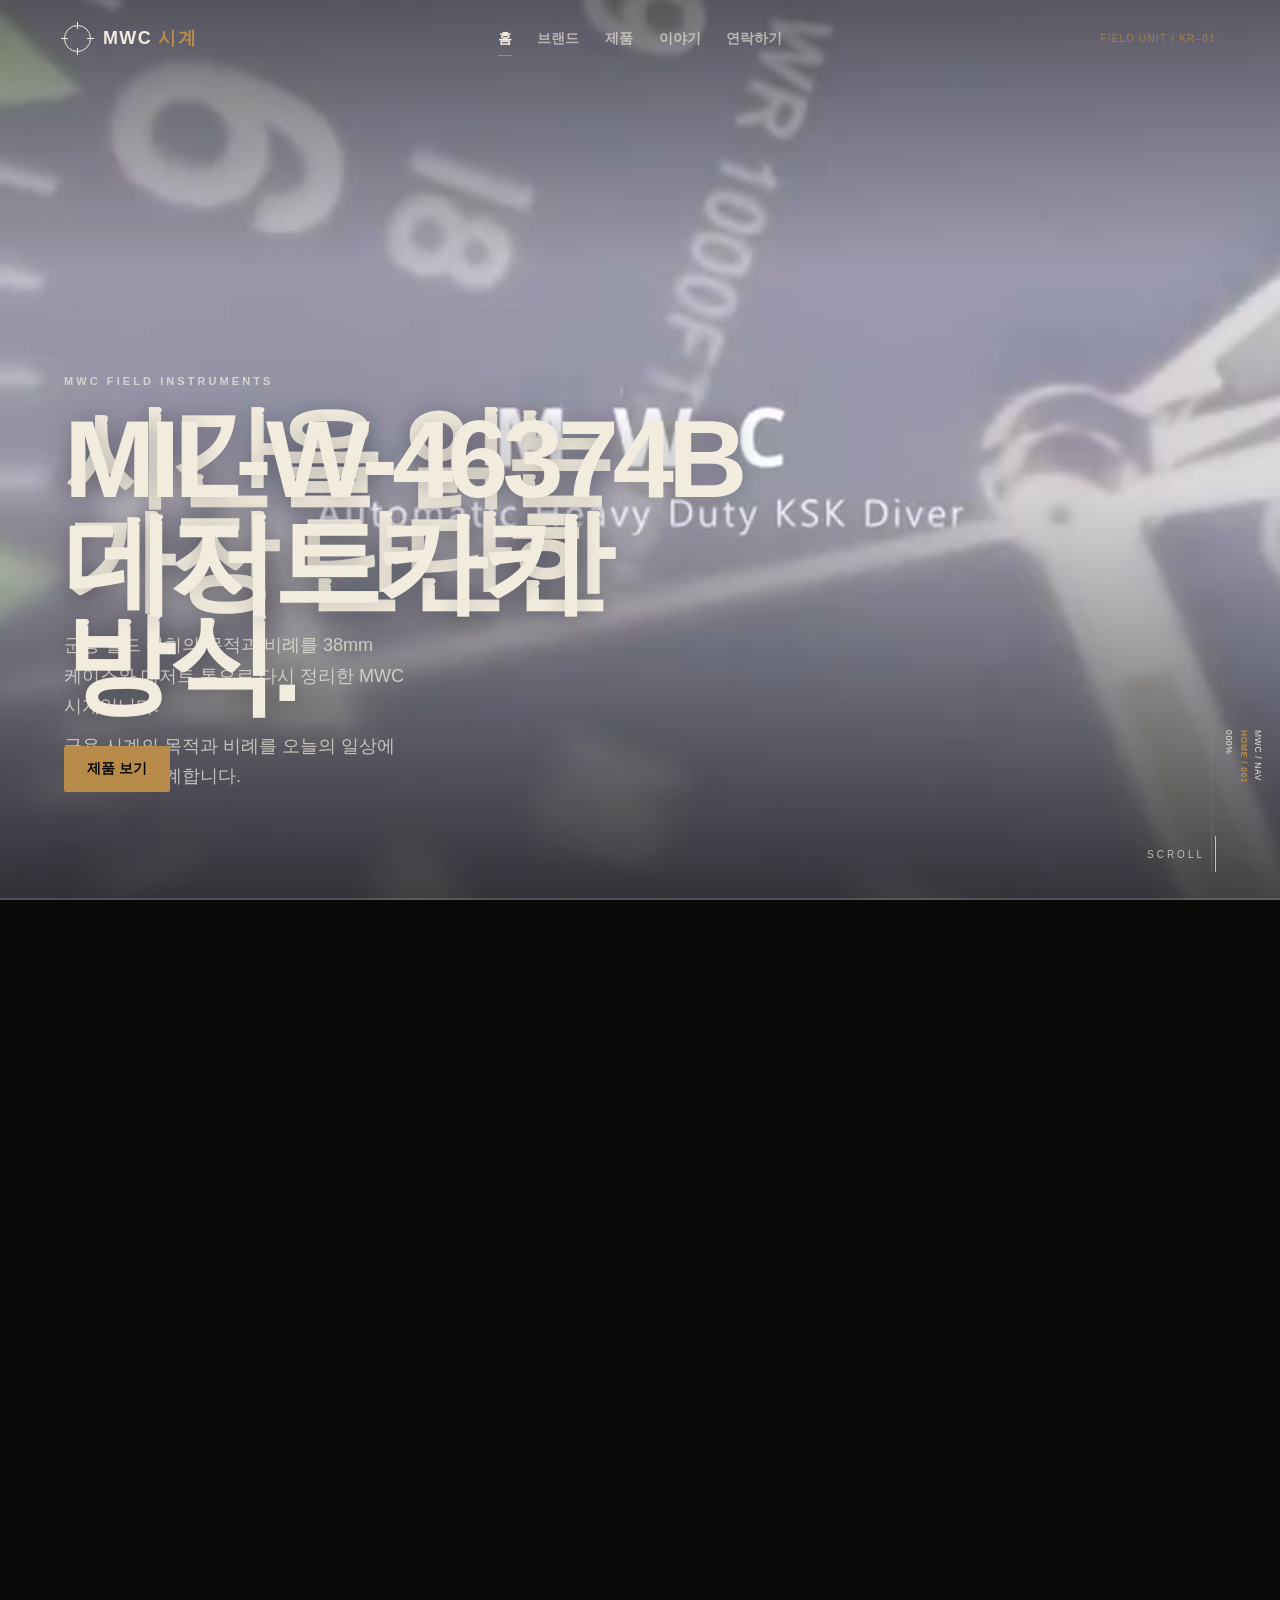
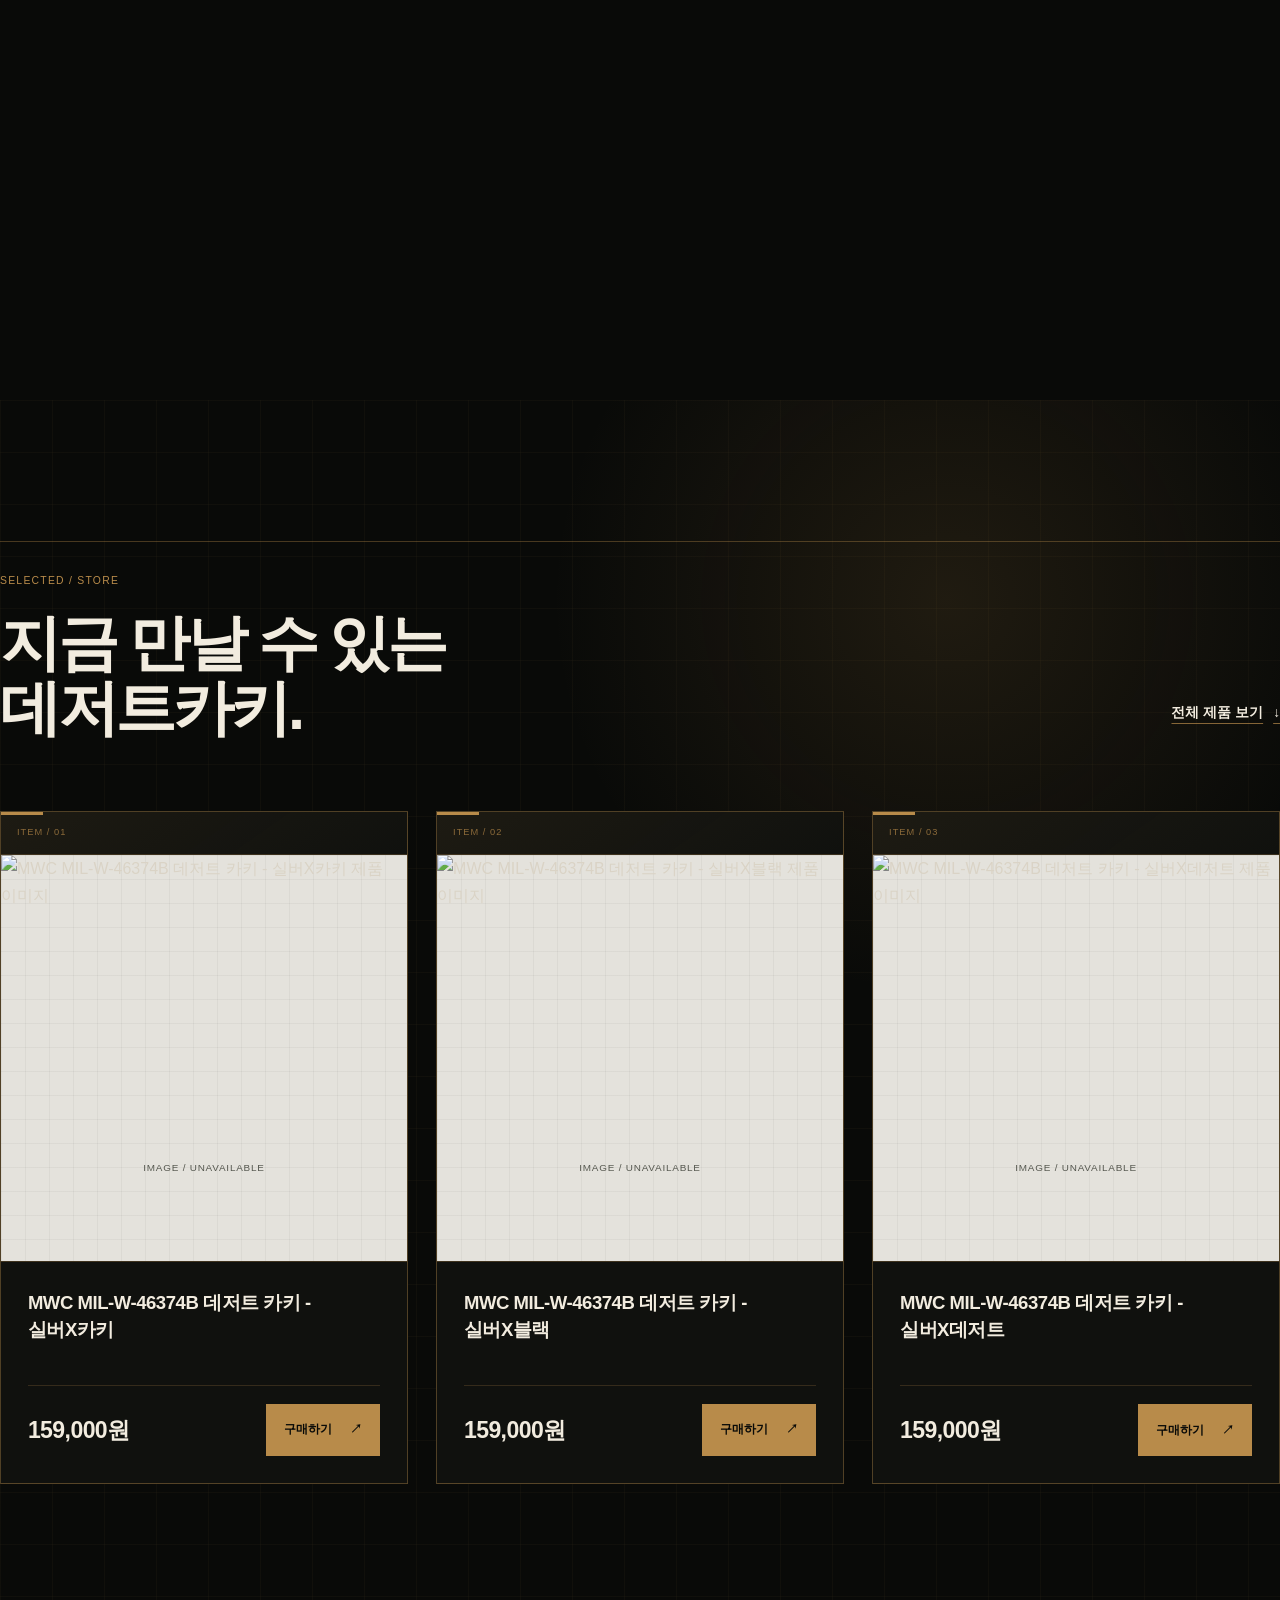
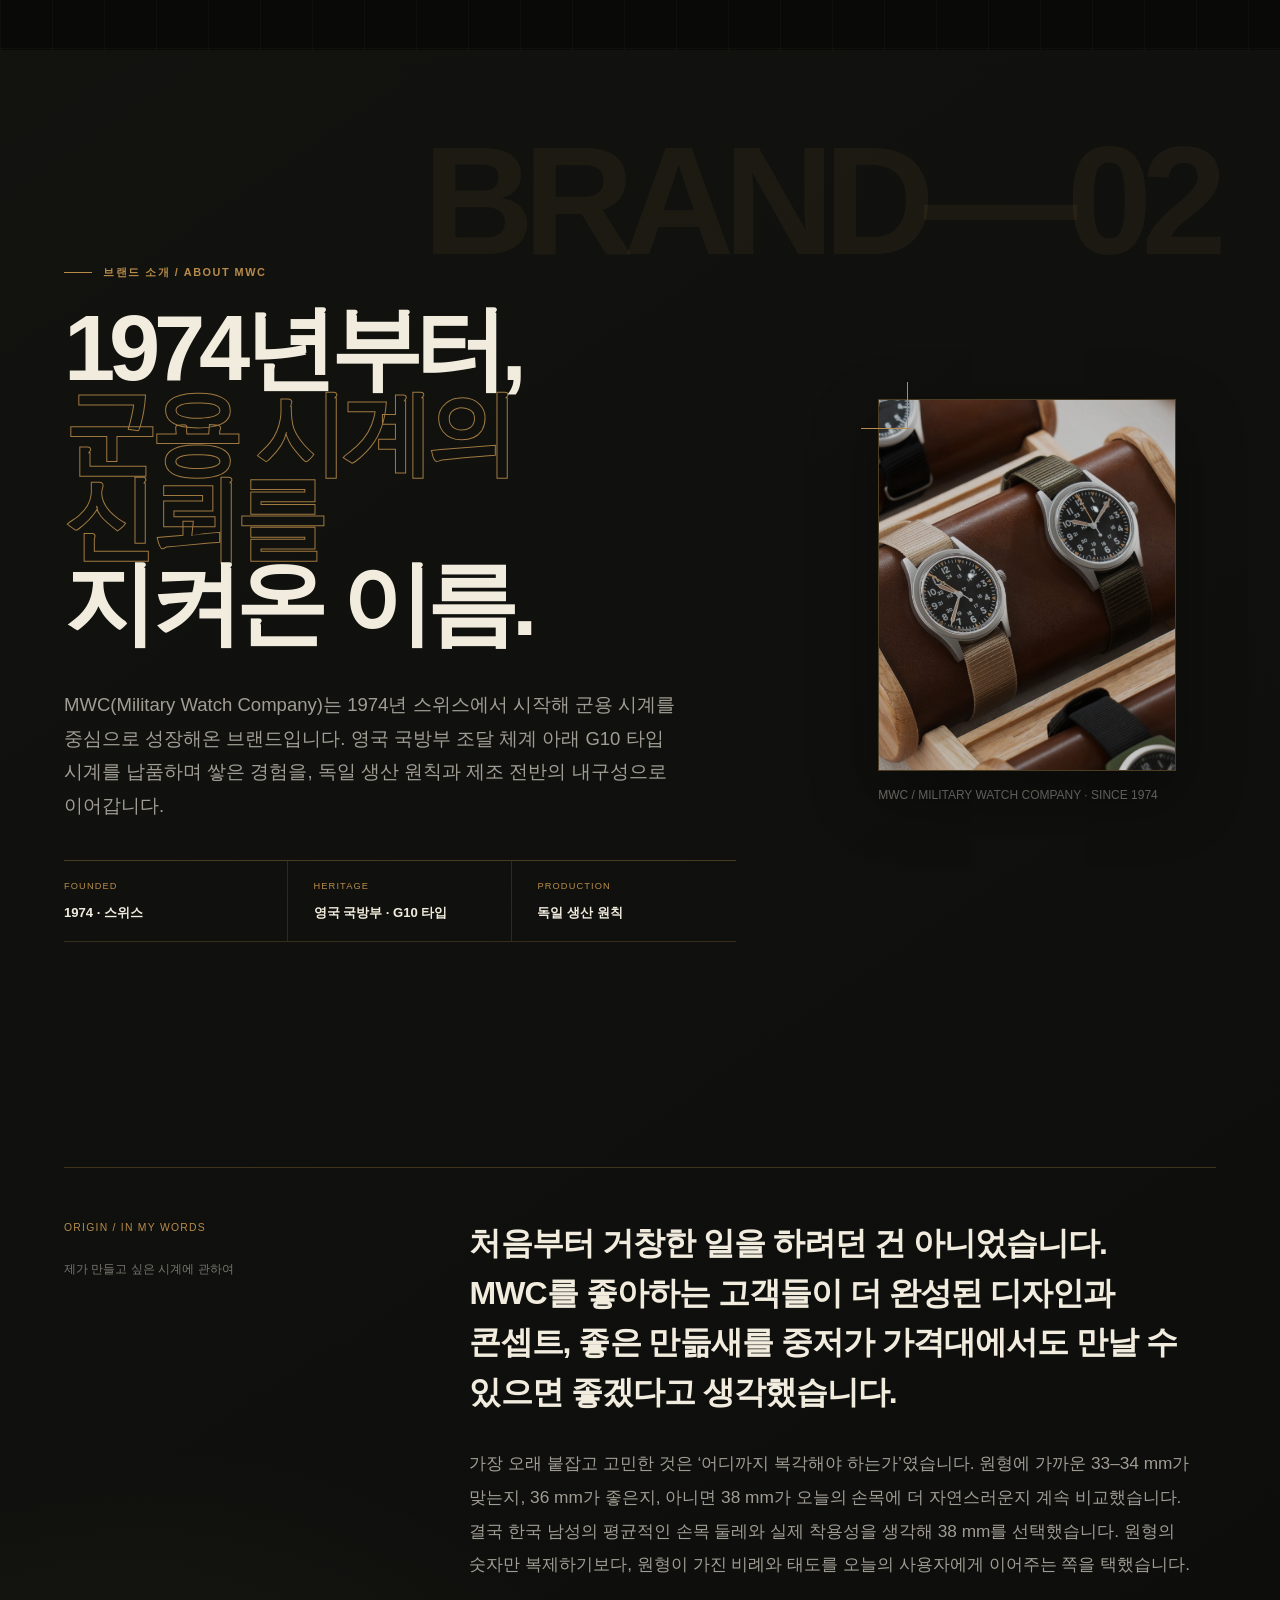
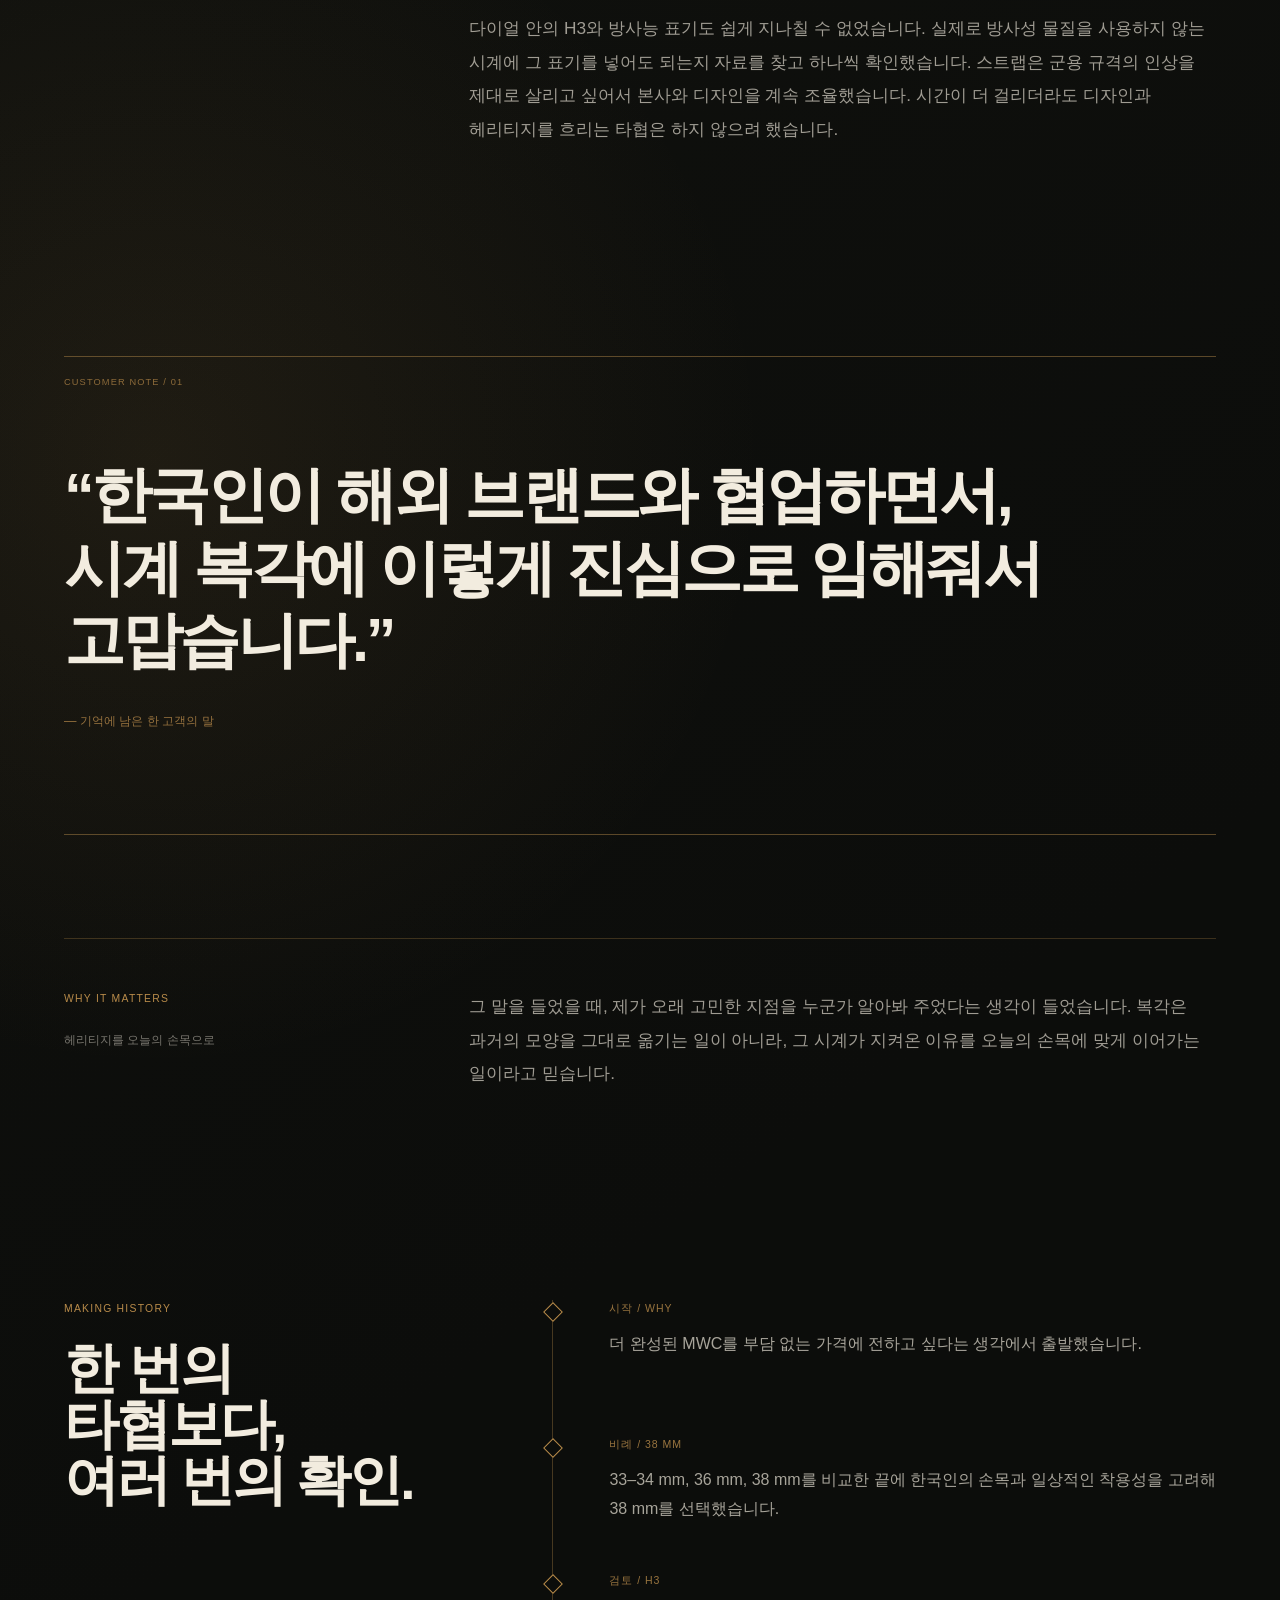
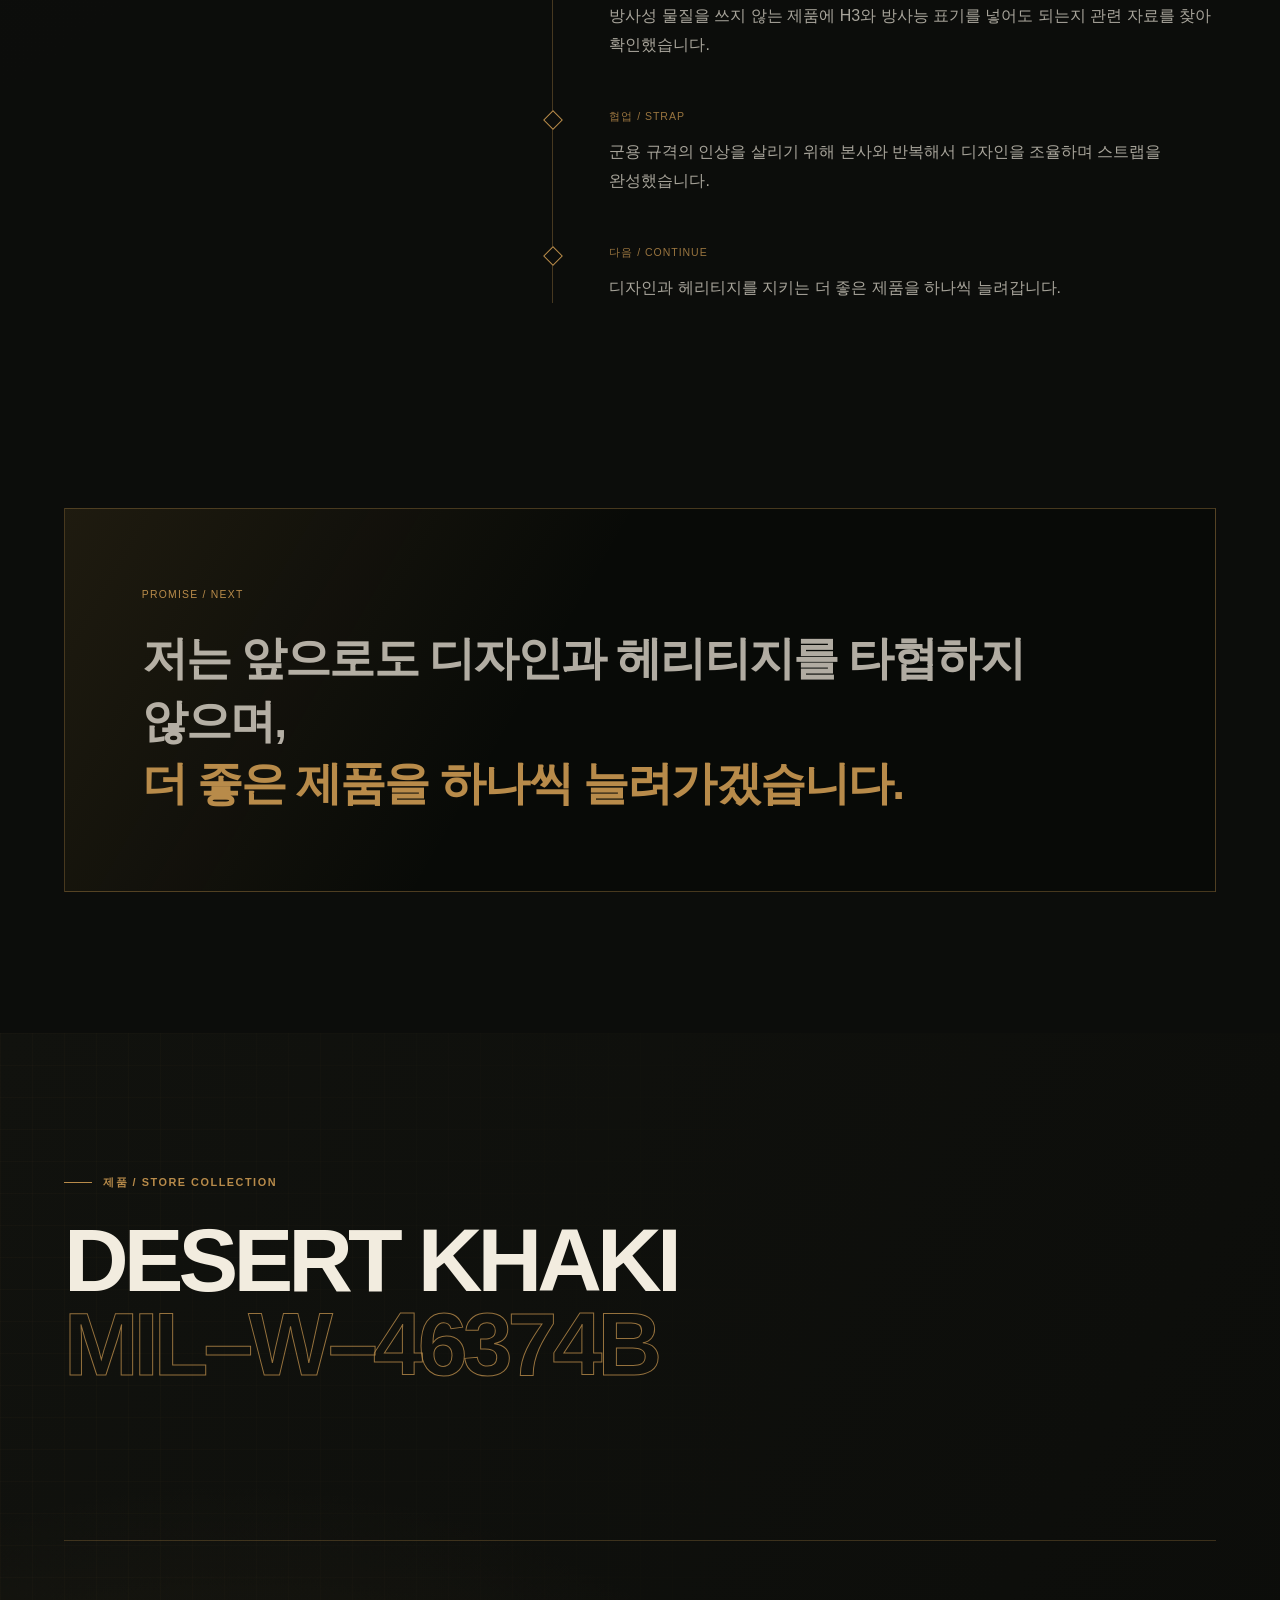
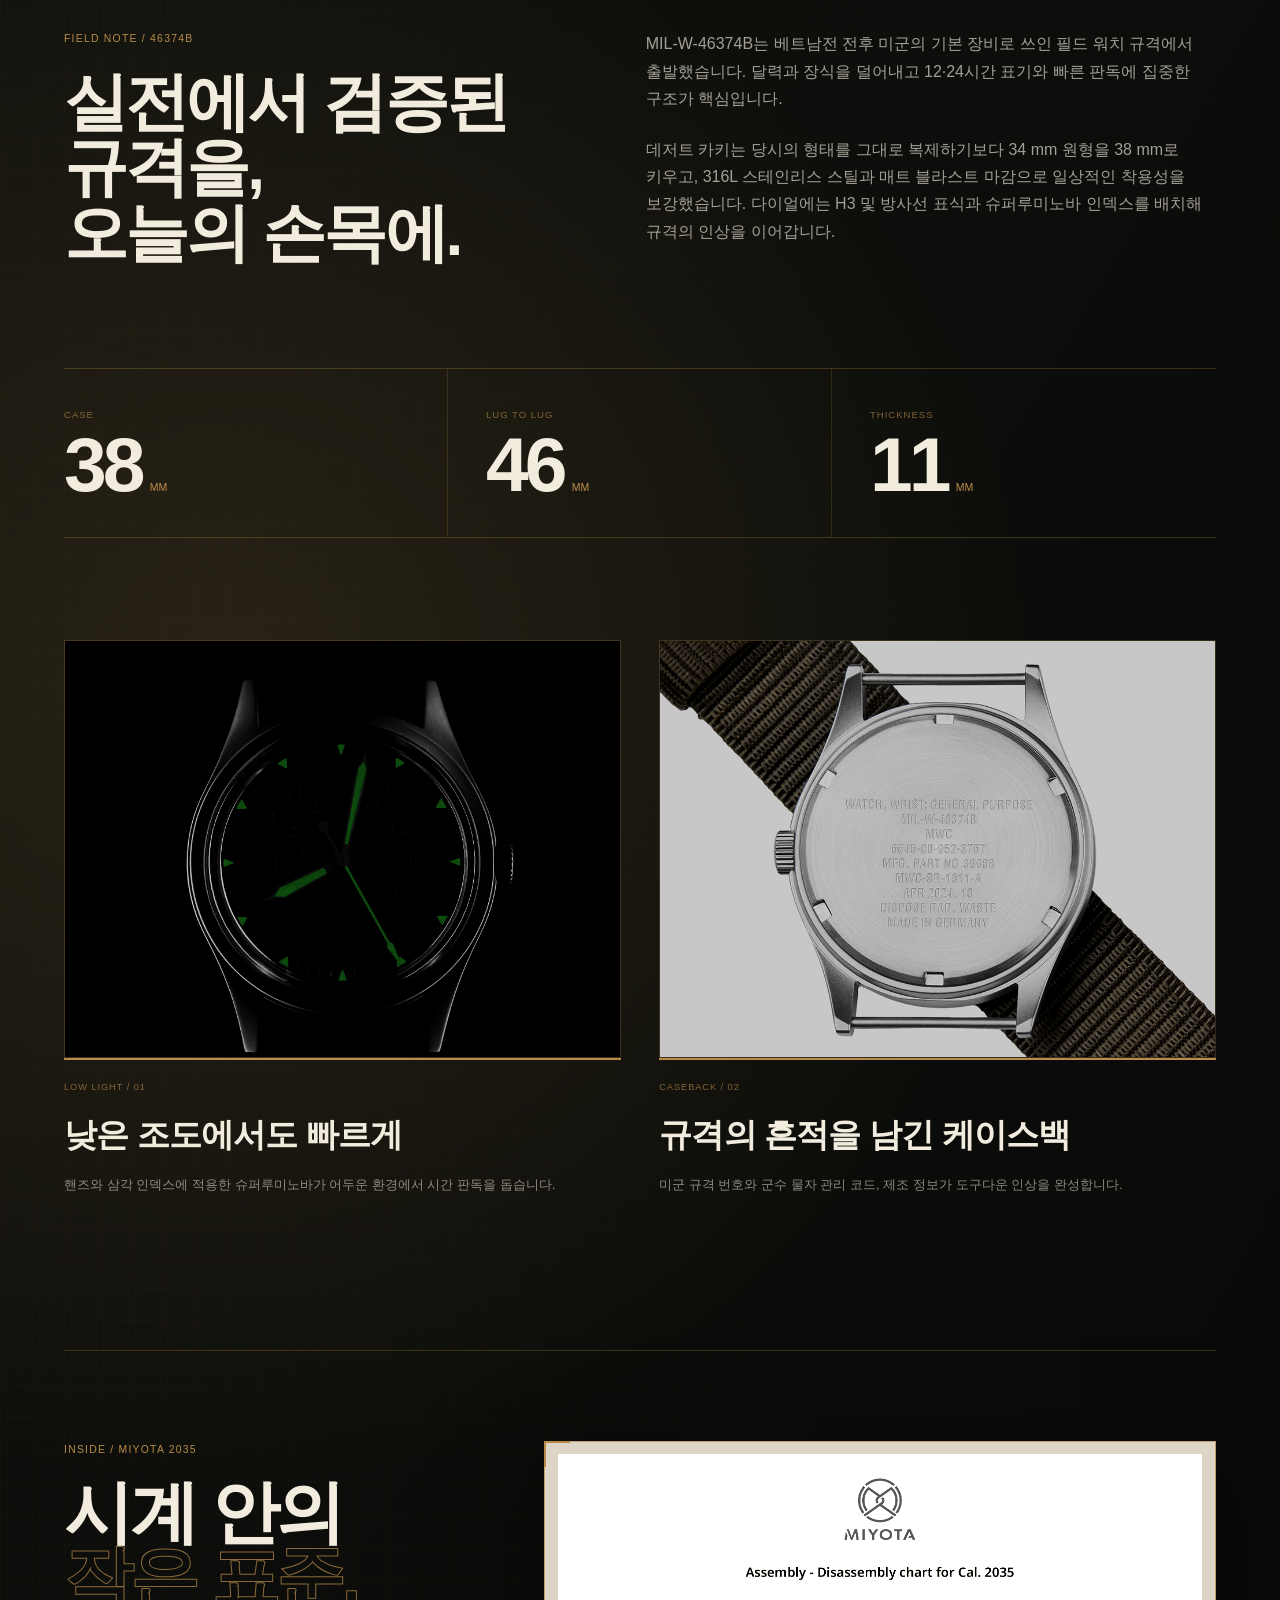
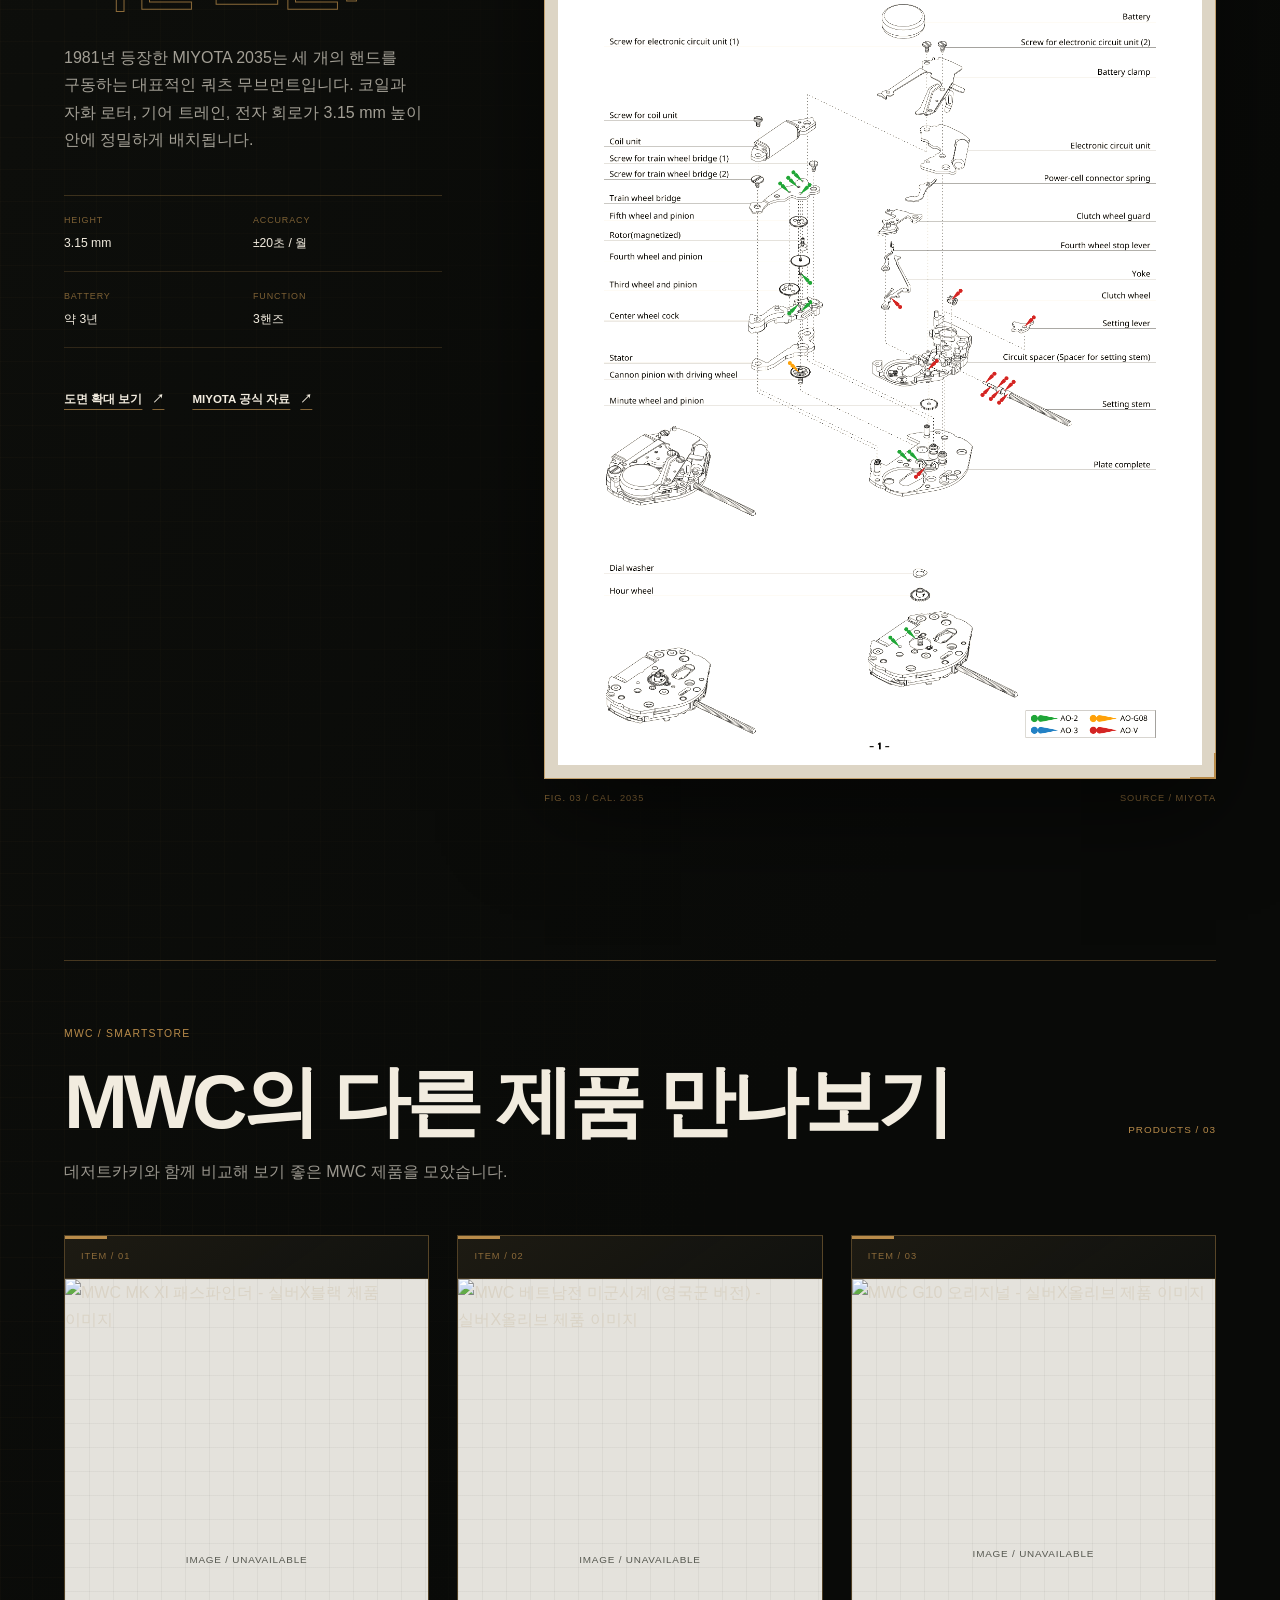
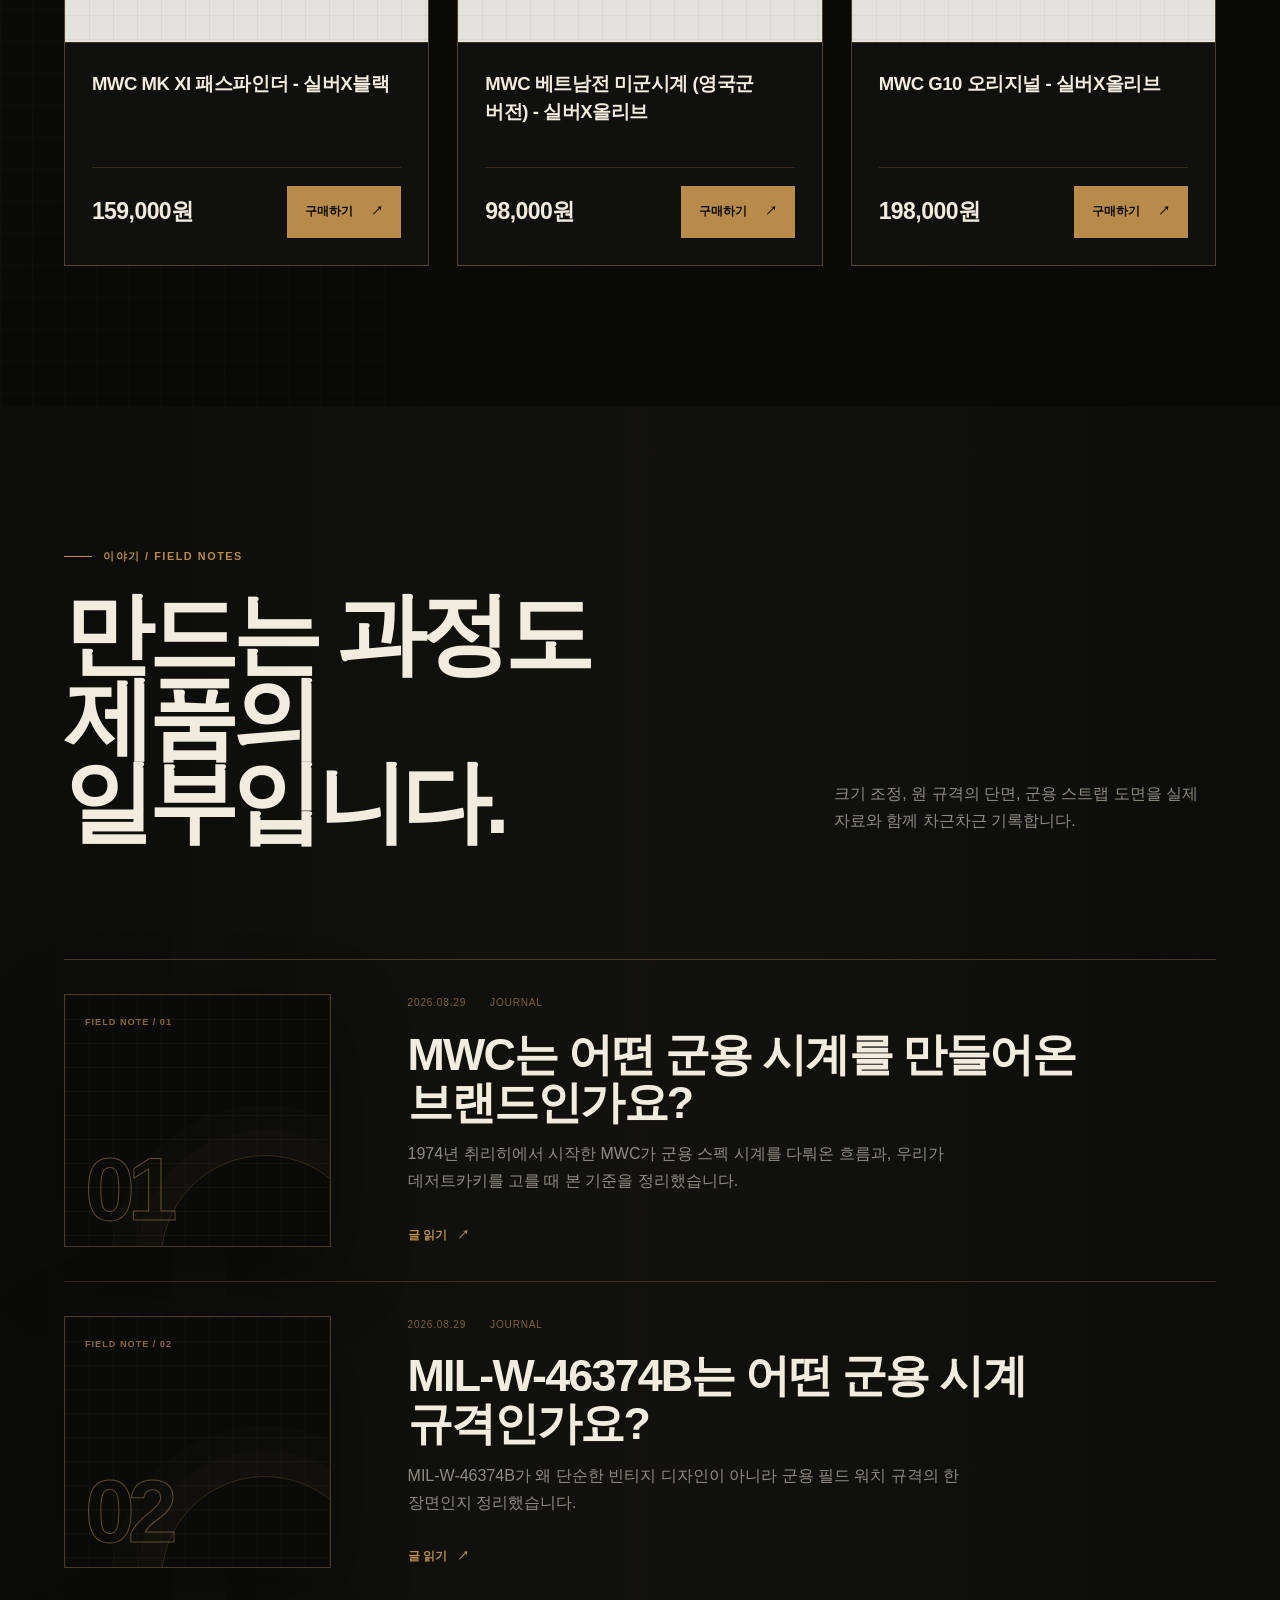
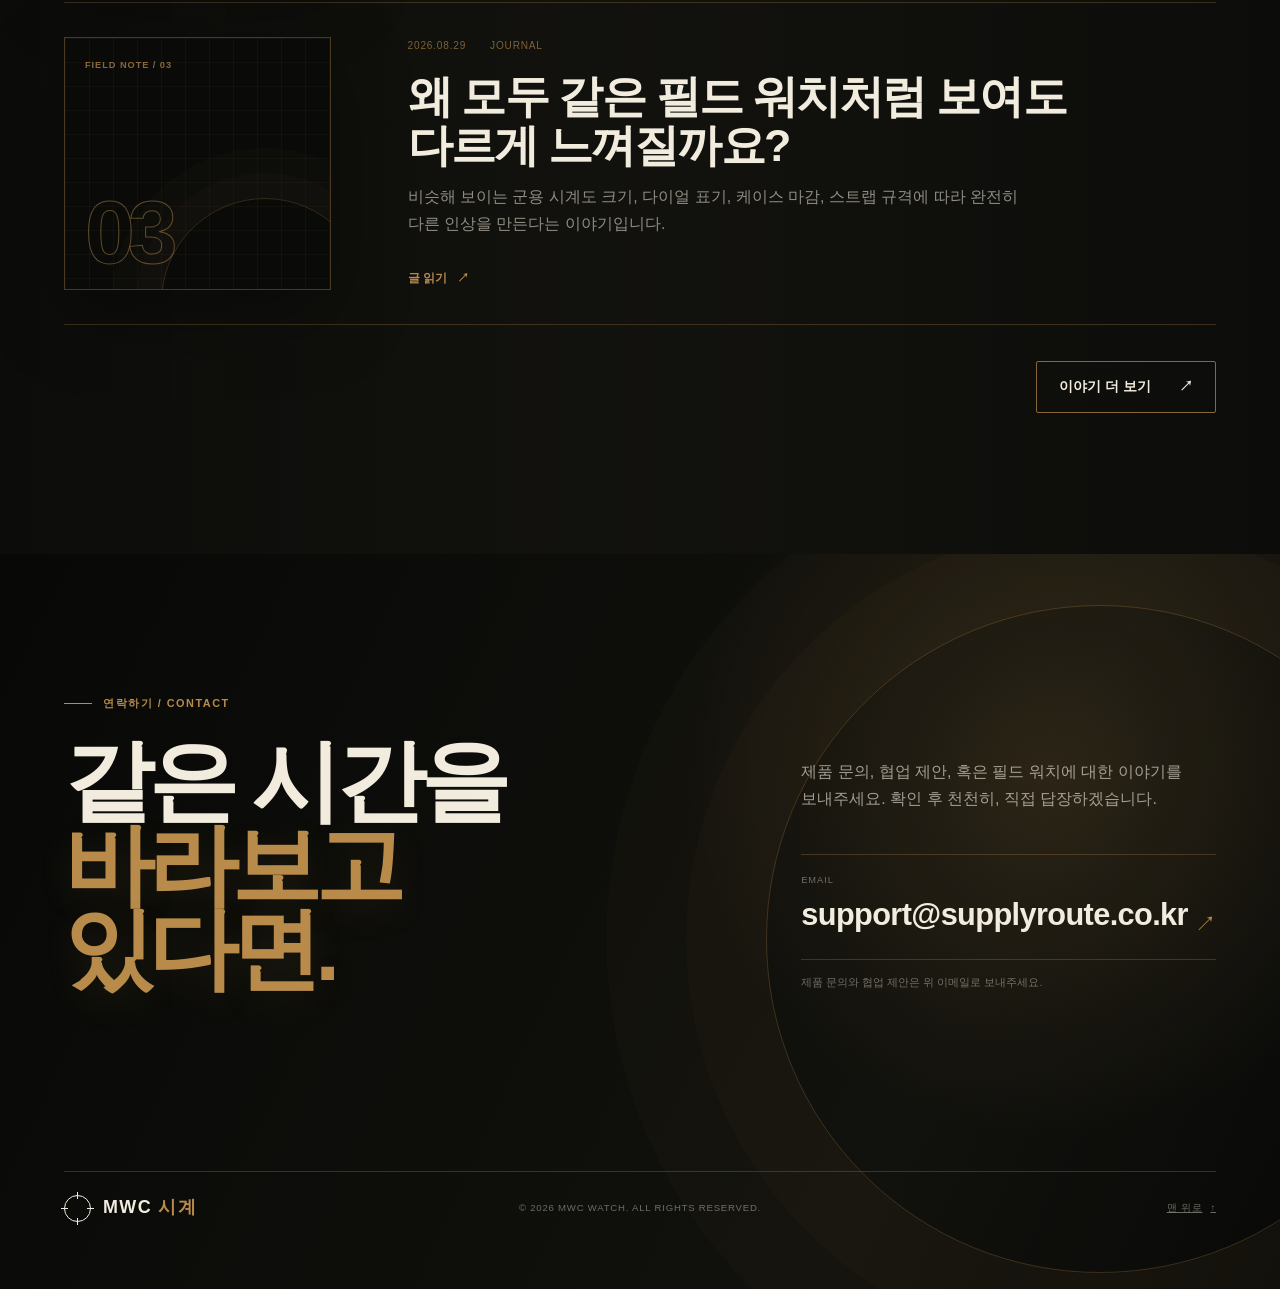
==== index.html @ 761206eb "Start scrub video after intro" ====
<!doctype html>
<html lang="ko">
<head>
  <meta charset="utf-8">
  <meta name="viewport" content="width=device-width, initial-scale=1">
  <meta name="description" content="MWC 시계 — 군용 필드 워치의 목적과 비례를 오늘의 일상에 맞게 다시 설계합니다.">
  <meta name="theme-color" content="#090a08">
  <title>MWC 시계 — Mil-W-46374B 데저트카키</title>
  <link rel="icon" href="assets/favicon.svg" type="image/svg+xml">
  <link rel="stylesheet" as="style" crossorigin href="https://cdn.jsdelivr.net/gh/orioncactus/pretendard@v1.3.9/dist/web/variable/pretendardvariable-dynamic-subset.min.css">
  <link rel="stylesheet" href="styles.css?v=20260829-17">
  <link rel="stylesheet" href="assets/scrub.css">
  <script src="script.js?v=20260829-6" defer></script>
</head>
<body class="home-scrub">
  <a class="skip-link" href="#main">본문으로 바로가기</a>

  <header class="site-header" data-header>
    <a class="brand" href="#home" aria-label="MWC 시계 홈">
      <span class="brand-mark" aria-hidden="true"><span></span></span>
      <span class="brand-name">MWC <b>시계</b></span>
    </a>

    <button class="menu-toggle" type="button" aria-expanded="false" aria-controls="site-nav" data-menu-toggle onclick="window.mwcToggleMenu()">
      <span class="sr-only">메뉴 열기</span>
      <span aria-hidden="true"></span>
      <span aria-hidden="true"></span>
    </button>

    <nav class="site-nav" id="site-nav" aria-label="주요 메뉴" data-nav>
      <a href="#home" data-nav-link><span class="nav-code" aria-hidden="true">#home</span>홈</a>
      <a href="#about" data-nav-link><span class="nav-code" aria-hidden="true">#about</span>브랜드</a>
      <a href="#product" data-nav-link><span class="nav-code" aria-hidden="true">#product</span>제품</a>
      <a href="story/" data-nav-link><span class="nav-code" aria-hidden="true">#stories</span>이야기</a>
      <a href="#contact" data-nav-link><span class="nav-code" aria-hidden="true">#contact</span>연락하기</a>
    </nav>

    <div class="header-code" aria-hidden="true">FIELD UNIT / KR–01</div>
  </header>

  <main id="main">
    <section class="rd-scrub" id="home" data-section data-section-name="HOME / 001" data-clip="assets/hero-scrub.mp4?v=20260829-2" data-clip-m="assets/hero-scrub-m.mp4?v=20260829-2" data-poster="assets/hero-poster.jpg?v=20260829-2" data-poster-m="assets/hero-poster-m.jpg?v=20260829-2" data-scroll="3">
      <div class="rd-scrub__band" data-a="0" data-b="0.45">
        <span class="rd-scrub__kicker">MWC FIELD INSTRUMENTS</span>
        <h1>시간을 읽는<br>가장 단단한 방식.</h1>
        <p>군용 시계의 목적과 비례를 오늘의 일상에 맞게 다시 설계합니다.</p>
      </div>
      <div class="rd-scrub__band" data-a="0.5" data-b="1">
        <h2>MIL-W-46374B<br>데저트카키</h2>
        <p>군용 필드 워치의 목적과 비례를 38mm 케이스와 데저트 톤으로 다시 정리한 MWC 시계입니다.</p>
        <a class="rd-scrub__btn" href="#product">제품 보기</a>
      </div>
    </section>

    <section class="home-featured section-dark" aria-labelledby="home-products-title">
      <div class="home-catalog" data-reveal>
        <div class="catalog-heading">
          <div>
            <p class="detail-code">SELECTED / STORE</p>
            <h2 id="home-products-title">지금 만날 수 있는 <br>데저트카키.</h2>
          </div>
          <a class="text-link" href="#product">전체 제품 보기 <span aria-hidden="true">↓</span></a>
        </div>
        <div class="catalog-grid catalog-grid-home" data-home-products aria-labelledby="home-products-title" aria-live="polite" aria-busy="true">
          <p class="catalog-status">제품 정보를 불러오는 중입니다.</p>
        </div>
      </div>
    </section>

    <section class="about section-light" id="about" data-section data-section-name="BRAND / 002">
      <div class="section-index" aria-hidden="true">BRAND—02</div>
      <div class="about-hero">
        <div class="about-hero-copy" data-reveal>
          <p class="kicker">브랜드 소개 / ABOUT MWC</p>
          <h2>1974년부터,<br><span>군용 시계의 신뢰를</span><br>지켜온 이름.</h2>
          <p class="about-deck">MWC(Military Watch Company)는 1974년 스위스에서 시작해 군용 시계를 중심으로 성장해온 브랜드입니다. 영국 국방부 조달 체계 아래 G10 타입 시계를 납품하며 쌓은 경험을, 독일 생산 원칙과 제조 전반의 내구성으로 이어갑니다.</p>

          <dl class="brand-facts" aria-label="MWC 브랜드 핵심 정보">
            <div><dt>FOUNDED</dt><dd>1974 · 스위스</dd></div>
            <div><dt>HERITAGE</dt><dd>영국 국방부 · G10 타입</dd></div>
            <div><dt>PRODUCTION</dt><dd>독일 생산 원칙</dd></div>
          </dl>
        </div>

        <figure class="maker-note" data-reveal>
          <div class="portrait-frame">
            <img src="assets/about-desert-khaki-watches.png" alt="가죽 시계 거치대 위에 나란히 놓인 MWC 데저트카키 시계들" width="875" height="657" loading="lazy">
          </div>
          <figcaption class="caption">MWC / MILITARY WATCH COMPANY · SINCE 1974</figcaption>
        </figure>
      </div>

      <div class="about-story">
        <div class="about-story-label" data-reveal>
          <p class="detail-code">ORIGIN / IN MY WORDS</p>
          <span>제가 만들고 싶은 시계에 관하여</span>
        </div>
        <div class="about-narrative" data-reveal>
          <p class="story-lead">처음부터 거창한 일을 하려던 건 아니었습니다. MWC를 좋아하는 고객들이 더 완성된 디자인과 콘셉트, 좋은 만듦새를 중저가 가격대에서도 만날 수 있으면 좋겠다고 생각했습니다.</p>
          <p>가장 오래 붙잡고 고민한 것은 ‘어디까지 복각해야 하는가’였습니다. 원형에 가까운 33–34 mm가 맞는지, 36 mm가 좋은지, 아니면 38 mm가 오늘의 손목에 더 자연스러운지 계속 비교했습니다. 결국 한국 남성의 평균적인 손목 둘레와 실제 착용성을 생각해 38 mm를 선택했습니다. 원형의 숫자만 복제하기보다, 원형이 가진 비례와 태도를 오늘의 사용자에게 이어주는 쪽을 택했습니다.</p>
          <p>다이얼 안의 H3와 방사능 표기도 쉽게 지나칠 수 없었습니다. 실제로 방사성 물질을 사용하지 않는 시계에 그 표기를 넣어도 되는지 자료를 찾고 하나씩 확인했습니다. 스트랩은 군용 규격의 인상을 제대로 살리고 싶어서 본사와 디자인을 계속 조율했습니다. 시간이 더 걸리더라도 디자인과 헤리티지를 흐리는 타협은 하지 않으려 했습니다.</p>
        </div>
      </div>

      <blockquote class="founder-quote" data-reveal>
        <p>“한국인이 해외 브랜드와 협업하면서,<br>시계 복각에 이렇게 진심으로 임해줘서 고맙습니다.”</p>
        <footer>— 기억에 남은 한 고객의 말</footer>
      </blockquote>

      <div class="about-story about-after-quote">
        <div class="about-story-label" data-reveal>
          <p class="detail-code">WHY IT MATTERS</p>
          <span>헤리티지를 오늘의 손목으로</span>
        </div>
        <div class="about-narrative" data-reveal>
          <p>그 말을 들었을 때, 제가 오래 고민한 지점을 누군가 알아봐 주었다는 생각이 들었습니다. 복각은 과거의 모양을 그대로 옮기는 일이 아니라, 그 시계가 지켜온 이유를 오늘의 손목에 맞게 이어가는 일이라고 믿습니다.</p>
        </div>
      </div>

      <div class="about-timeline" data-reveal>
        <div class="timeline-head">
          <p class="detail-code">MAKING HISTORY</p>
          <h3>한 번의 타협보다,<br>여러 번의 확인.</h3>
        </div>
        <ol class="timeline-list">
          <li><span>시작 / WHY</span><p>더 완성된 MWC를 부담 없는 가격에 전하고 싶다는 생각에서 출발했습니다.</p></li>
          <li><span>비례 / 38 MM</span><p>33–34 mm, 36 mm, 38 mm를 비교한 끝에 한국인의 손목과 일상적인 착용성을 고려해 38 mm를 선택했습니다.</p></li>
          <li><span>검토 / H3</span><p>방사성 물질을 쓰지 않는 제품에 H3와 방사능 표기를 넣어도 되는지 관련 자료를 찾아 확인했습니다.</p></li>
          <li><span>협업 / STRAP</span><p>군용 규격의 인상을 살리기 위해 본사와 반복해서 디자인을 조율하며 스트랩을 완성했습니다.</p></li>
          <li><span>다음 / CONTINUE</span><p>디자인과 헤리티지를 지키는 더 좋은 제품을 하나씩 늘려갑니다.</p></li>
        </ol>
      </div>

      <div class="about-promise" data-reveal>
        <p class="detail-code">PROMISE / NEXT</p>
        <p>저는 앞으로도 디자인과 헤리티지를 타협하지 않으며,<br><strong>더 좋은 제품을 하나씩 늘려가겠습니다.</strong></p>
      </div>
    </section>

    <section class="product section-field" id="product" data-section data-section-name="PRODUCT / 003">
      <div class="section-heading heading-inverse" data-reveal>
        <p class="kicker">제품 / STORE COLLECTION</p>
        <h2>DESERT KHAKI<br><span>MIL–W–46374B</span></h2>
      </div>

      <div class="product-deep-dive">
        <div class="detail-intro" data-reveal>
          <div>
            <p class="detail-code">FIELD NOTE / 46374B</p>
            <h3>실전에서 검증된 규격을,<br>오늘의 손목에.</h3>
          </div>
          <div class="detail-copy">
            <p>MIL-W-46374B는 베트남전 전후 미군의 기본 장비로 쓰인 필드 워치 규격에서 출발했습니다. 달력과 장식을 덜어내고 12·24시간 표기와 빠른 판독에 집중한 구조가 핵심입니다.</p>
            <p>데저트 카키는 당시의 형태를 그대로 복제하기보다 34 mm 원형을 38 mm로 키우고, 316L 스테인리스 스틸과 매트 블라스트 마감으로 일상적인 착용성을 보강했습니다. 다이얼에는 H3 및 방사선 표식과 슈퍼루미노바 인덱스를 배치해 규격의 인상을 이어갑니다.</p>
          </div>
        </div>

        <dl class="detail-metrics" data-reveal aria-label="데저트 카키 주요 치수">
          <div><dt>CASE</dt><dd><strong>38</strong><span>MM</span></dd></div>
          <div><dt>LUG TO LUG</dt><dd><strong>46</strong><span>MM</span></dd></div>
          <div><dt>THICKNESS</dt><dd><strong>11</strong><span>MM</span></dd></div>
        </dl>

        <div class="detail-gallery">
          <figure class="detail-shot detail-shot-lume" data-reveal>
            <img src="assets/desert-khaki-lume.jpg" alt="어두운 환경에서 녹색으로 빛나는 데저트 카키의 슈퍼루미노바 핸즈와 인덱스" width="960" height="1280" loading="lazy">
            <figcaption>
              <span>LOW LIGHT / 01</span>
              <strong>낮은 조도에서도 빠르게</strong>
              <p>핸즈와 삼각 인덱스에 적용한 슈퍼루미노바가 어두운 환경에서 시간 판독을 돕습니다.</p>
            </figcaption>
          </figure>

          <figure class="detail-shot detail-shot-caseback" data-reveal>
            <img src="assets/desert-khaki-caseback.jpg" alt="MIL-W-46374B 규격 번호와 관리 코드가 각인된 데저트 카키의 케이스백" width="960" height="1280" loading="lazy">
            <figcaption>
              <span>CASEBACK / 02</span>
              <strong>규격의 흔적을 남긴 케이스백</strong>
              <p>미군 규격 번호와 군수 물자 관리 코드, 제조 정보가 도구다운 인상을 완성합니다.</p>
            </figcaption>
          </figure>
        </div>

        <div class="movement-section" data-reveal>
          <div class="movement-copy">
            <p class="detail-code">INSIDE / MIYOTA 2035</p>
            <h3>시계 안의<br><span>작은 표준.</span></h3>
            <p class="movement-lead">1981년 등장한 MIYOTA 2035는 세 개의 핸드를 구동하는 대표적인 쿼츠 무브먼트입니다. 코일과 자화 로터, 기어 트레인, 전자 회로가 3.15 mm 높이 안에 정밀하게 배치됩니다.</p>

            <dl class="movement-specs">
              <div><dt>HEIGHT</dt><dd>3.15 mm</dd></div>
              <div><dt>ACCURACY</dt><dd>±20초 / 월</dd></div>
              <div><dt>BATTERY</dt><dd>약 3년</dd></div>
              <div><dt>FUNCTION</dt><dd>3핸즈</dd></div>
            </dl>

            <div class="movement-links">
              <a class="text-link" href="assets/miyota-2035-exploded-view.jpg" target="_blank" rel="noopener">도면 확대 보기 <span aria-hidden="true">↗</span></a>
              <a class="text-link" href="https://miyotamovement.com/product/2035/" target="_blank" rel="noopener noreferrer">MIYOTA 공식 자료 <span aria-hidden="true">↗</span></a>
            </div>
          </div>

          <figure class="movement-blueprint">
            <div class="blueprint-frame">
              <img src="assets/miyota-2035-exploded-view.jpg" alt="배터리, 전자 회로, 코일, 로터와 기어 트레인의 배치를 보여주는 MIYOTA Cal. 2035 공식 조립·분해도" width="2481" height="3508" loading="lazy">
            </div>
            <figcaption>
              <span>FIG. 03 / CAL. 2035</span>
              <span>SOURCE / MIYOTA</span>
            </figcaption>
          </figure>
        </div>
      </div>

      <div class="product-catalog product-catalog-more" data-reveal>
        <div class="product-catalog-heading">
          <div>
            <p class="detail-code">MWC / SMARTSTORE</p>
            <h3>MWC의 다른 제품 만나보기</h3>
          </div>
          <span data-product-count>PRODUCTS / —</span>
        </div>
        <p class="product-catalog-note">데저트카키와 함께 비교해 보기 좋은 MWC 제품을 모았습니다.</p>
        <div class="catalog-grid" data-product-list aria-label="MWC 다른 제품 목록" aria-live="polite" aria-busy="true">
          <p class="catalog-status">제품 정보를 불러오는 중입니다.</p>
        </div>
      </div>
    </section>

    <section class="stories section-paper" id="stories" data-section data-section-name="STORIES / 004">
      <div class="stories-head" data-reveal>
        <div class="section-heading">
          <p class="kicker">이야기 / FIELD NOTES</p>
          <h2>만드는 과정도<br>제품의 일부입니다.</h2>
        </div>
        <p>크기 조정, 원 규격의 단면, 군용 스트랩 도면을 실제 자료와 함께 차근차근 기록합니다.</p>
      </div>

      <div class="story-list" data-story-list aria-live="polite" aria-busy="true" data-reveal>
        <p class="story-status">최신 이야기를 불러오는 중입니다.</p>
      </div>

      <div class="stories-actions" data-reveal>
        <a class="button button-light" href="story/">이야기 더 보기 <span aria-hidden="true">↗</span></a>
      </div>
    </section>

    <section class="contact section-dark" id="contact" data-section data-section-name="CONTACT / 005">
      <div class="contact-grid">
        <div class="section-heading heading-inverse" data-reveal>
          <p class="kicker">연락하기 / CONTACT</p>
          <h2>같은 시간을<br><em>바라보고 있다면.</em></h2>
        </div>

        <div class="contact-copy" data-reveal>
          <p>제품 문의, 협업 제안, 혹은 필드 워치에 대한 이야기를 보내주세요. 확인 후 천천히, 직접 답장하겠습니다.</p>
          <a class="email-link" href="mailto:support@supplyroute.co.kr">
            <span>EMAIL</span>
            <strong>support@supplyroute.co.kr</strong>
            <i aria-hidden="true">↗</i>
          </a>
          <p class="contact-note">제품 문의와 협업 제안은 위 이메일로 보내주세요.</p>
        </div>
      </div>

      <footer class="site-footer">
        <a class="brand brand-footer" href="#home" aria-label="MWC 시계 홈으로">
          <span class="brand-mark" aria-hidden="true"><span></span></span>
          <span class="brand-name">MWC <b>시계</b></span>
        </a>
        <p>© <span data-year>2026</span> MWC WATCH. ALL RIGHTS RESERVED.</p>
        <a href="#home">맨 위로 <span aria-hidden="true">↑</span></a>
      </footer>
    </section>
  </main>

  <aside class="field-rail" aria-hidden="true">
    <div class="rail-line"><span data-progress></span></div>
    <div class="rail-data">
      <span>MWC / NAV</span>
      <strong data-rail-section>HOME / 001</strong>
      <span data-rail-percent>000%</span>
    </div>
  </aside>
  <script src="assets/scrub.js" defer></script>
</body>
</html>
---- styles.css ----
:root {
  --ink: #090a08;
  --ink-soft: #151510;
  --paper: #d8d0c0;
  --paper-bright: #f2ecdf;
  --field: #766247;
  --field-dark: #11110e;
  --signal: #b88b4a;
  --signal-deep: #8f6738;
  --mist: #a8a091;
  --line-dark: rgb(216 208 192 / .18);
  --line-light: rgb(184 139 74 / .24);
  --brass-rgb: 184 139 74;
  --paper-rgb: 242 236 223;
  --ink-rgb: 9 10 8;
  --display: "Pretendard Variable", "Pretendard", "Noto Sans KR", "Malgun Gothic", sans-serif;
  --editorial: "Pretendard Variable", "Pretendard", "Noto Sans KR", "Malgun Gothic", sans-serif;
  --body: "Pretendard Variable", "Pretendard", "Noto Sans KR", "Malgun Gothic", sans-serif;
  --mono: "Pretendard Variable", "Pretendard", "Noto Sans KR", "Malgun Gothic", sans-serif;
  --header-h: 78px;
  --page-pad: clamp(24px, 5vw, 84px);
  --content-max: 1440px;
  --ease: cubic-bezier(.22, 1, .36, 1);
}

* { box-sizing: border-box; }

html {
  scroll-behavior: smooth;
  scroll-padding-top: var(--header-h);
  scrollbar-width: thin;
  scrollbar-color: var(--field) var(--ink);
}

html::-webkit-scrollbar { width: 11px; }
html::-webkit-scrollbar-track { background: var(--ink); }
html::-webkit-scrollbar-thumb { background: var(--field); border: 3px solid var(--ink); }
html::-webkit-scrollbar-thumb:hover { background: var(--signal); }

body {
  margin: 0;
  min-width: 0;
  color: var(--ink);
  background: var(--paper);
  font-family: var(--body);
  font-size: 16px;
  line-height: 1.7;
  word-break: keep-all;
  overflow-wrap: break-word;
}

body.menu-open { overflow: hidden; }

::selection { color: var(--ink); background: var(--signal); }

img { display: block; max-width: 100%; }
a { color: inherit; }
button, a { -webkit-tap-highlight-color: transparent; }
button { font: inherit; }

:focus-visible {
  outline: 3px solid var(--signal);
  outline-offset: 4px;
}

.sr-only {
  position: absolute;
  width: 1px;
  height: 1px;
  padding: 0;
  margin: -1px;
  overflow: hidden;
  clip: rect(0, 0, 0, 0);
  white-space: nowrap;
  border: 0;
}

.skip-link {
  position: fixed;
  z-index: 999;
  top: 12px;
  left: 12px;
  transform: translateY(-160%);
  padding: 10px 16px;
  color: var(--ink);
  background: var(--signal);
  font-weight: 800;
  text-decoration: none;
}

.skip-link:focus { transform: translateY(0); }

.site-header {
  position: fixed;
  z-index: 100;
  top: 0;
  left: 0;
  width: 100%;
  height: var(--header-h);
  display: grid;
  grid-template-columns: minmax(180px, 1fr) auto minmax(180px, 1fr);
  align-items: center;
  gap: 28px;
  padding: 0 var(--page-pad);
  color: var(--paper-bright);
  background: rgb(var(--ink-rgb) / .88);
  border-bottom: 1px solid var(--line-dark);
  backdrop-filter: blur(16px);
  transition: background-color 180ms ease;
}

.site-header.is-scrolled { background: rgb(var(--ink-rgb) / .96); }

.brand {
  justify-self: start;
  display: inline-flex;
  align-items: center;
  gap: 12px;
  min-height: 44px;
  text-decoration: none;
  cursor: pointer;
}

.brand-mark {
  position: relative;
  width: 27px;
  height: 27px;
  border: 1px solid currentColor;
  border-radius: 50%;
  transition: transform 300ms var(--ease);
}

.brand:hover .brand-mark { transform: rotate(45deg); }
.brand-mark::before,
.brand-mark::after,
.brand-mark span::before,
.brand-mark span::after {
  content: "";
  position: absolute;
  background: currentColor;
}
.brand-mark::before { top: -4px; left: 12px; width: 1px; height: 7px; }
.brand-mark::after { bottom: -4px; left: 12px; width: 1px; height: 7px; }
.brand-mark span::before { left: -4px; top: 12px; width: 7px; height: 1px; }
.brand-mark span::after { right: -4px; top: 12px; width: 7px; height: 1px; }

.brand-name {
  font-family: var(--display);
  font-size: 1.12rem;
  font-weight: 800;
  line-height: 1;
  letter-spacing: .08em;
}
.brand-name b { color: var(--signal); font-weight: inherit; }

.site-nav { display: flex; align-items: center; gap: clamp(18px, 2vw, 36px); }
.site-nav a {
  position: relative;
  padding: 9px 0;
  color: rgb(var(--paper-rgb) / .7);
  font-size: .85rem;
  font-weight: 700;
  text-decoration: none;
  cursor: pointer;
  transition: color 160ms ease;
}
.nav-code { display: none; }
.site-nav a::after {
  content: "";
  position: absolute;
  right: 0;
  bottom: 3px;
  left: 0;
  height: 1px;
  background: var(--signal);
  transform: scaleX(0);
  transform-origin: right;
  transition: transform 240ms var(--ease);
}
.site-nav a:hover,
.site-nav a.is-active { color: var(--paper-bright); }
.site-nav a:hover::after,
.site-nav a.is-active::after { transform: scaleX(1); transform-origin: left; }

.header-code {
  justify-self: end;
  color: rgb(var(--paper-rgb) / .45);
  font-family: var(--mono);
  font-size: .63rem;
  letter-spacing: .12em;
}
.menu-toggle { display: none; }

section { position: relative; }
.section-dark { color: var(--paper-bright); background-color: var(--ink); }
.section-light { color: var(--ink); background-color: var(--paper); }
.section-paper { color: var(--ink); background-color: var(--paper-bright); }
.section-field { color: var(--paper-bright); background-color: var(--field-dark); }

.hero {
  min-height: 100svh;
  padding: calc(var(--header-h) + 62px) var(--page-pad) 0;
  overflow: hidden;
  background-image:
    linear-gradient(rgb(var(--paper-rgb) / .035) 1px, transparent 1px),
    linear-gradient(90deg, rgb(var(--paper-rgb) / .035) 1px, transparent 1px),
    radial-gradient(circle at 70% 48%, rgb(var(--brass-rgb) / .1), transparent 33%);
  background-size: 52px 52px, 52px 52px, auto;
}

.hero::before {
  content: "";
  position: absolute;
  top: 17%;
  right: 8%;
  width: min(42vw, 640px);
  aspect-ratio: 1;
  border: 1px solid rgb(var(--brass-rgb) / .14);
  border-radius: 50%;
  box-shadow: 0 0 0 68px rgb(var(--brass-rgb) / .025), 0 0 0 136px rgb(var(--brass-rgb) / .015);
  pointer-events: none;
}

.hero-grid {
  position: relative;
  z-index: 1;
  width: 100%;
  max-width: var(--content-max);
  min-height: calc(100svh - var(--header-h) - 142px);
  margin: 0 auto;
  display: grid;
  grid-template-columns: minmax(360px, .82fr) minmax(500px, 1.18fr);
  align-items: center;
  gap: clamp(40px, 6vw, 100px);
}

.eyebrow {
  display: flex;
  justify-content: space-between;
  max-width: 485px;
  margin: 0 0 36px;
  padding-bottom: 13px;
  color: var(--mist);
  border-bottom: 1px solid var(--line-dark);
  font-family: var(--mono);
  font-size: .66rem;
  letter-spacing: .12em;
}

.hero h1,
.section-heading h2 {
  margin: 0;
  font-family: var(--display);
  font-weight: 800;
  line-height: .94;
  letter-spacing: -.055em;
}

.hero h1 { max-width: 720px; font-size: clamp(4rem, 7.4vw, 8.2rem); }
.hero h1 em,
.contact h2 em {
  color: var(--signal);
  font-style: normal;
  -webkit-text-stroke: 1px var(--signal);
  text-shadow: 5px 5px 0 rgb(var(--brass-rgb) / .12);
}

.hero-lead {
  max-width: 460px;
  margin: 36px 0 0;
  color: rgb(var(--paper-rgb) / .72);
  font-size: clamp(1.02rem, 1.4vw, 1.25rem);
}

.hero-actions { display: flex; align-items: center; gap: 28px; margin-top: 42px; }
.button {
  display: inline-flex;
  justify-content: space-between;
  align-items: center;
  gap: 28px;
  min-height: 52px;
  padding: 0 22px;
  border: 1px solid transparent;
  border-radius: 2px;
  font-size: .86rem;
  font-weight: 800;
  text-decoration: none;
  cursor: pointer;
  transition: color 180ms ease, background-color 180ms ease, border-color 180ms ease, transform 180ms ease;
}
.button:hover { transform: translateY(-2px); }
.button:active { transform: translateY(0); }
.button-primary { color: var(--ink); background: var(--signal); }
.button-primary:hover { background: #ef9a45; }
.button-light { color: var(--ink); background: var(--paper-bright); }
.button-light:hover { color: var(--paper-bright); background: transparent; border-color: var(--paper-bright); }

.text-link {
  display: inline-flex;
  gap: 10px;
  align-items: center;
  min-height: 44px;
  color: var(--paper-bright);
  font-size: .86rem;
  font-weight: 700;
  text-underline-offset: 6px;
  cursor: pointer;
}
.text-link span { transition: transform 180ms ease; }
.text-link:hover span { transform: translateX(5px); }

.hero-visual { margin: 0; min-width: 0; }
.image-frame {
  position: relative;
  border: 1px solid var(--line-dark);
  padding: clamp(8px, 1.2vw, 16px);
  background: rgb(var(--paper-rgb) / .02);
}
.image-frame img { display: block; width: 100%; height: auto; aspect-ratio: 3 / 2; object-fit: cover; object-position: center 48%; }
.corner { position: absolute; width: 28px; height: 28px; border-color: var(--signal); }
.corner-tl { top: -1px; left: -1px; border-top: 2px solid var(--signal); border-left: 2px solid var(--signal); }
.corner-br { right: -1px; bottom: -1px; border-right: 2px solid var(--signal); border-bottom: 2px solid var(--signal); }
.hero-visual figcaption {
  display: flex;
  justify-content: space-between;
  padding-top: 12px;
  color: rgb(var(--paper-rgb) / .52);
  font-family: var(--mono);
  font-size: .63rem;
  letter-spacing: .1em;
}

.hero-strip {
  position: relative;
  z-index: 1;
  width: calc(100% + var(--page-pad) * 2);
  margin-left: calc(var(--page-pad) * -1);
  display: grid;
  grid-template-columns: repeat(4, 1fr);
  border-top: 1px solid var(--line-dark);
}
.hero-strip div { min-height: 80px; padding: 17px var(--page-pad); border-right: 1px solid var(--line-dark); }
.hero-strip span,
.hero-strip strong { display: block; font-family: var(--mono); }
.hero-strip span { color: rgb(var(--paper-rgb) / .4); font-size: .55rem; letter-spacing: .1em; }
.hero-strip strong { margin-top: 3px; color: var(--paper-bright); font-size: .78rem; letter-spacing: .06em; }

.home-catalog {
  position: relative;
  z-index: 1;
  max-width: var(--content-max);
  margin: 0 auto;
  padding: clamp(96px, 11vw, 168px) 0 clamp(110px, 13vw, 190px);
}
.catalog-heading {
  display: flex;
  justify-content: space-between;
  align-items: end;
  gap: 48px;
  padding-top: 30px;
  border-top: 1px solid rgb(var(--brass-rgb) / .36);
}
.catalog-heading h2 {
  margin: 0;
  color: var(--paper-bright);
  font-family: var(--editorial);
  font-size: clamp(2.6rem, 4.8vw, 5.7rem);
  font-weight: 700;
  line-height: 1.05;
  letter-spacing: -.055em;
}
.catalog-heading .text-link { flex: 0 0 auto; margin-bottom: 6px; }

.about,
.stories,
.contact { padding: clamp(100px, 11vw, 176px) var(--page-pad); }

.about,
.stories { overflow: hidden; }

.section-index {
  position: absolute;
  top: 90px;
  right: var(--page-pad);
  color: rgb(var(--ink-rgb) / .09);
  font-family: var(--display);
  font-size: clamp(5rem, 12vw, 13rem);
  font-weight: 900;
  line-height: .8;
  letter-spacing: -.07em;
  white-space: nowrap;
  pointer-events: none;
}

.section-heading { position: relative; z-index: 1; max-width: var(--content-max); margin: 0 auto; }
.kicker {
  margin: 0 0 26px;
  font-family: var(--mono);
  font-size: .68rem;
  font-weight: 700;
  letter-spacing: .14em;
  text-transform: uppercase;
}
.kicker::before { content: ""; display: inline-block; width: 28px; height: 1px; margin: 0 11px 3px 0; background: currentColor; }
.section-heading h2 { font-size: clamp(3.5rem, 7vw, 7.6rem); }
.section-heading h2 span { color: transparent; -webkit-text-stroke: 1px rgb(var(--paper-rgb) / .72); }
.heading-inverse { color: var(--paper-bright); }

.about-hero {
  position: relative;
  z-index: 1;
  max-width: var(--content-max);
  min-height: min(840px, calc(100svh - var(--header-h)));
  margin: 0 auto;
  display: grid;
  grid-template-columns: minmax(0, 1.28fr) minmax(280px, .72fr);
  gap: clamp(54px, 8vw, 132px);
  align-items: center;
}
.about-hero-copy { max-width: 960px; }
.about-hero-copy h2 {
  max-width: 980px;
  margin: 22px 0 0;
  color: var(--paper-bright);
  font-family: var(--editorial);
  font-size: clamp(3.9rem, 7.2vw, 7.7rem);
  font-weight: 700;
  line-height: .92;
  letter-spacing: -.068em;
}
.about-hero-copy h2 span {
  color: transparent;
  -webkit-text-stroke: 1px rgb(var(--brass-rgb) / .86);
}
.about-deck {
  max-width: 660px;
  margin: 42px 0 0;
  color: rgb(var(--paper-rgb) / .64);
  font-size: clamp(1rem, 1.45vw, 1.25rem);
  line-height: 1.8;
}
.brand-facts {
  max-width: 820px;
  margin: 38px 0 0;
  display: grid;
  grid-template-columns: repeat(3, minmax(0, 1fr));
  border-top: 1px solid rgb(var(--brass-rgb) / .34);
  border-bottom: 1px solid rgb(var(--brass-rgb) / .24);
}
.brand-facts div {
  min-width: 0;
  padding: 18px clamp(14px, 2vw, 26px);
  border-right: 1px solid rgb(var(--brass-rgb) / .2);
}
.brand-facts div:first-child { padding-left: 0; }
.brand-facts div:last-child { border-right: 0; }
.brand-facts dt {
  color: var(--signal);
  font-family: var(--mono);
  font-size: .58rem;
  letter-spacing: .12em;
}
.brand-facts dd {
  margin: 8px 0 0;
  color: var(--paper-bright);
  font-size: .82rem;
  font-weight: 700;
  line-height: 1.5;
}

.portrait-frame {
  position: relative;
  aspect-ratio: 4 / 5;
  border: 1px solid var(--line-light);
  background: #0c0d0b;
}
.portrait-frame img {
  display: block;
  width: 100%;
  height: 100%;
  object-fit: cover;
  object-position: 50% 50%;
}
.portrait-frame::before,
.portrait-frame::after { content: ""; position: absolute; z-index: 1; background: var(--signal-deep); }
.portrait-frame::before { width: 1px; height: 48px; top: -18px; left: 28px; }
.portrait-frame::after { width: 48px; height: 1px; top: 28px; left: -18px; }
.caption { margin: 14px 0 0; color: rgb(var(--ink-rgb) / .55); font-size: .75rem; }

.about-story {
  position: relative;
  z-index: 1;
  max-width: var(--content-max);
  margin: clamp(92px, 12vw, 176px) auto 0;
  padding-top: clamp(34px, 4vw, 58px);
  display: grid;
  grid-template-columns: minmax(210px, .56fr) minmax(0, 1.44fr);
  gap: clamp(48px, 9vw, 150px);
  border-top: 1px solid rgb(var(--brass-rgb) / .28);
}
.about-story-label > span {
  display: block;
  max-width: 210px;
  margin-top: 14px;
  color: rgb(var(--paper-rgb) / .46);
  font-size: .78rem;
  line-height: 1.65;
}
.about-narrative { max-width: 880px; }
.about-narrative p {
  margin: 0 0 30px;
  color: rgb(var(--paper-rgb) / .64);
  font-size: clamp(1.02rem, 1.35vw, 1.18rem);
  line-height: 1.95;
}
.about-narrative .story-lead {
  color: var(--paper-bright);
  font-family: var(--editorial);
  font-size: clamp(1.55rem, 2.5vw, 2.5rem);
  font-weight: 700;
  line-height: 1.55;
  letter-spacing: -.03em;
}
.founder-quote {
  position: relative;
  z-index: 1;
  max-width: var(--content-max);
  margin: clamp(110px, 14vw, 210px) auto 0;
  padding: clamp(56px, 8vw, 112px) 0;
  border-top: 1px solid rgb(var(--brass-rgb) / .46);
  border-bottom: 1px solid rgb(var(--brass-rgb) / .46);
}
.founder-quote::before {
  content: "CUSTOMER NOTE / 01";
  position: absolute;
  top: 18px;
  left: 0;
  color: rgb(var(--brass-rgb) / .72);
  font-family: var(--mono);
  font-size: .58rem;
  letter-spacing: .12em;
}
.founder-quote p {
  max-width: 1120px;
  margin: 0;
  color: var(--paper-bright);
  font-family: var(--editorial);
  font-size: clamp(2.25rem, 4.8vw, 5.1rem);
  font-weight: 700;
  line-height: 1.18;
  letter-spacing: -.055em;
}
.founder-quote footer {
  margin-top: 34px;
  color: rgb(var(--brass-rgb) / .78);
  font-size: .78rem;
}
.about-after-quote { margin-top: clamp(68px, 8vw, 112px); }
.about-timeline {
  position: relative;
  z-index: 1;
  max-width: var(--content-max);
  margin: clamp(110px, 14vw, 210px) auto 0;
  display: grid;
  grid-template-columns: minmax(250px, .72fr) minmax(0, 1.28fr);
  gap: clamp(52px, 9vw, 144px);
  align-items: start;
}
.timeline-head { position: sticky; top: calc(var(--header-h) + 36px); }
.timeline-head h3 {
  margin: 20px 0 0;
  color: var(--paper-bright);
  font-family: var(--editorial);
  font-size: clamp(2.4rem, 4.3vw, 4.7rem);
  font-weight: 700;
  line-height: 1.02;
  letter-spacing: -.055em;
}
.timeline-list {
  position: relative;
  margin: 0;
  padding: 0 0 0 34px;
  list-style: none;
  border-left: 1px solid rgb(var(--brass-rgb) / .34);
}
.timeline-list li {
  position: relative;
  min-height: 136px;
  padding: 0 0 44px 22px;
}
.timeline-list li::before {
  content: "";
  position: absolute;
  top: 5px;
  left: -41px;
  width: 12px;
  height: 12px;
  border: 1px solid var(--signal);
  background: #0c0d0b;
  transform: rotate(45deg);
}
.timeline-list li:last-child { min-height: 0; padding-bottom: 0; }
.timeline-list span {
  display: block;
  color: rgb(var(--brass-rgb) / .82);
  font-family: var(--mono);
  font-size: .66rem;
  letter-spacing: .09em;
}
.timeline-list p {
  max-width: 720px;
  margin: 12px 0 0;
  color: rgb(var(--paper-rgb) / .68);
  font-size: 1rem;
  line-height: 1.8;
}
.about-promise {
  position: relative;
  z-index: 1;
  max-width: var(--content-max);
  margin: clamp(120px, 16vw, 240px) auto 0;
  padding: clamp(42px, 6vw, 82px);
  border: 1px solid rgb(var(--brass-rgb) / .36);
  background:
    linear-gradient(120deg, rgb(var(--brass-rgb) / .13), transparent 42%),
    rgb(4 5 4 / .42);
}
.about-promise > p:last-child {
  max-width: 1080px;
  margin: 24px 0 0;
  color: rgb(var(--paper-rgb) / .72);
  font-family: var(--editorial);
  font-size: clamp(1.8rem, 3.6vw, 4rem);
  font-weight: 700;
  line-height: 1.35;
  letter-spacing: -.04em;
}
.about-promise strong { color: var(--signal); font-weight: inherit; }

.product {
  padding: clamp(100px, 11vw, 170px) var(--page-pad);
  background-image: radial-gradient(circle at 20% 63%, rgb(var(--brass-rgb) / .12), transparent 30%);
  overflow: hidden;
}
.product::before {
  content: "";
  position: absolute;
  inset: 0;
  opacity: .24;
  background-image: linear-gradient(rgb(var(--paper-rgb) / .12) 1px, transparent 1px), linear-gradient(90deg, rgb(var(--paper-rgb) / .12) 1px, transparent 1px);
  background-size: 32px 32px;
  mask-image: linear-gradient(to right, black, transparent 72%);
}
.product-catalog {
  position: relative;
  z-index: 1;
  max-width: var(--content-max);
  margin: clamp(70px, 8vw, 120px) auto 0;
}
.product-catalog-more {
  margin-top: clamp(110px, 12vw, 180px);
  padding-top: clamp(38px, 5vw, 72px);
  border-top: 1px solid rgb(var(--brass-rgb) / .34);
}
.product-catalog-heading {
  display: flex;
  justify-content: space-between;
  align-items: end;
  gap: 32px;
  margin-bottom: 18px;
}
.product-catalog-heading h3 {
  margin: 0;
  color: var(--paper-bright);
  font-family: var(--display);
  font-size: clamp(2.6rem, 6vw, 5.7rem);
  font-weight: 900;
  line-height: .96;
  letter-spacing: -.055em;
}
.product-catalog-heading span {
  flex: 0 0 auto;
  color: var(--signal);
  font-family: var(--mono);
  font-size: .62rem;
  letter-spacing: .1em;
}
.product-catalog-note {
  max-width: 560px;
  margin: 0 0 clamp(28px, 4vw, 48px);
  color: rgb(var(--paper-rgb) / .62);
  line-height: 1.9;
}
.product-catalog-bar {
  display: flex;
  justify-content: space-between;
  align-items: center;
  gap: 32px;
  min-height: 58px;
  margin-bottom: 24px;
  padding: 14px 18px;
  color: rgb(var(--paper-rgb) / .58);
  border-top: 1px solid rgb(var(--brass-rgb) / .42);
  border-bottom: 1px solid rgb(var(--brass-rgb) / .24);
  font-size: .78rem;
}
.product-catalog-bar p { margin: 0; }
.product-catalog-bar span {
  flex: 0 0 auto;
  color: var(--signal);
  font-family: var(--mono);
  font-size: .62rem;
  letter-spacing: .1em;
}
.catalog-grid {
  display: grid;
  grid-template-columns: repeat(3, minmax(0, 1fr));
  gap: clamp(16px, 2.2vw, 34px);
}
.home-catalog .catalog-grid { margin-top: clamp(46px, 5.5vw, 78px); }
.catalog-status {
  grid-column: 1 / -1;
  min-height: 360px;
  margin: 0;
  display: grid;
  place-items: center;
  padding: 32px;
  color: rgb(var(--paper-rgb) / .54);
  border: 1px solid rgb(var(--brass-rgb) / .3);
  background: rgb(0 0 0 / .18);
  font-family: var(--mono);
  font-size: .68rem;
  letter-spacing: .06em;
  text-align: center;
}
.catalog-status[data-state="error"] { color: #e5b38c; border-color: rgb(201 120 76 / .48); }
.catalog-card {
  position: relative;
  min-width: 0;
  display: flex;
  flex-direction: column;
  border: 1px solid rgb(var(--brass-rgb) / .38);
  background:
    linear-gradient(145deg, rgb(var(--brass-rgb) / .08), transparent 34%),
    #10110e;
  overflow: hidden;
}
.catalog-card::before {
  content: "";
  position: absolute;
  z-index: 2;
  top: 0;
  left: 0;
  width: 42px;
  height: 3px;
  background: var(--signal);
}
.catalog-card-code {
  min-height: 43px;
  margin: 0;
  display: flex;
  align-items: center;
  padding: 10px 16px;
  color: rgb(var(--brass-rgb) / .72);
  border-bottom: 1px solid rgb(var(--brass-rgb) / .24);
  font-family: var(--mono);
  font-size: .58rem;
  letter-spacing: .11em;
}
.catalog-card-image {
  position: relative;
  margin: 0;
  aspect-ratio: 1;
  display: grid;
  place-items: center;
  overflow: hidden;
  background:
    linear-gradient(rgb(8 9 7 / .04) 1px, transparent 1px),
    linear-gradient(90deg, rgb(8 9 7 / .04) 1px, transparent 1px),
    #e4e2dc;
  background-size: 24px 24px, 24px 24px, auto;
}
.catalog-card-image img {
  display: block;
  width: 100%;
  height: 100%;
  object-fit: cover;
  filter: saturate(.82) contrast(1.04);
  transition: transform 420ms var(--ease), filter 420ms var(--ease);
}
.catalog-card-image.is-image-error::after {
  content: "IMAGE / UNAVAILABLE";
  color: #55574f;
  font-family: var(--mono);
  font-size: .62rem;
  letter-spacing: .08em;
}
.catalog-card-body {
  flex: 1;
  display: flex;
  flex-direction: column;
  padding: clamp(20px, 2.1vw, 30px);
  border-top: 1px solid rgb(var(--brass-rgb) / .28);
}
.catalog-card h3 {
  min-height: 3.15em;
  margin: 0;
  color: var(--paper-bright);
  font-family: var(--editorial);
  font-size: clamp(1.05rem, 1.45vw, 1.32rem);
  font-weight: 700;
  line-height: 1.48;
  letter-spacing: -.025em;
}
.catalog-card-footer {
  margin-top: clamp(24px, 3vw, 38px);
  display: grid;
  grid-template-columns: minmax(0, 1fr) auto;
  align-items: center;
  gap: 18px;
  padding-top: 18px;
  border-top: 1px solid rgb(var(--brass-rgb) / .22);
}
.catalog-card-price {
  color: var(--paper-bright);
  font-family: var(--display);
  font-size: clamp(1.25rem, 1.8vw, 1.7rem);
  letter-spacing: -.025em;
}
.catalog-buy {
  min-height: 52px;
  display: inline-flex;
  justify-content: space-between;
  align-items: center;
  gap: 18px;
  padding: 0 17px;
  color: var(--ink);
  border: 1px solid var(--signal);
  background: var(--signal);
  font-size: .78rem;
  font-weight: 800;
  text-decoration: none;
  transition: color 180ms ease, background-color 180ms ease, transform 180ms ease;
}
.catalog-buy:hover { color: var(--paper-bright); background: transparent; transform: translateY(-2px); }
.catalog-buy:active { transform: translateY(0); }
.catalog-card:hover .catalog-card-image img { filter: saturate(.92) contrast(1.04); transform: scale(1.025); }

.product-deep-dive {
  position: relative;
  z-index: 1;
  max-width: var(--content-max);
  margin: clamp(100px, 12vw, 180px) auto 0;
  padding-top: clamp(50px, 7vw, 92px);
  border-top: 1px solid rgb(var(--paper-rgb) / .24);
}
.detail-intro {
  display: grid;
  grid-template-columns: minmax(0, .9fr) minmax(360px, 1.1fr);
  gap: clamp(48px, 9vw, 140px);
  align-items: start;
}
.detail-code {
  margin: 0 0 22px;
  color: var(--signal);
  font-family: var(--mono);
  font-size: .65rem;
  letter-spacing: .12em;
}
.detail-intro h3 {
  margin: 0;
  color: var(--paper-bright);
  font-family: var(--display);
  font-size: clamp(2.7rem, 5vw, 5.8rem);
  line-height: 1.02;
  letter-spacing: -.045em;
}
.detail-copy p { margin: 0; color: rgb(var(--paper-rgb) / .68); }
.detail-copy p + p { margin-top: 24px; }
.detail-metrics {
  margin: clamp(64px, 8vw, 110px) 0 0;
  display: grid;
  grid-template-columns: repeat(3, 1fr);
  border-top: 1px solid rgb(var(--paper-rgb) / .24);
  border-bottom: 1px solid rgb(var(--paper-rgb) / .24);
}
.detail-metrics div { min-width: 0; padding: clamp(22px, 3vw, 38px); border-right: 1px solid rgb(var(--paper-rgb) / .2); }
.detail-metrics div:first-child { padding-left: 0; }
.detail-metrics div:last-child { border-right: 0; }
.detail-metrics dt { color: rgb(var(--paper-rgb) / .46); font-family: var(--mono); font-size: .6rem; letter-spacing: .1em; }
.detail-metrics dd { display: flex; align-items: baseline; gap: 8px; margin: 6px 0 0; color: var(--paper-bright); }
.detail-metrics strong { font-family: var(--display); font-size: clamp(3.2rem, 6vw, 6.4rem); line-height: .9; letter-spacing: -.05em; }
.detail-metrics span { color: var(--signal); font-family: var(--mono); font-size: .66rem; }
.detail-gallery {
  margin-top: clamp(64px, 8vw, 110px);
  display: grid;
  grid-template-columns: repeat(2, minmax(0, 1fr));
  gap: clamp(20px, 3vw, 42px);
}
.detail-shot { margin: 0; }
.detail-shot img {
  display: block;
  width: 100%;
  height: auto;
  aspect-ratio: 4 / 3;
  object-fit: cover;
  border: 1px solid rgb(var(--paper-rgb) / .2);
}
.detail-shot-lume img { object-position: center 45%; }
.detail-shot-caseback img { object-position: center; }
.detail-shot figcaption { padding: 20px 0 0; border-top: 2px solid var(--signal); }
.detail-shot figcaption span { display: block; margin-bottom: 12px; color: rgb(var(--paper-rgb) / .44); font-family: var(--mono); font-size: .58rem; letter-spacing: .1em; }
.detail-shot figcaption strong { color: var(--paper-bright); font-family: var(--display); font-size: clamp(1.7rem, 2.6vw, 2.7rem); letter-spacing: -.025em; }
.detail-shot figcaption p { max-width: 560px; margin: 10px 0 0; color: rgb(var(--paper-rgb) / .6); font-size: .82rem; }

.movement-section {
  margin-top: clamp(100px, 12vw, 180px);
  padding-top: clamp(54px, 7vw, 96px);
  display: grid;
  grid-template-columns: minmax(300px, .72fr) minmax(0, 1.28fr);
  gap: clamp(48px, 8vw, 120px);
  align-items: start;
  border-top: 1px solid rgb(var(--paper-rgb) / .24);
}
.movement-copy h3 {
  margin: 0;
  color: var(--paper-bright);
  font-family: var(--display);
  font-size: clamp(3.2rem, 5.4vw, 6.2rem);
  line-height: .94;
  letter-spacing: -.05em;
}
.movement-copy h3 span { color: transparent; -webkit-text-stroke: 1px rgb(var(--paper-rgb) / .7); }
.movement-lead { margin: 34px 0 0; color: rgb(var(--paper-rgb) / .68); }
.movement-specs { margin: 42px 0 0; display: grid; grid-template-columns: repeat(2, minmax(0, 1fr)); border-top: 1px solid rgb(var(--paper-rgb) / .24); }
.movement-specs div { padding: 17px 12px 17px 0; border-bottom: 1px solid rgb(var(--paper-rgb) / .2); }
.movement-specs dt { color: rgb(var(--paper-rgb) / .42); font-family: var(--mono); font-size: .56rem; letter-spacing: .1em; }
.movement-specs dd { margin: 5px 0 0; color: var(--paper-bright); font-family: var(--mono); font-size: .76rem; }
.movement-links { margin-top: 34px; display: flex; flex-wrap: wrap; gap: 12px 28px; }
.movement-links .text-link { min-height: 36px; color: var(--paper-bright); font-size: .72rem; }
.movement-blueprint { min-width: 0; margin: 0; }
.blueprint-frame { position: relative; padding: clamp(8px, 1vw, 14px); background: var(--paper-bright); border: 1px solid rgb(var(--paper-rgb) / .32); }
.blueprint-frame::before,
.blueprint-frame::after { content: ""; position: absolute; z-index: 1; width: 24px; height: 24px; border-color: var(--signal); pointer-events: none; }
.blueprint-frame::before { top: -1px; left: -1px; border-top: 2px solid var(--signal); border-left: 2px solid var(--signal); }
.blueprint-frame::after { right: -1px; bottom: -1px; border-right: 2px solid var(--signal); border-bottom: 2px solid var(--signal); }
.blueprint-frame img { display: block; width: 100%; height: auto; }
.movement-blueprint figcaption { display: flex; justify-content: space-between; gap: 20px; padding-top: 12px; color: rgb(var(--paper-rgb) / .46); font-family: var(--mono); font-size: .58rem; letter-spacing: .1em; }

.stories-head {
  max-width: var(--content-max);
  margin: 0 auto;
  display: grid;
  grid-template-columns: 1.3fr .7fr;
  gap: 60px;
  align-items: end;
}
.stories-head > p { max-width: 410px; margin: 0 0 10px; color: rgb(var(--ink-rgb) / .6); }
.story-list { max-width: var(--content-max); margin: clamp(72px, 9vw, 124px) auto 0; border-top: 1px solid var(--line-light); }
.story-card {
  display: grid;
  grid-template-columns: minmax(160px, .33fr) minmax(0, 1fr);
  gap: clamp(34px, 6vw, 90px);
  min-height: 265px;
  padding: 34px 0;
  border-bottom: 1px solid var(--line-light);
}
.story-featured { min-height: 390px; }
.story-media {
  position: relative;
  margin: 0;
  aspect-ratio: 4 / 3;
  overflow: hidden;
  border: 1px solid var(--line-light);
  background: var(--paper-bright);
}
.story-media img {
  display: block;
  width: 100%;
  height: 100%;
  object-fit: contain;
}
.story-card-index {
  position: relative;
  min-height: 190px;
  padding: 20px;
  display: flex;
  flex-direction: column;
  justify-content: space-between;
  overflow: hidden;
  border: 1px solid rgb(var(--brass-rgb) / .36);
  background:
    linear-gradient(rgb(var(--brass-rgb) / .045) 1px, transparent 1px),
    linear-gradient(90deg, rgb(var(--brass-rgb) / .045) 1px, transparent 1px),
    #0a0b09;
  background-size: 24px 24px;
  box-shadow: 0 24px 70px rgb(0 0 0 / .34);
}
.story-card-index::after {
  content: "";
  position: absolute;
  right: -15%;
  bottom: -47%;
  width: 78%;
  aspect-ratio: 1;
  border: 1px solid rgb(var(--brass-rgb) / .24);
  border-radius: 50%;
  box-shadow: 0 0 0 25px rgb(var(--brass-rgb) / .025), 0 0 0 50px rgb(var(--brass-rgb) / .016);
}
.story-card-index span {
  position: relative;
  z-index: 1;
  color: rgb(var(--brass-rgb) / .72);
  font-family: var(--mono);
  font-size: .58rem;
  font-weight: 700;
  letter-spacing: .1em;
}
.story-card-index strong {
  position: relative;
  z-index: 1;
  color: transparent;
  font-family: var(--display);
  font-size: clamp(4.3rem, 7vw, 7rem);
  line-height: .8;
  letter-spacing: -.08em;
  -webkit-text-stroke: 1px rgb(var(--brass-rgb) / .5);
}
.story-content { align-self: center; padding-right: clamp(0px, 7vw, 110px); }
.story-meta { display: flex; gap: 24px; margin: 0 0 18px; color: rgb(var(--ink-rgb) / .5); font-family: var(--mono); font-size: .63rem; letter-spacing: .08em; }
.story-content h3 { margin: 0 0 14px; font-family: var(--display); font-size: clamp(2rem, 3.5vw, 3.7rem); line-height: 1.08; letter-spacing: -.04em; }
.story-content > p:not(.story-meta) { max-width: 620px; margin: 0 0 25px; color: rgb(var(--ink-rgb) / .62); }
.read-status { display: inline-flex; gap: 10px; color: var(--signal-deep); font-size: .78rem; font-weight: 800; text-decoration: none; cursor: pointer; transition: color 180ms ease; }
.read-status span { transition: transform 180ms ease; }
.read-status:hover span { transform: translate(3px, -3px); }
.story-status {
  min-height: 220px;
  margin: 0;
  display: grid;
  place-items: center;
  color: rgb(var(--paper-rgb) / .52);
  border-bottom: 1px solid rgb(var(--brass-rgb) / .27);
  font-family: var(--mono);
  font-size: .72rem;
  letter-spacing: .06em;
  text-align: center;
}
.story-status[data-state="error"] { color: #d5a77a; }
.stories-actions {
  max-width: var(--content-max);
  margin: 36px auto 0;
  display: flex;
  justify-content: flex-end;
}

.contact {
  padding-bottom: 44px;
  overflow: hidden;
  background-image: radial-gradient(circle at 85% 34%, rgb(var(--brass-rgb) / .12), transparent 33%);
}
.contact::before {
  content: "";
  position: absolute;
  width: min(52vw, 760px);
  aspect-ratio: 1;
  top: 7%;
  right: -12%;
  border: 1px solid rgb(var(--brass-rgb) / .2);
  border-radius: 50%;
  box-shadow: 0 0 0 80px rgb(var(--brass-rgb) / .025), 0 0 0 160px rgb(var(--brass-rgb) / .015);
}
.contact-grid {
  position: relative;
  z-index: 1;
  max-width: var(--content-max);
  margin: 0 auto clamp(110px, 14vw, 190px);
  display: grid;
  grid-template-columns: 1.2fr .8fr;
  gap: clamp(60px, 9vw, 140px);
  align-items: end;
}
.contact-copy > p:first-child { max-width: 480px; margin: 0 0 42px; color: rgb(var(--paper-rgb) / .66); }
.email-link {
  display: grid;
  grid-template-columns: 1fr auto;
  align-items: end;
  padding: 18px 0;
  border-top: 1px solid var(--line-dark);
  border-bottom: 1px solid var(--line-dark);
  text-decoration: none;
  cursor: pointer;
  transition: border-color 180ms ease;
}
.email-link:hover { border-color: var(--signal); }
.email-link span { grid-column: 1 / -1; color: rgb(var(--paper-rgb) / .42); font-family: var(--mono); font-size: .58rem; letter-spacing: .1em; }
.email-link strong { font-family: var(--display); font-size: clamp(1.25rem, 2.4vw, 2rem); letter-spacing: -.02em; }
.email-link i { color: var(--signal); font-size: 1.3rem; font-style: normal; transition: transform 180ms ease; }
.email-link:hover i { transform: translate(4px, -4px); }
.contact-note { margin: 13px 0 0; color: rgb(var(--paper-rgb) / .35); font-size: .68rem; }

.site-footer {
  position: relative;
  z-index: 1;
  max-width: var(--content-max);
  margin: 0 auto;
  min-height: 74px;
  display: grid;
  grid-template-columns: 1fr auto 1fr;
  gap: 30px;
  align-items: center;
  border-top: 1px solid var(--line-dark);
}
.brand-footer { color: var(--paper-bright); }
.site-footer p,
.site-footer > a:last-child { color: rgb(var(--paper-rgb) / .42); font-family: var(--mono); font-size: .6rem; letter-spacing: .08em; }
.site-footer p { margin: 0; }
.site-footer > a:last-child { justify-self: end; min-height: 44px; display: inline-flex; align-items: center; gap: 8px; cursor: pointer; }

.field-rail {
  position: fixed;
  z-index: 90;
  right: 15px;
  bottom: 28px;
  display: flex;
  gap: 10px;
  align-items: stretch;
  height: 142px;
  color: var(--paper-bright);
  mix-blend-mode: difference;
  pointer-events: none;
}
.rail-line { position: relative; width: 1px; background: rgb(var(--paper-rgb) / .22); }
.rail-line span { position: absolute; top: 0; left: 0; width: 1px; height: 0%; background: currentColor; }
.rail-data { display: flex; flex-direction: column; justify-content: space-between; writing-mode: vertical-rl; font-family: var(--mono); font-size: .53rem; letter-spacing: .08em; }
.rail-data strong { color: var(--signal); font-weight: 700; }

/* Oxidized instrument theme: blackened steel, aged brass, warm service paper. */
body {
  color: var(--paper);
  background:
    linear-gradient(rgb(var(--paper-rgb) / .018) 1px, transparent 1px),
    var(--ink);
  background-size: 100% 48px;
}

::selection { color: var(--ink); background: var(--signal); }

.section-dark,
.section-light,
.section-paper,
.section-field { color: var(--paper); background-color: var(--ink); }

.site-header {
  background: rgb(var(--ink-rgb) / .9);
  border-bottom-color: rgb(var(--brass-rgb) / .3);
  box-shadow: inset 0 -1px rgb(0 0 0 / .5);
}
.site-header.is-scrolled { background: rgb(var(--ink-rgb) / .975); }
.home-scrub .site-header:not(.is-scrolled) {
  background: transparent;
  border-bottom-color: transparent;
  box-shadow: none;
  backdrop-filter: none;
}
.home-scrub.menu-open .site-header {
  background: rgb(var(--ink-rgb) / .96);
  border-bottom-color: rgb(var(--brass-rgb) / .3);
}
.site-nav a { color: rgb(var(--paper-rgb) / .62); }
.site-nav a:hover,
.site-nav a.is-active { color: var(--paper-bright); }
.header-code { color: rgb(var(--brass-rgb) / .72); }

.hero {
  isolation: isolate;
  background-color: var(--ink);
  background-image:
    linear-gradient(rgb(var(--brass-rgb) / .045) 1px, transparent 1px),
    linear-gradient(90deg, rgb(var(--brass-rgb) / .045) 1px, transparent 1px),
    radial-gradient(circle at 73% 42%, rgb(var(--brass-rgb) / .17), transparent 31%),
    linear-gradient(115deg, transparent 42%, rgb(0 0 0 / .36));
  background-size: 52px 52px, 52px 52px, auto, auto;
}
.hero::before {
  top: 12%;
  right: 7%;
  width: min(48vw, 720px);
  border: 0;
  background: repeating-conic-gradient(from -1deg, rgb(var(--brass-rgb) / .42) 0 .28deg, transparent .28deg 5deg);
  box-shadow: none;
  opacity: .42;
  -webkit-mask: radial-gradient(farthest-side, transparent calc(100% - 13px), #000 calc(100% - 12px));
  mask: radial-gradient(farthest-side, transparent calc(100% - 13px), #000 calc(100% - 12px));
}
.hero::after {
  content: "";
  position: absolute;
  z-index: 0;
  inset: var(--header-h) 0 0;
  background: linear-gradient(90deg, rgb(var(--ink-rgb) / .28), transparent 34%, transparent 70%, rgb(var(--ink-rgb) / .36));
  pointer-events: none;
}
.eyebrow { color: rgb(var(--brass-rgb) / .82); border-bottom-color: rgb(var(--brass-rgb) / .32); }
.hero h1 { color: var(--paper-bright); font-size: clamp(4rem, 6.8vw, 7.5rem); }
.hero h1 em,
.contact h2 em {
  color: var(--signal);
  font-family: var(--editorial);
  font-weight: 700;
  font-style: normal;
  letter-spacing: -.07em;
  -webkit-text-stroke: 0;
  text-shadow: 0 10px 34px rgb(var(--brass-rgb) / .12);
}
.hero-lead { color: rgb(var(--paper-rgb) / .7); }

.button { border-color: rgb(var(--brass-rgb) / .66); }
.button-primary {
  color: var(--ink);
  background: linear-gradient(135deg, #c59a5b, var(--signal));
  box-shadow: inset 0 0 0 1px rgb(255 255 255 / .12);
}
.button-primary:hover { color: var(--ink); background: #d0a665; }
.button-light { color: var(--paper-bright); background: transparent; border-color: rgb(var(--brass-rgb) / .72); }
.button-light:hover { color: var(--ink); background: var(--signal); border-color: var(--signal); }
.text-link { color: var(--paper-bright); text-decoration-color: rgb(var(--brass-rgb) / .7); }

.image-frame {
  padding: clamp(9px, 1.2vw, 17px);
  background: linear-gradient(145deg, rgb(var(--paper-rgb) / .055), rgb(0 0 0 / .3));
  border-color: rgb(var(--brass-rgb) / .48);
  box-shadow: 0 28px 80px rgb(0 0 0 / .52), inset 0 0 0 1px rgb(0 0 0 / .72);
}
.image-frame img {
  filter: brightness(.8) contrast(1.13) saturate(.76);
  box-shadow: inset 0 0 0 1px rgb(0 0 0 / .4);
}
.hero-visual figcaption { color: rgb(var(--brass-rgb) / .78); }
.hero-strip {
  background: linear-gradient(90deg, rgb(0 0 0 / .4), rgb(var(--brass-rgb) / .045), rgb(0 0 0 / .4));
  border-top-color: rgb(var(--brass-rgb) / .32);
  border-bottom: 1px solid rgb(0 0 0 / .8);
}
.hero-strip div { border-right-color: rgb(var(--brass-rgb) / .2); }
.hero-strip span { color: rgb(var(--brass-rgb) / .62); }
.hero-strip strong { color: var(--paper-bright); font-family: var(--editorial); font-size: .86rem; font-weight: 700; }

.home-featured {
  position: relative;
  overflow: hidden;
  background:
    linear-gradient(rgb(var(--brass-rgb) / .045) 1px, transparent 1px),
    linear-gradient(90deg, rgb(var(--brass-rgb) / .045) 1px, transparent 1px),
    radial-gradient(circle at 74% 16%, rgb(var(--brass-rgb) / .13), transparent 28%),
    var(--ink);
  background-size: 52px 52px, 52px 52px, auto, auto;
}

.about {
  background:
    radial-gradient(circle at 12% 48%, rgb(var(--brass-rgb) / .1), transparent 25%),
    linear-gradient(145deg, #12130f, #0c0d0b 64%);
}
.section-index { color: rgb(var(--brass-rgb) / .075); }
.section-heading h2 { color: var(--paper-bright); font-family: var(--editorial); font-weight: 700; letter-spacing: -.065em; }
.product .section-heading h2 { font-family: var(--display); font-weight: 800; letter-spacing: -.055em; }
.section-heading h2 span { -webkit-text-stroke-color: rgb(var(--brass-rgb) / .8); }
.kicker { color: var(--signal); }

.portrait-frame {
  border-color: rgb(var(--brass-rgb) / .38);
  box-shadow: 0 24px 60px rgb(0 0 0 / .36);
}
.portrait-frame img { filter: brightness(.78) contrast(1.08) saturate(.78); }
.portrait-frame::before,
.portrait-frame::after { background: var(--signal); }
.caption { color: rgb(var(--paper-rgb) / .45); }
.product {
  background-color: var(--field-dark);
  background-image:
    radial-gradient(circle at 18% 30%, rgb(var(--brass-rgb) / .16), transparent 26%),
    linear-gradient(120deg, #11120e, #090a08 72%);
}
.product::before {
  opacity: .3;
  background-image:
    linear-gradient(rgb(var(--brass-rgb) / .1) 1px, transparent 1px),
    linear-gradient(90deg, rgb(var(--brass-rgb) / .1) 1px, transparent 1px);
}
.detail-copy p,
.movement-lead { color: rgb(var(--paper-rgb) / .65); }
.product-deep-dive,
.detail-metrics,
.movement-section,
.movement-specs { border-color: rgb(var(--brass-rgb) / .28); }
.detail-metrics div,
.movement-specs div { border-color: rgb(var(--brass-rgb) / .2); }
.detail-metrics dt,
.movement-specs dt { color: rgb(var(--brass-rgb) / .66); }
.detail-intro h3,
.detail-metrics dd,
.movement-copy h3,
.movement-specs dd { color: var(--paper-bright); }
.detail-shot img { filter: brightness(.78) contrast(1.12) saturate(.76); border-color: rgb(var(--brass-rgb) / .34); }
.detail-shot figcaption { border-top-color: var(--signal); }
.detail-shot figcaption span { color: rgb(var(--brass-rgb) / .68); }
.detail-shot figcaption strong { color: var(--paper-bright); font-family: var(--editorial); font-weight: 700; }
.detail-shot figcaption p { color: rgb(var(--paper-rgb) / .55); }
.movement-copy h3 span { -webkit-text-stroke-color: rgb(var(--brass-rgb) / .74); }
.blueprint-frame {
  background: #ddd5c5;
  border-color: rgb(var(--brass-rgb) / .72);
  box-shadow: 0 32px 90px rgb(0 0 0 / .52);
}
.blueprint-frame img { filter: sepia(.09) contrast(1.03); }
.movement-blueprint figcaption { color: rgb(var(--brass-rgb) / .72); }

.stories {
  background:
    linear-gradient(90deg, transparent, rgb(var(--brass-rgb) / .035) 50%, transparent),
    #0c0d0b;
}
.stories-head > p,
.story-content > p:not(.story-meta) { color: rgb(var(--paper-rgb) / .56); }
.story-list { border-top-color: rgb(var(--brass-rgb) / .34); }
.story-card { border-bottom-color: rgb(var(--brass-rgb) / .27); }
.story-media {
  border: 1px solid rgb(var(--brass-rgb) / .36);
  box-shadow: 0 24px 70px rgb(0 0 0 / .4);
}
.story-media img { filter: sepia(.07) brightness(.88) contrast(1.05) saturate(.88); }
.story-meta { color: rgb(var(--brass-rgb) / .66); }
.story-content h3 { color: var(--paper-bright); font-family: var(--editorial); font-weight: 700; }
.read-status { color: var(--signal); }
.read-status:hover { color: var(--paper-bright); }

.contact {
  background-color: var(--ink);
  background-image:
    radial-gradient(circle at 82% 30%, rgb(var(--brass-rgb) / .16), transparent 31%),
    linear-gradient(115deg, #080907, #11110d 72%, #090a08);
}
.contact::before {
  border-color: rgb(var(--brass-rgb) / .28);
  box-shadow: 0 0 0 80px rgb(var(--brass-rgb) / .03), 0 0 0 160px rgb(var(--brass-rgb) / .018);
}
.contact-copy > p:first-child { color: rgb(var(--paper-rgb) / .62); }
.email-link,
.site-footer { border-color: rgb(var(--brass-rgb) / .28); }
.email-link span,
.contact-note,
.site-footer p,
.site-footer > a:last-child { color: rgb(var(--paper-rgb) / .42); }
.email-link strong { color: var(--paper-bright); font-family: var(--editorial); }
.field-rail { color: var(--paper-bright); mix-blend-mode: normal; }
.rail-line { background: rgb(var(--brass-rgb) / .25); }
.rail-line span { background: var(--signal); }

[data-reveal] {
  opacity: 0;
  transform: translateY(24px);
  transition: opacity 720ms var(--ease), transform 720ms var(--ease);
}
[data-reveal].is-visible { opacity: 1; transform: translateY(0); }

@media (max-width: 1120px) {
  :root { --page-pad: clamp(24px, 4vw, 48px); }
  .site-header { grid-template-columns: 1fr auto; }
  .header-code { display: none; }
  .hero-grid { grid-template-columns: .85fr 1.15fr; gap: 42px; }
  .hero h1 { font-size: clamp(3.7rem, 6.5vw, 6rem); }
  .about-hero { gap: 64px; }
}

@media (max-width: 860px) {
  :root { --header-h: 68px; }
  .site-header { grid-template-columns: 1fr auto; backdrop-filter: none; }
  .menu-toggle {
    position: relative;
    z-index: 102;
    display: grid;
    place-content: center;
    gap: 7px;
    width: 46px;
    height: 46px;
    padding: 0;
    color: var(--paper-bright);
    border: 1px solid var(--line-dark);
    border-radius: 2px;
    background: transparent;
    cursor: pointer;
  }
  .menu-toggle span:not(.sr-only) { display: block; width: 20px; height: 1px; background: currentColor; transition: transform 220ms ease; }
  .menu-toggle[aria-expanded="true"] span:not(.sr-only):nth-of-type(2) { transform: translateY(4px) rotate(45deg); }
  .menu-toggle[aria-expanded="true"] span:not(.sr-only):nth-of-type(3) { transform: translateY(-4px) rotate(-45deg); }
  .site-nav {
    position: fixed;
    inset: 0;
    display: flex;
    flex-direction: column;
    justify-content: center;
    align-items: flex-start;
    gap: 4px;
    padding: calc(var(--header-h) + 28px) var(--page-pad) 36px;
    background: var(--ink);
    opacity: 0;
    visibility: hidden;
    transform: translateY(-12px);
    transition: opacity 220ms ease, visibility 220ms ease, transform 220ms ease;
  }
  .site-nav.is-open { opacity: 1; visibility: visible; transform: translateY(0); }
  .site-nav a { width: 100%; padding: 12px 0; font-family: var(--display); font-size: clamp(2.4rem, 9vw, 4rem); font-weight: 800; line-height: 1; letter-spacing: -.04em; }
  .nav-code { display: inline-block; width: 60px; color: var(--signal); font-family: var(--mono); font-size: .58rem; letter-spacing: .04em; vertical-align: middle; }
  .site-nav a::after { display: none; }

  .hero { padding-top: calc(var(--header-h) + 52px); }
  .hero-grid { min-height: auto; grid-template-columns: 1fr; padding-bottom: 60px; }
  .hero-copy { max-width: 650px; }
  .hero h1 { font-size: clamp(4.1rem, 13vw, 7rem); }
  .hero-visual { max-width: 700px; }
  .hero-strip { grid-template-columns: 1fr 1fr; }
  .hero-strip div:nth-child(2) { border-right: 0; }
  .hero-strip div { padding-left: var(--page-pad); border-bottom: 1px solid var(--line-dark); }
  .about-hero,
  .about-story,
  .about-timeline,
  .stories-head,
  .contact-grid { grid-template-columns: 1fr; }
  .about-hero { min-height: 0; gap: 58px; padding: 54px 0 30px; }
  .about-hero-copy { max-width: 760px; }
  .maker-note { width: min(100%, 440px); }
  .about-story { gap: 36px; }
  .about-story-label > span { max-width: none; }
  .timeline-head { position: static; }
  .catalog-heading { align-items: flex-start; }
  .product-catalog-heading { align-items: flex-start; flex-direction: column; gap: 16px; }
  .product-catalog-heading h3 { max-width: 720px; }
  .catalog-grid { grid-template-columns: repeat(2, minmax(0, 1fr)); }
  .detail-intro,
  .detail-gallery,
  .movement-section { grid-template-columns: 1fr; }
  .detail-intro { gap: 38px; }
  .movement-copy { max-width: 680px; }
  .stories-head { gap: 32px; }
  .stories-head > p { max-width: 560px; }
  .contact-grid { align-items: start; }
  .contact-copy { max-width: 650px; }
  .field-rail { display: none; }
}

@media (max-width: 560px) {
  :root { --page-pad: 20px; }
  body { line-height: 1.65; }
  .site-header { padding-right: 16px; }
  .brand-name { font-size: 1rem; }
  .hero { padding-top: calc(var(--header-h) + 38px); }
  .eyebrow { margin-bottom: 26px; }
  .eyebrow span:last-child { display: none; }
  .hero h1 { font-size: clamp(3.45rem, 16.7vw, 5rem); }
  .hero-lead { margin-top: 25px; font-size: .98rem; }
  .hero-actions { flex-direction: column; align-items: stretch; gap: 14px; margin-top: 32px; }
  .button { justify-content: space-between; width: 100%; }
  .text-link { justify-content: center; }
  .hero-visual figcaption { gap: 16px; font-size: .5rem; }
  .hero-strip div { min-height: 72px; }
  .home-catalog { padding-top: 82px; padding-bottom: 110px; }
  .catalog-heading { flex-direction: column; gap: 24px; }
  .catalog-heading h2 br { display: none; }
  .catalog-heading .text-link { margin: 0; }
  .about,
  .product,
  .stories,
  .contact { padding-top: 90px; padding-bottom: 90px; }
  .section-heading h2 { font-size: clamp(3.25rem, 15vw, 5.2rem); }
  .section-index { top: 55px; }
  .about-hero { padding-top: 34px; }
  .about-hero-copy h2 { font-size: clamp(3.2rem, 15vw, 4.9rem); }
  .about-deck { margin-top: 30px; }
  .brand-facts { grid-template-columns: 1fr; margin-top: 30px; }
  .brand-facts div,
  .brand-facts div:first-child {
    display: grid;
    grid-template-columns: 92px minmax(0, 1fr);
    gap: 14px;
    padding: 14px 0;
    border-right: 0;
    border-bottom: 1px solid rgb(var(--brass-rgb) / .18);
  }
  .brand-facts div:last-child { border-bottom: 0; }
  .brand-facts dd { margin: 0; }
  .about-story { margin-top: 86px; padding-top: 26px; gap: 28px; }
  .about-narrative .story-lead { font-size: 1.48rem; }
  .founder-quote { margin-top: 100px; padding: 68px 0 58px; }
  .founder-quote p { font-size: clamp(2rem, 10.2vw, 3.2rem); line-height: 1.24; }
  .founder-quote p br { display: none; }
  .founder-quote footer { margin-top: 26px; }
  .about-after-quote { margin-top: 60px; }
  .about-timeline { margin-top: 100px; gap: 46px; }
  .timeline-list { padding-left: 24px; }
  .timeline-list li { min-height: 0; padding: 0 0 42px 16px; }
  .timeline-list li::before { left: -31px; }
  .about-promise { margin-top: 110px; padding: 36px 24px; }
  .about-promise > p:last-child { font-size: clamp(1.75rem, 8vw, 2.7rem); }
  .about-promise > p:last-child br { display: none; }
  .product-catalog { margin-top: 52px; }
  .product-catalog-more { margin-top: 92px; padding-top: 42px; }
  .product-catalog-heading h3 { font-size: clamp(2.35rem, 11vw, 4.1rem); }
  .product-catalog-bar { align-items: flex-start; flex-direction: column; gap: 8px; }
  .catalog-grid { grid-template-columns: 1fr; }
  .catalog-status { min-height: 270px; }
  .catalog-card h3 { min-height: 0; }
  .product-deep-dive { margin-top: 90px; }
  .detail-metrics div { padding: 22px 12px; }
  .detail-metrics strong { font-size: clamp(2.7rem, 13vw, 4rem); }
  .detail-shot img { aspect-ratio: 1 / 1; }
  .movement-section { margin-top: 90px; }
  .movement-links { align-items: flex-start; flex-direction: column; }
  .movement-blueprint figcaption { font-size: .5rem; }
  .story-list { margin-top: 58px; }
  .story-card,
  .story-featured { grid-template-columns: 1fr; gap: 24px; min-height: 0; padding: 28px 0 40px; }
  .story-card-index { min-height: 160px; }
  .story-content { padding-right: 0; }
  .story-content h3 { font-size: 2.25rem; }
  .stories-actions .button { width: 100%; }
  .contact::before { width: 100vw; right: -45%; }
  .contact-grid { margin-bottom: 92px; }
  .email-link { grid-template-columns: minmax(0, 1fr) auto; }
  .email-link strong { overflow-wrap: anywhere; }
  .site-footer { grid-template-columns: 1fr auto; padding-top: 20px; }
  .site-footer p { grid-column: 1 / -1; grid-row: 2; }
  .site-footer > a:last-child { grid-column: 2; grid-row: 1; }
}

@media (prefers-reduced-motion: reduce) {
  html { scroll-behavior: auto; }
  *, *::before, *::after { animation-duration: .01ms !important; animation-iteration-count: 1 !important; transition-duration: .01ms !important; }
  [data-reveal] { opacity: 1; transform: none; }
}

@media (forced-colors: active) {
  * { scrollbar-color: auto; }
  .button, .menu-toggle, .portrait-frame, .story-media, .founder-quote, .about-promise, .catalog-card, .catalog-buy, .catalog-status { border: 1px solid ButtonText; }
}
---- assets/scrub.css ----
/* ==========================================================================
   영상 스크럽판 부품 키트 — scrub.css
   실행DAY 2026-08-29 · https://runday.irumai.kr/260829/kit/scrub/

   내 사이트에 맞게 바꿀 것은 아래 변수뿐입니다.
   클래스가 전부 rd-scrub 로 시작해서 내 CSS 와 겹치지 않습니다.
   ========================================================================== */
:root {
  --scrub-ink:     #f2ecdf;                       /* 영상 위 글자색 */
  --scrub-dim:     rgba(242,236,223,.72);         /* 보조 문장 · 킥커 */
  --scrub-bg:      #090a08;                       /* 영상 로드 전 바탕 · 스크림 색 */
  --scrub-scrim:   .66;                           /* 어두운 막 세기 0(없음)~1 */
  --scrub-font:    "Pretendard Variable", "Pretendard", "Noto Sans KR", "Malgun Gothic", sans-serif;
  --scrub-title:   clamp(54px, 8.6vw, 126px);     /* 제목 크기 */
  --scrub-pad:     clamp(20px, 5vw, 84px);        /* 좌우 여백 */
  --scrub-align:   left;                          /* left | center (문구 정렬) */
  --scrub-justify: start;                         /* start | center (문구 덩어리 위치) */
  --scrub-accent:  #b88b4a;                       /* 버튼 바탕 */
  --scrub-accent-ink: #090a08;                    /* 버튼 글자 */
}

.rd-scrub { position: relative; background: var(--scrub-bg); color: var(--scrub-ink); }
.rd-scrub__stage { position: relative; height: 100svh; min-height: 480px; overflow: hidden; }
.rd-scrub--live .rd-scrub__stage { position: sticky; top: 0; }

/* 영상 · 포스터 */
.rd-scrub__media { position: absolute; inset: 0; }
.rd-scrub__poster, .rd-scrub__video {
  position: absolute; inset: 0; width: 100%; height: 100%; object-fit: cover; object-position: 50% 50%;
}
.rd-scrub__video { opacity: 0; transition: opacity .5s ease; }
.rd-scrub--has-video .rd-scrub__video { opacity: 1; }
.rd-scrub--video-failed .rd-scrub__video { display: none; }

/* 어두운 막 — 글자가 읽히게 */
.rd-scrub__scrim {
  position: absolute; inset: 0; pointer-events: none;
  background:
    linear-gradient(180deg, rgba(0,0,0,calc(var(--scrub-scrim) * .7)) 0%, rgba(0,0,0,0) 30%,
                            rgba(0,0,0,0) 55%, rgba(0,0,0,var(--scrub-scrim)) 100%);
}

/* 문구 */
.rd-scrub__copy {
  position: absolute; inset: 0; display: grid; align-items: end;
  padding: 0 var(--scrub-pad) clamp(56px, 12vh, 120px); text-align: var(--scrub-align); justify-items: var(--scrub-justify);
}
.rd-scrub__band {
  grid-area: 1 / 1; max-width: min(100%, 44rem); word-break: keep-all; opacity: 0; transform: translateY(18px);
  transition: opacity .6s ease, transform .6s ease; pointer-events: none;
}
.rd-scrub__band.on { opacity: 1; transform: none; pointer-events: auto; }
.rd-scrub__kicker {
  display: block; font-size: 11px; font-weight: 700; letter-spacing: .28em; color: var(--scrub-dim); margin-bottom: 14px;
}
.rd-scrub__band h1, .rd-scrub__band h2 {
  margin: 0; font-family: var(--scrub-font); font-size: var(--scrub-title); line-height: .94;
  letter-spacing: -.055em; font-weight: 900; color: var(--scrub-ink); max-width: 14ch;
  text-shadow: 0 2px 24px rgba(0,0,0,.25);
}
.rd-scrub__band p { margin: 16px 0 0; font-size: clamp(15px, 1.6vw, 18px); line-height: 1.7; color: var(--scrub-dim); max-width: 34ch; }
.rd-scrub__btn {
  display: inline-flex; align-items: center; min-height: 46px; padding: 0 22px; margin-top: 24px; margin-right: 8px;
  border: 1px solid var(--scrub-accent); border-radius: 2px; background: var(--scrub-accent); color: var(--scrub-accent-ink);
  font-size: 14px; font-weight: 800; text-decoration: none;
  transition: color .18s ease, background-color .18s ease, transform .18s ease;
}
.rd-scrub__btn:hover { color: var(--scrub-ink); background: transparent; transform: translateY(-2px); }
.rd-scrub__btn:active { transform: translateY(0); }
.rd-scrub__btn--ghost { background: transparent; color: var(--scrub-ink); box-shadow: inset 0 0 0 1.5px rgba(255,255,255,.6); }

/* 스크롤 유도 · 진행 바 */
.rd-scrub__cue {
  position: absolute; right: var(--scrub-pad); bottom: 28px; display: flex; align-items: center; gap: 10px;
  font-size: 10px; letter-spacing: .3em; color: var(--scrub-dim); opacity: var(--cue, 1); transition: opacity .4s;
}
.rd-scrub__cue i { width: 1px; height: 36px; background: currentColor; transform-origin: top; animation: rd-scrub-cue 1.6s ease-in-out infinite; }
@keyframes rd-scrub-cue { 0%,100% { transform: scaleY(.3); opacity: .4 } 50% { transform: scaleY(1); opacity: 1 } }
.rd-scrub__progress { position: absolute; left: 0; right: 0; bottom: 0; height: 2px; background: rgba(255,255,255,.15); }
.rd-scrub__progress i { display: block; height: 100%; width: 100%; background: var(--scrub-ink); transform: scaleX(var(--p, 0)); transform-origin: left; }
.rd-scrub--static .rd-scrub__cue, .rd-scrub--static .rd-scrub__progress { display: none; }

/* 정적 폴백 — 모션 축소 설정 · JS 없음: 문구를 전부 차례로 보여줍니다 */
.rd-scrub--static .rd-scrub__copy,
.rd-scrub:not(.rd-scrub--live) .rd-scrub__copy { display: flex; flex-direction: column; gap: 36px; justify-content: end; }
.rd-scrub--static .rd-scrub__band,
.rd-scrub:not(.rd-scrub--live) .rd-scrub__band { opacity: 1; transform: none; pointer-events: auto; }
.rd-scrub--static .rd-scrub__stage,
.rd-scrub:not(.rd-scrub--live) .rd-scrub__stage { height: auto; min-height: 100svh; }
.rd-scrub--static .rd-scrub__copy,
.rd-scrub:not(.rd-scrub--live) .rd-scrub__copy { position: relative; padding-top: 30vh; }

/* JS 가 아예 안 돌았을 때(문구가 아직 section 바로 아래에 있을 때) — 그래도 읽히게 */
.rd-scrub > .rd-scrub__band { opacity: 1; transform: none; pointer-events: auto; padding: 0 var(--scrub-pad); max-width: 100%; }
.rd-scrub > .rd-scrub__band:first-child { padding-top: 30vh; }
.rd-scrub > .rd-scrub__band:last-child { padding-bottom: 12vh; }

@media (max-width: 880px) {
  .rd-scrub__band { max-width: 100%; }
  .rd-scrub__copy { padding-bottom: 72px; }
}
@media (prefers-reduced-motion: reduce) {
  .rd-scrub__cue i { animation: none; }
}
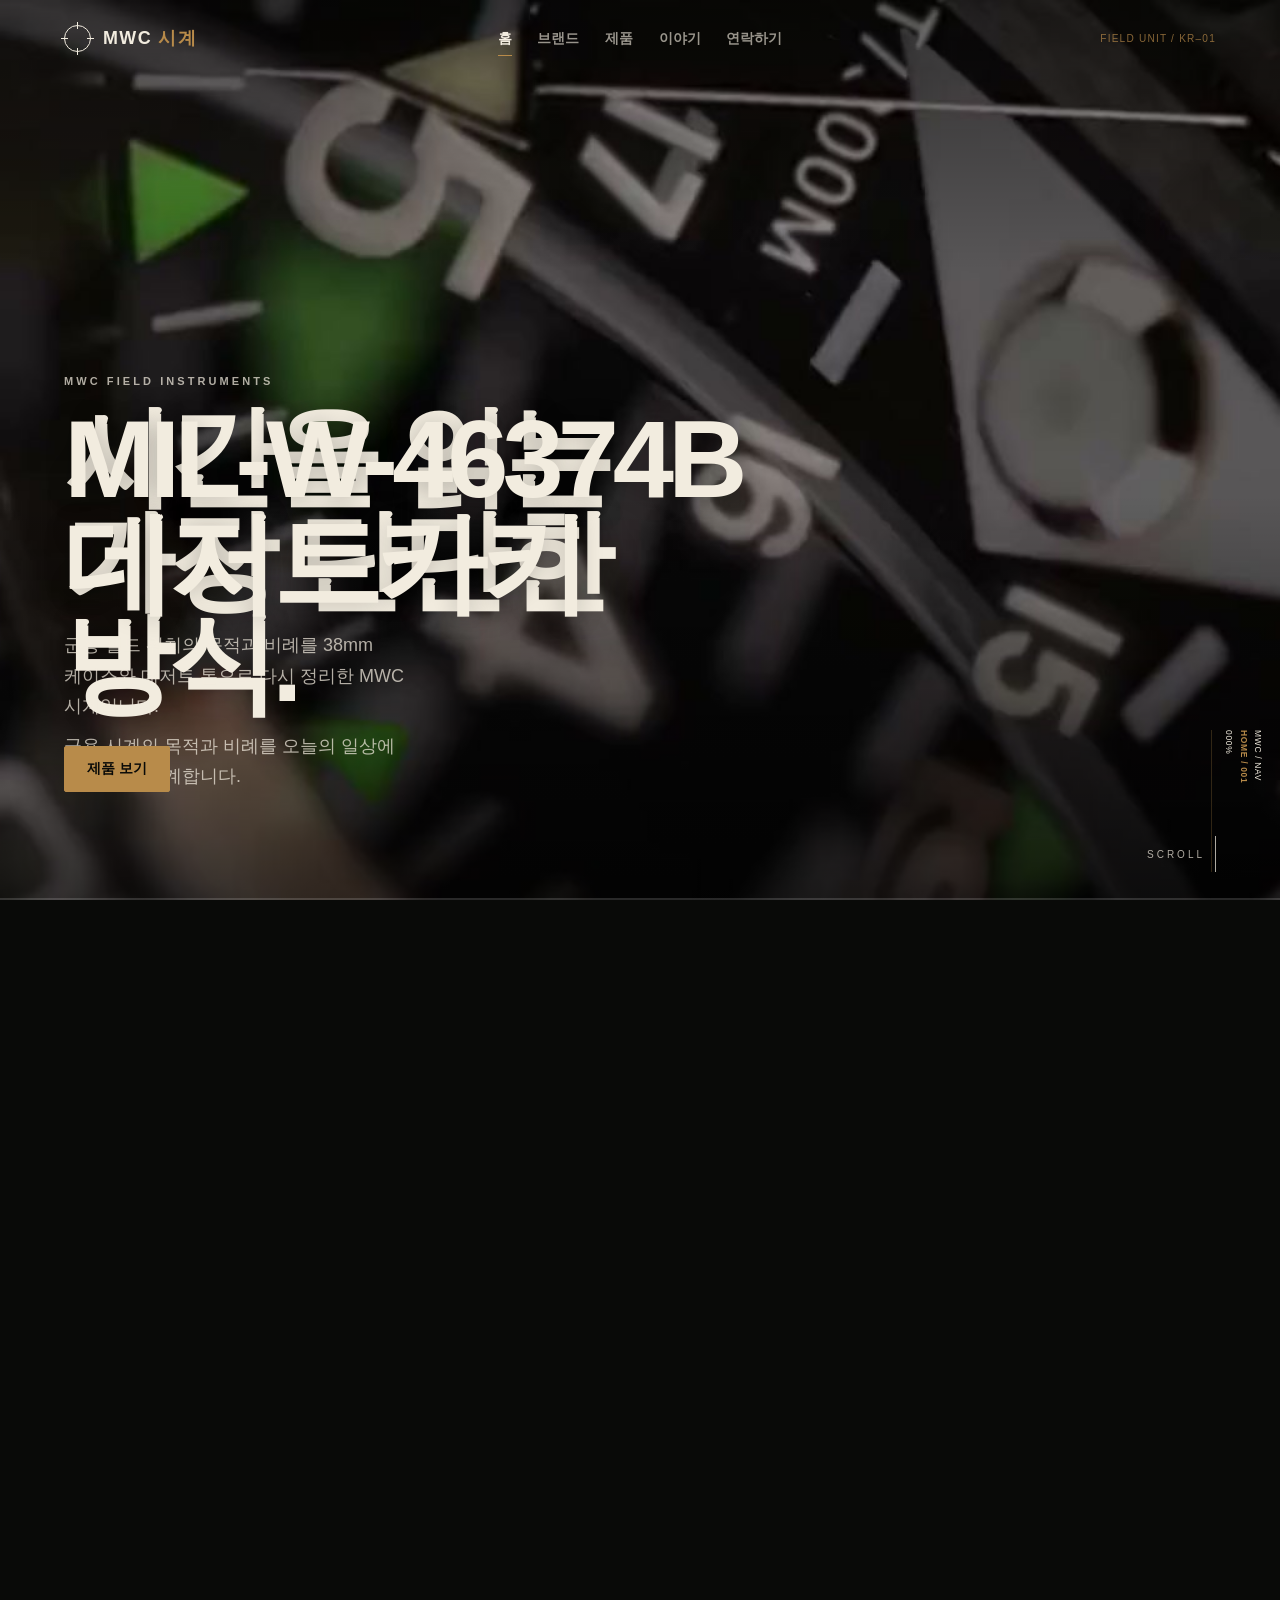
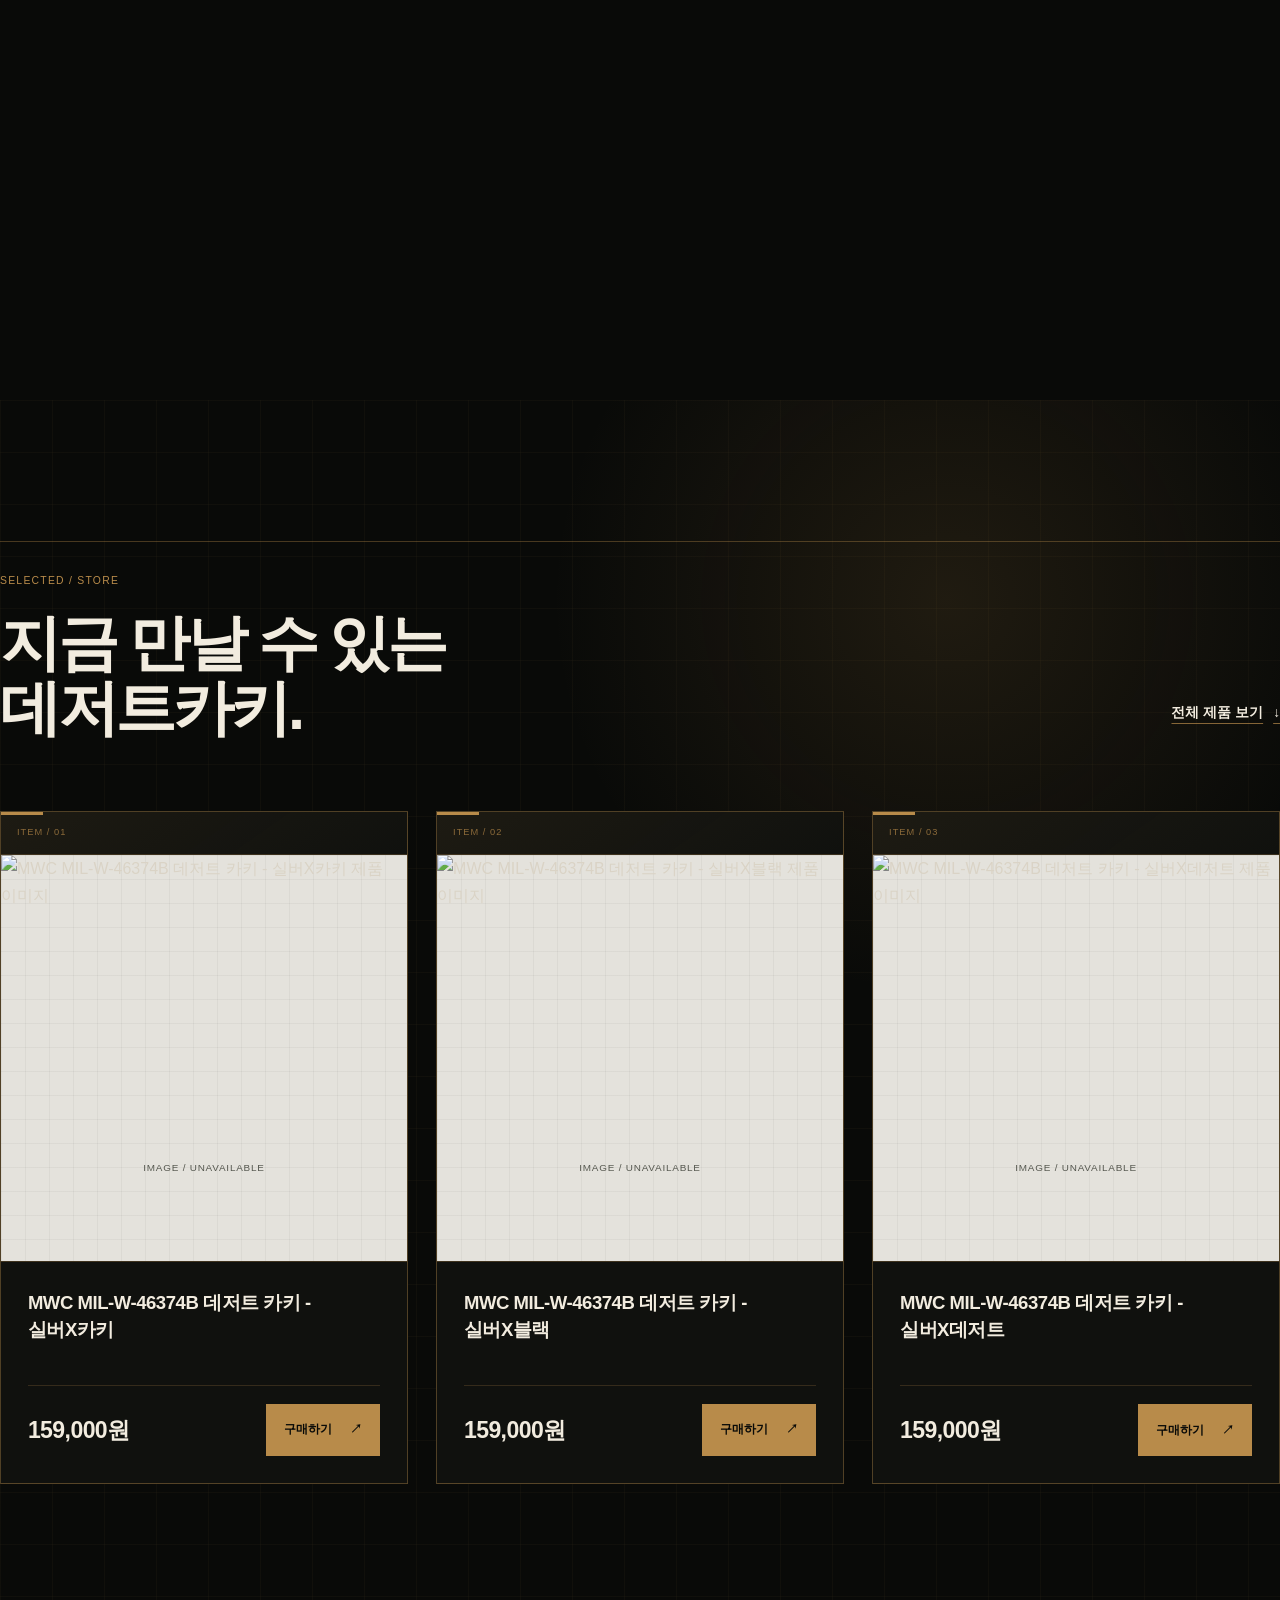
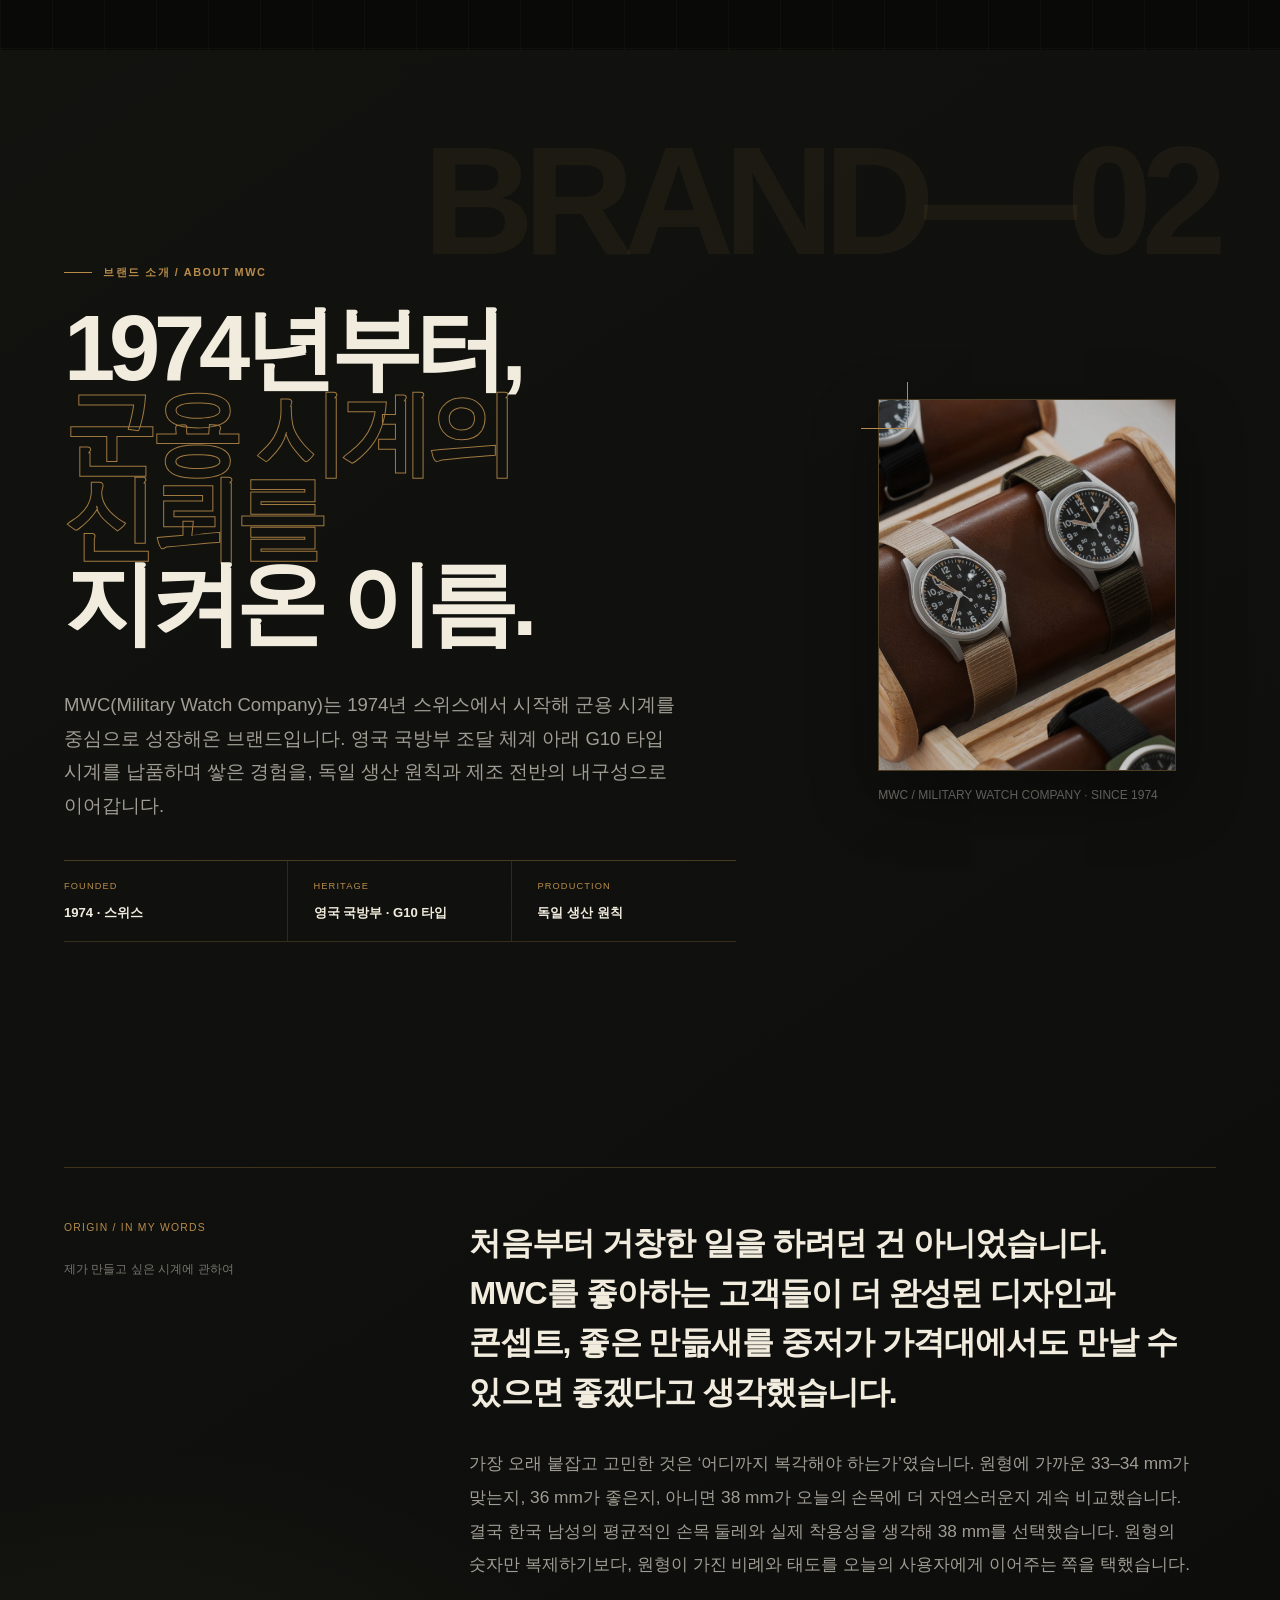
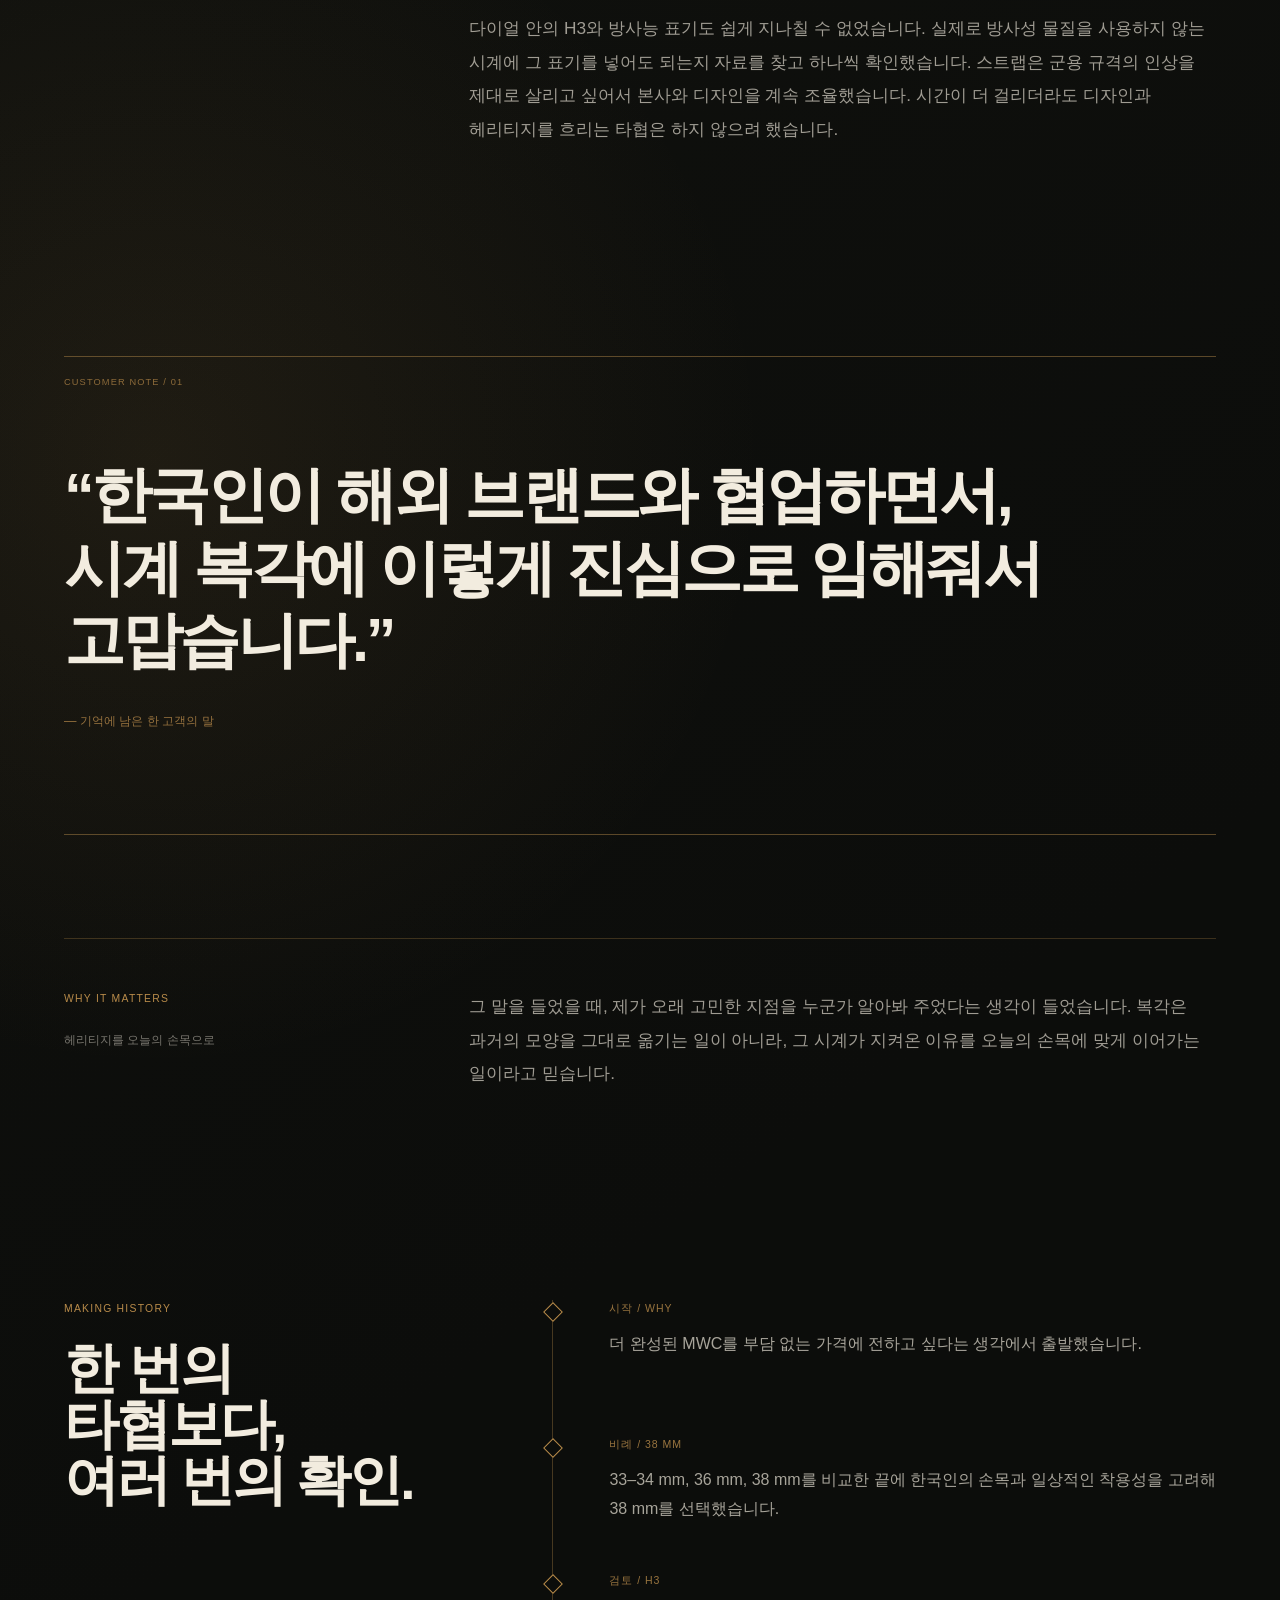
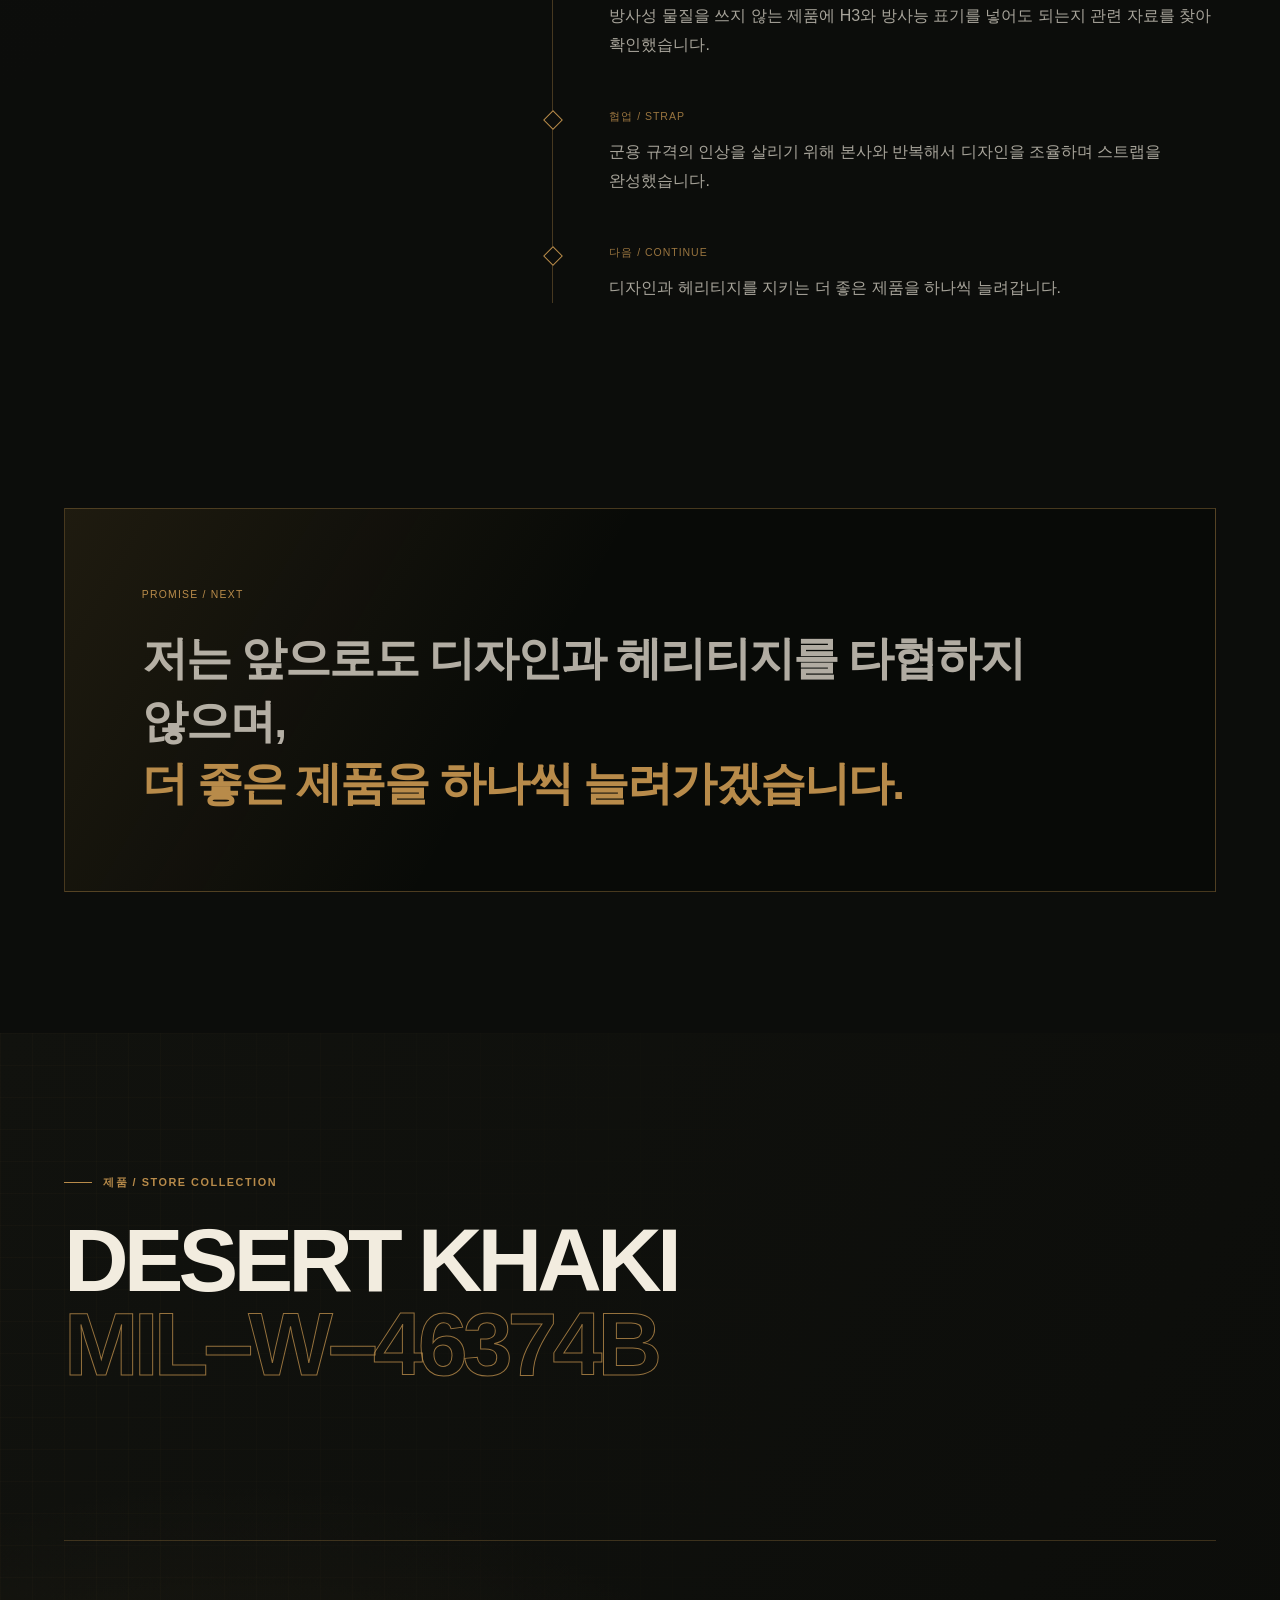
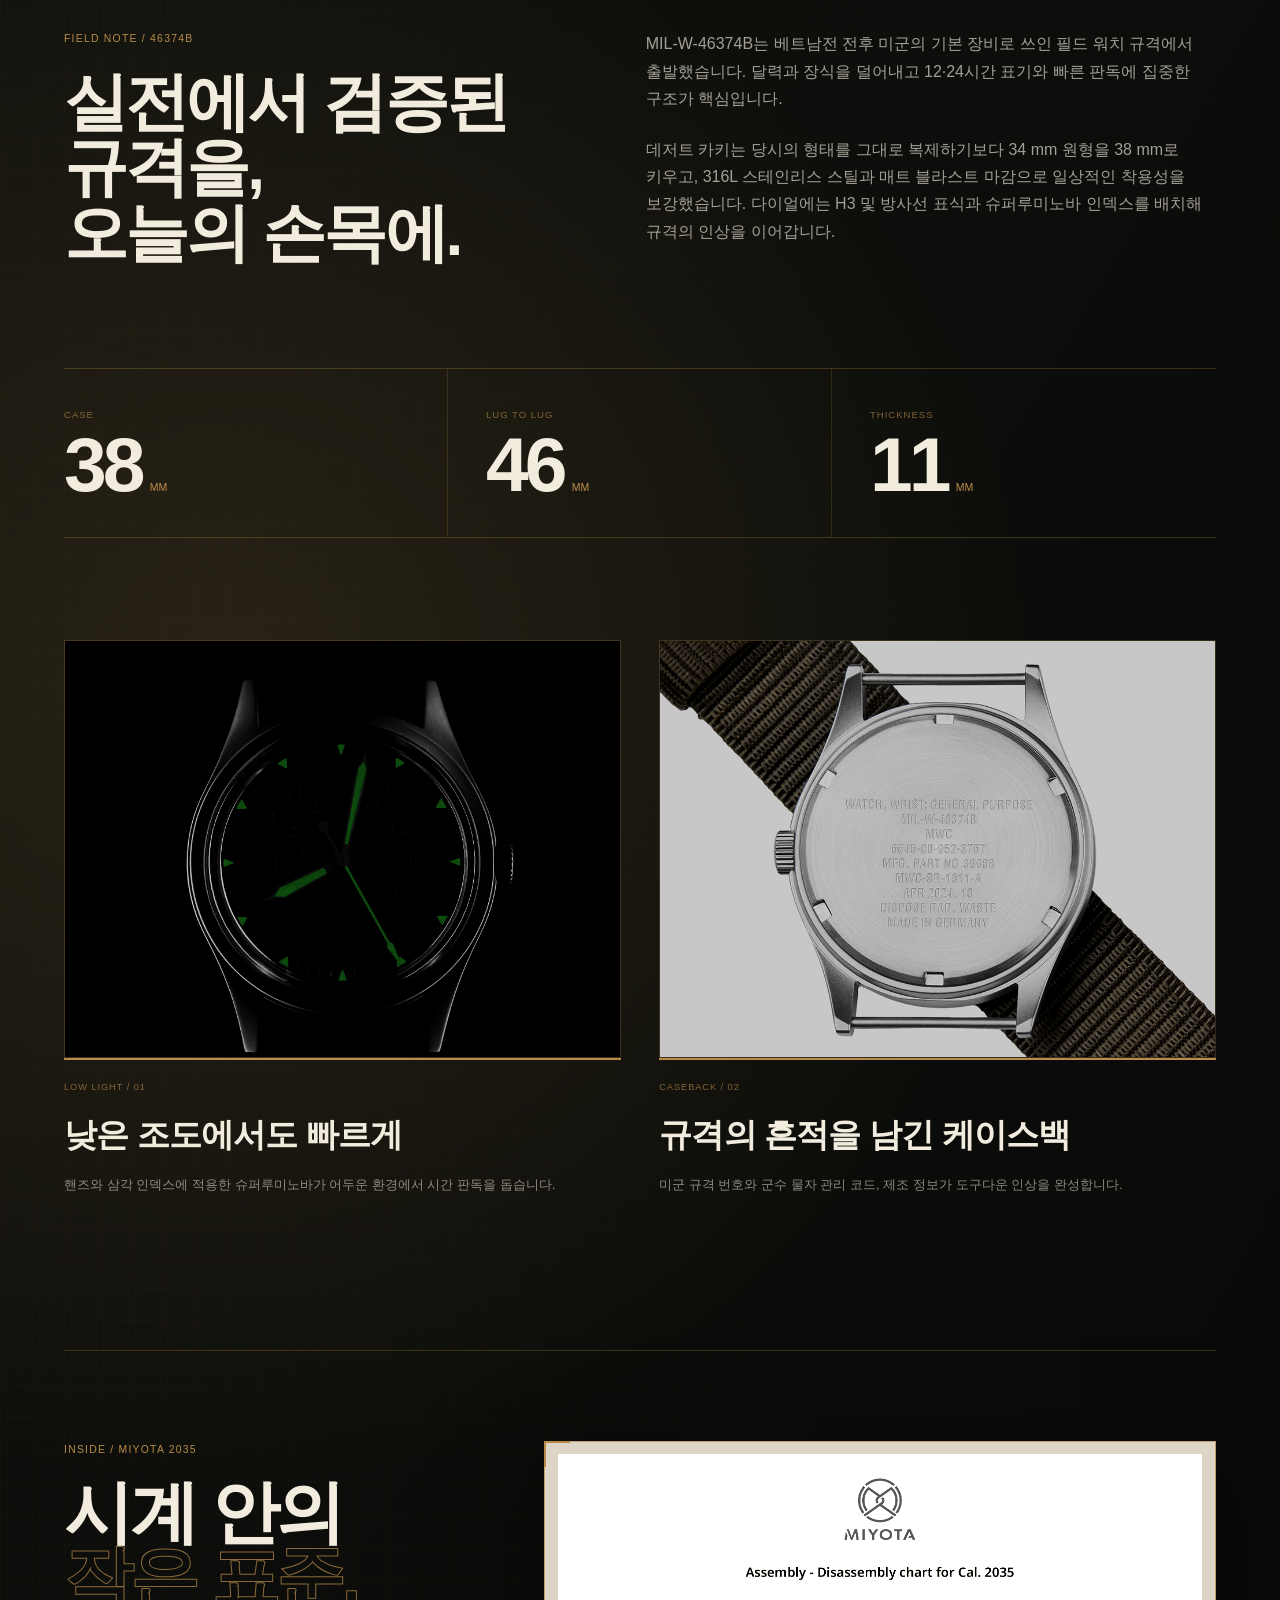
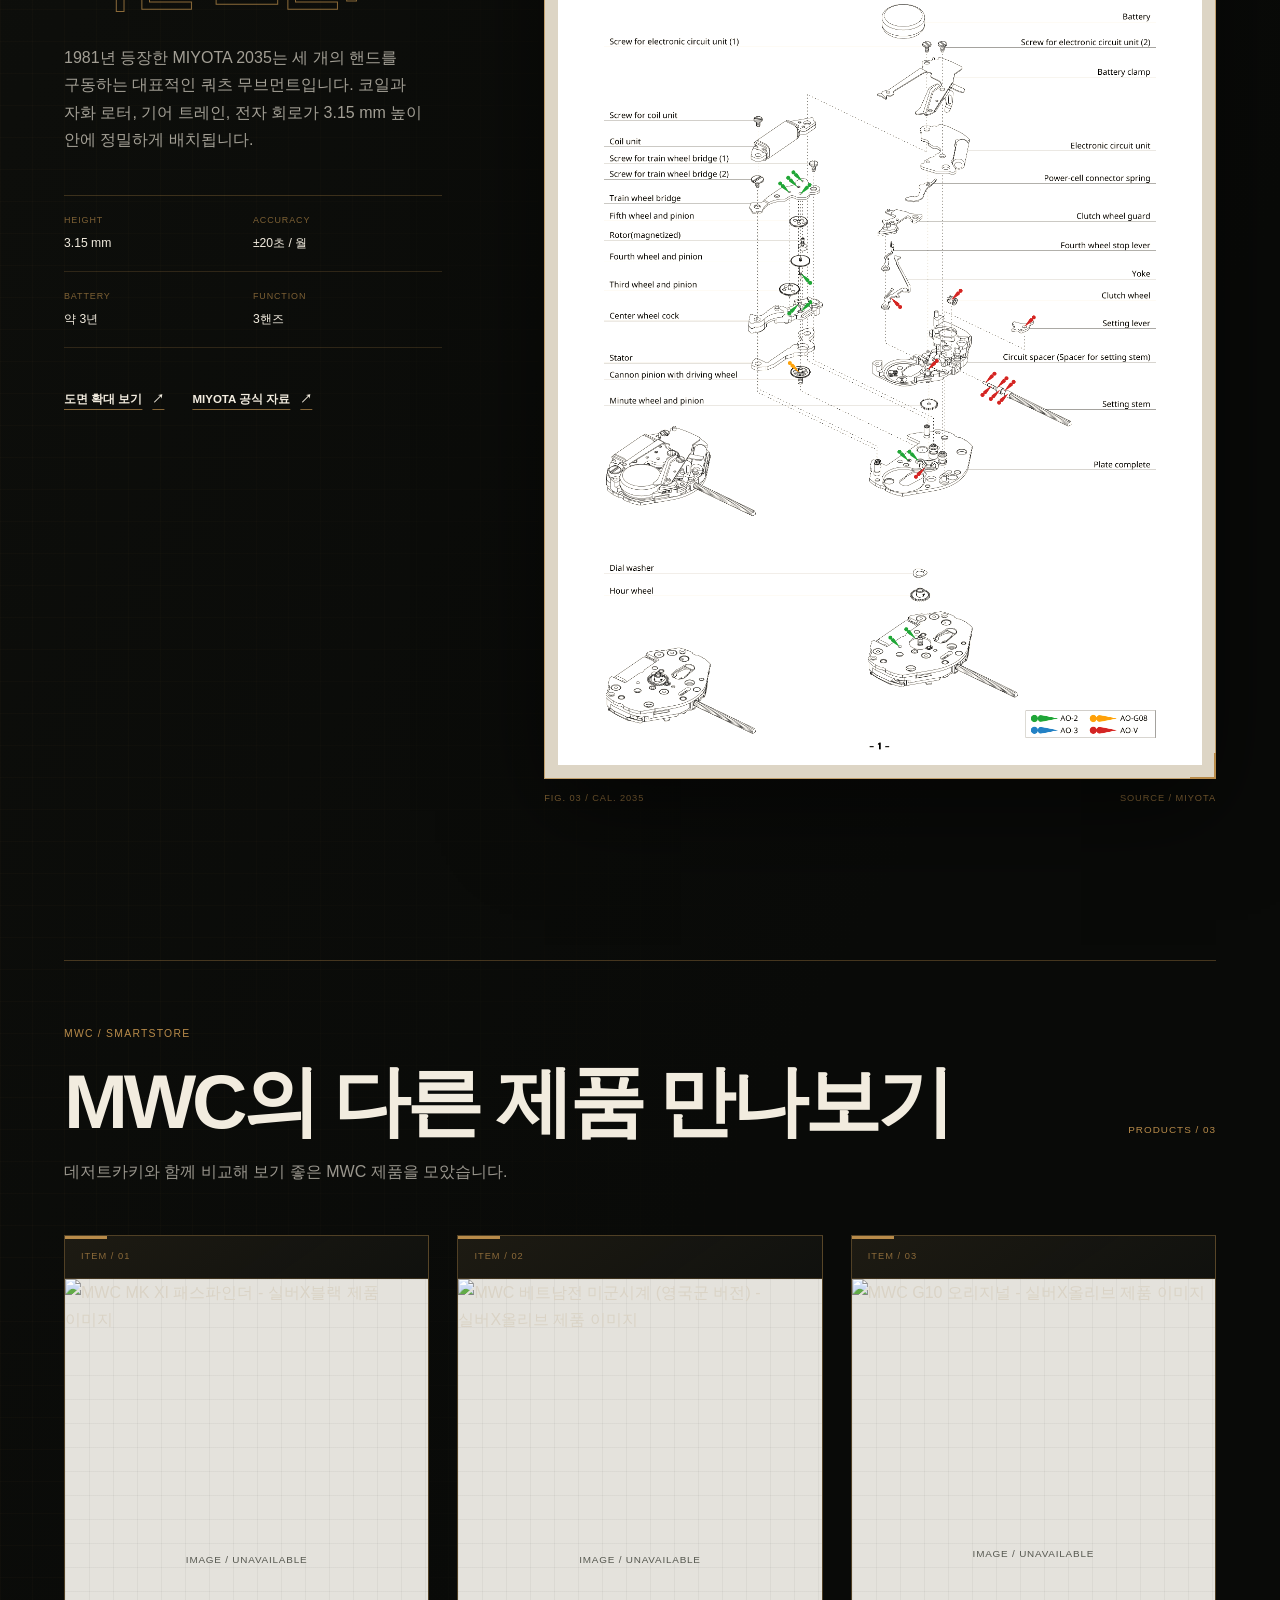
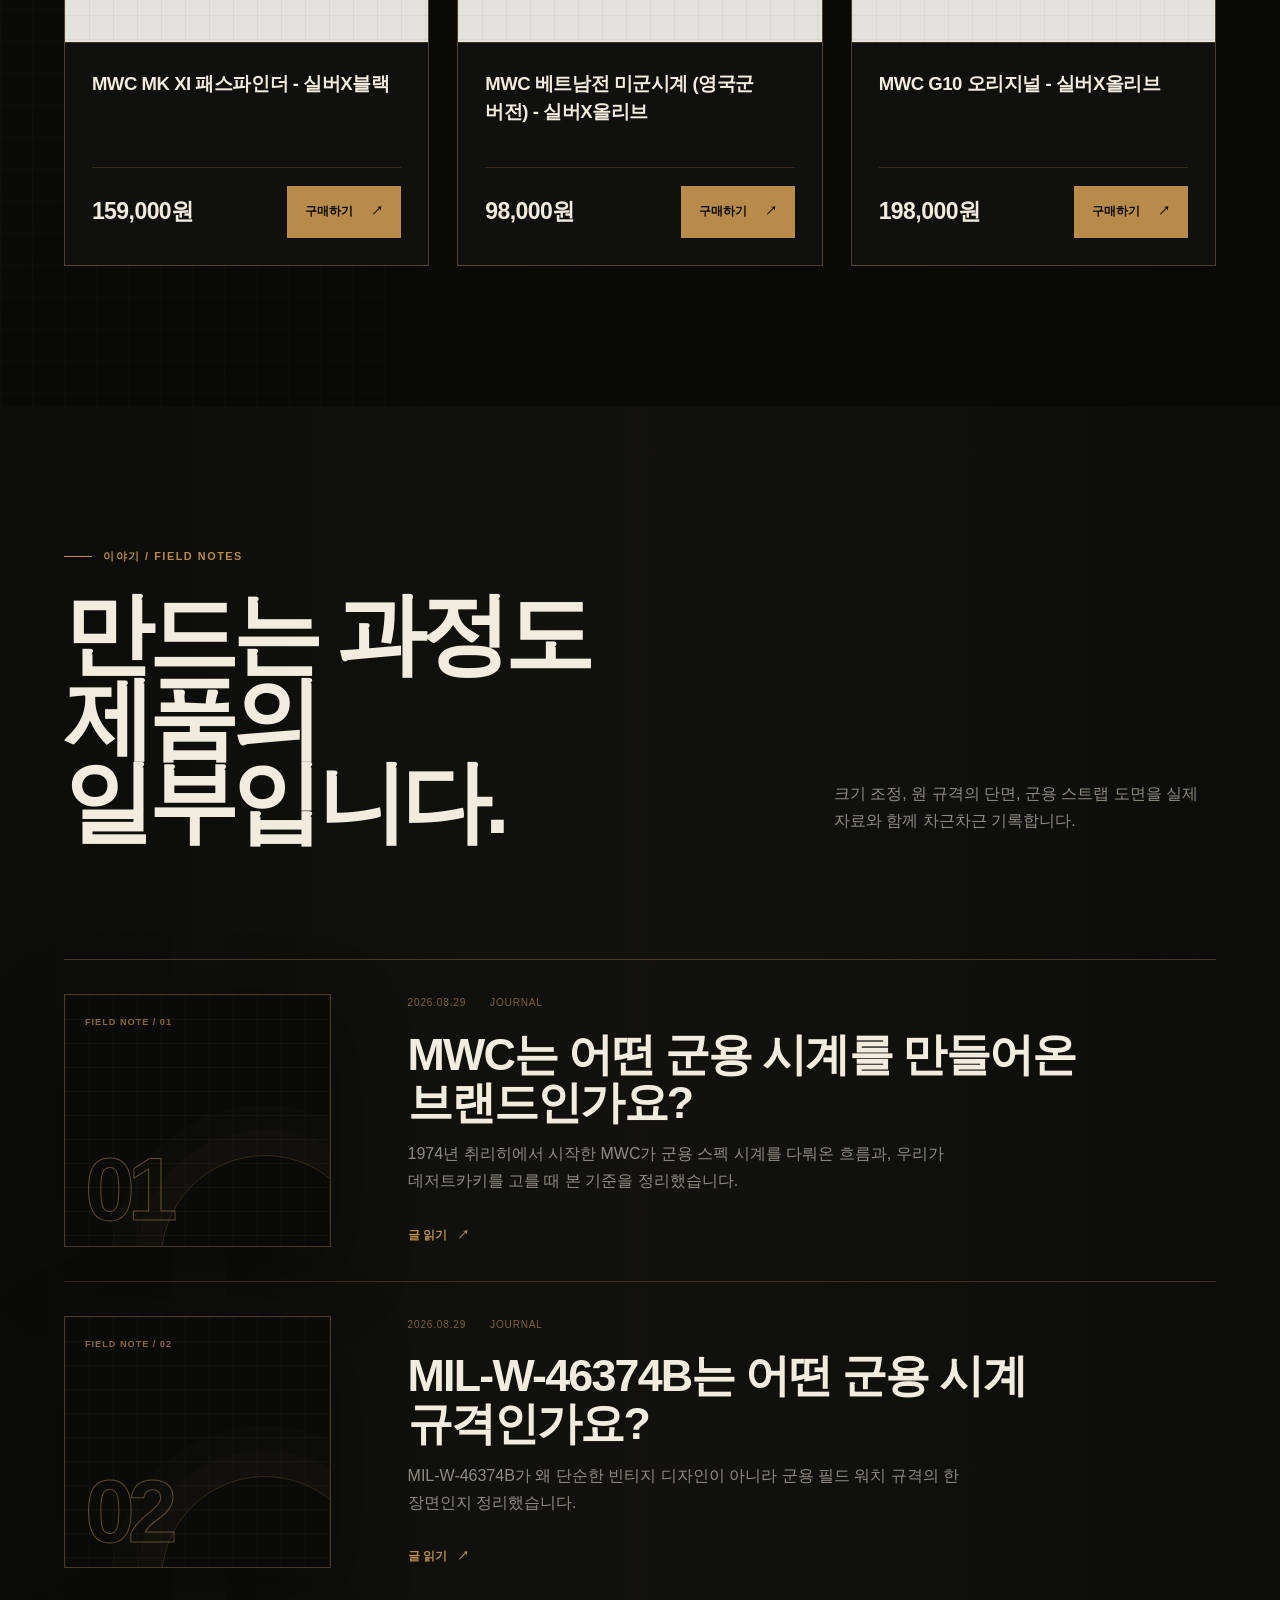
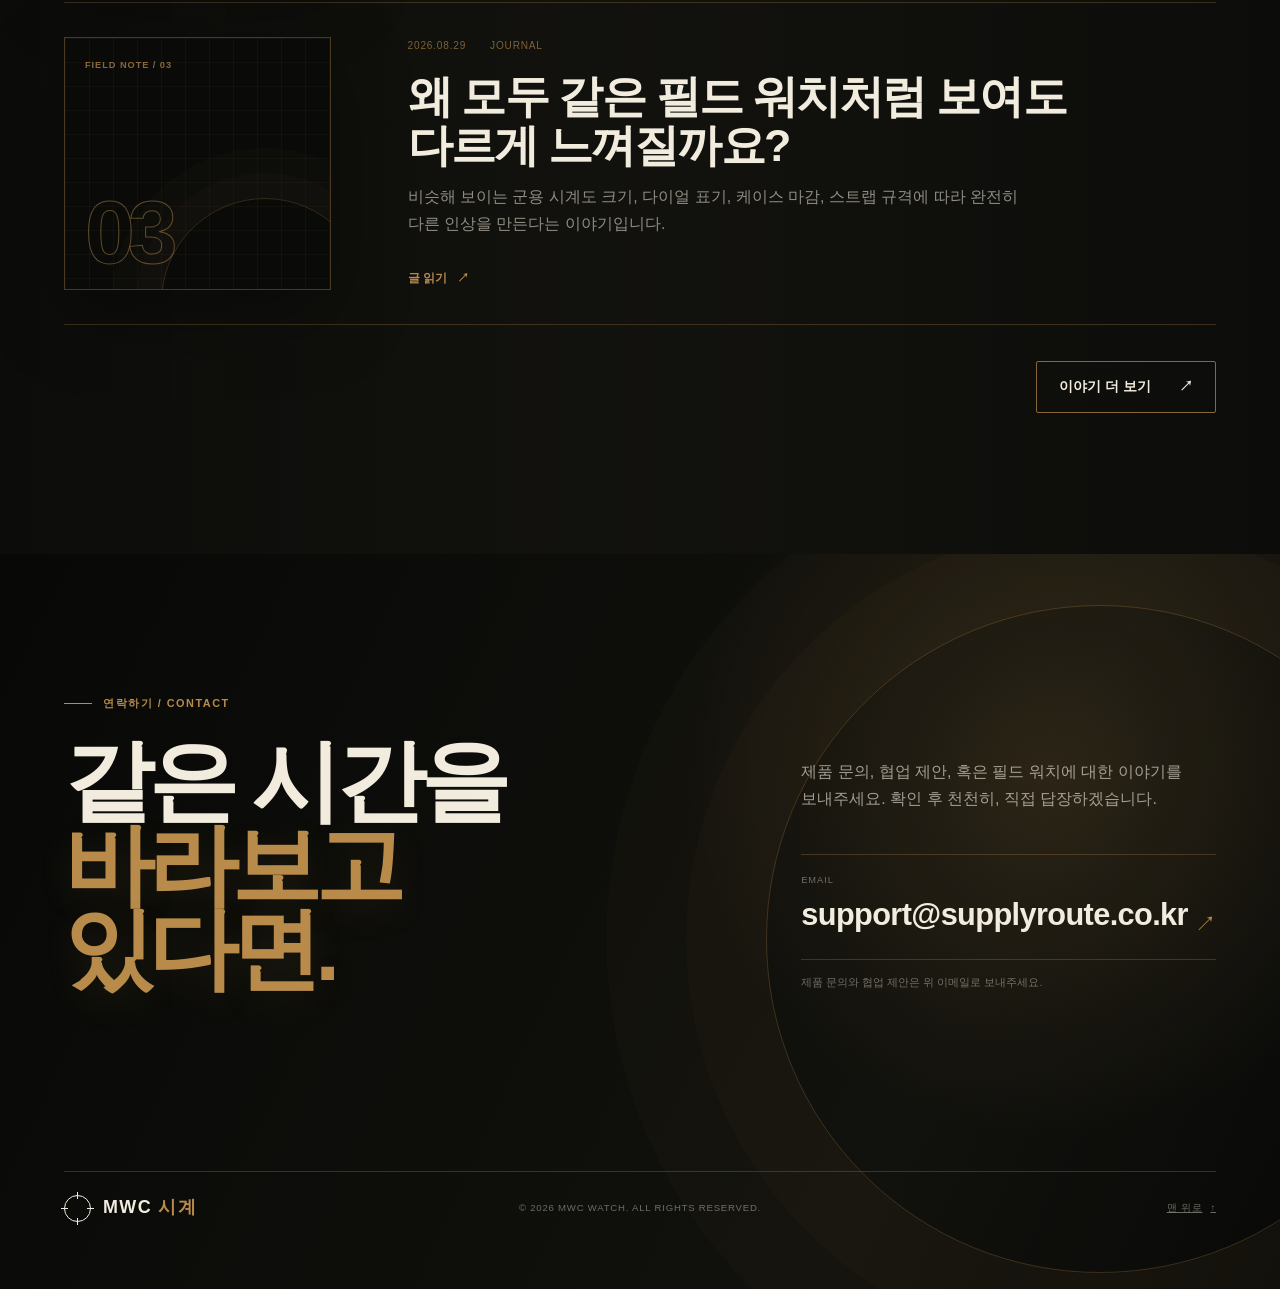
==== commit 9f7029ea: "Start scrub video at five seconds" ====
--- a/index.html
+++ b/index.html
@@ -39,7 +39,7 @@
   </header>
 
   <main id="main">
-    <section class="rd-scrub" id="home" data-section data-section-name="HOME / 001" data-clip="assets/hero-scrub.mp4?v=20260829-2" data-clip-m="assets/hero-scrub-m.mp4?v=20260829-2" data-poster="assets/hero-poster.jpg?v=20260829-2" data-poster-m="assets/hero-poster-m.jpg?v=20260829-2" data-scroll="3">
+    <section class="rd-scrub" id="home" data-section data-section-name="HOME / 001" data-clip="assets/hero-scrub.mp4?v=20260829-3" data-clip-m="assets/hero-scrub-m.mp4?v=20260829-3" data-poster="assets/hero-poster.jpg?v=20260829-3" data-poster-m="assets/hero-poster-m.jpg?v=20260829-3" data-scroll="3">
       <div class="rd-scrub__band" data-a="0" data-b="0.45">
         <span class="rd-scrub__kicker">MWC FIELD INSTRUMENTS</span>
         <h1>시간을 읽는<br>가장 단단한 방식.</h1>
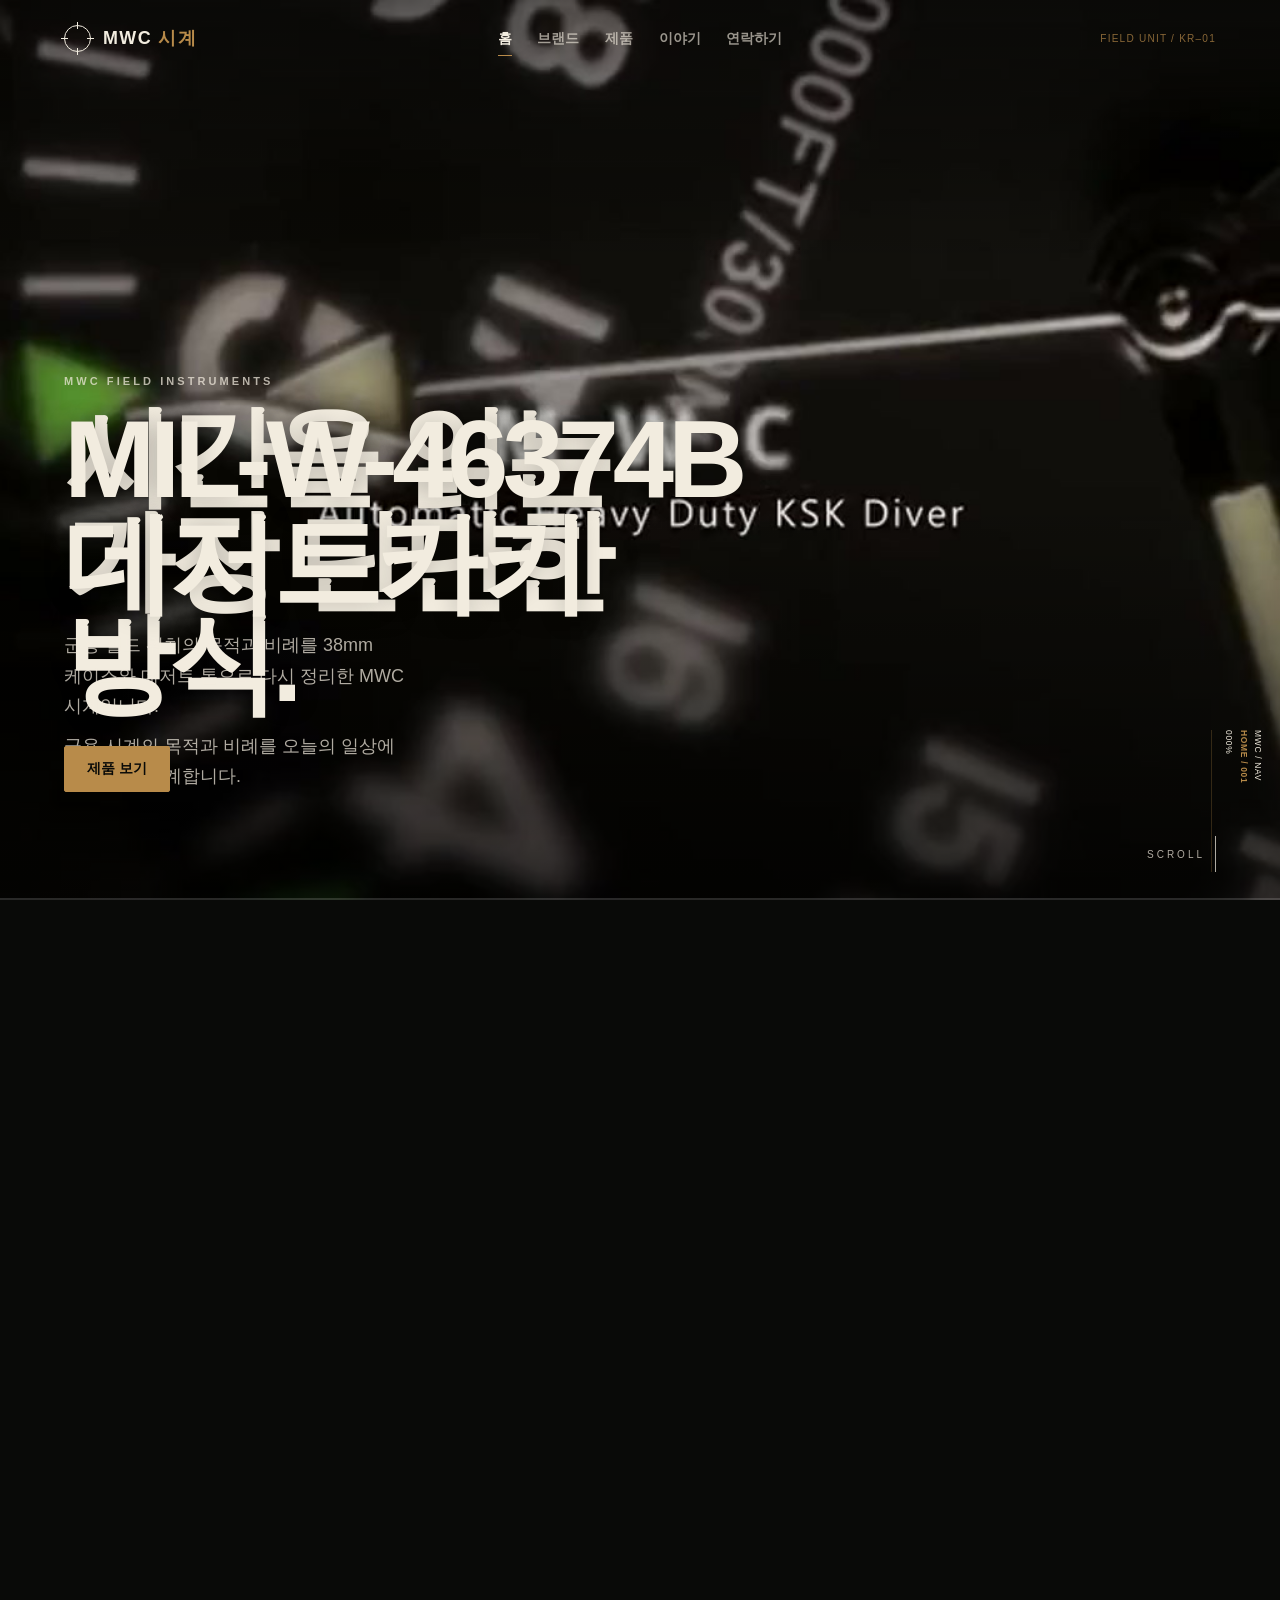
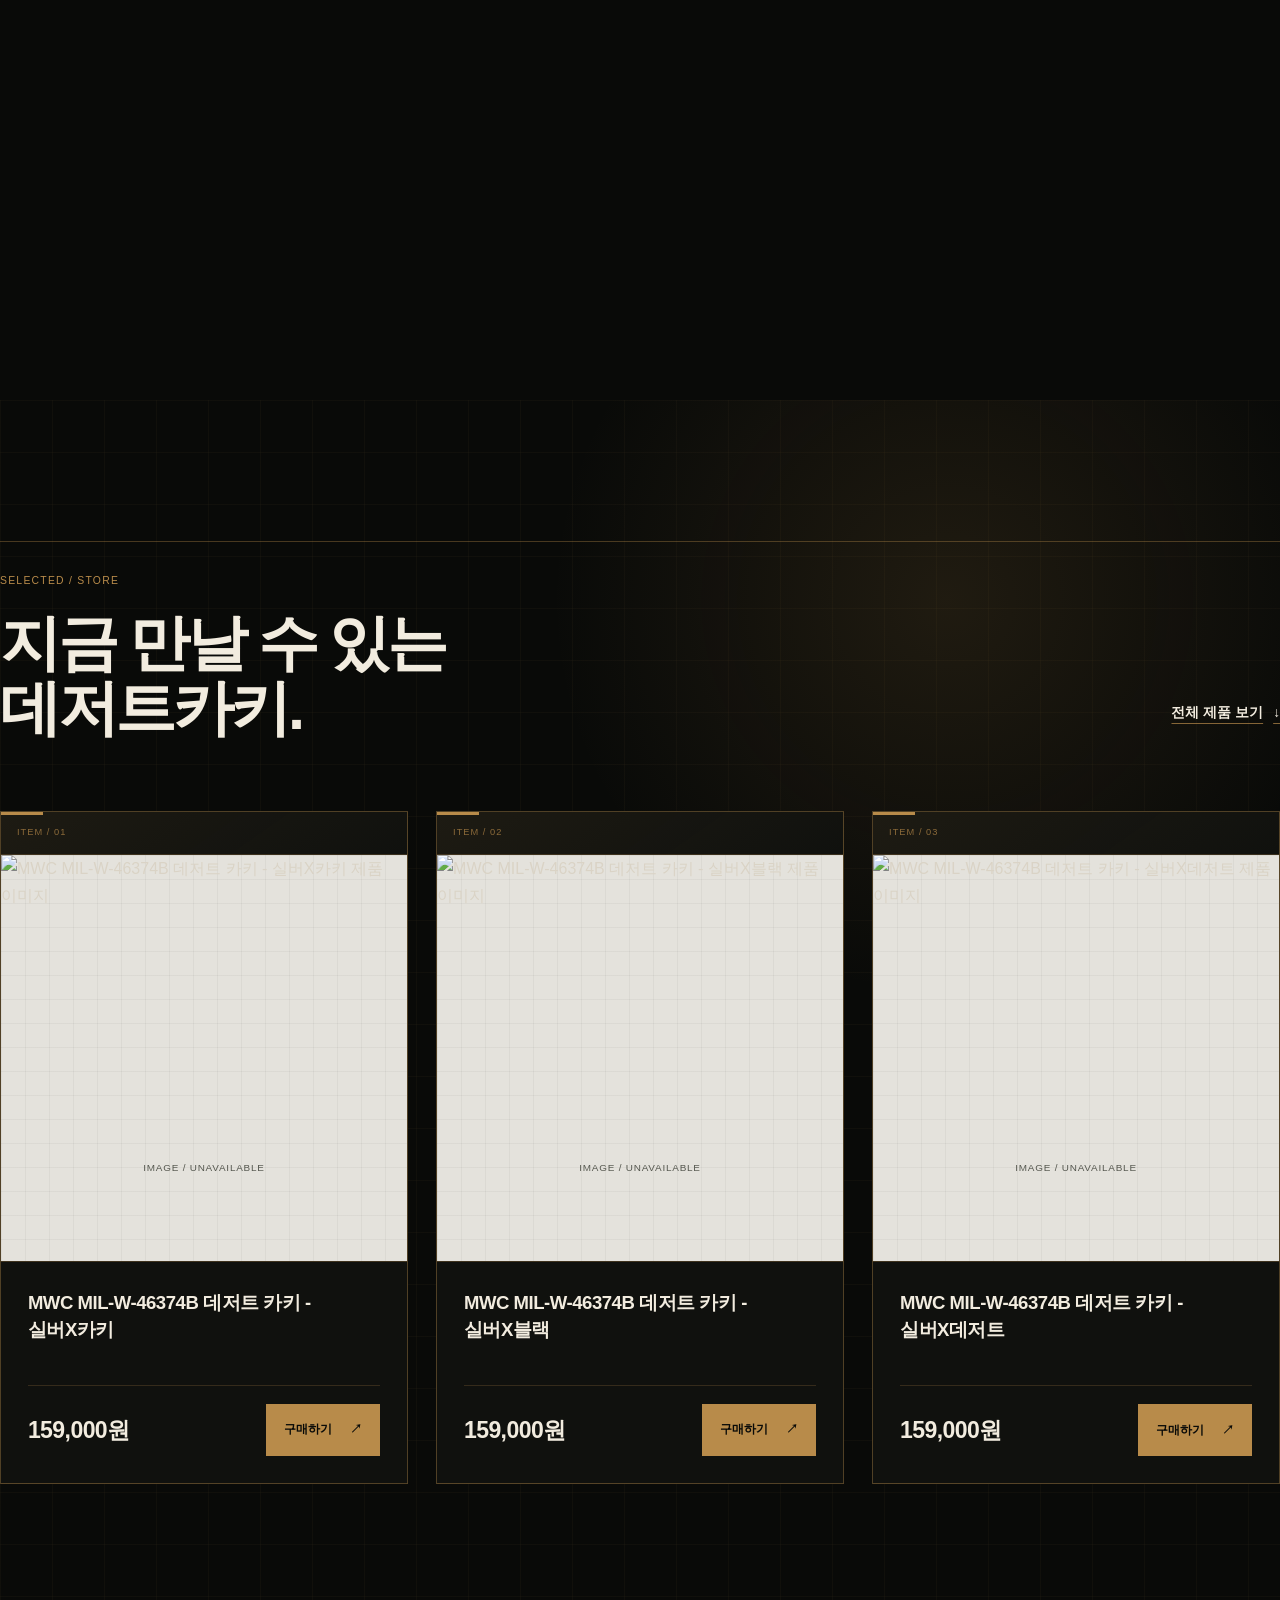
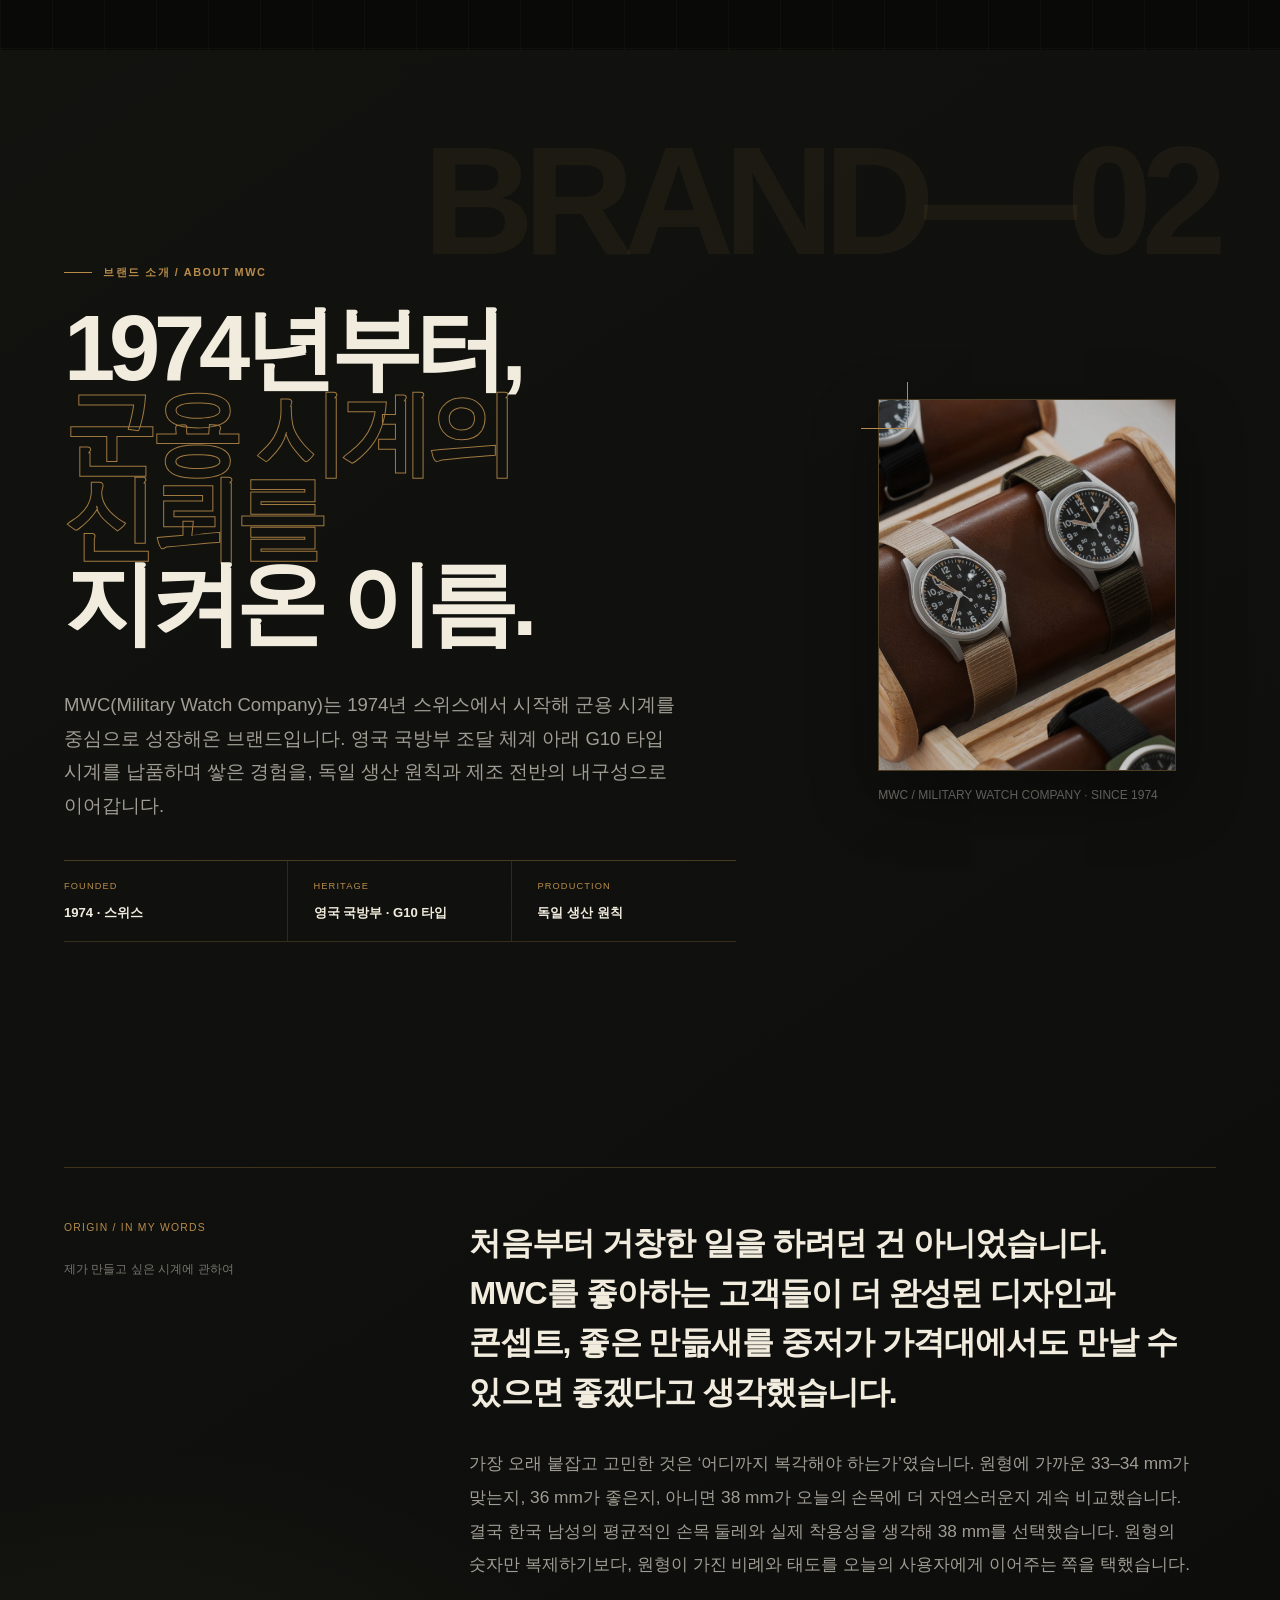
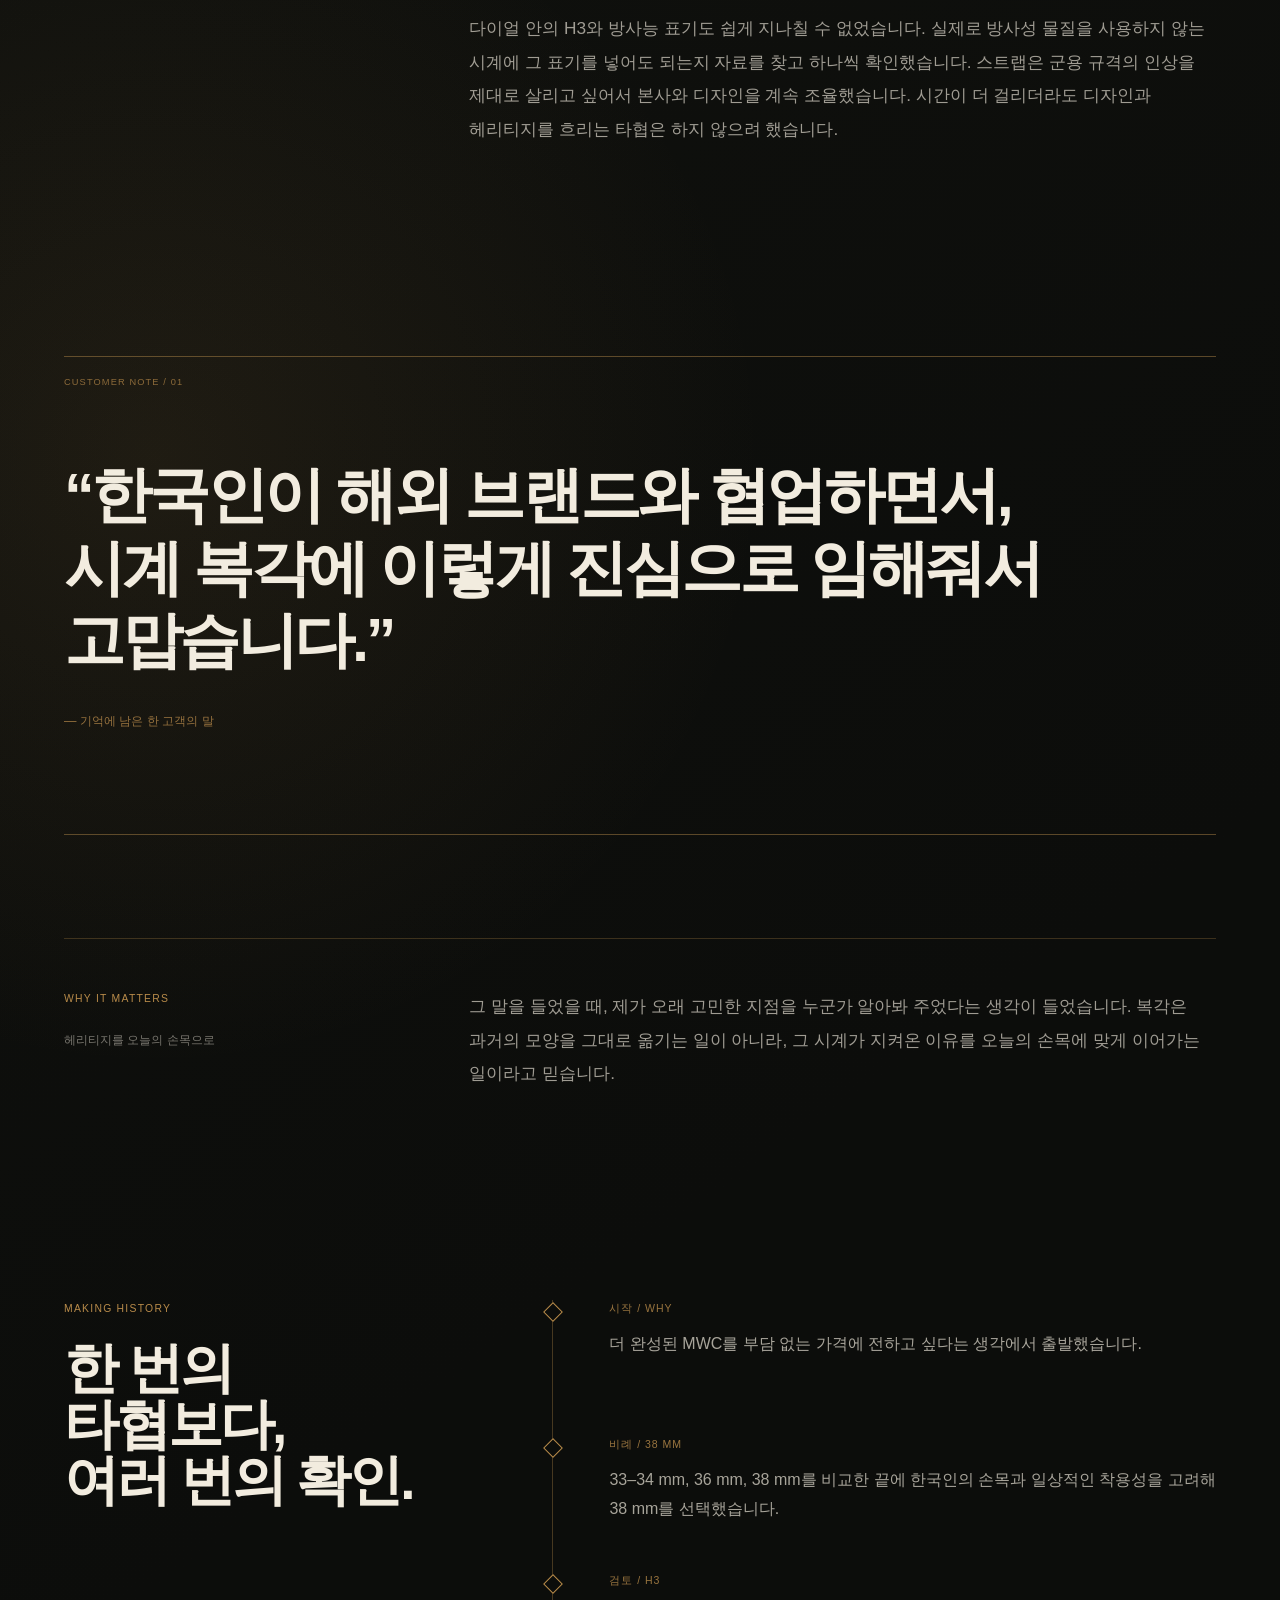
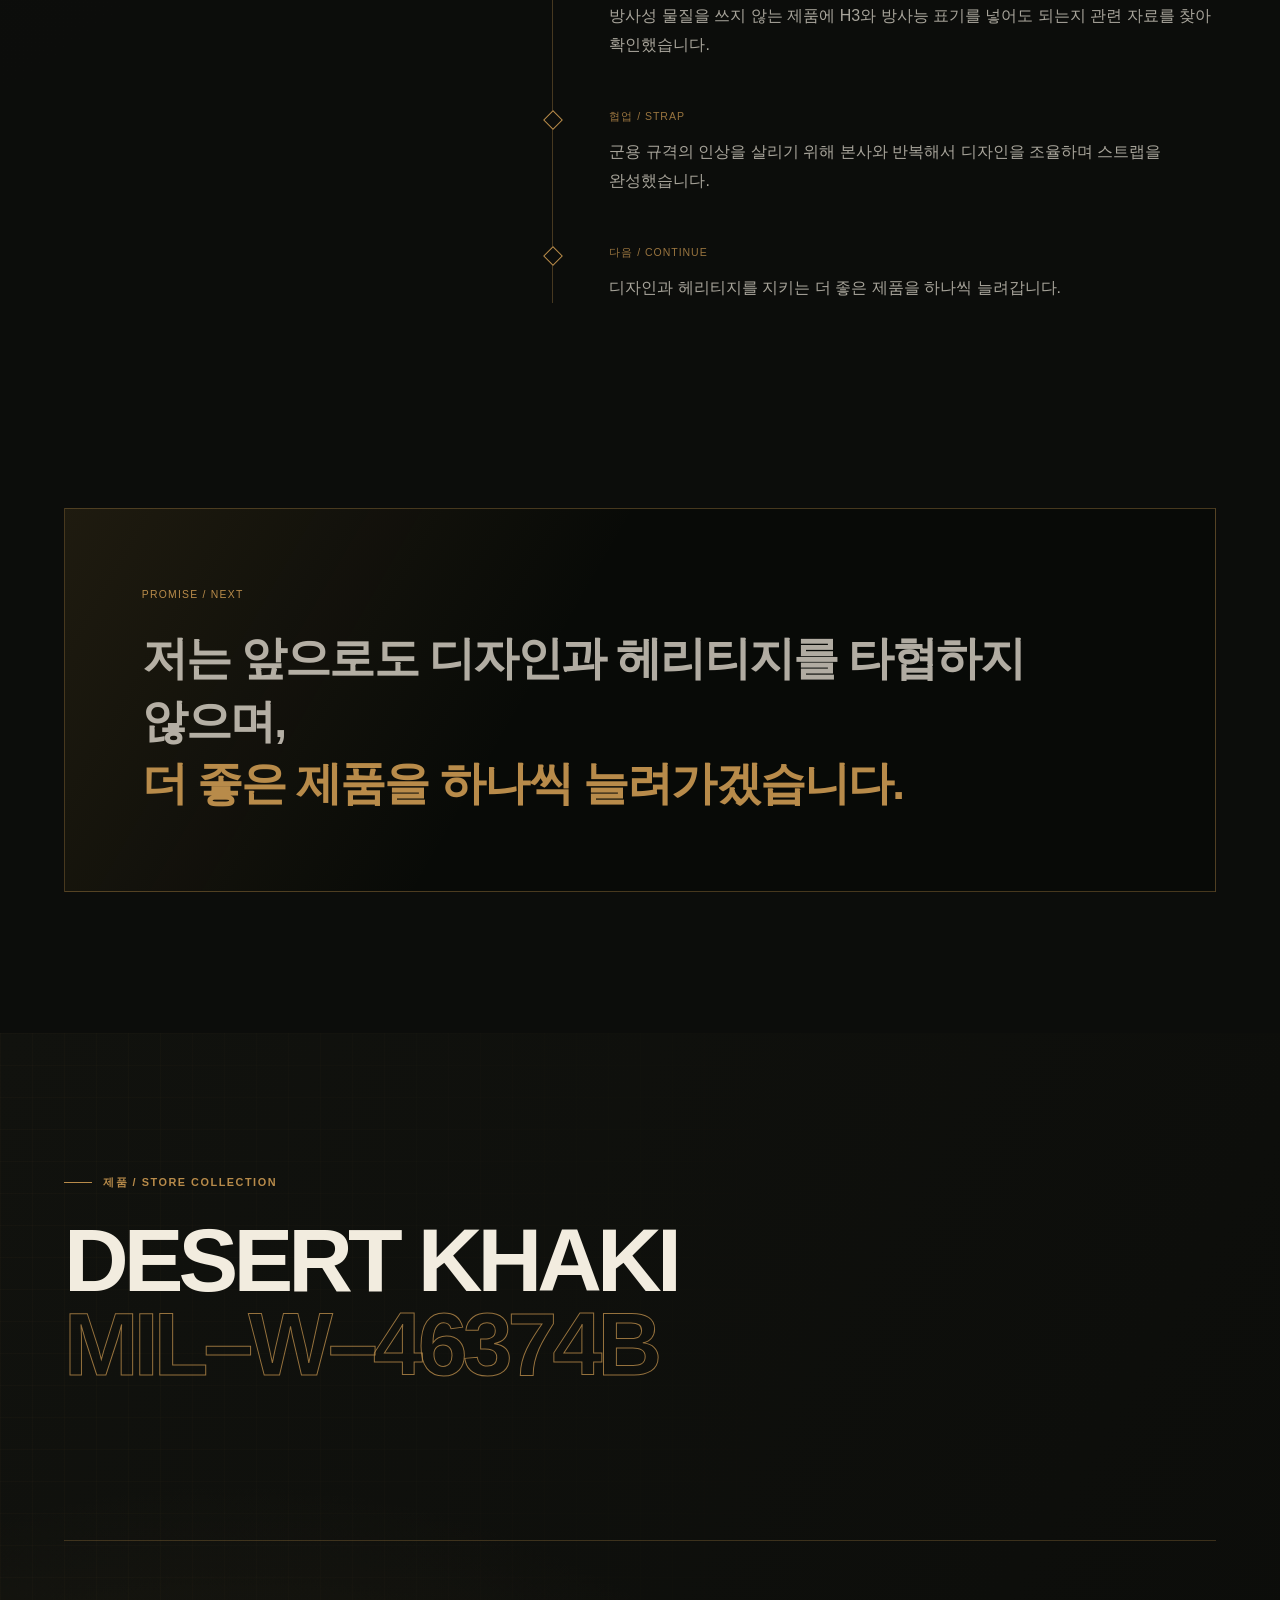
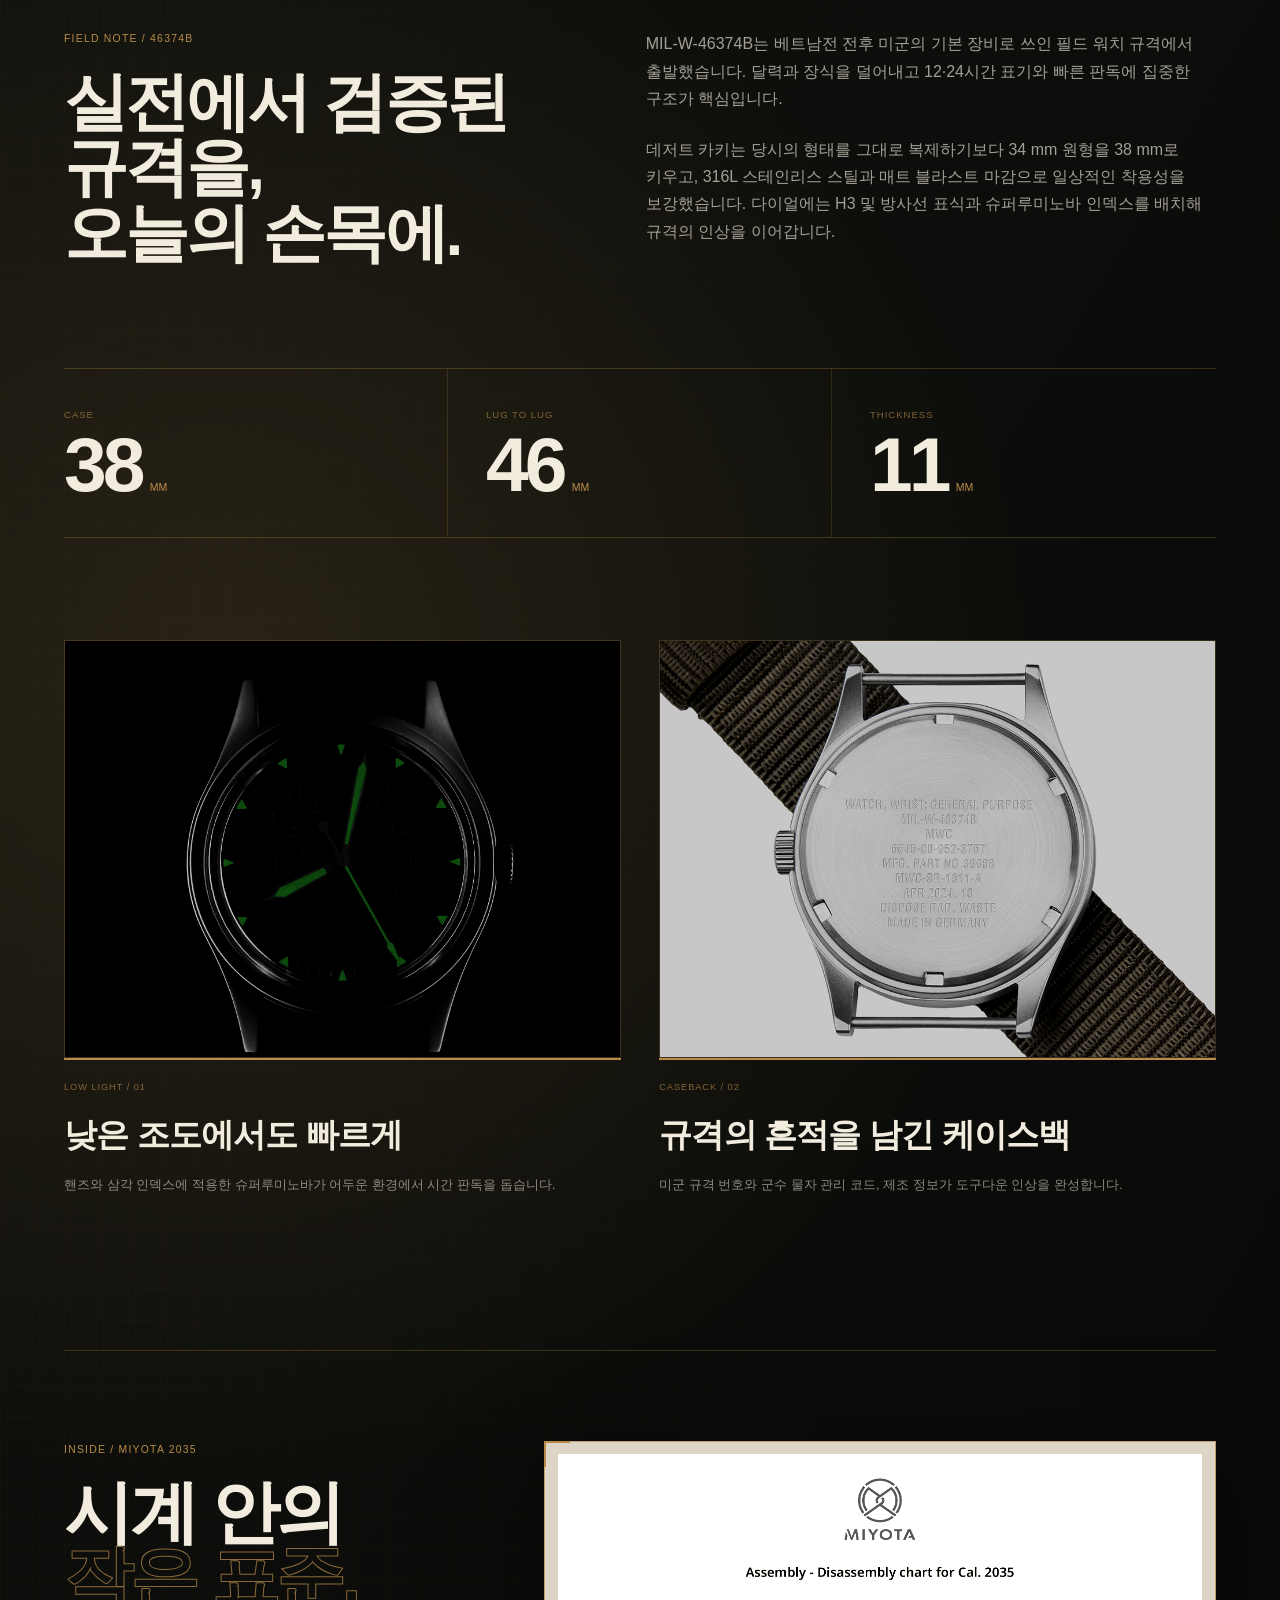
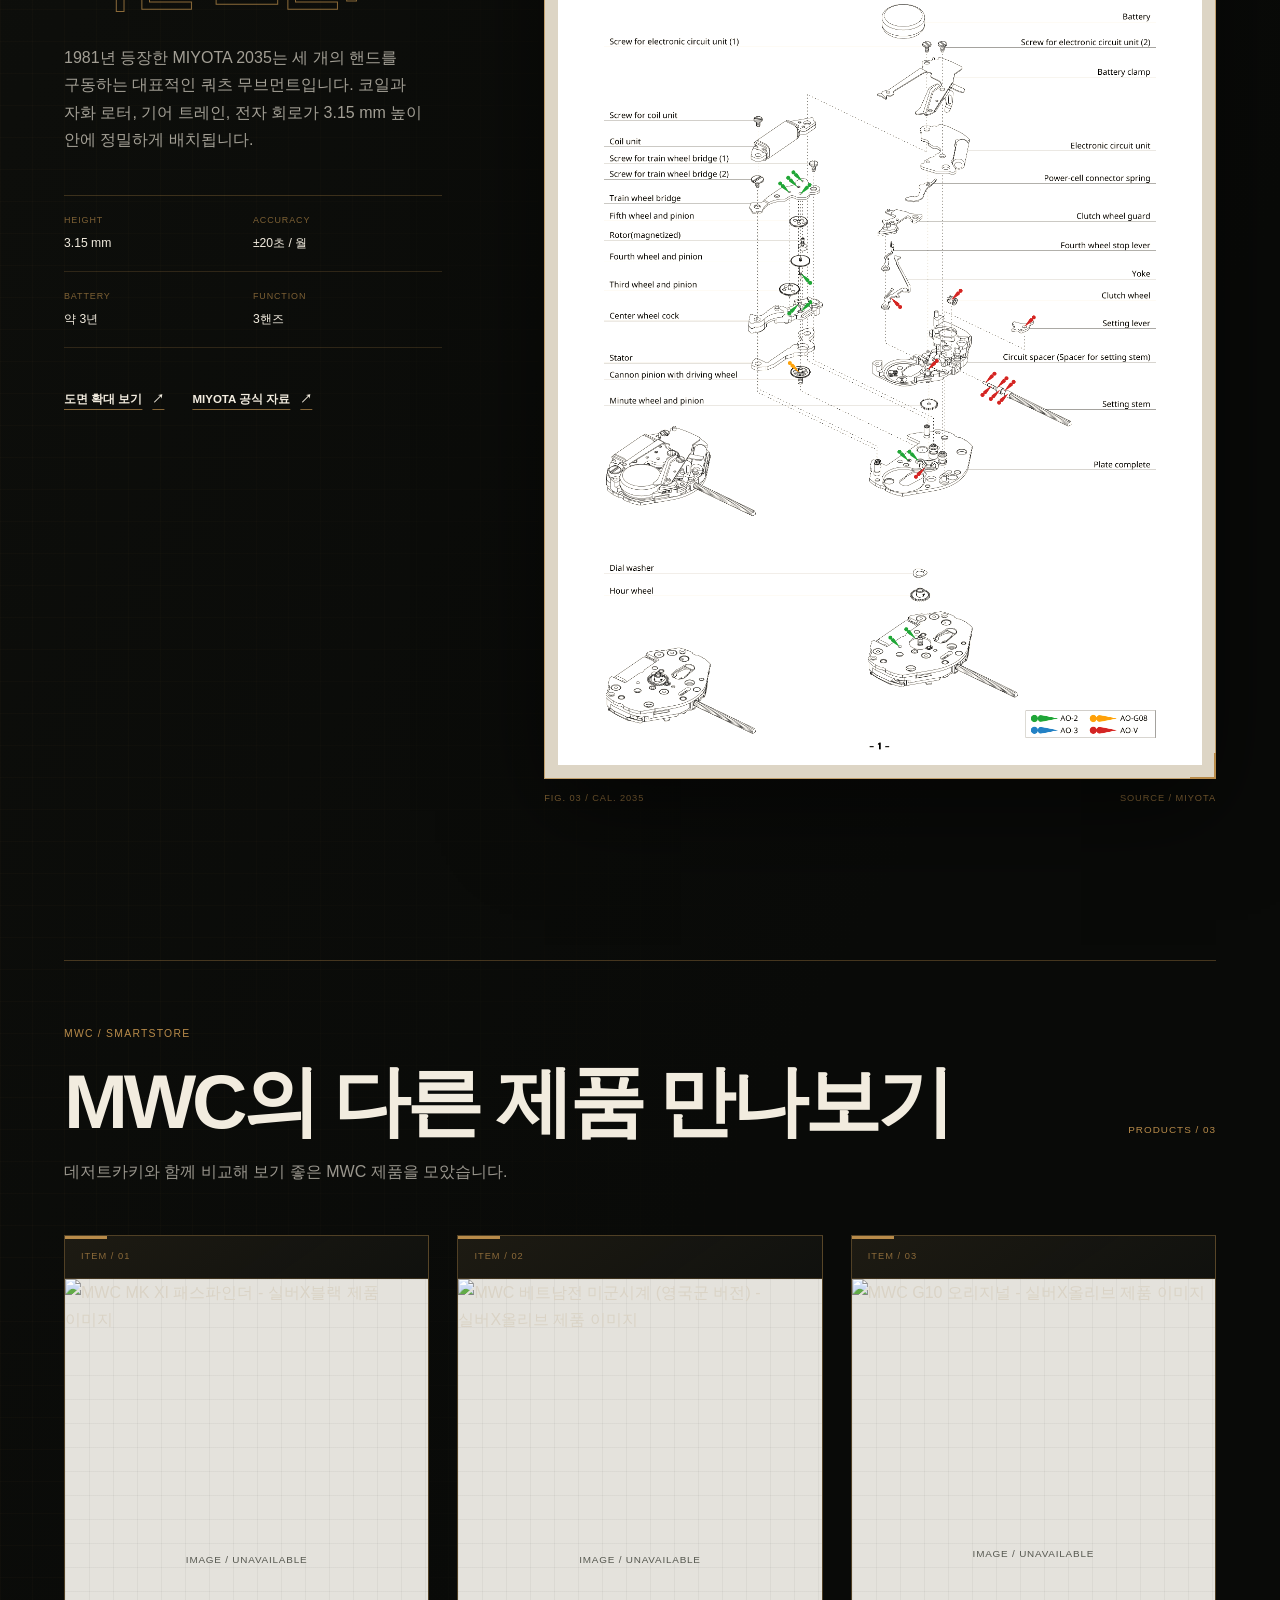
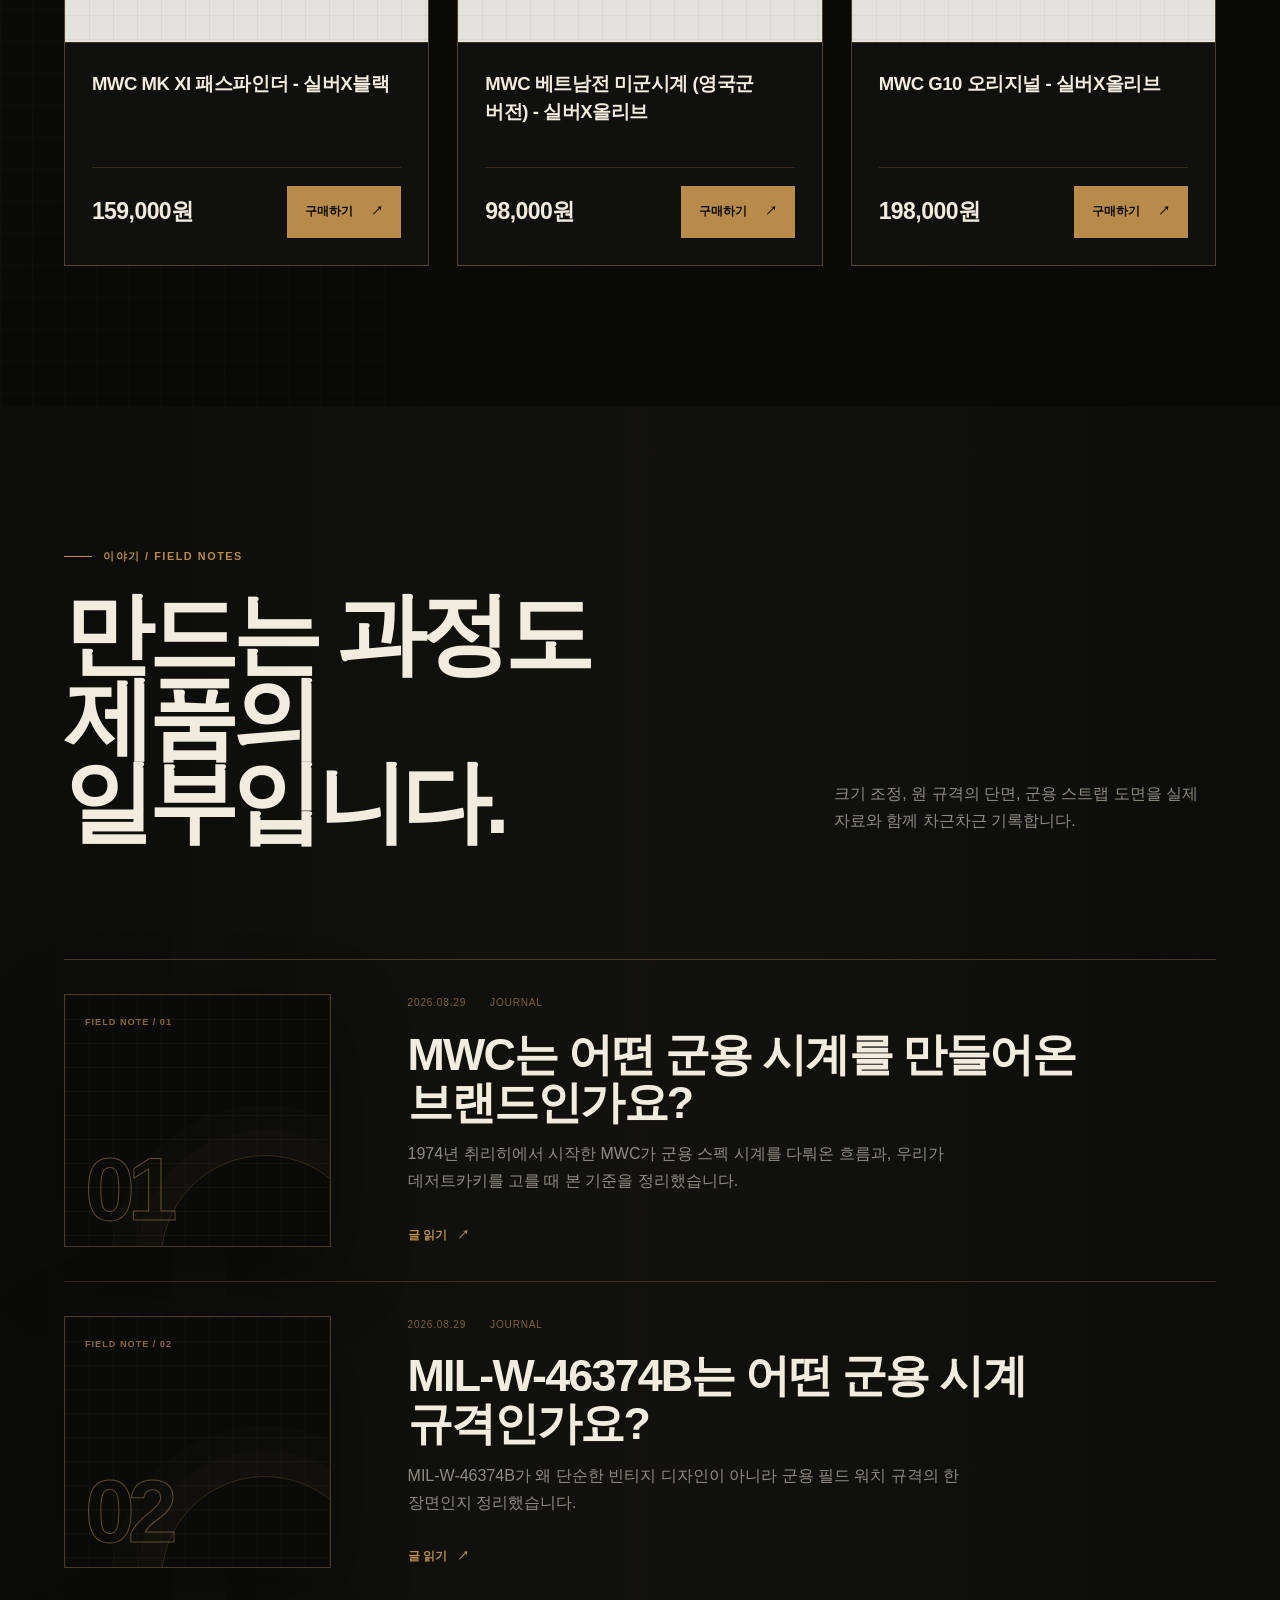
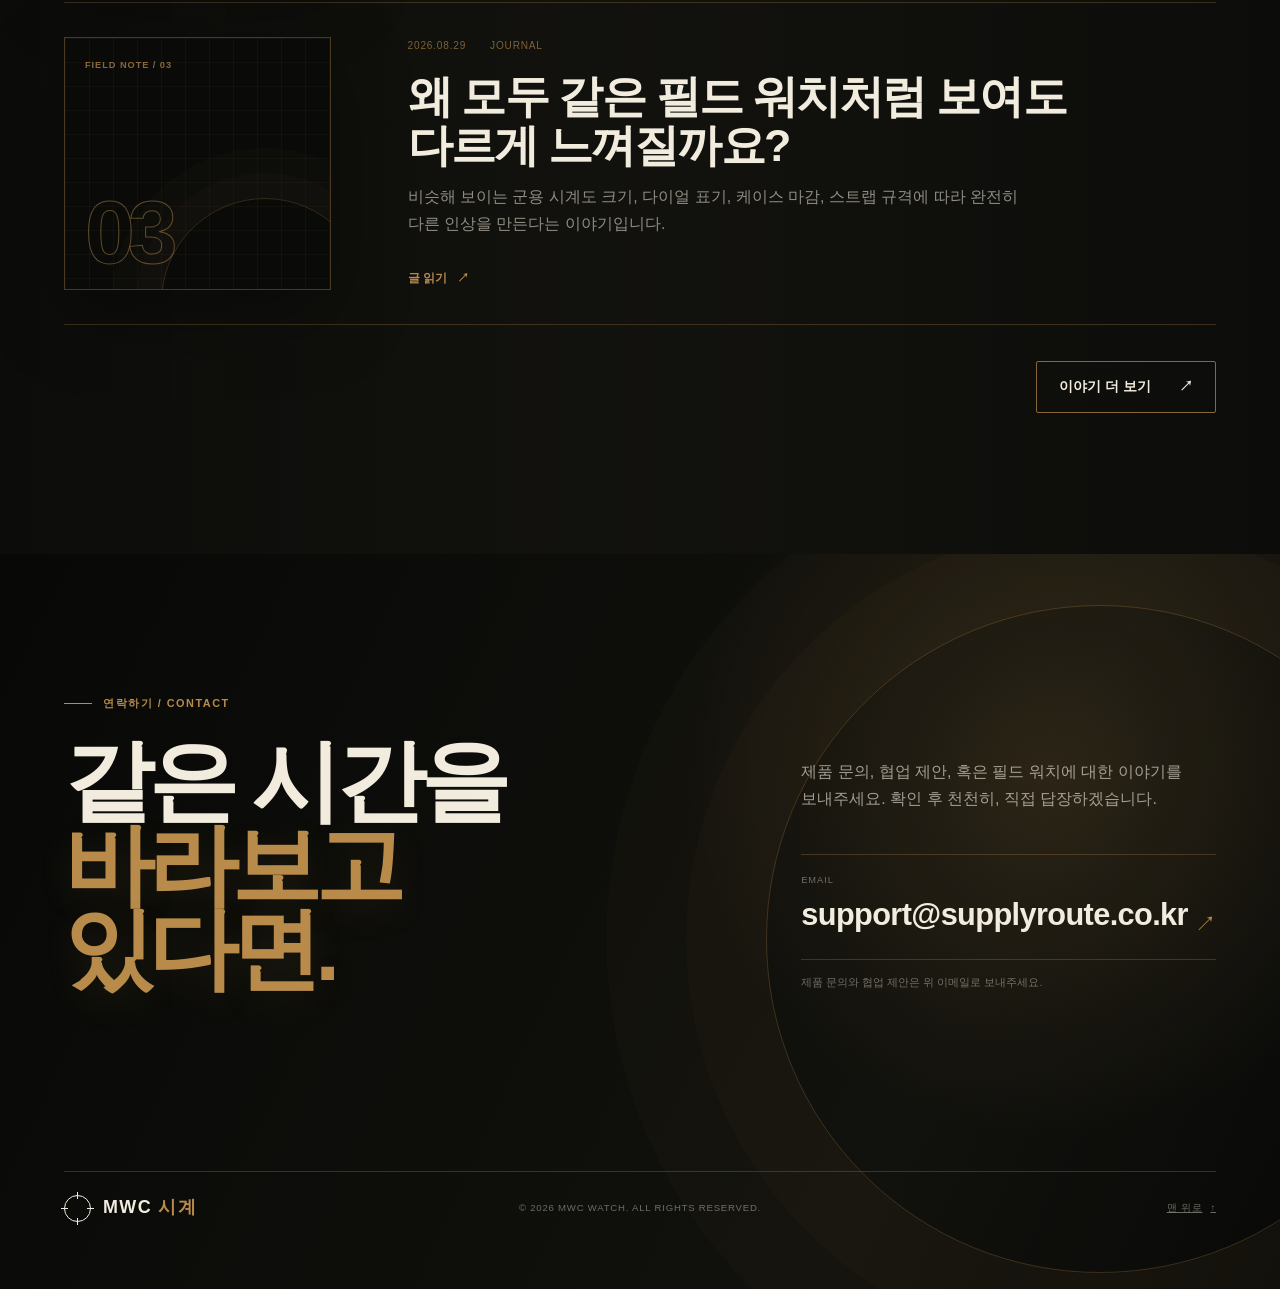
==== commit a7946bcb: "Start scrub video at four seconds" ====
--- a/index.html
+++ b/index.html
@@ -39,7 +39,7 @@
   </header>
 
   <main id="main">
-    <section class="rd-scrub" id="home" data-section data-section-name="HOME / 001" data-clip="assets/hero-scrub.mp4?v=20260829-3" data-clip-m="assets/hero-scrub-m.mp4?v=20260829-3" data-poster="assets/hero-poster.jpg?v=20260829-3" data-poster-m="assets/hero-poster-m.jpg?v=20260829-3" data-scroll="3">
+    <section class="rd-scrub" id="home" data-section data-section-name="HOME / 001" data-clip="assets/hero-scrub.mp4?v=20260829-4" data-clip-m="assets/hero-scrub-m.mp4?v=20260829-4" data-poster="assets/hero-poster.jpg?v=20260829-4" data-poster-m="assets/hero-poster-m.jpg?v=20260829-4" data-scroll="3">
       <div class="rd-scrub__band" data-a="0" data-b="0.45">
         <span class="rd-scrub__kicker">MWC FIELD INSTRUMENTS</span>
         <h1>시간을 읽는<br>가장 단단한 방식.</h1>
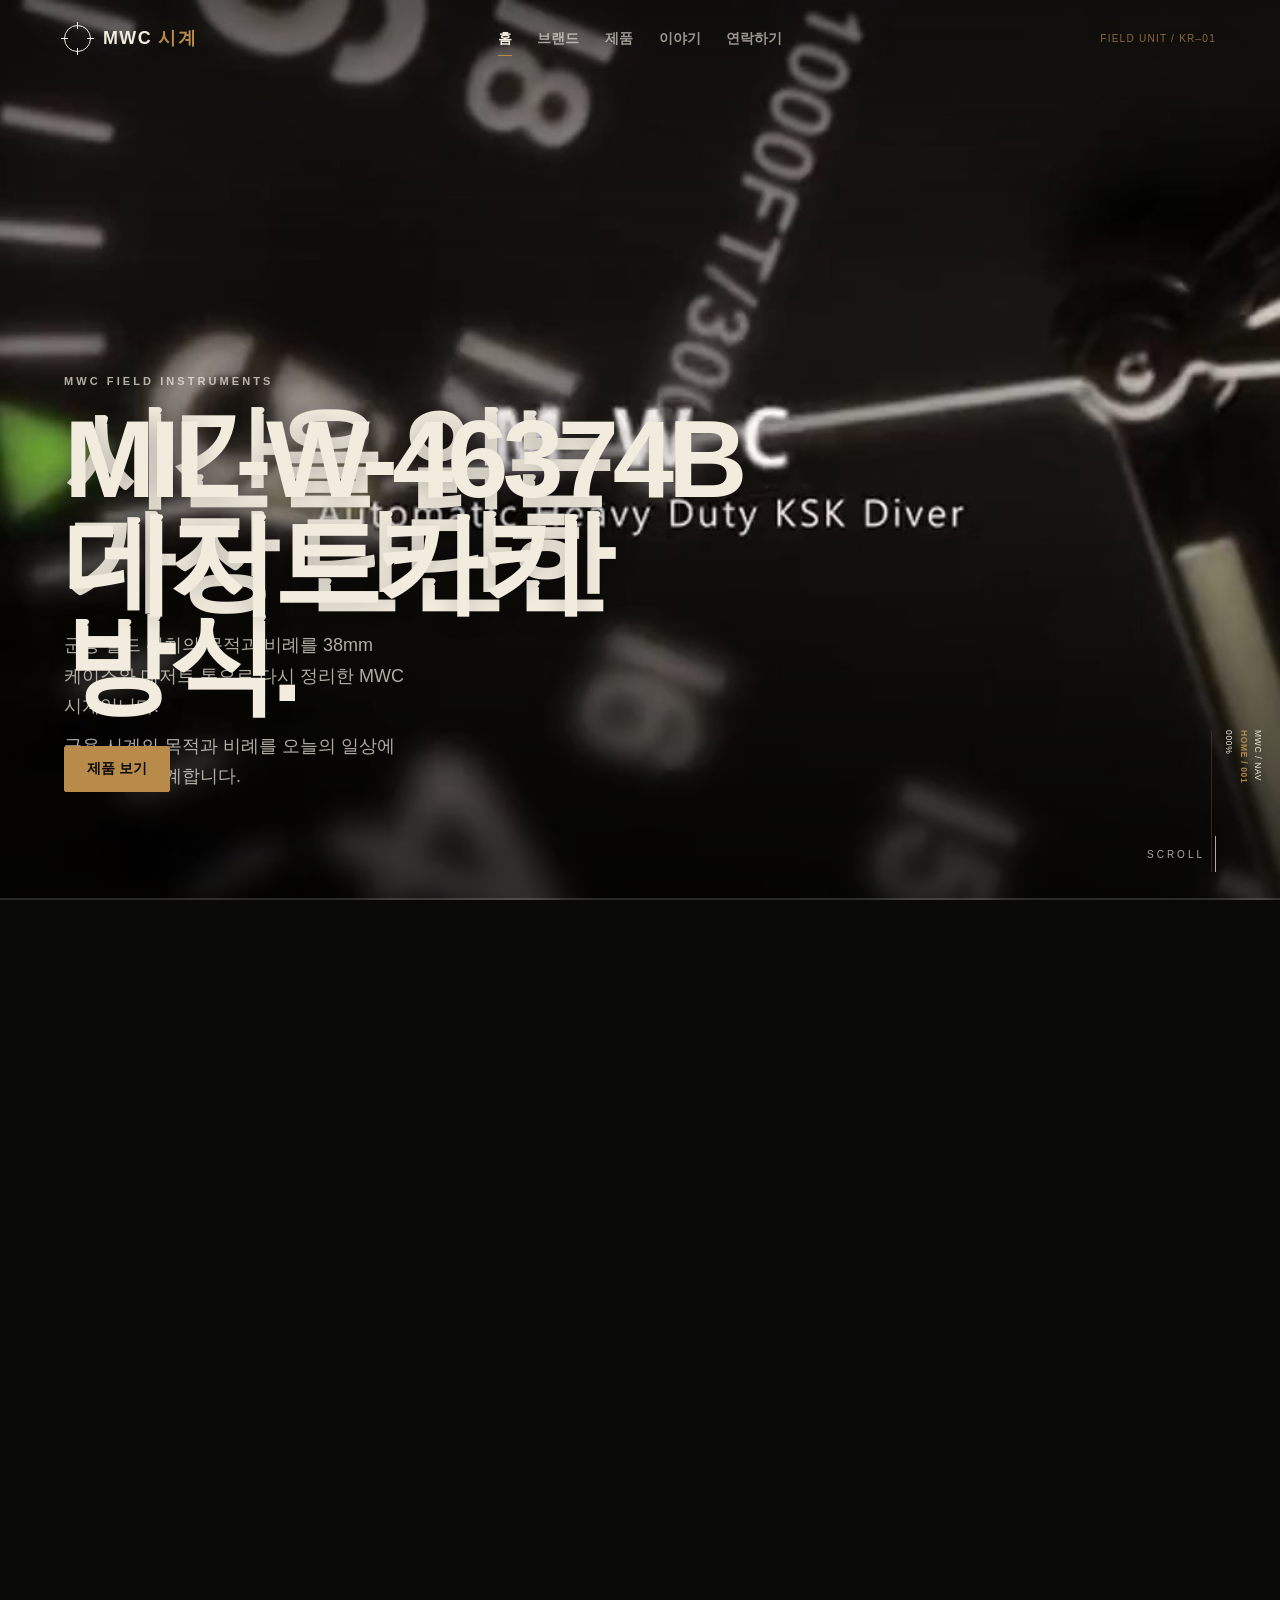
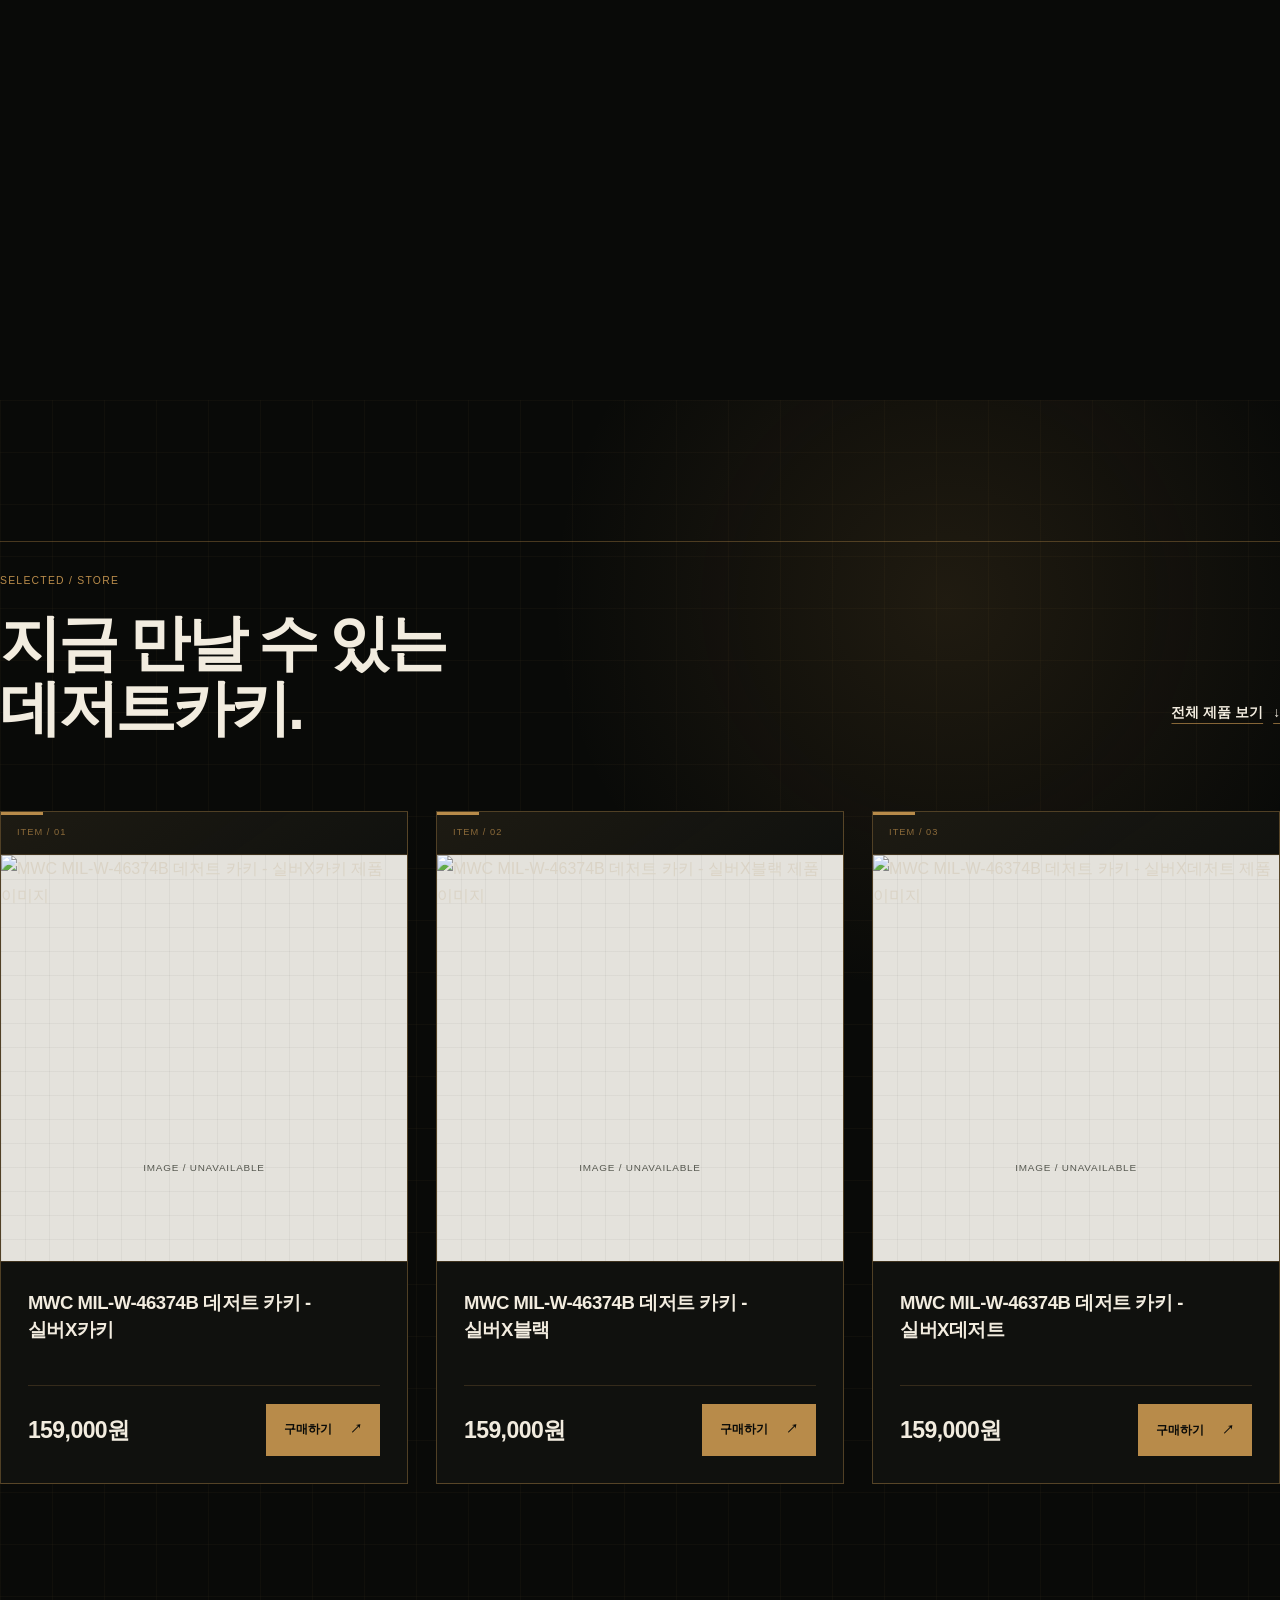
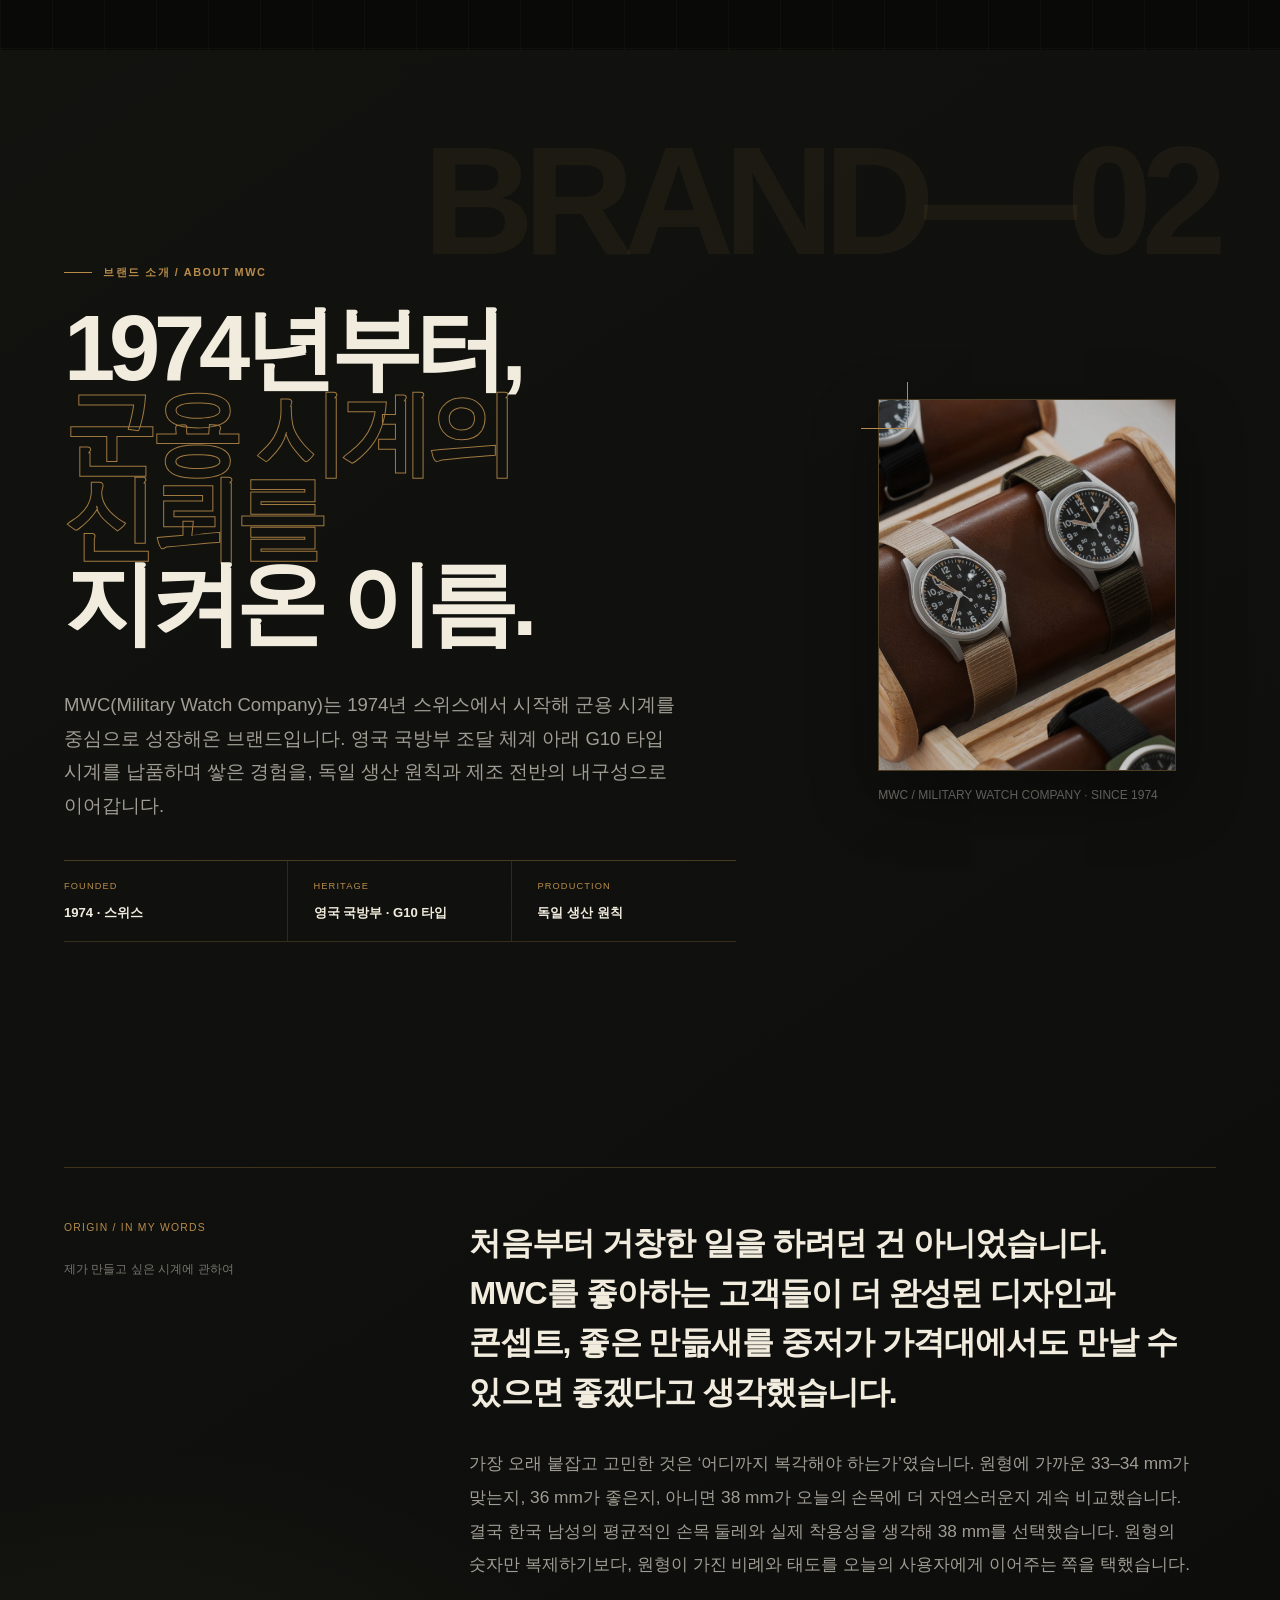
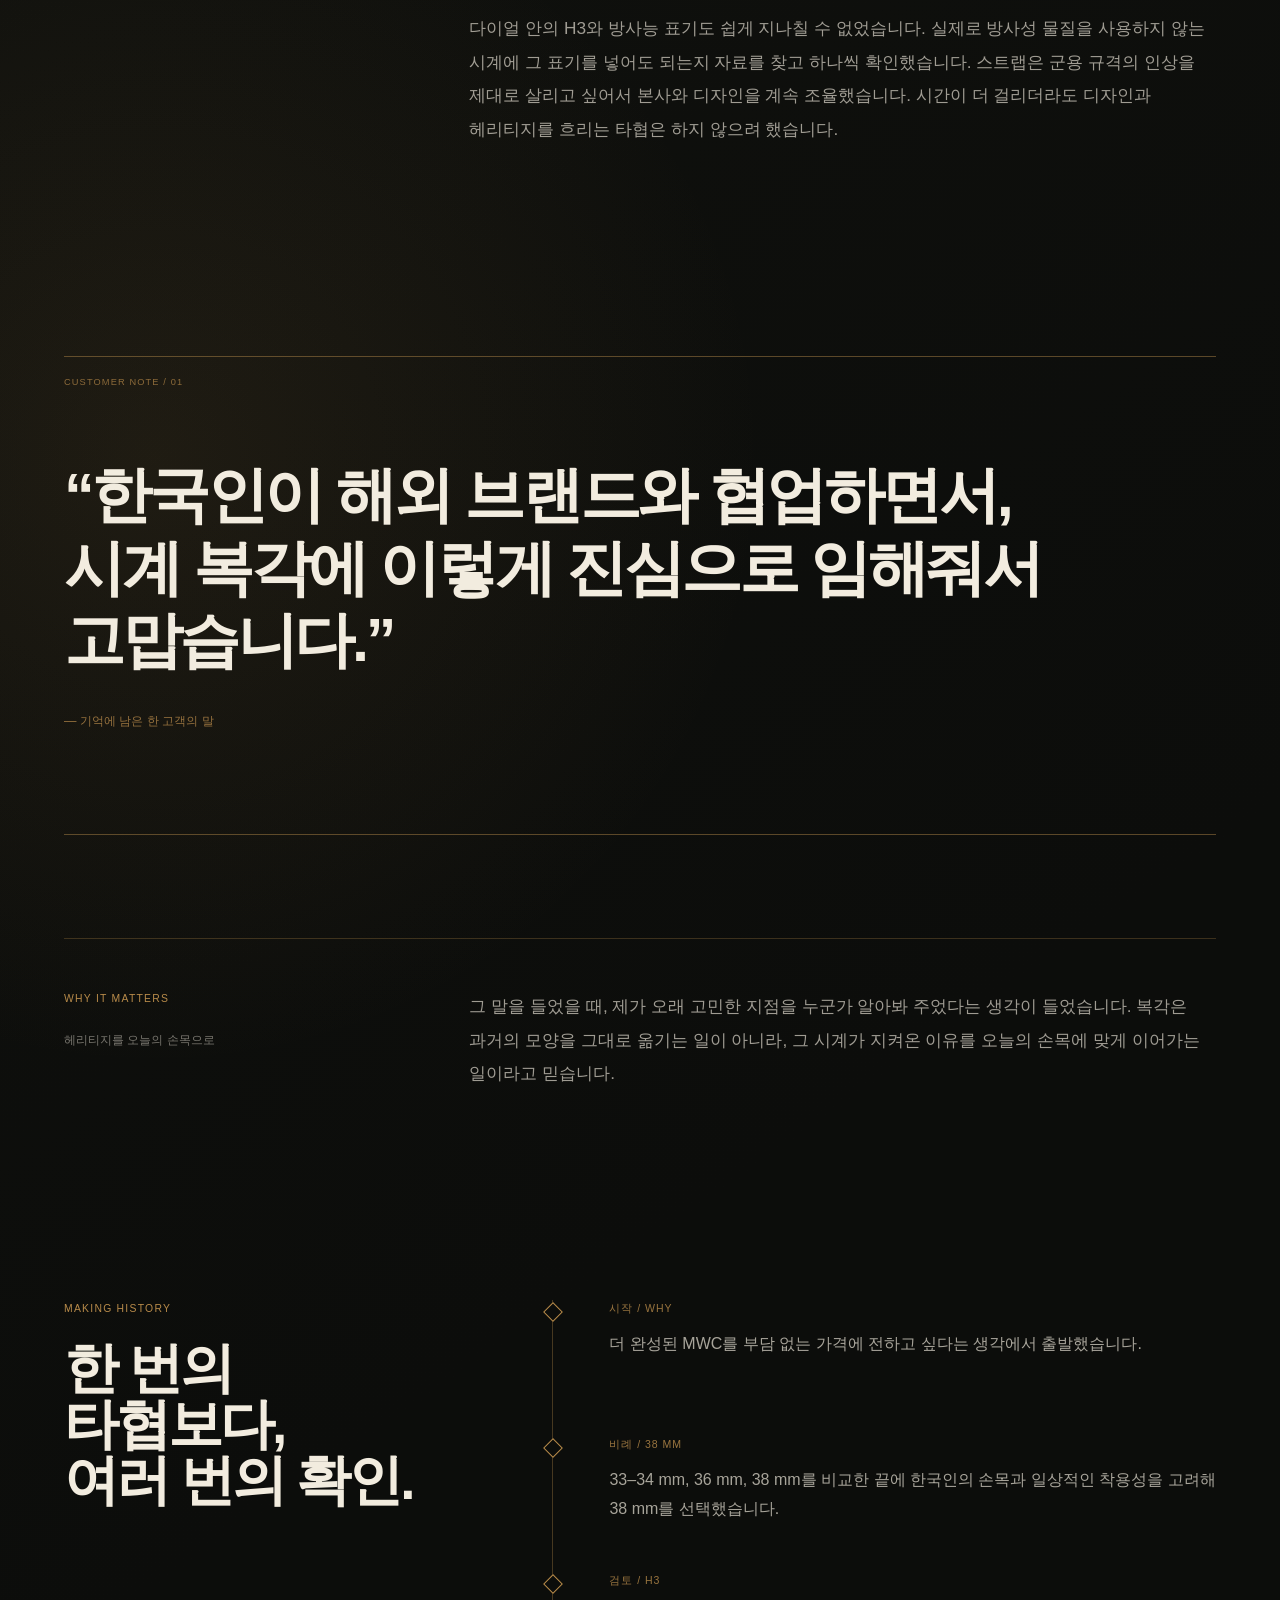
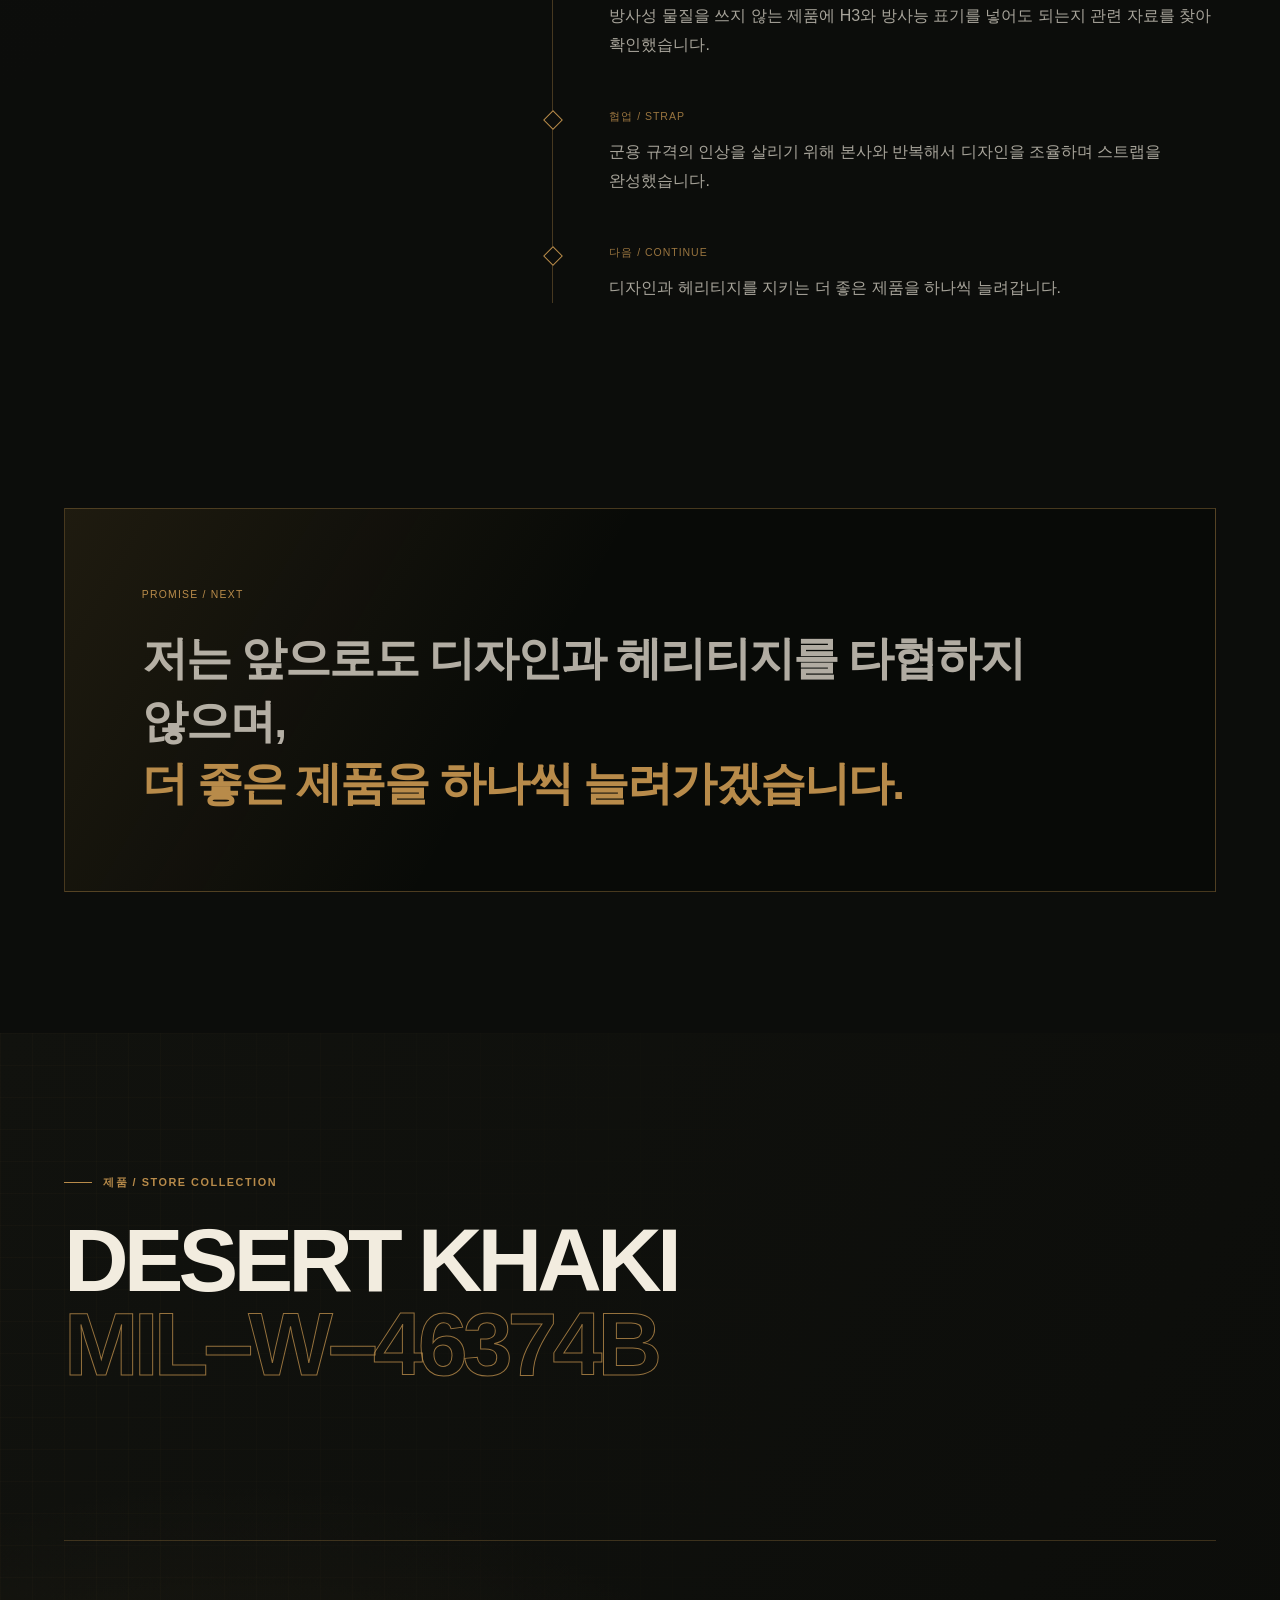
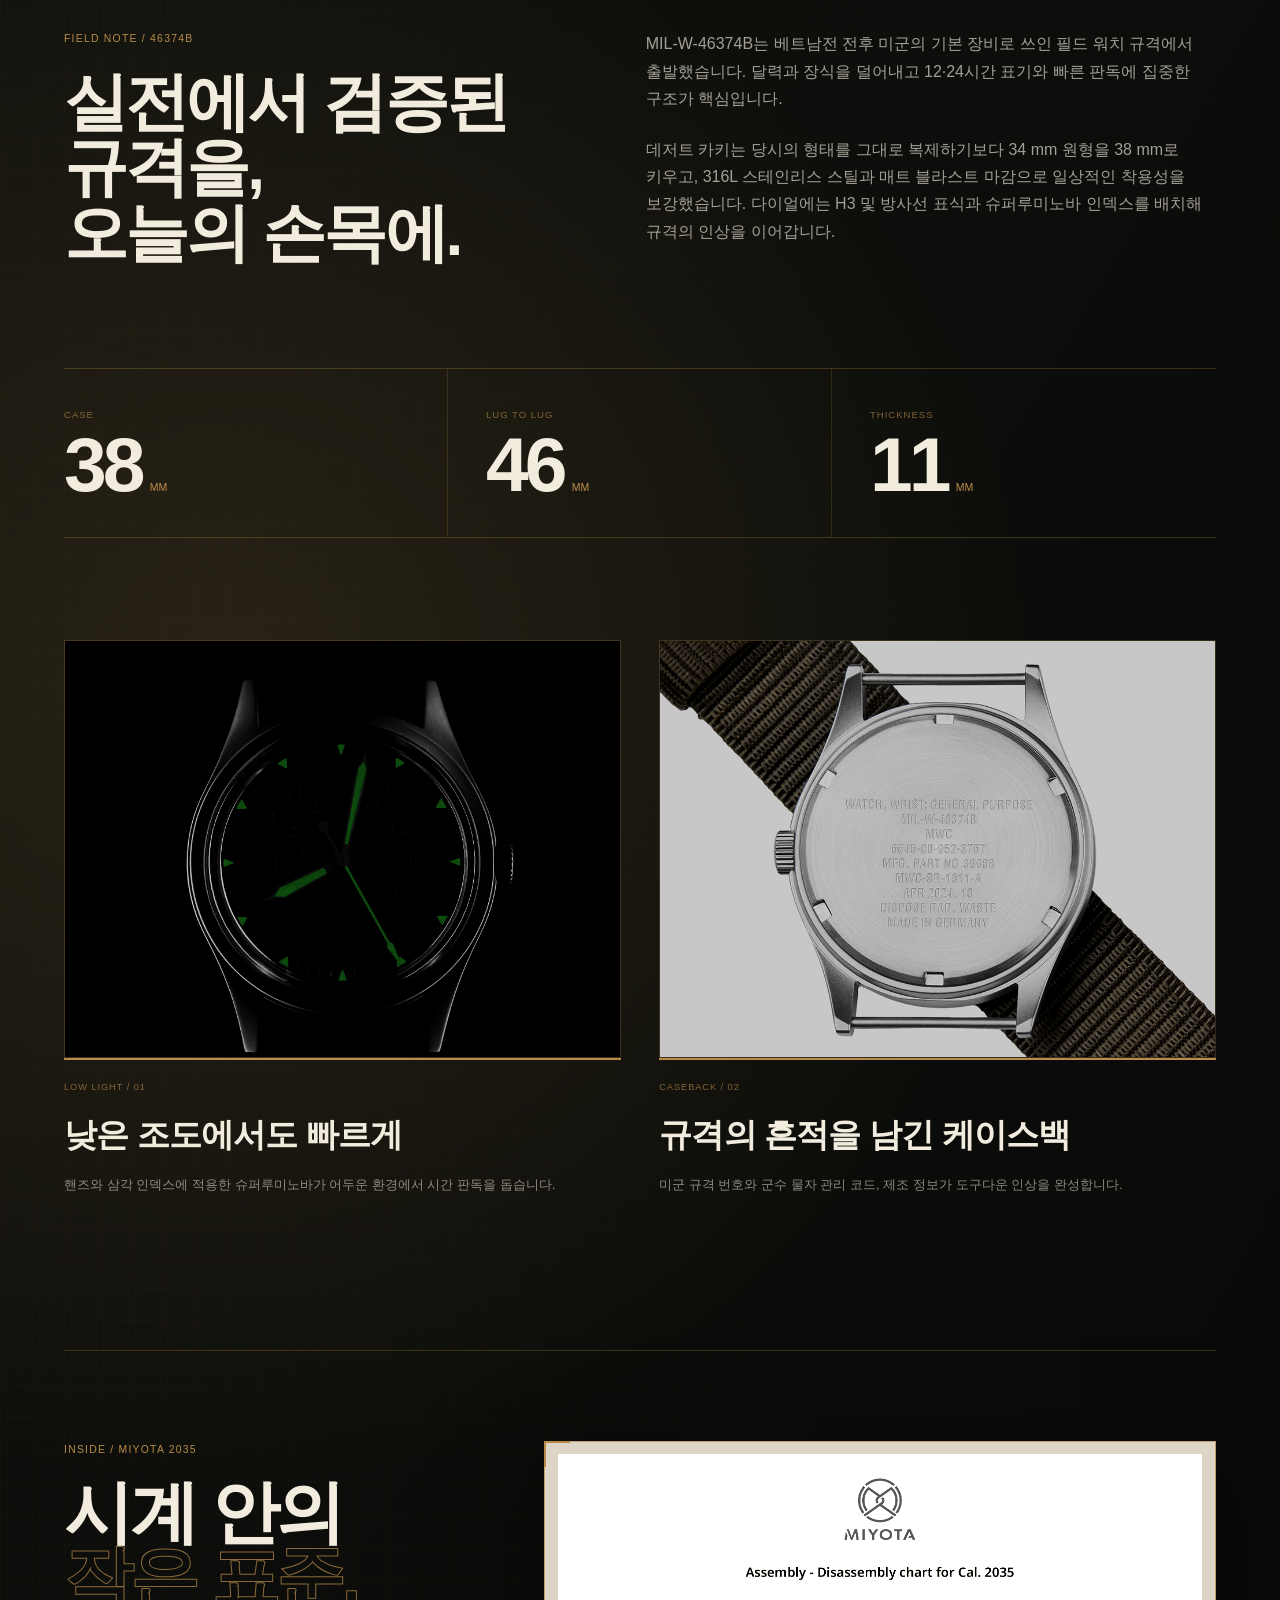
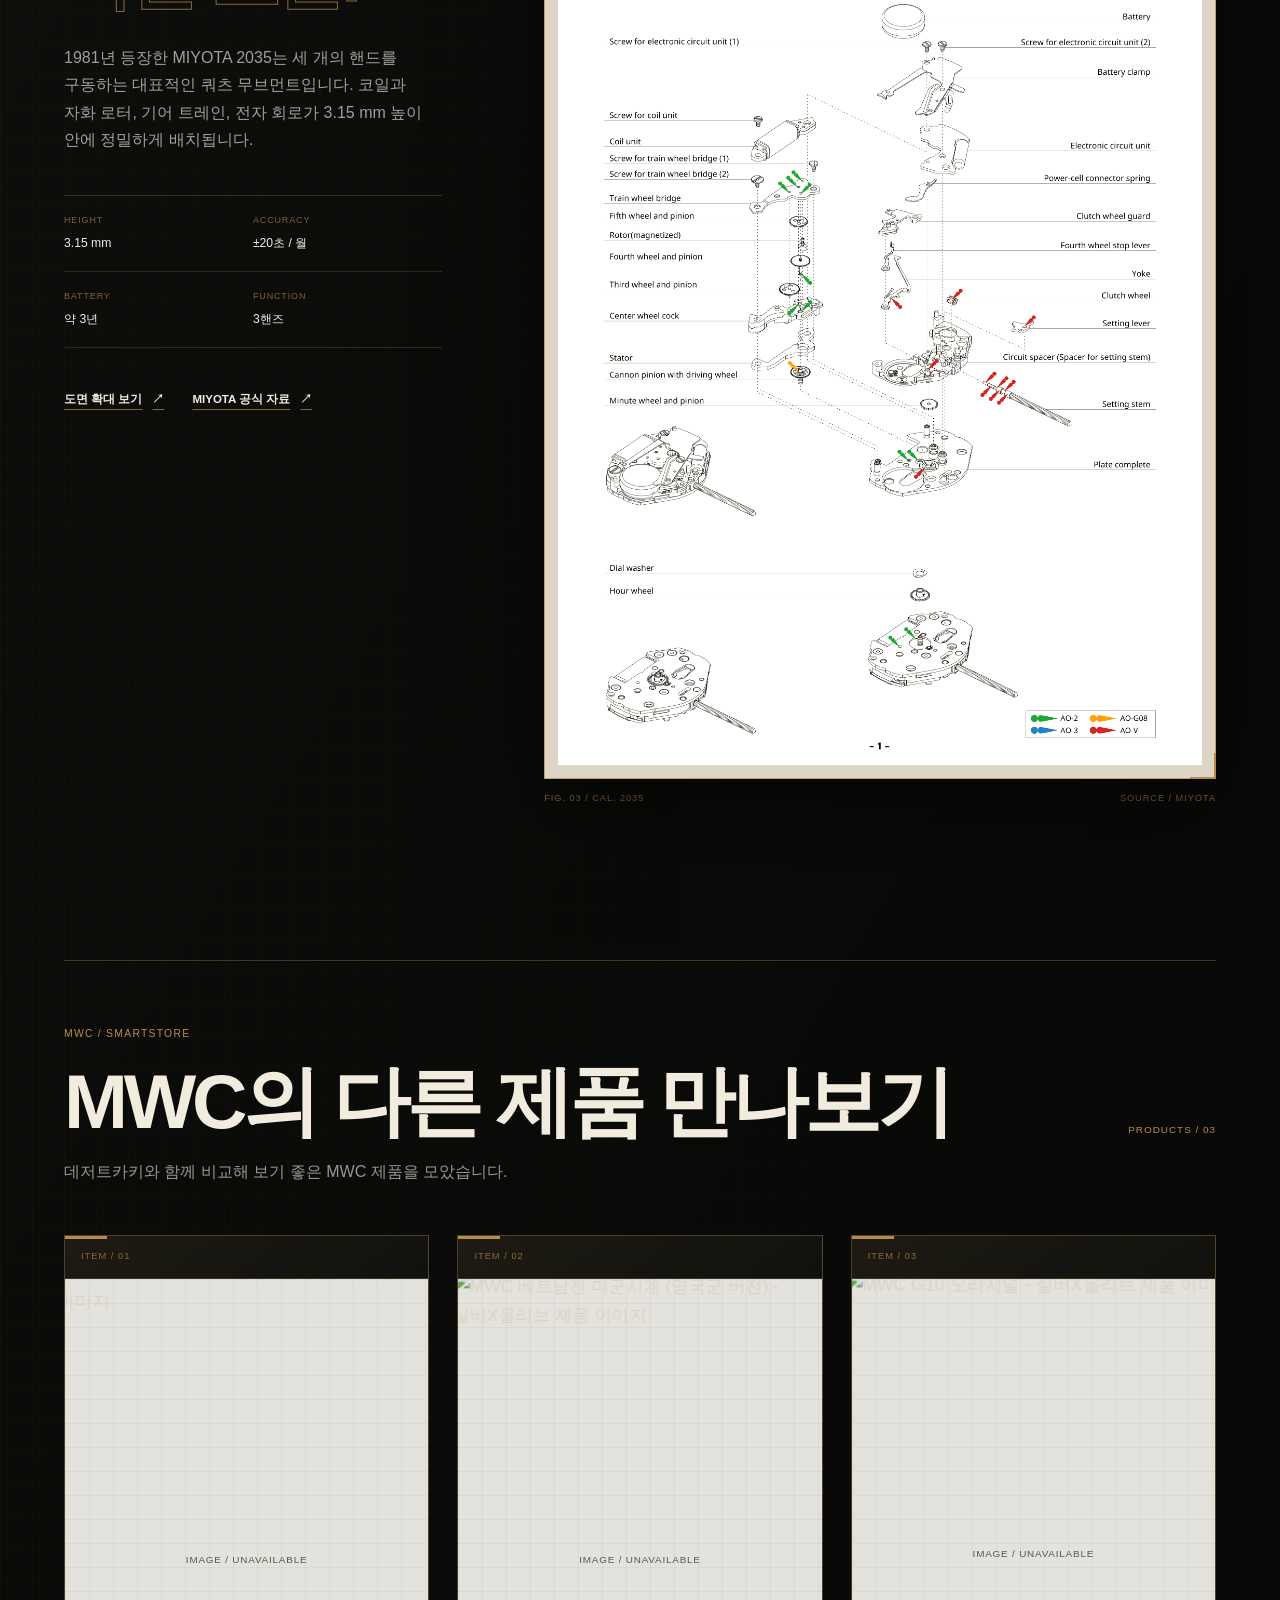
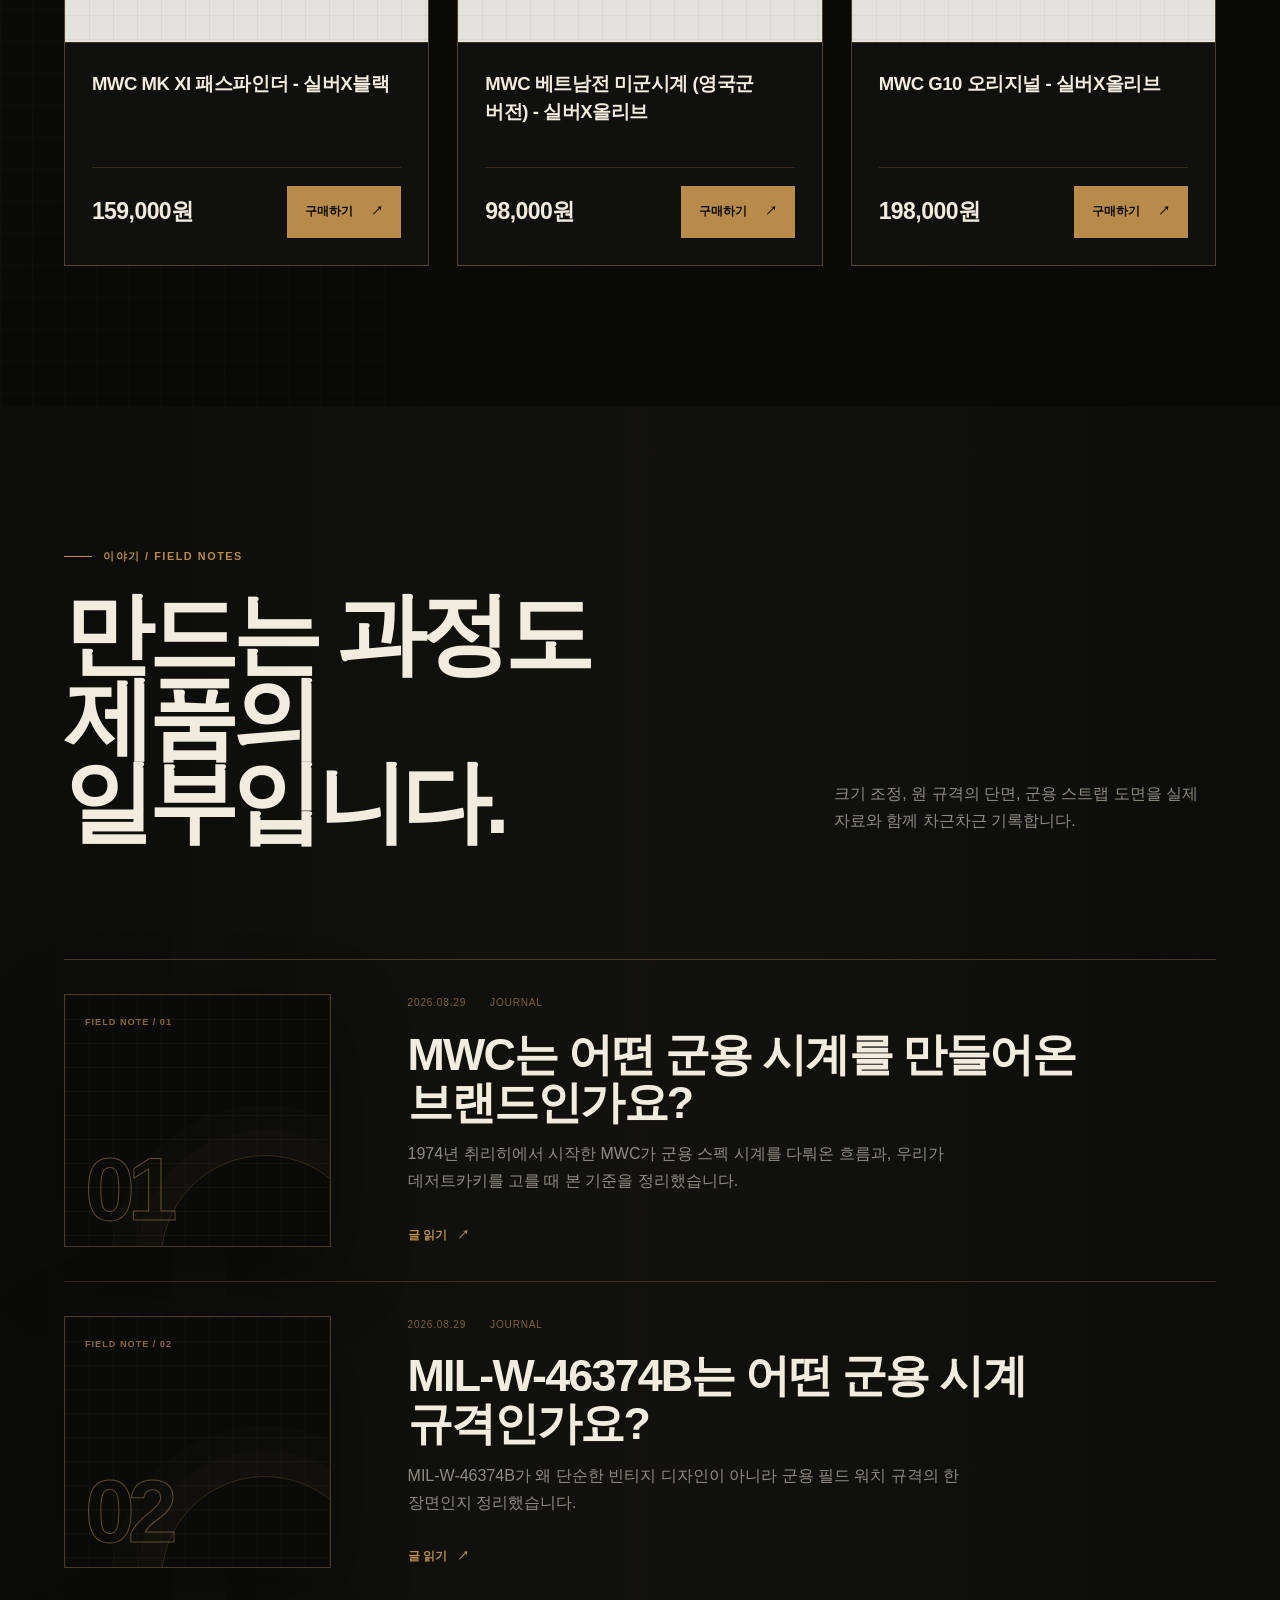
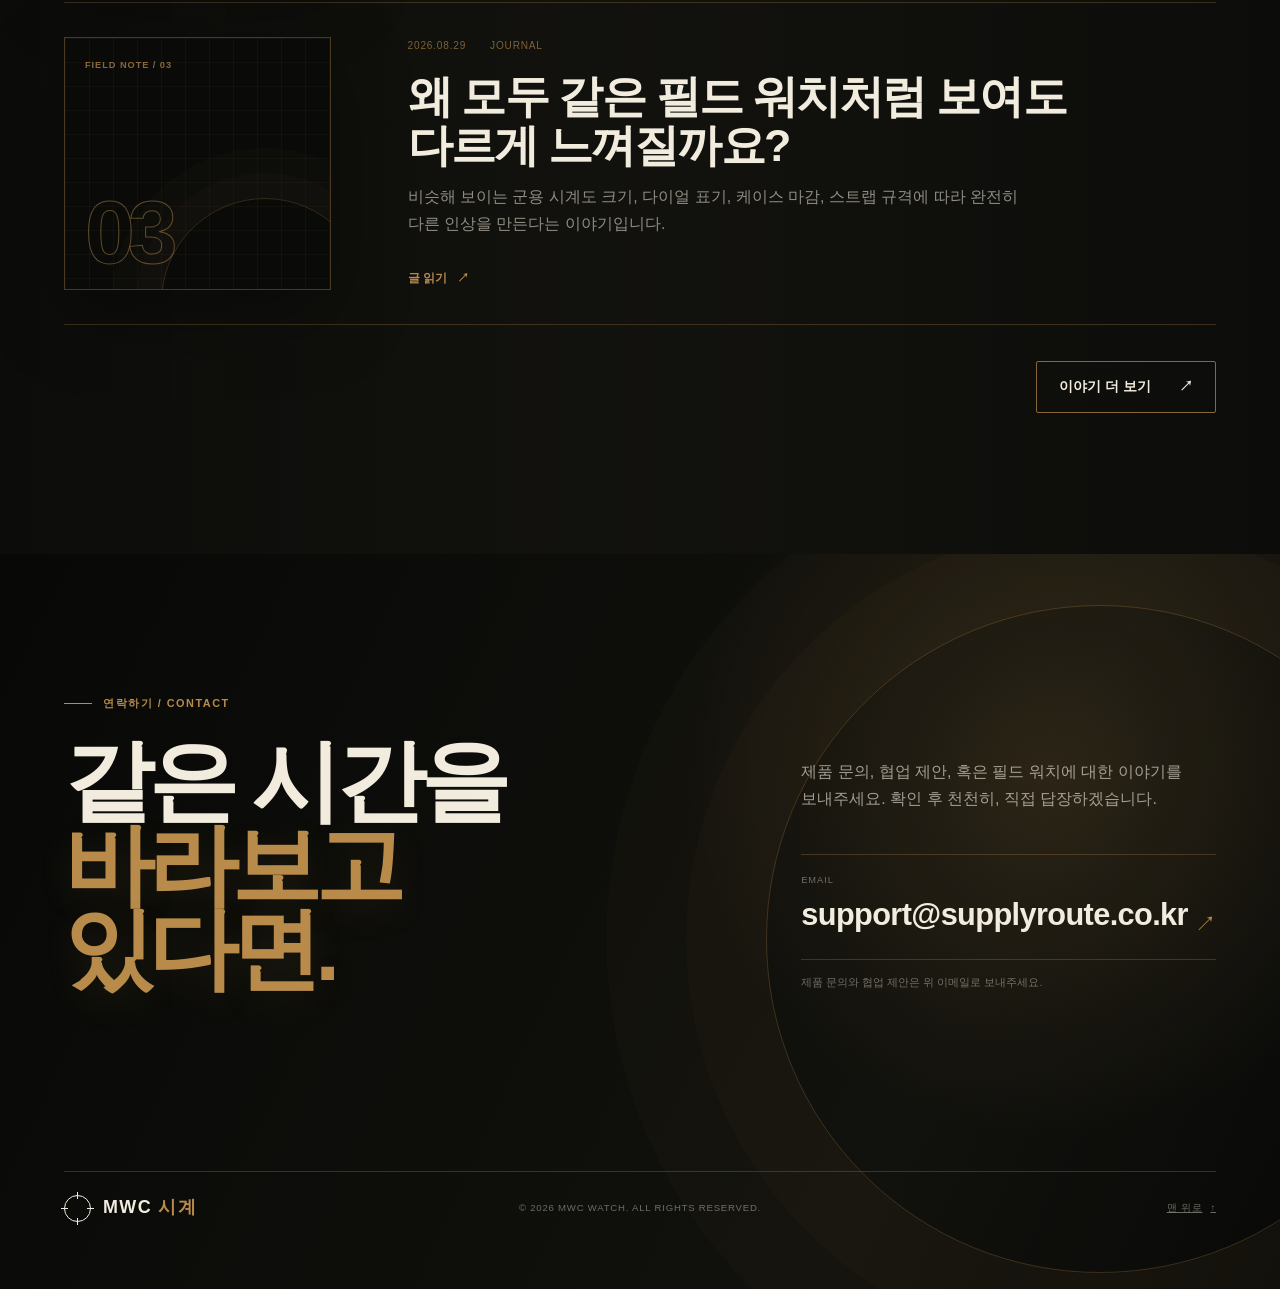
==== commit b6997f1f: "Start scrub video at 3.7 seconds" ====
--- a/index.html
+++ b/index.html
@@ -39,7 +39,7 @@
   </header>
 
   <main id="main">
-    <section class="rd-scrub" id="home" data-section data-section-name="HOME / 001" data-clip="assets/hero-scrub.mp4?v=20260829-4" data-clip-m="assets/hero-scrub-m.mp4?v=20260829-4" data-poster="assets/hero-poster.jpg?v=20260829-4" data-poster-m="assets/hero-poster-m.jpg?v=20260829-4" data-scroll="3">
+    <section class="rd-scrub" id="home" data-section data-section-name="HOME / 001" data-clip="assets/hero-scrub.mp4?v=20260829-5" data-clip-m="assets/hero-scrub-m.mp4?v=20260829-5" data-poster="assets/hero-poster.jpg?v=20260829-5" data-poster-m="assets/hero-poster-m.jpg?v=20260829-5" data-scroll="3">
       <div class="rd-scrub__band" data-a="0" data-b="0.45">
         <span class="rd-scrub__kicker">MWC FIELD INSTRUMENTS</span>
         <h1>시간을 읽는<br>가장 단단한 방식.</h1>
--- a/styles.css
+++ b/styles.css
@@ -781,12 +781,22 @@
   background-size: 24px 24px, 24px 24px, auto;
 }
 .catalog-card-image img {
+  --product-scale: 1;
+  --product-shift-x: 0%;
+  --product-shift-y: 0%;
   display: block;
   width: 100%;
   height: 100%;
   object-fit: cover;
   filter: saturate(.82) contrast(1.04);
+  transform: translate3d(var(--product-shift-x), var(--product-shift-y), 0) scale(var(--product-scale));
+  transform-origin: 50% 50%;
   transition: transform 420ms var(--ease), filter 420ms var(--ease);
+}
+.product-catalog-more .catalog-card-image img {
+  padding: 0;
+  object-fit: cover;
+  object-position: 50% 50%;
 }
 .catalog-card-image.is-image-error::after {
   content: "IMAGE / UNAVAILABLE";
@@ -844,7 +854,10 @@
 }
 .catalog-buy:hover { color: var(--paper-bright); background: transparent; transform: translateY(-2px); }
 .catalog-buy:active { transform: translateY(0); }
-.catalog-card:hover .catalog-card-image img { filter: saturate(.92) contrast(1.04); transform: scale(1.025); }
+.catalog-card:hover .catalog-card-image img {
+  filter: saturate(.92) contrast(1.04);
+  transform: translate3d(var(--product-shift-x), var(--product-shift-y), 0) scale(calc(var(--product-scale) + .025));
+}
 
 .product-deep-dive {
   position: relative;
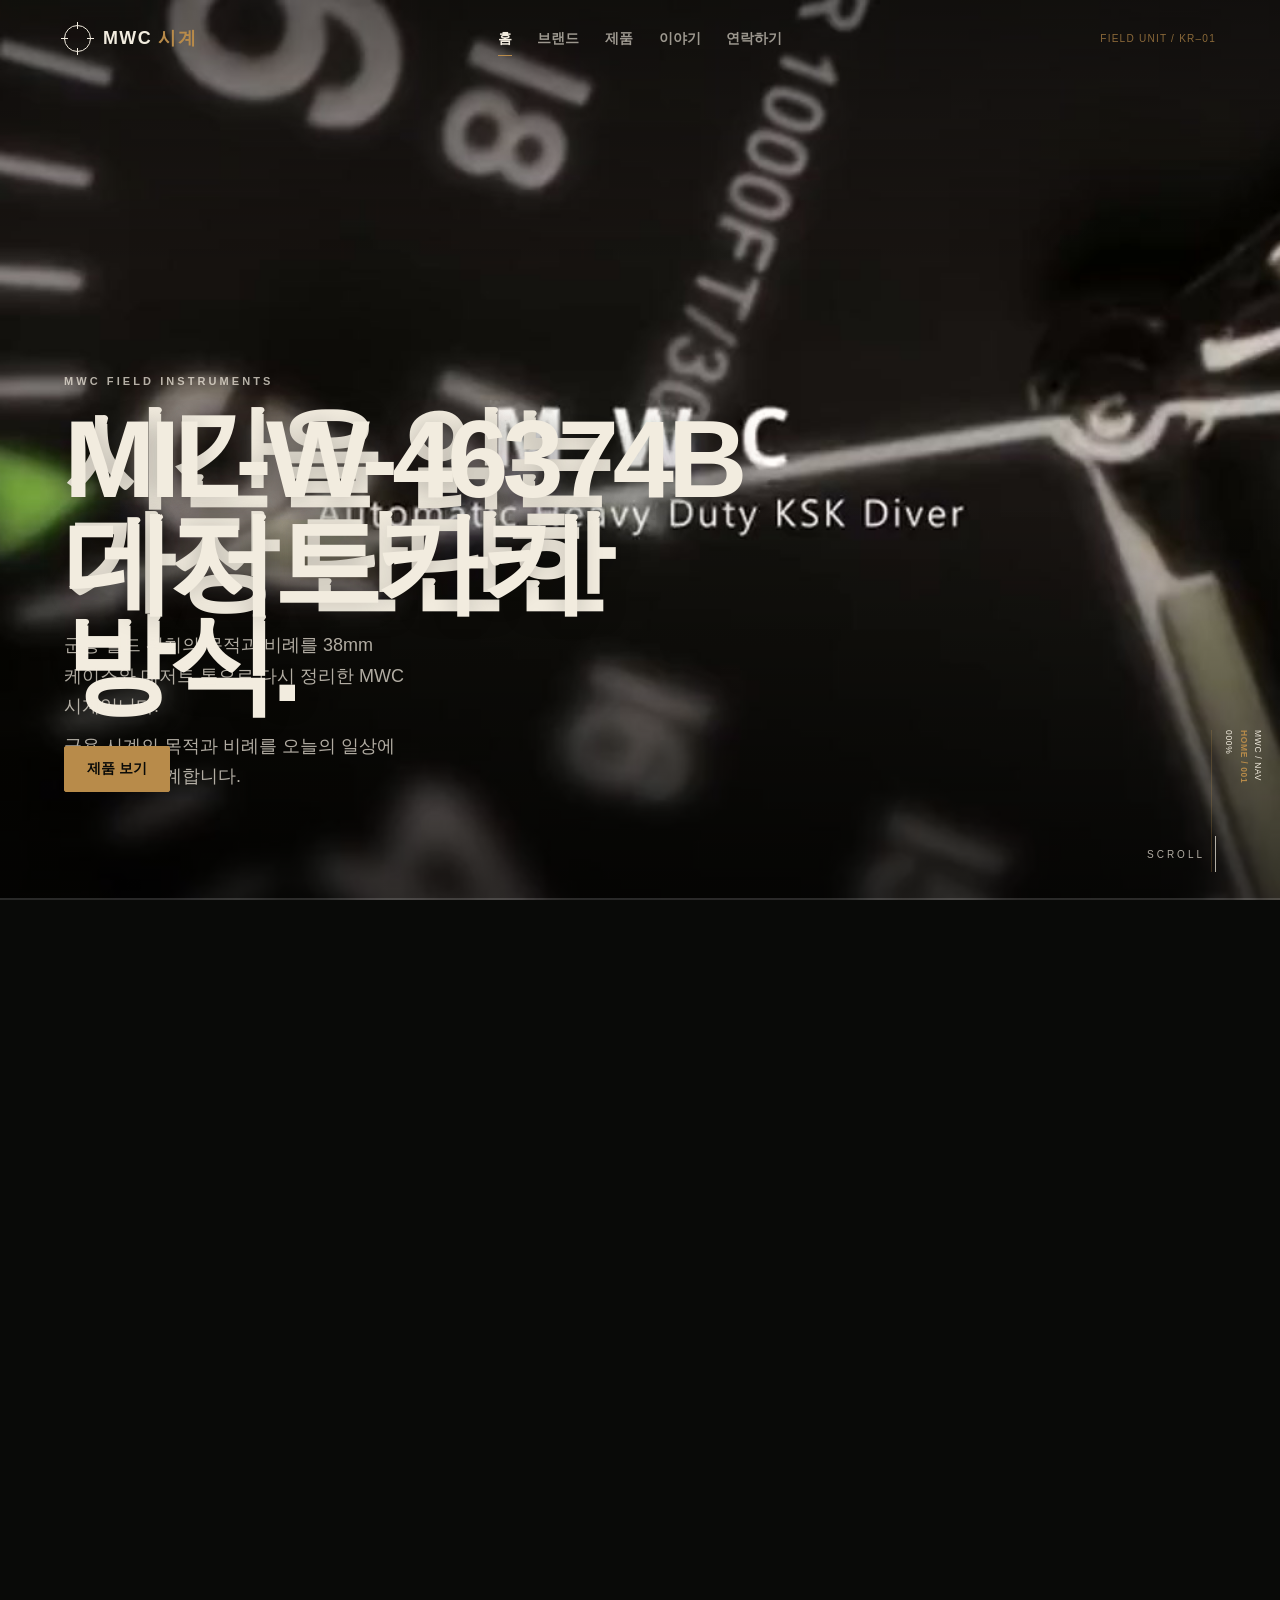
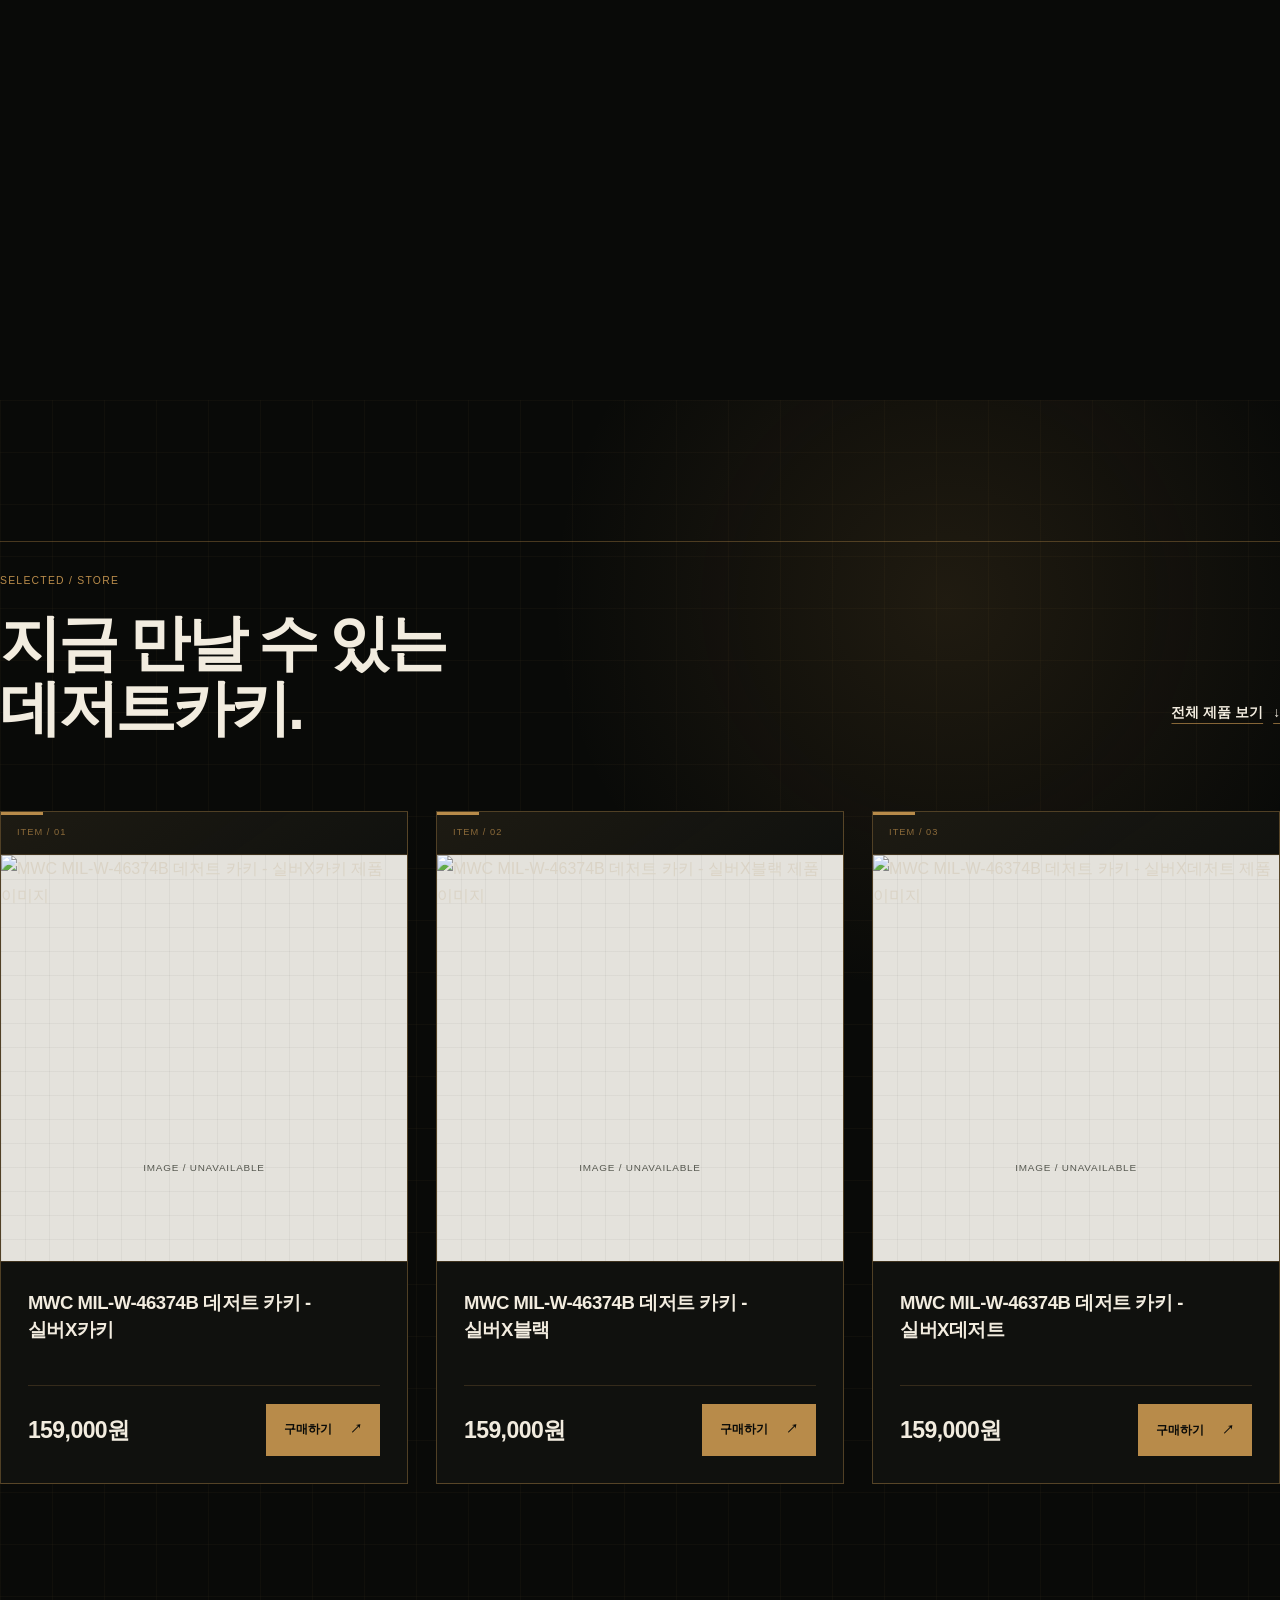
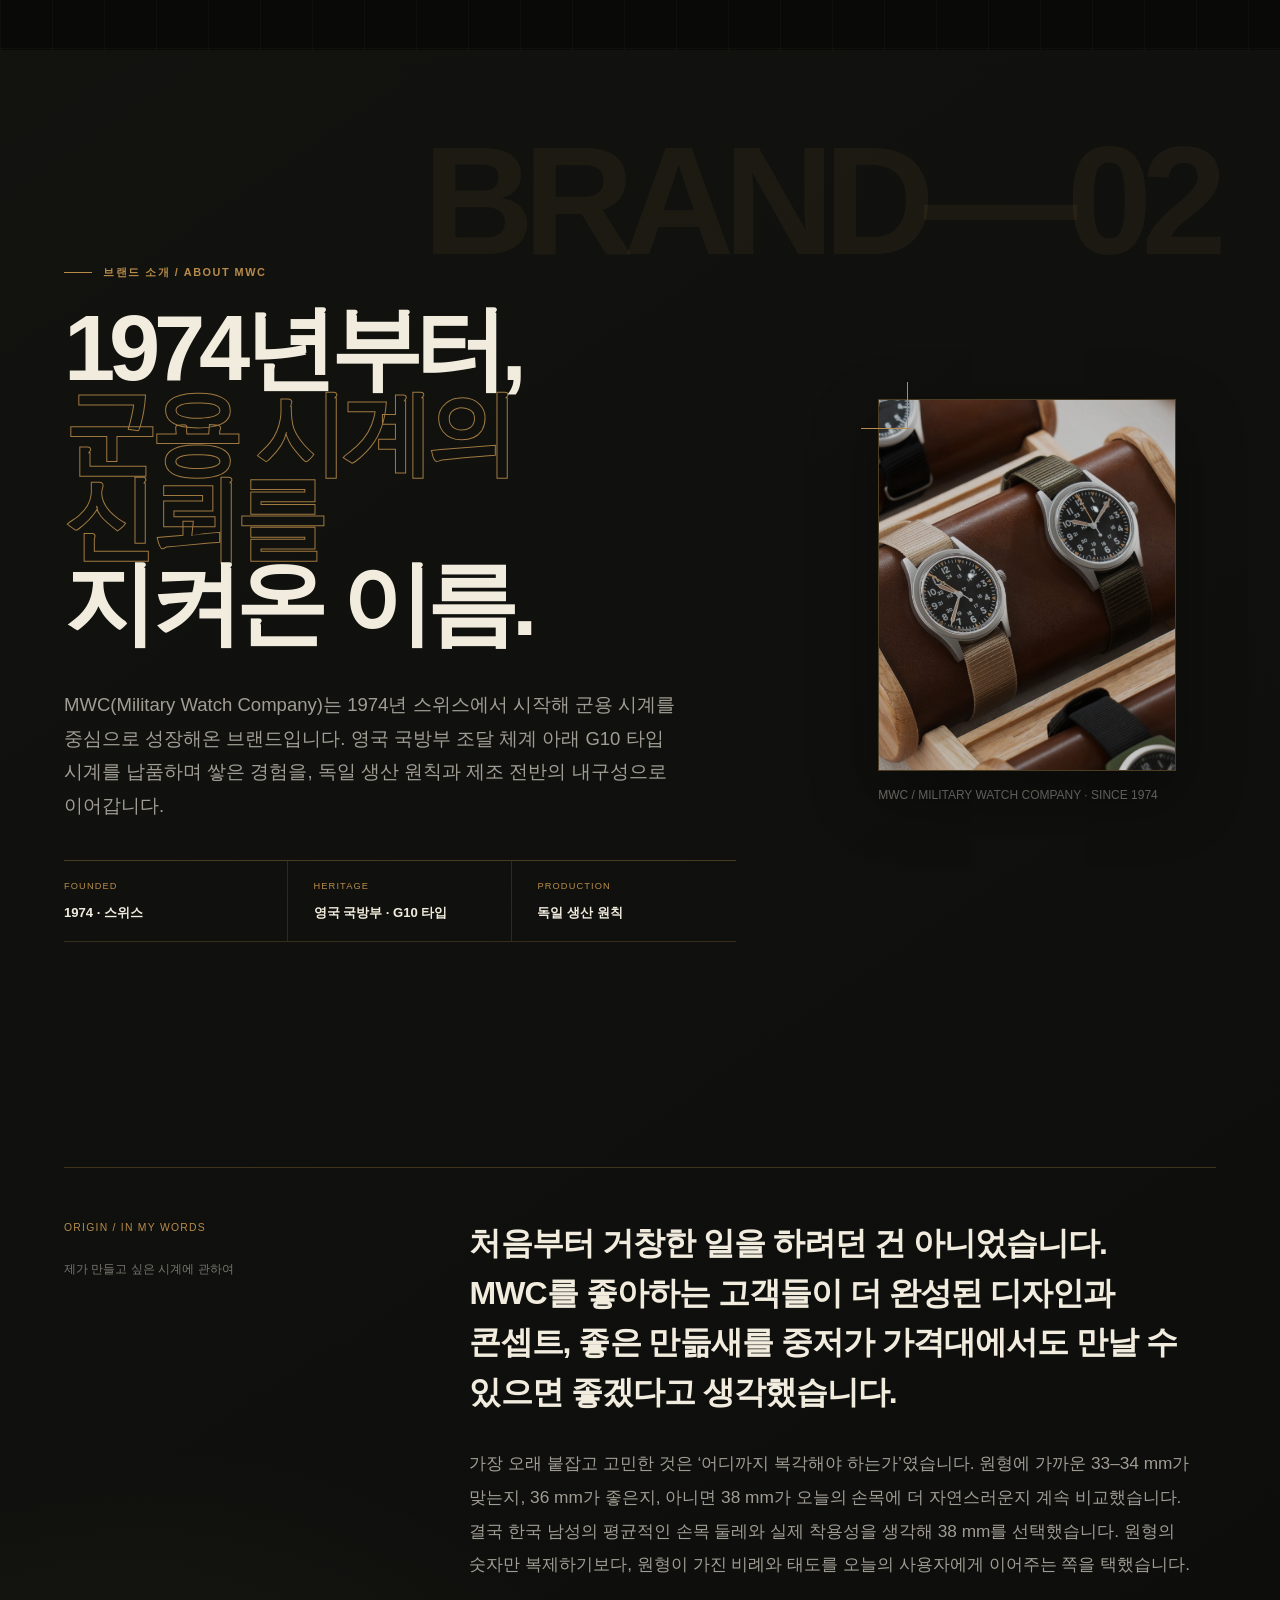
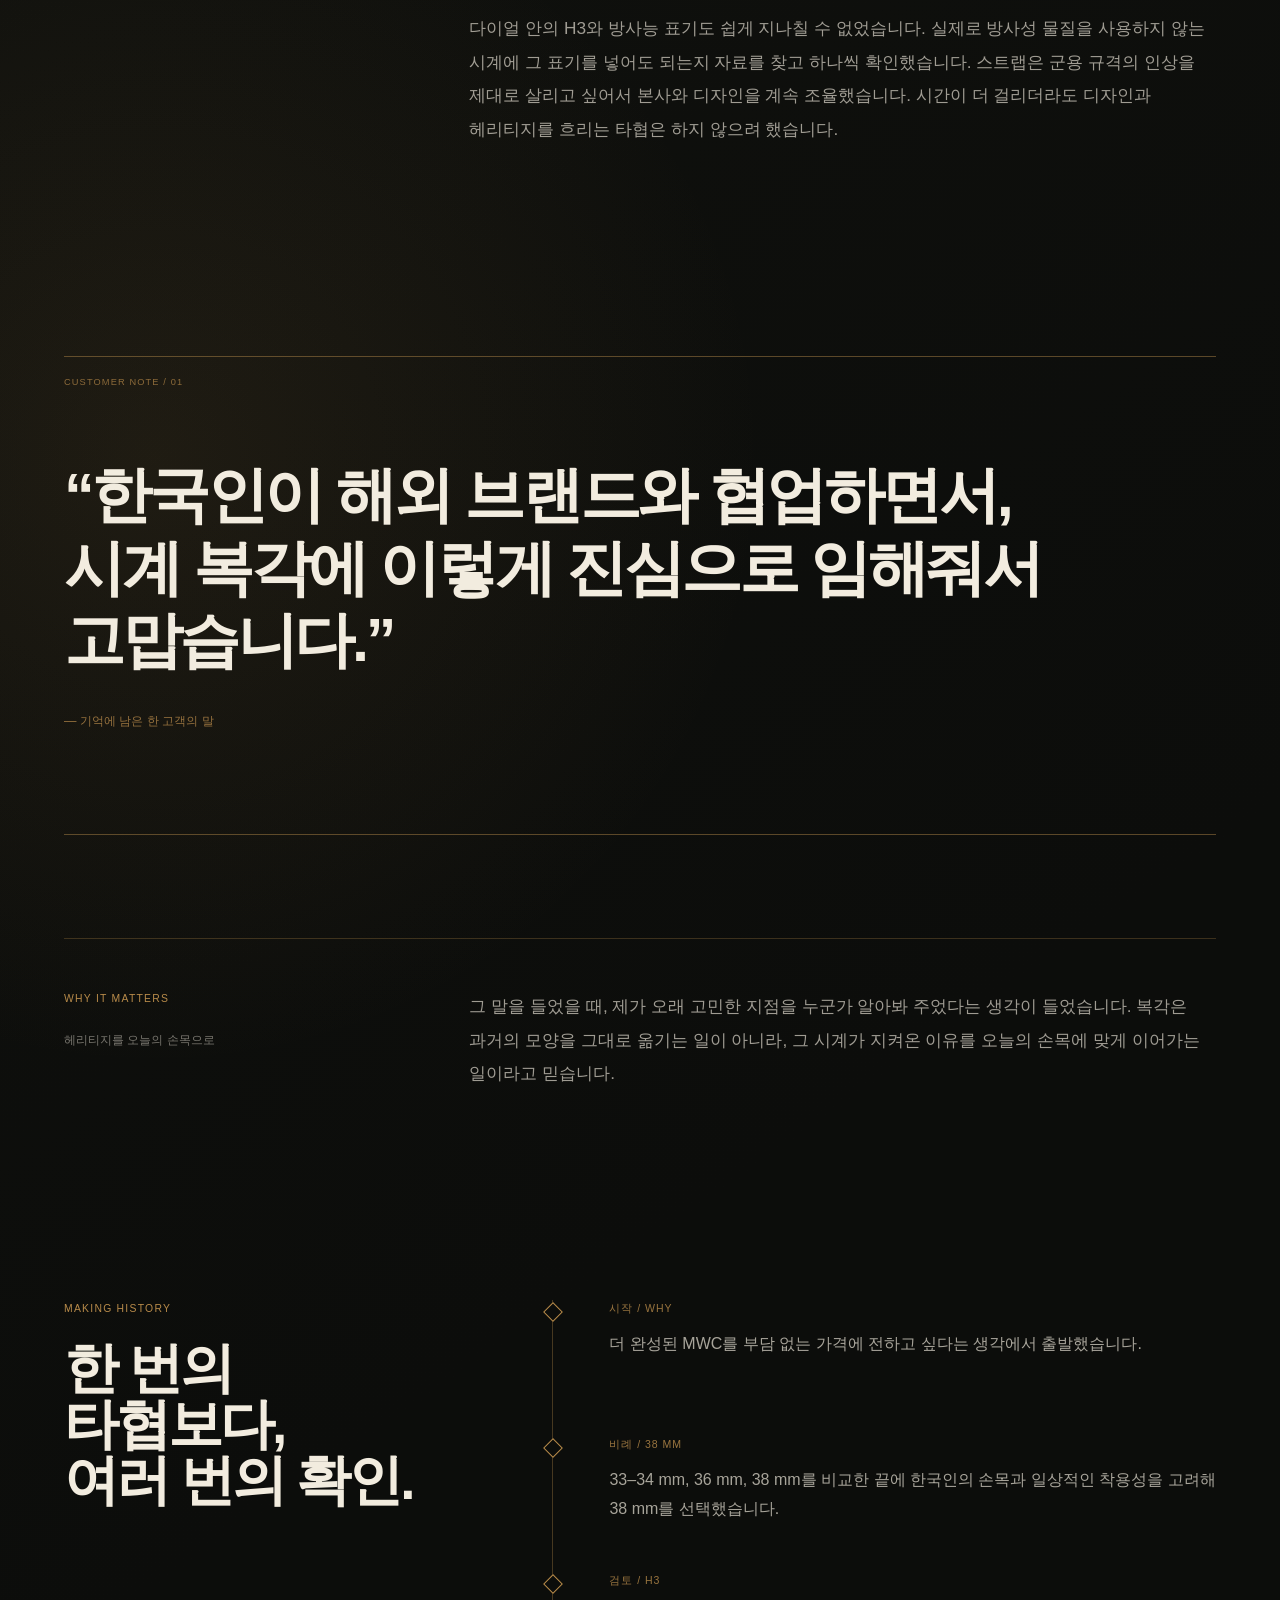
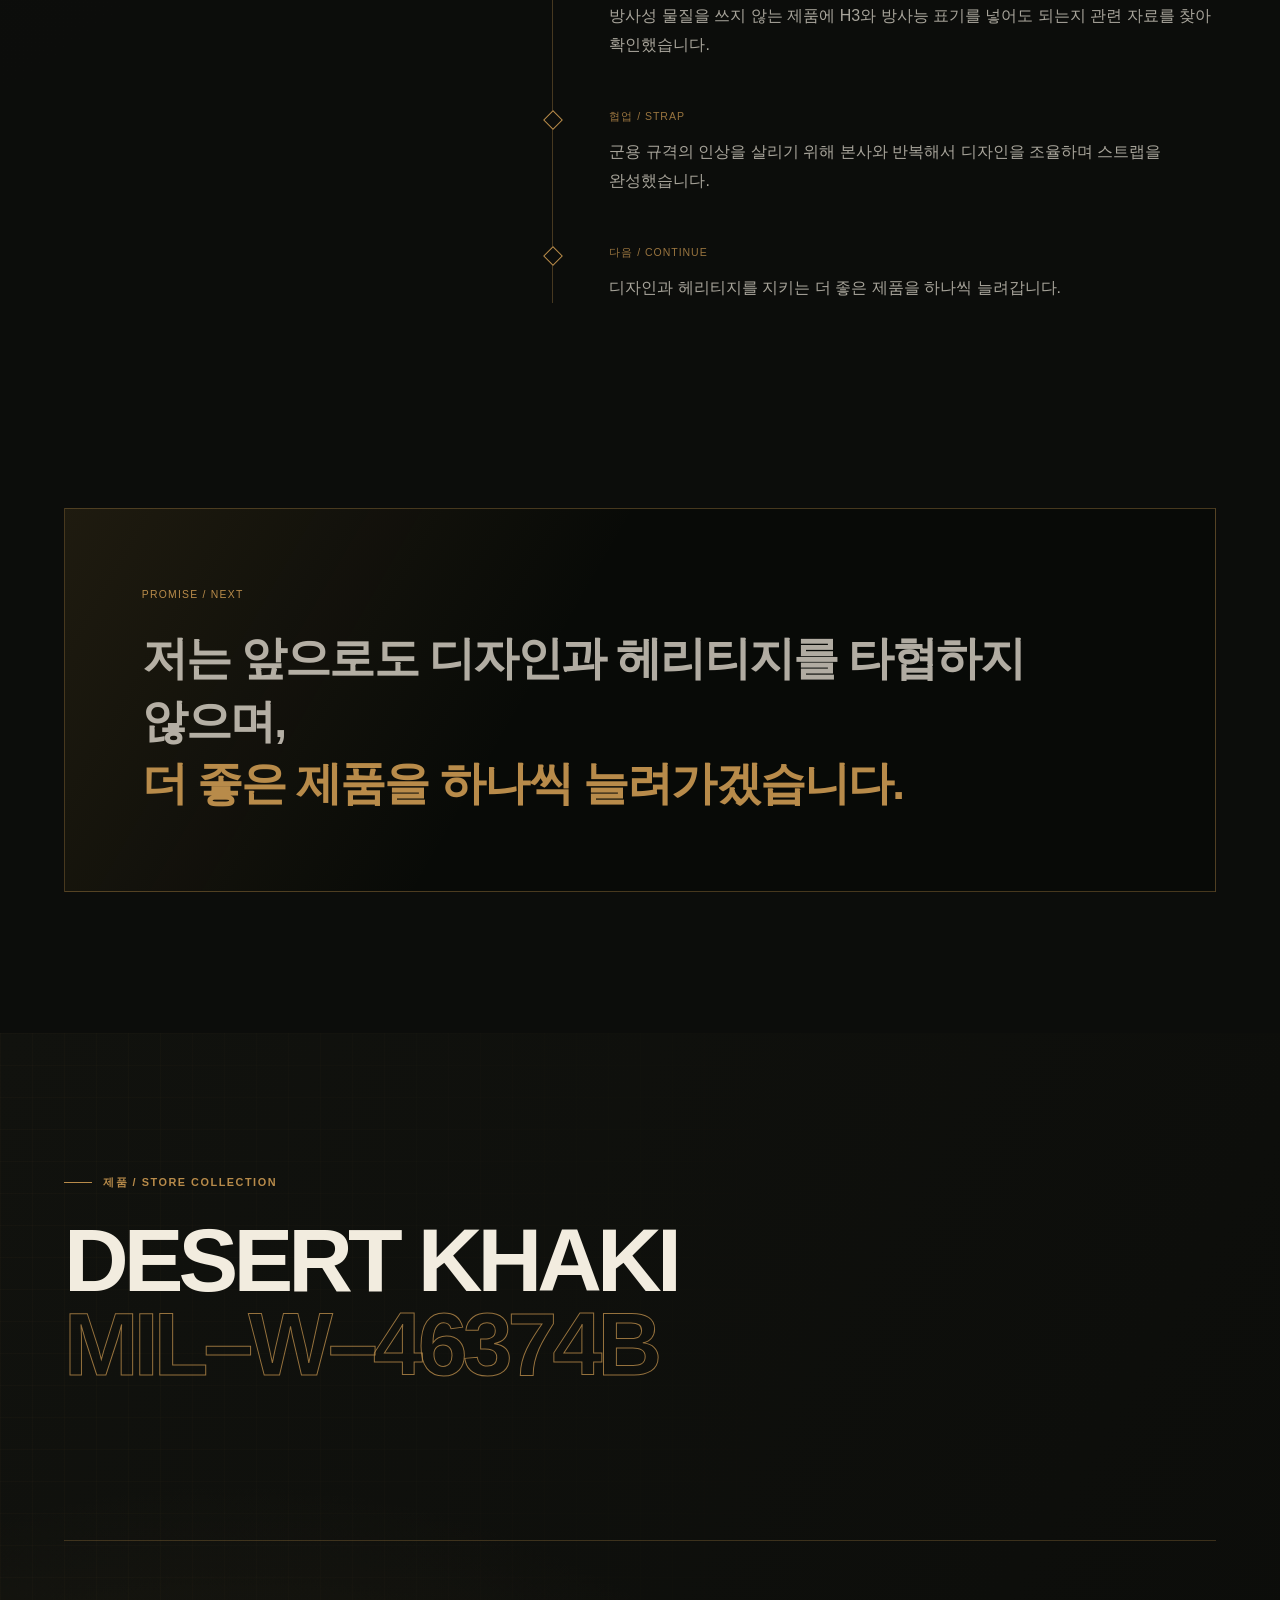
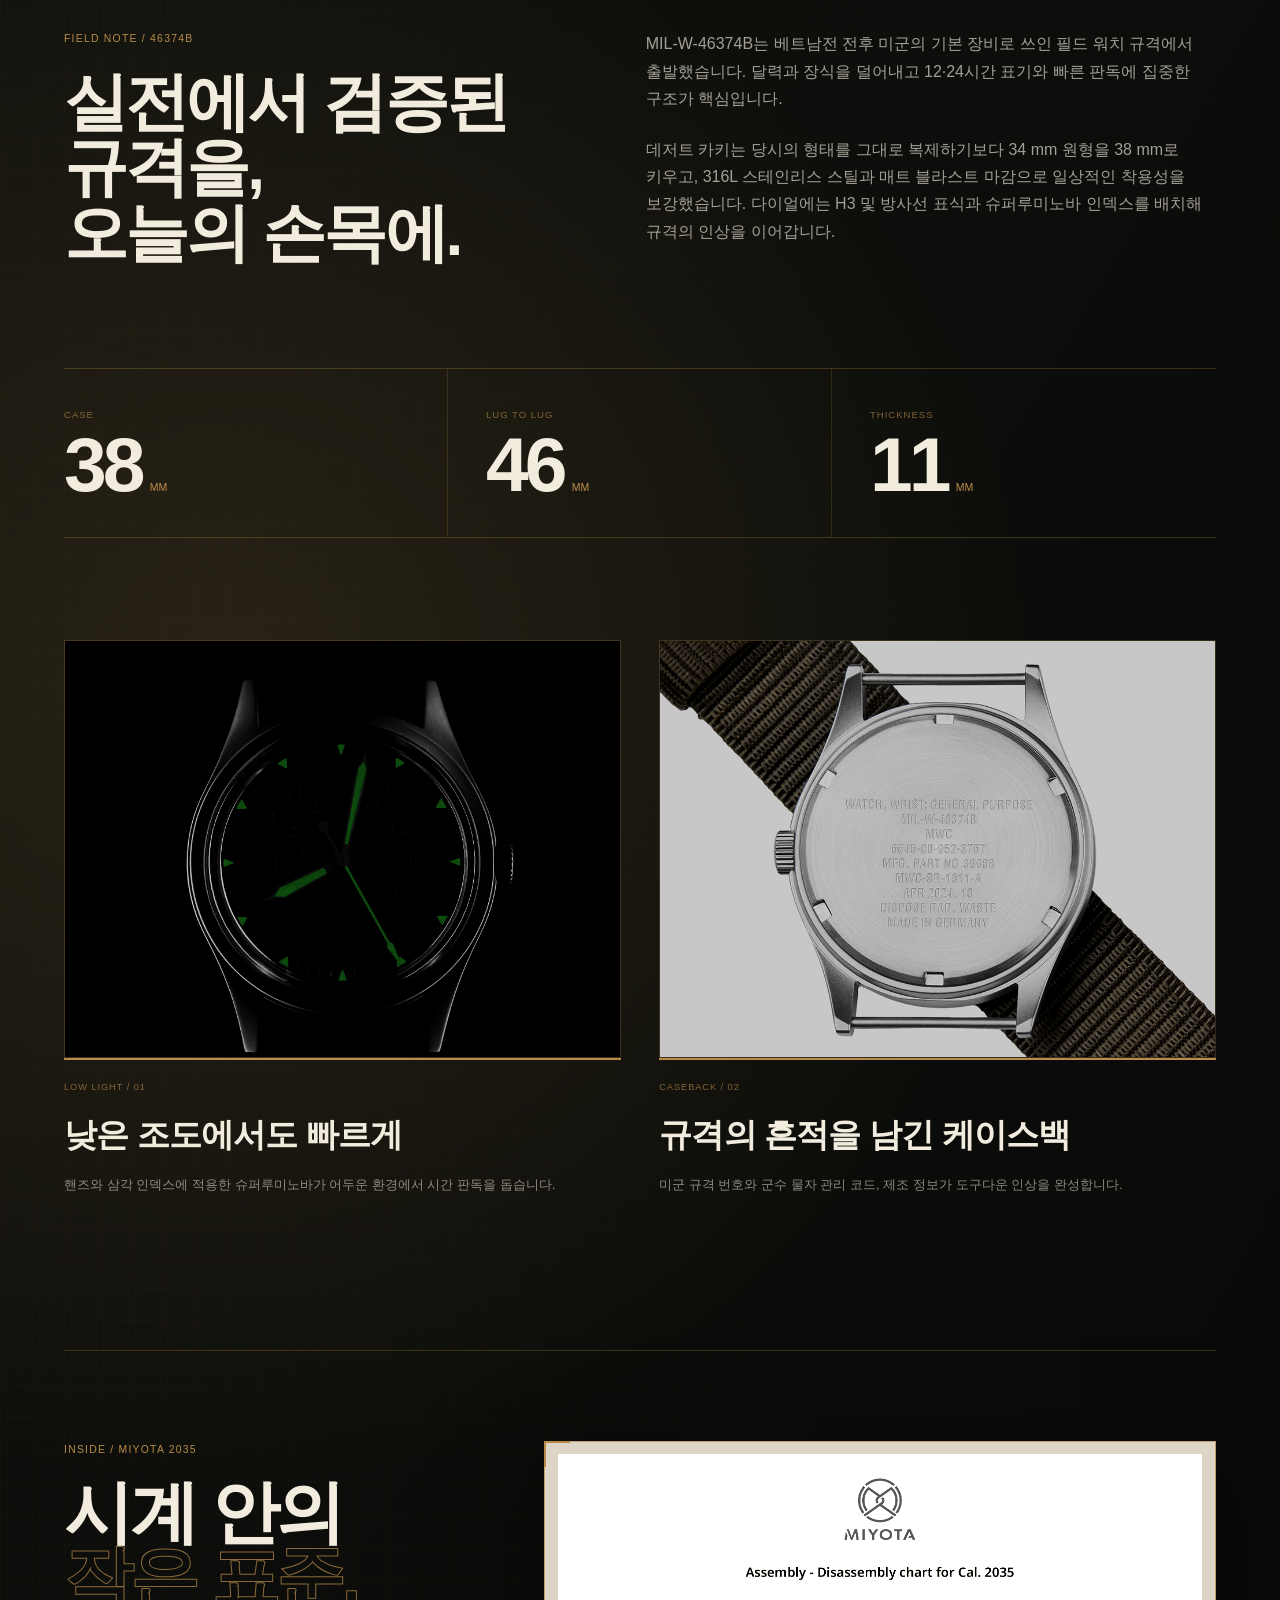
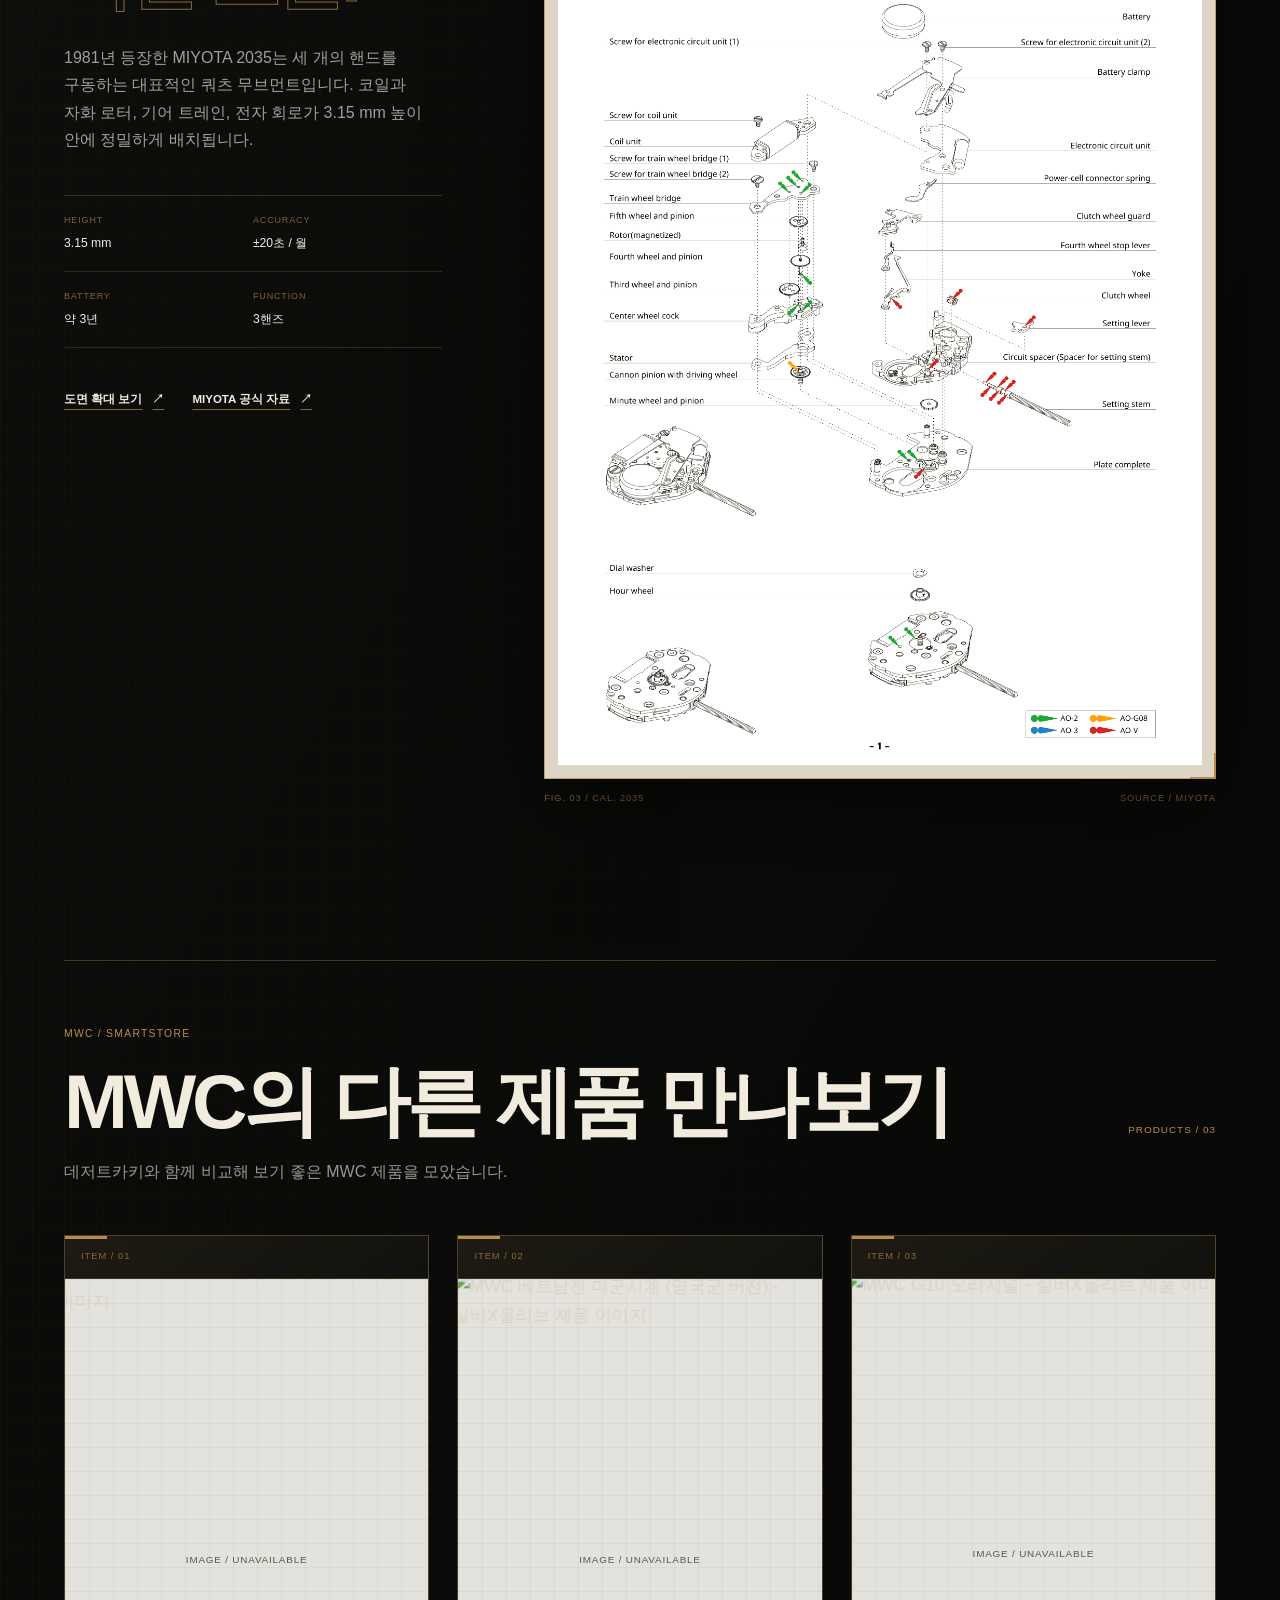
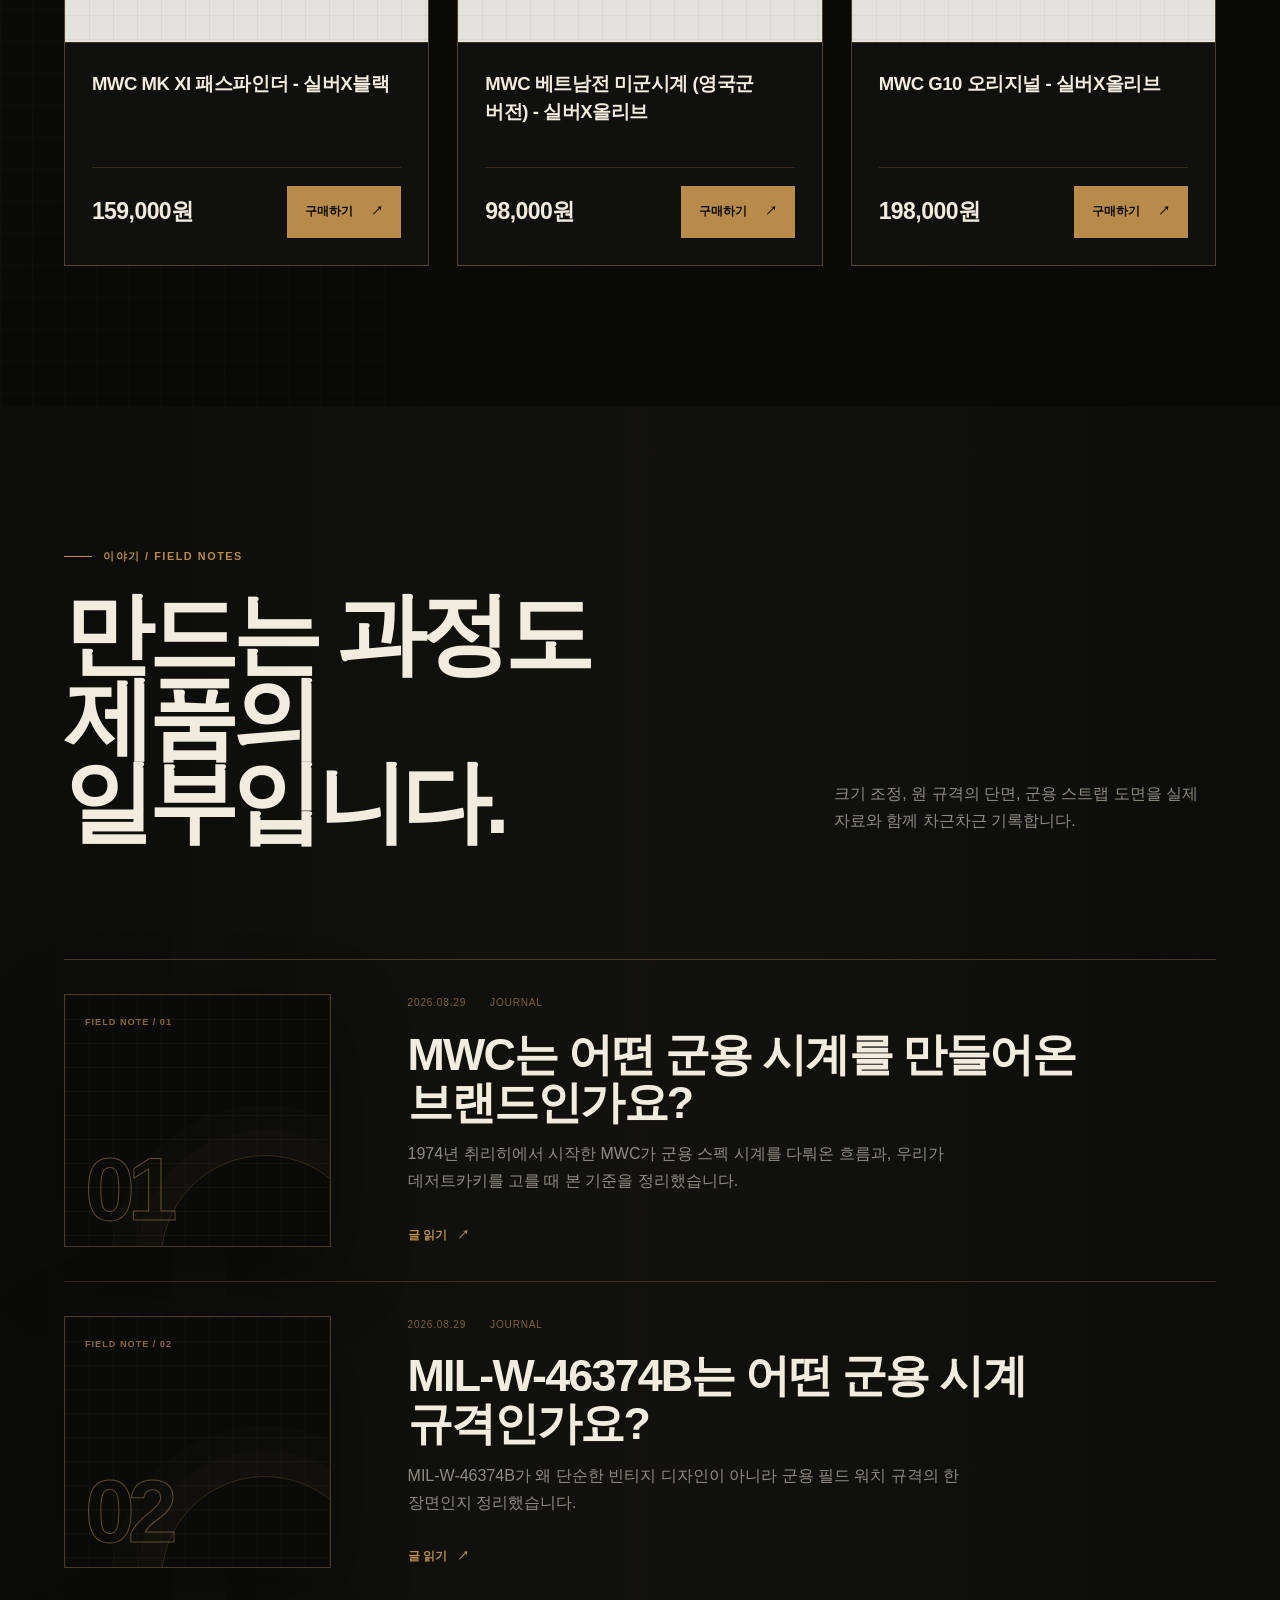
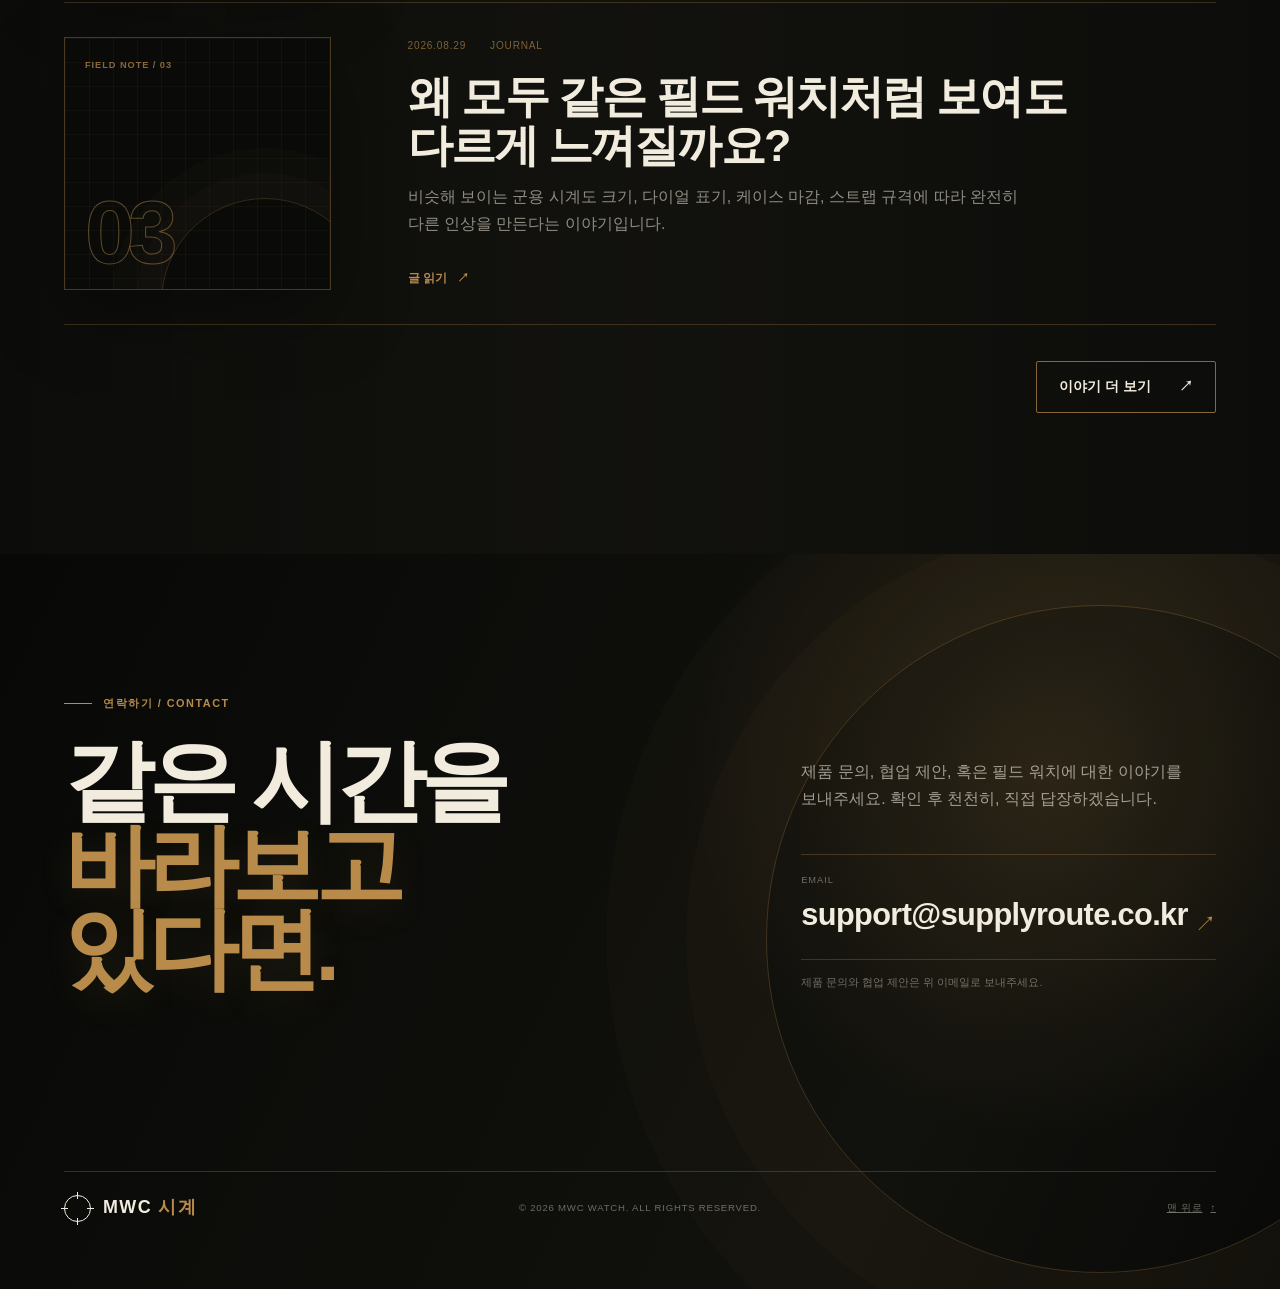
==== commit aab0872b: "Start scrub video at 3.5 seconds" ====
--- a/index.html
+++ b/index.html
@@ -39,7 +39,7 @@
   </header>
 
   <main id="main">
-    <section class="rd-scrub" id="home" data-section data-section-name="HOME / 001" data-clip="assets/hero-scrub.mp4?v=20260829-5" data-clip-m="assets/hero-scrub-m.mp4?v=20260829-5" data-poster="assets/hero-poster.jpg?v=20260829-5" data-poster-m="assets/hero-poster-m.jpg?v=20260829-5" data-scroll="3">
+    <section class="rd-scrub" id="home" data-section data-section-name="HOME / 001" data-clip="assets/hero-scrub.mp4?v=20260829-6" data-clip-m="assets/hero-scrub-m.mp4?v=20260829-6" data-poster="assets/hero-poster.jpg?v=20260829-6" data-poster-m="assets/hero-poster-m.jpg?v=20260829-6" data-scroll="3">
       <div class="rd-scrub__band" data-a="0" data-b="0.45">
         <span class="rd-scrub__kicker">MWC FIELD INSTRUMENTS</span>
         <h1>시간을 읽는<br>가장 단단한 방식.</h1>
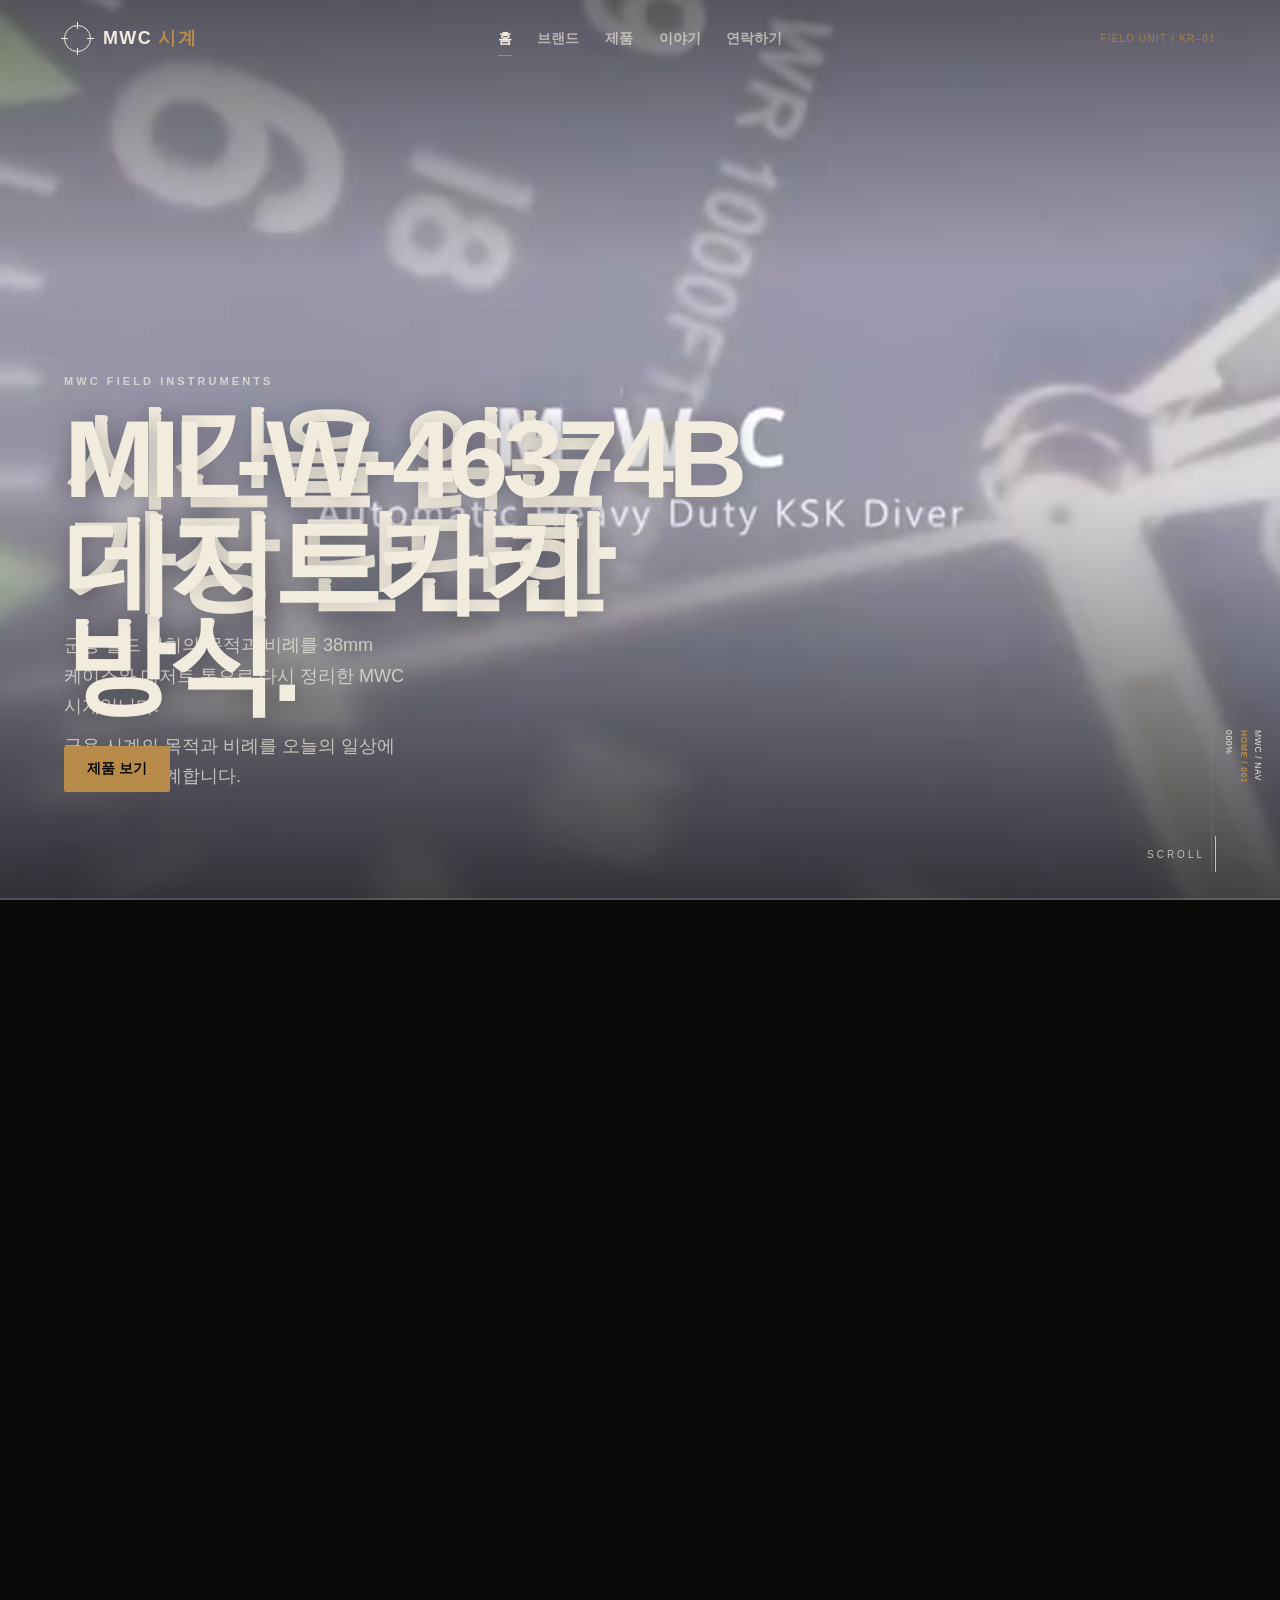
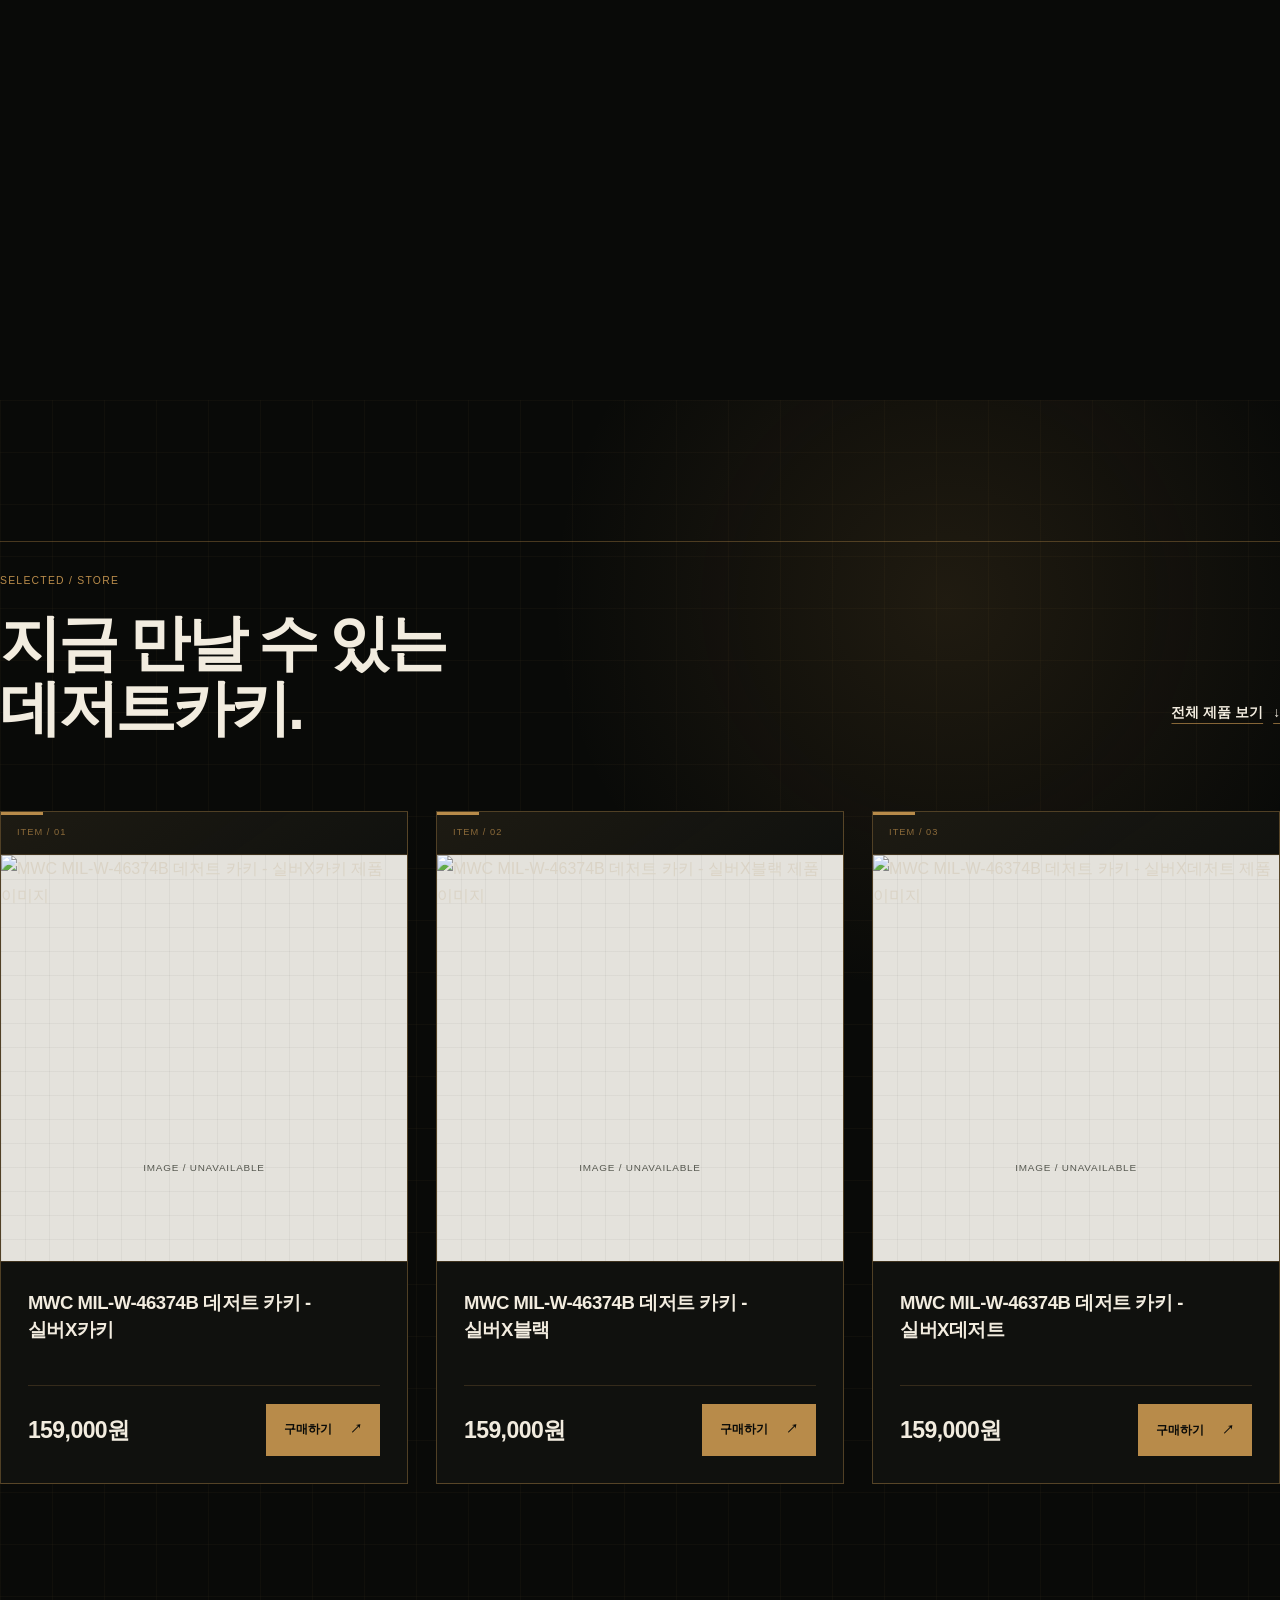
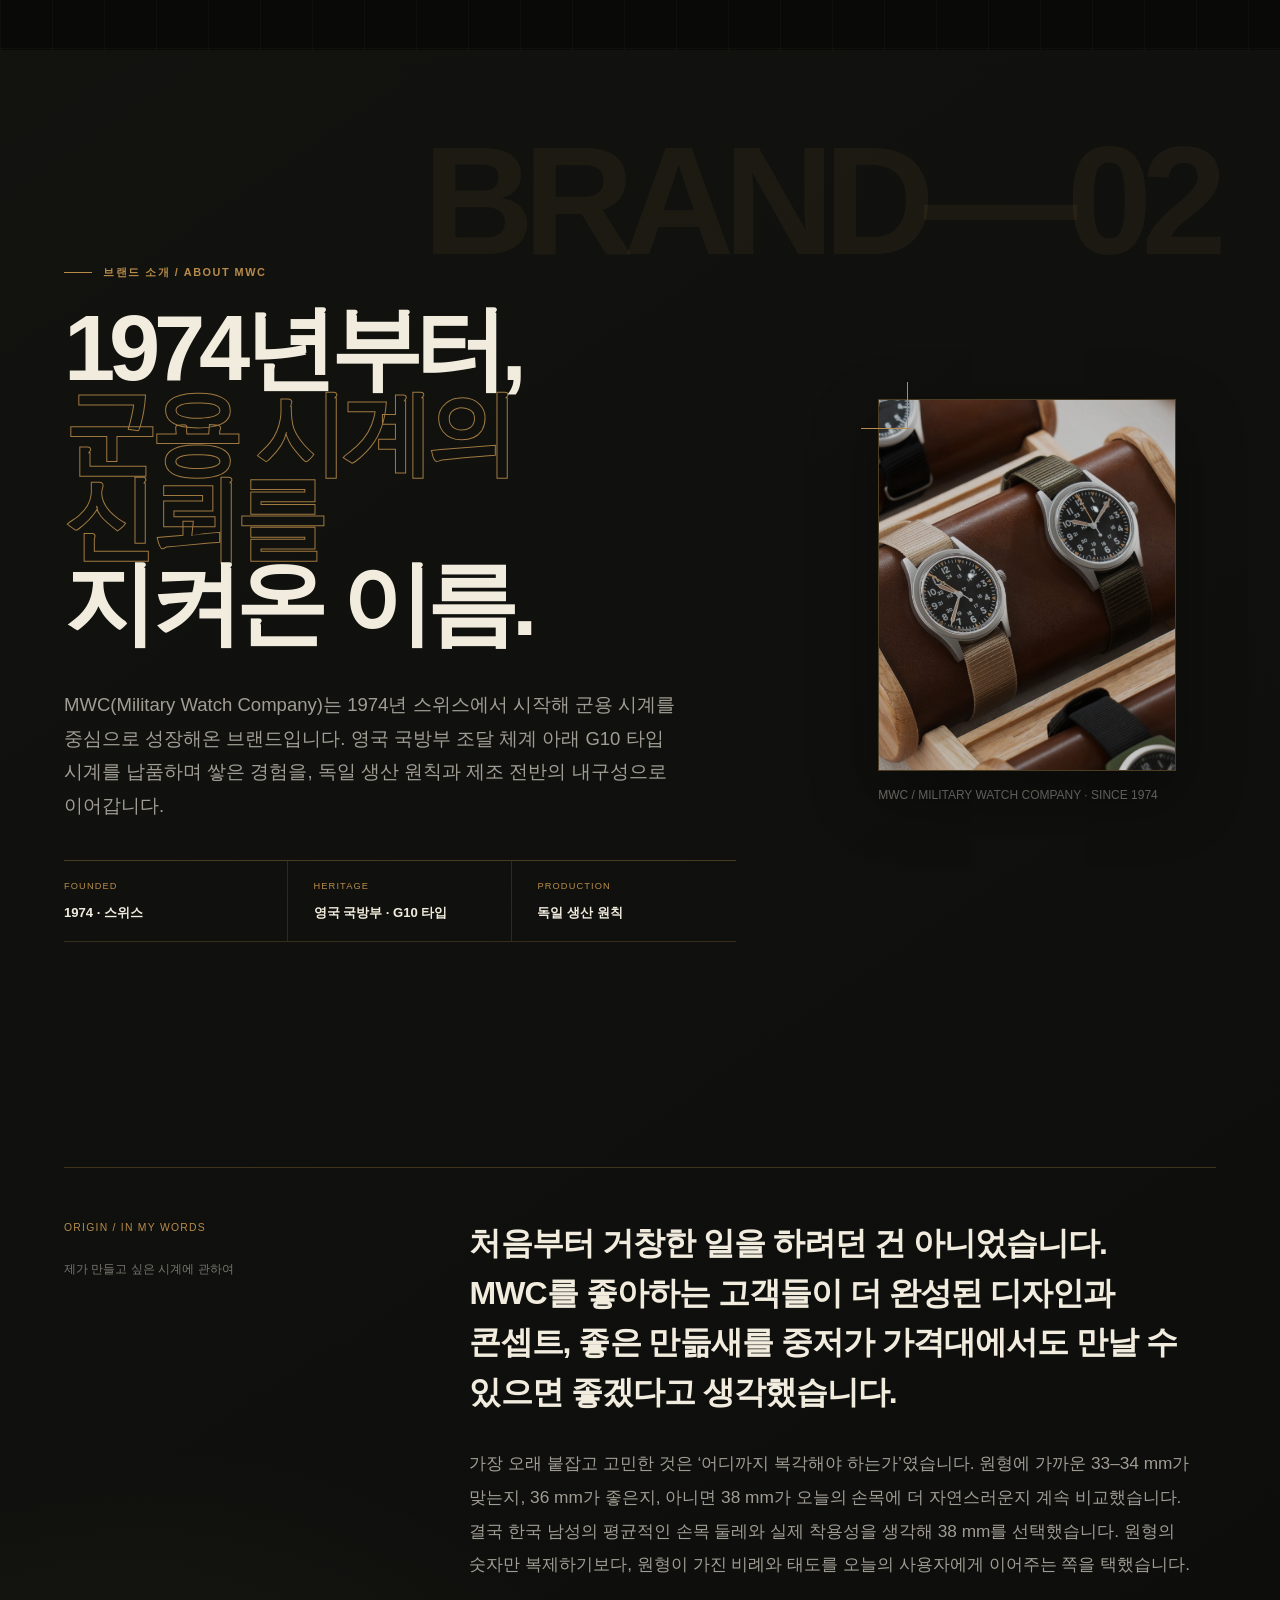
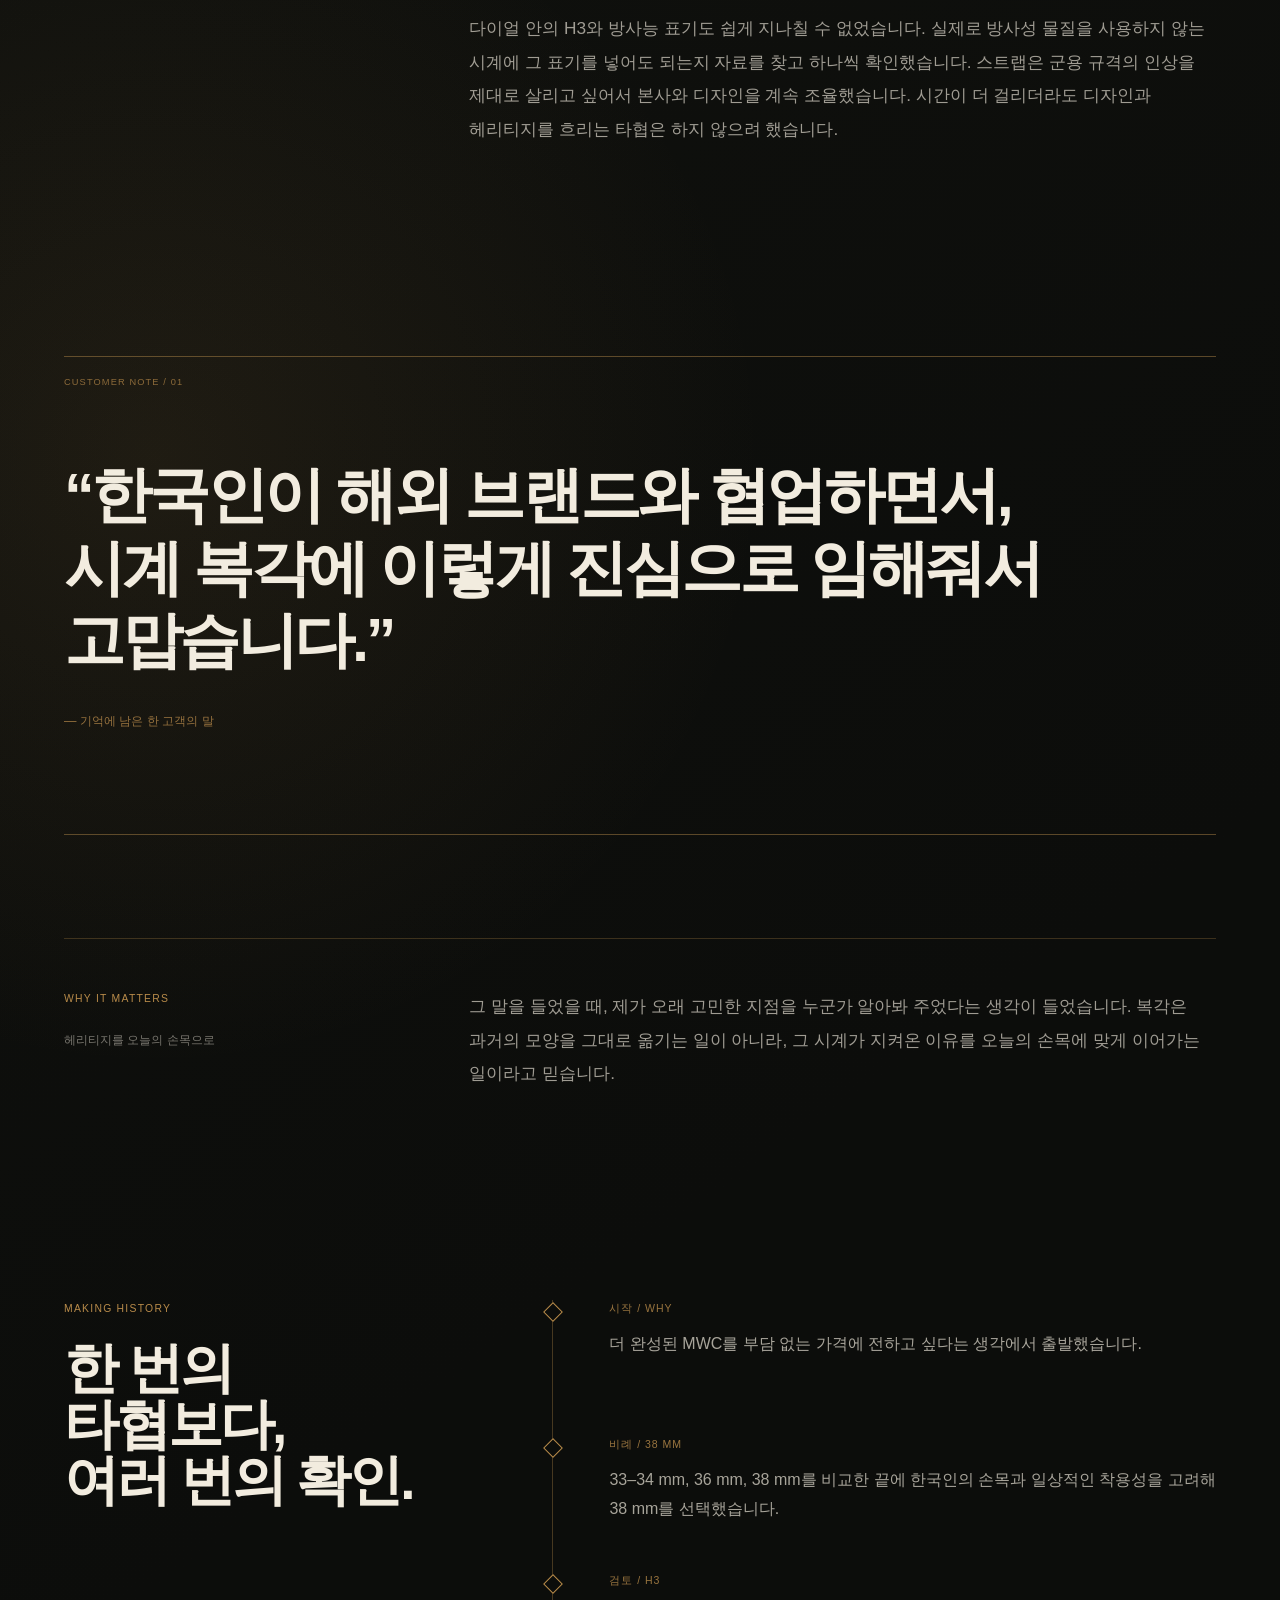
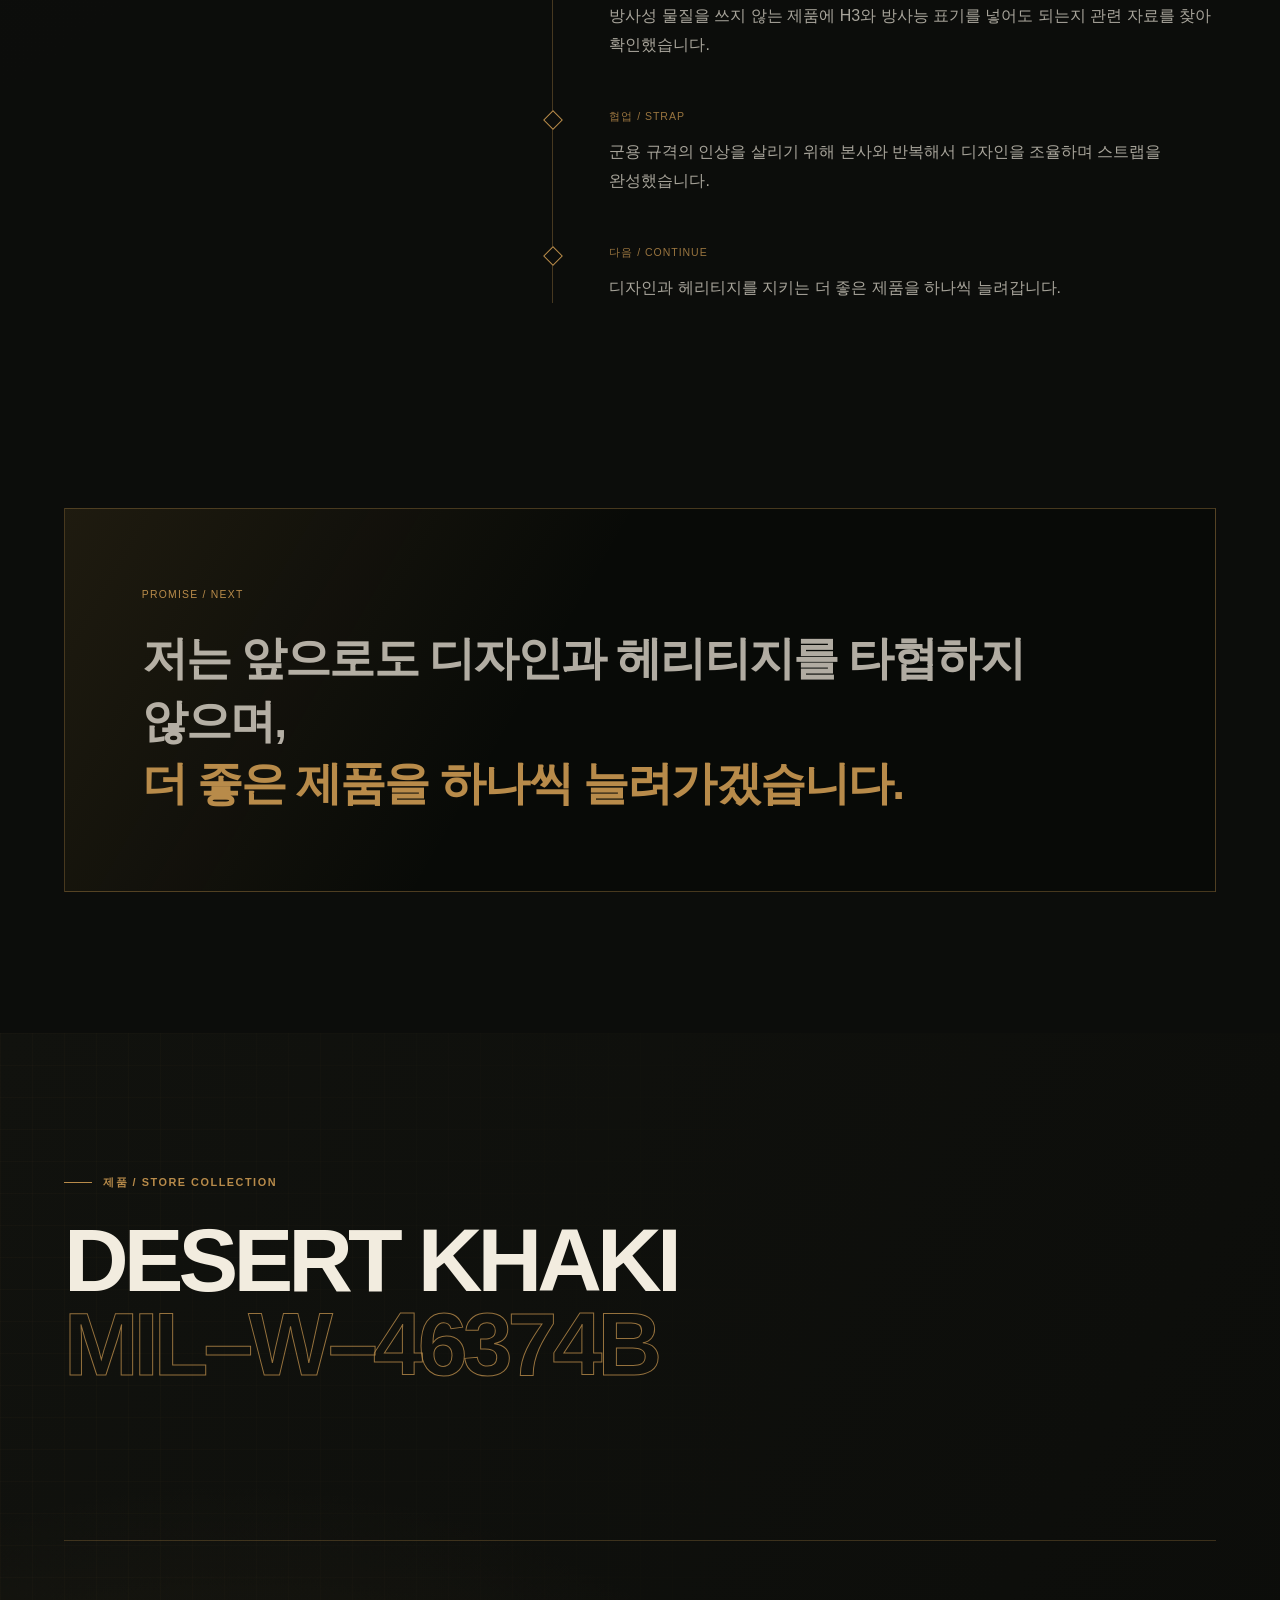
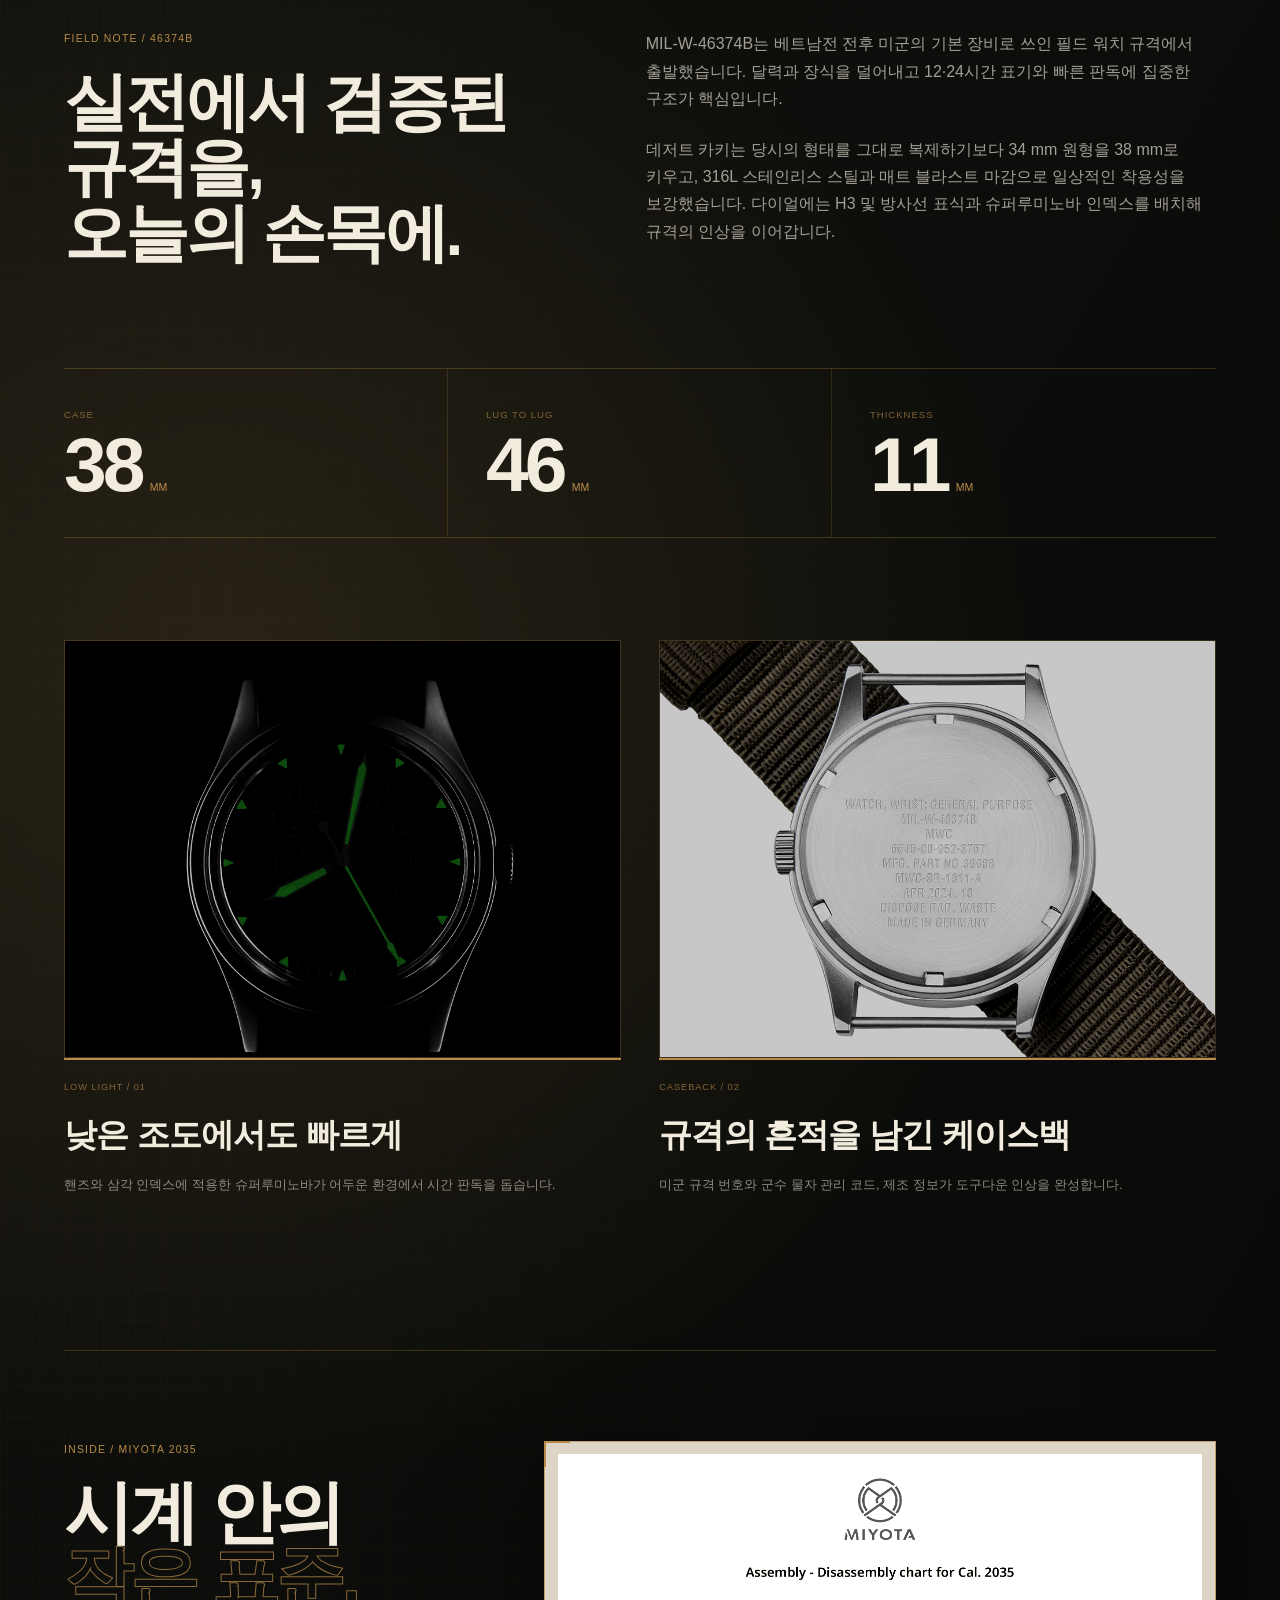
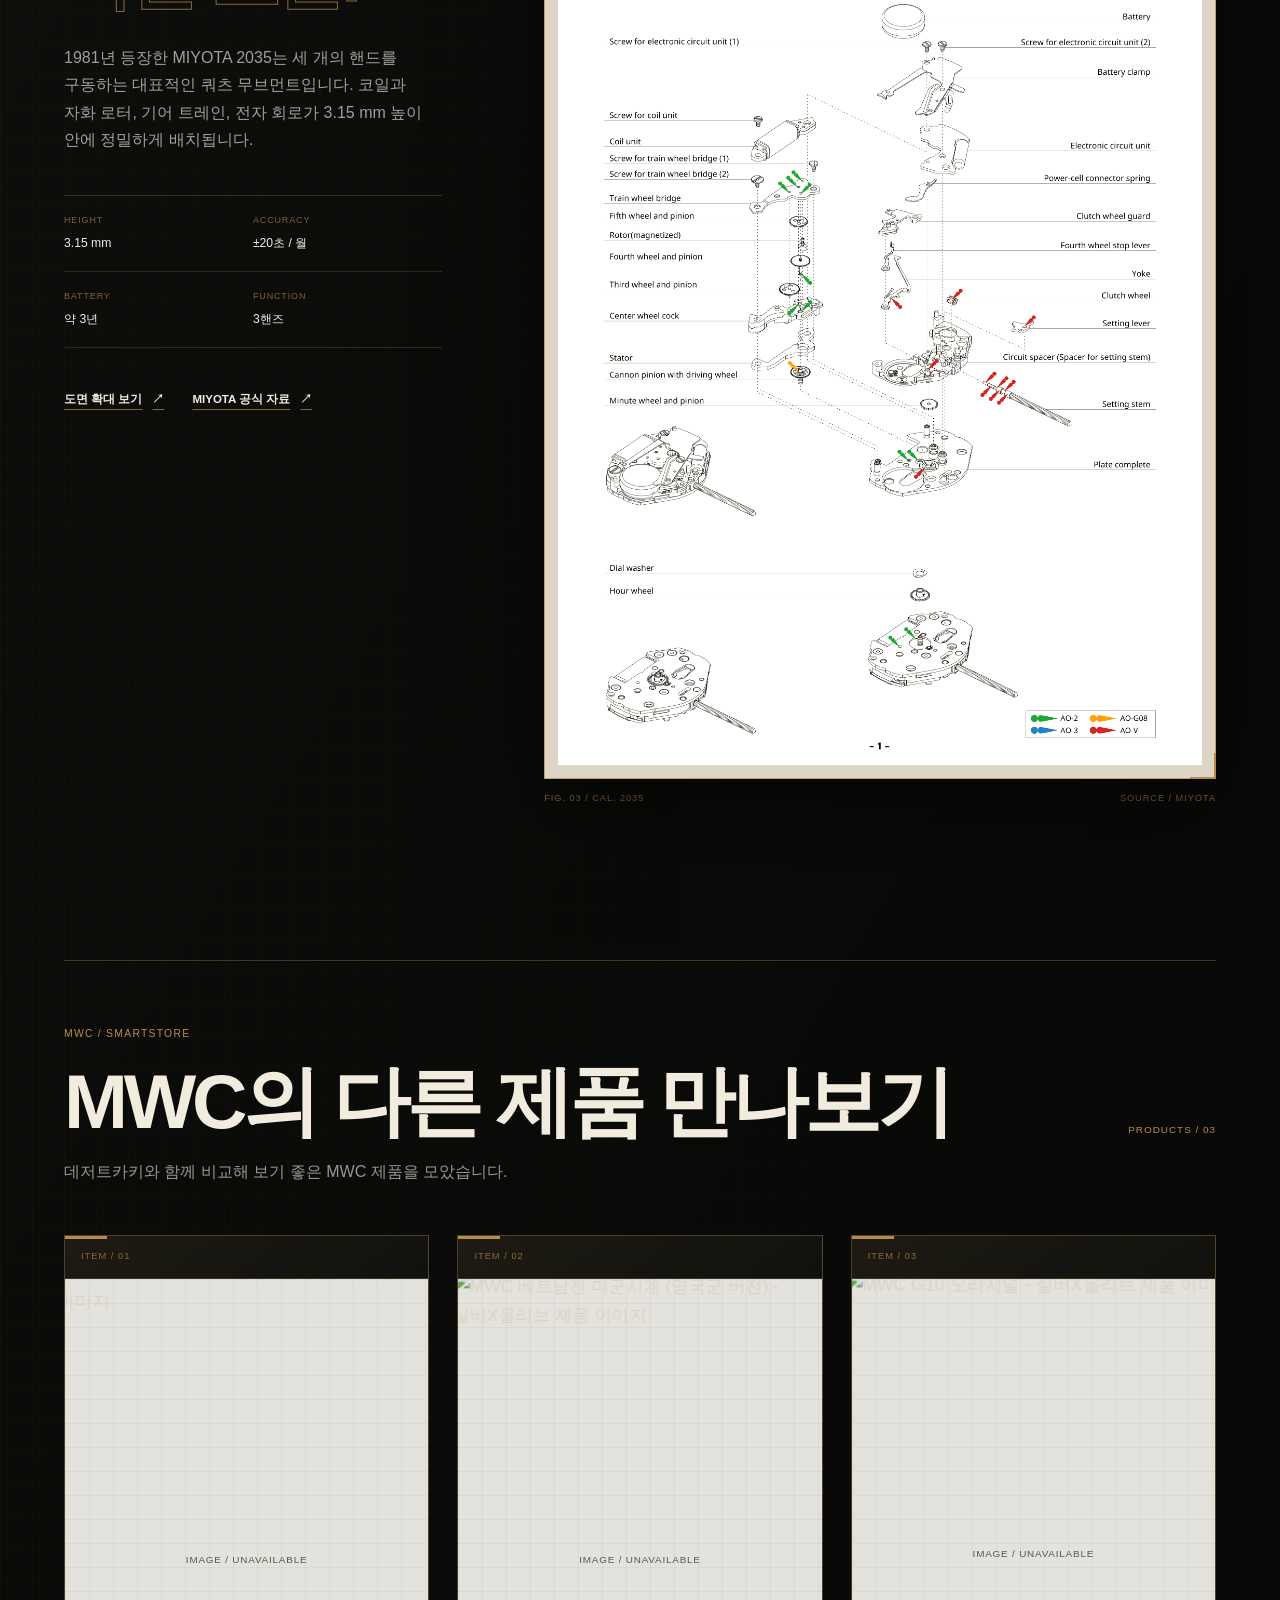
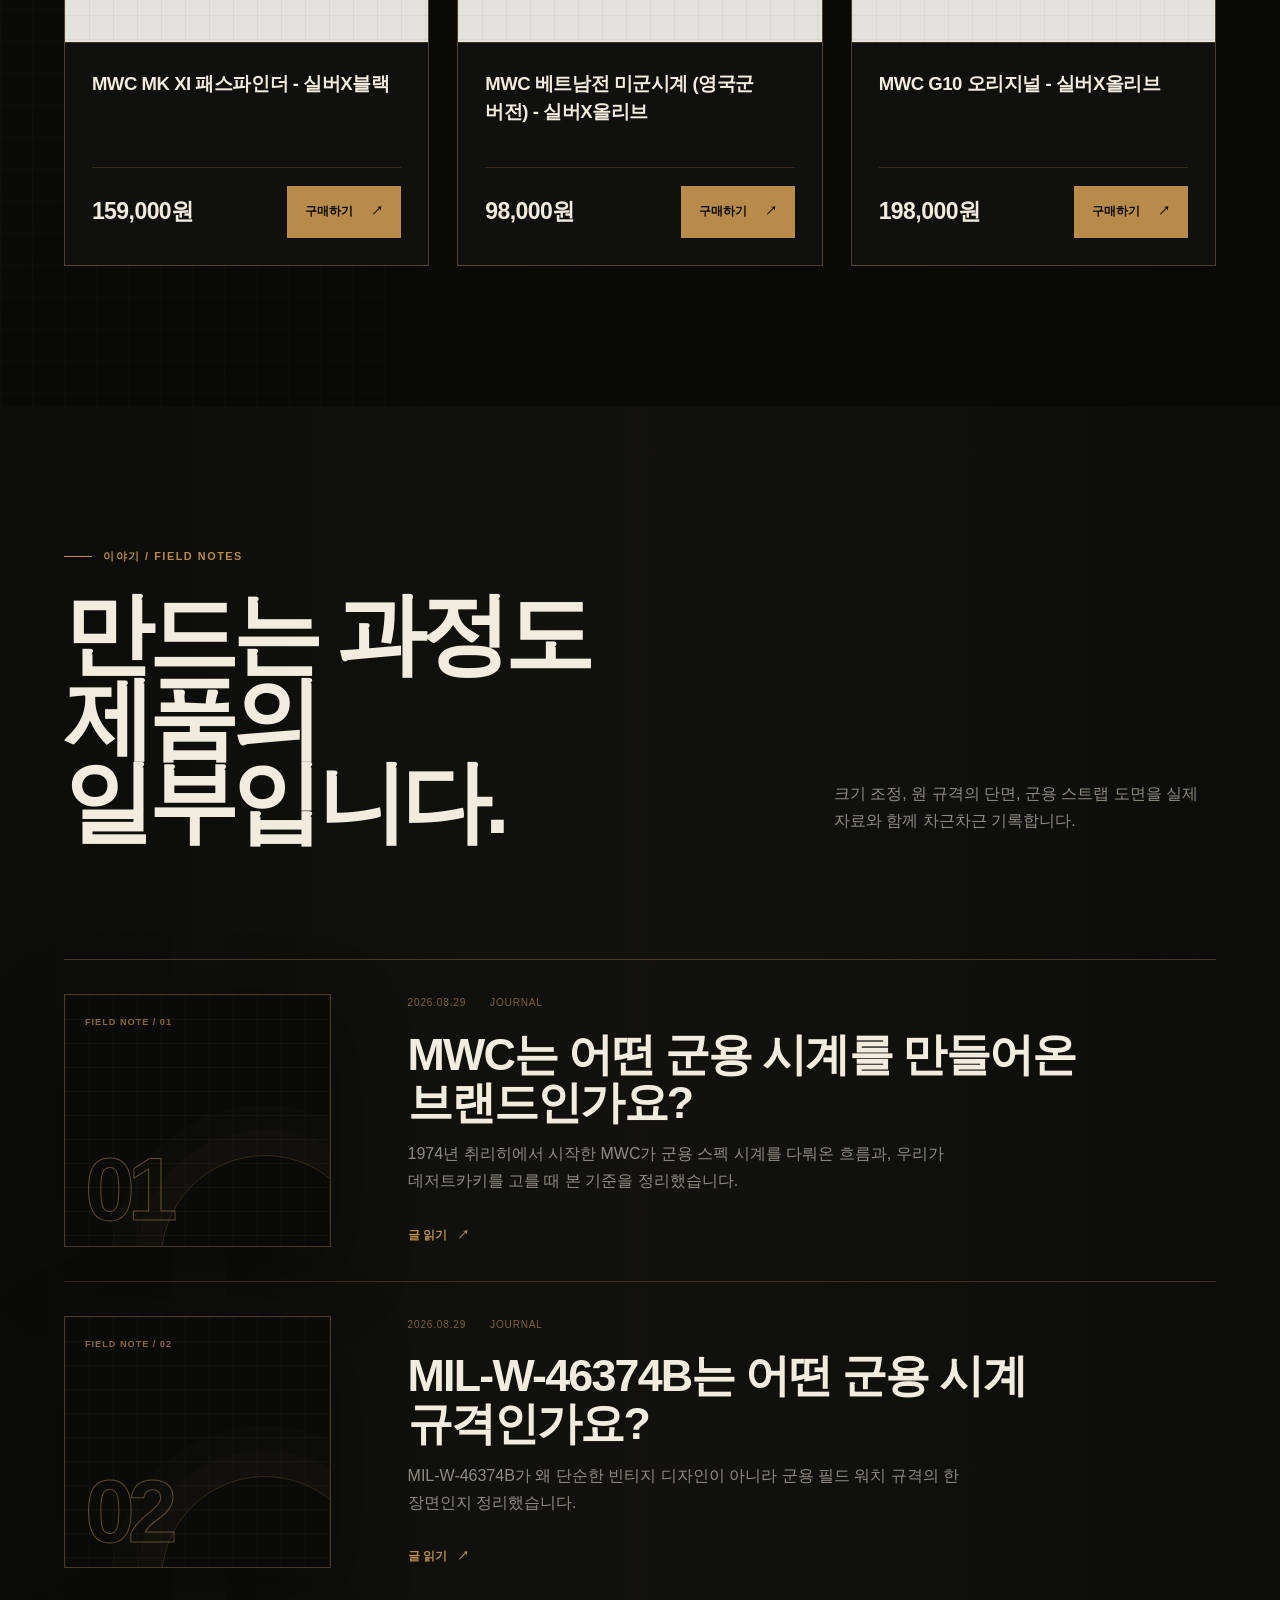
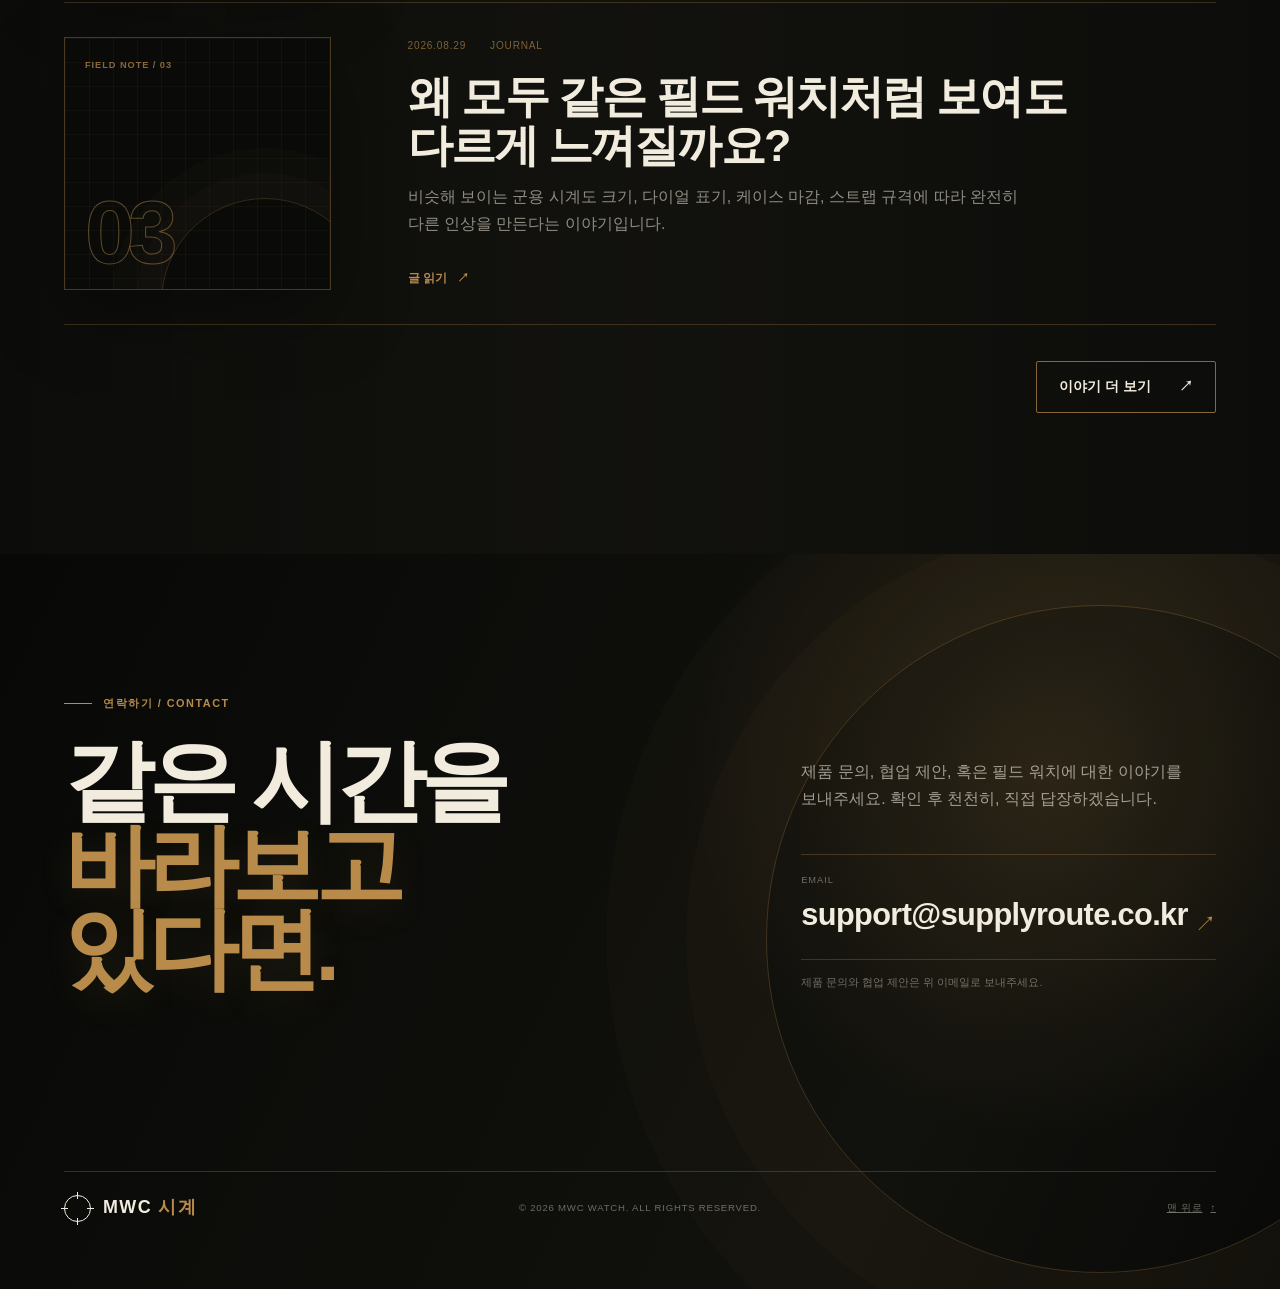
==== commit dc8fa2b0: "Start scrub video at three seconds" ====
--- a/index.html
+++ b/index.html
@@ -39,7 +39,7 @@
   </header>
 
   <main id="main">
-    <section class="rd-scrub" id="home" data-section data-section-name="HOME / 001" data-clip="assets/hero-scrub.mp4?v=20260829-6" data-clip-m="assets/hero-scrub-m.mp4?v=20260829-6" data-poster="assets/hero-poster.jpg?v=20260829-6" data-poster-m="assets/hero-poster-m.jpg?v=20260829-6" data-scroll="3">
+    <section class="rd-scrub" id="home" data-section data-section-name="HOME / 001" data-clip="assets/hero-scrub.mp4?v=20260829-7" data-clip-m="assets/hero-scrub-m.mp4?v=20260829-7" data-poster="assets/hero-poster.jpg?v=20260829-7" data-poster-m="assets/hero-poster-m.jpg?v=20260829-7" data-scroll="3">
       <div class="rd-scrub__band" data-a="0" data-b="0.45">
         <span class="rd-scrub__kicker">MWC FIELD INSTRUMENTS</span>
         <h1>시간을 읽는<br>가장 단단한 방식.</h1>
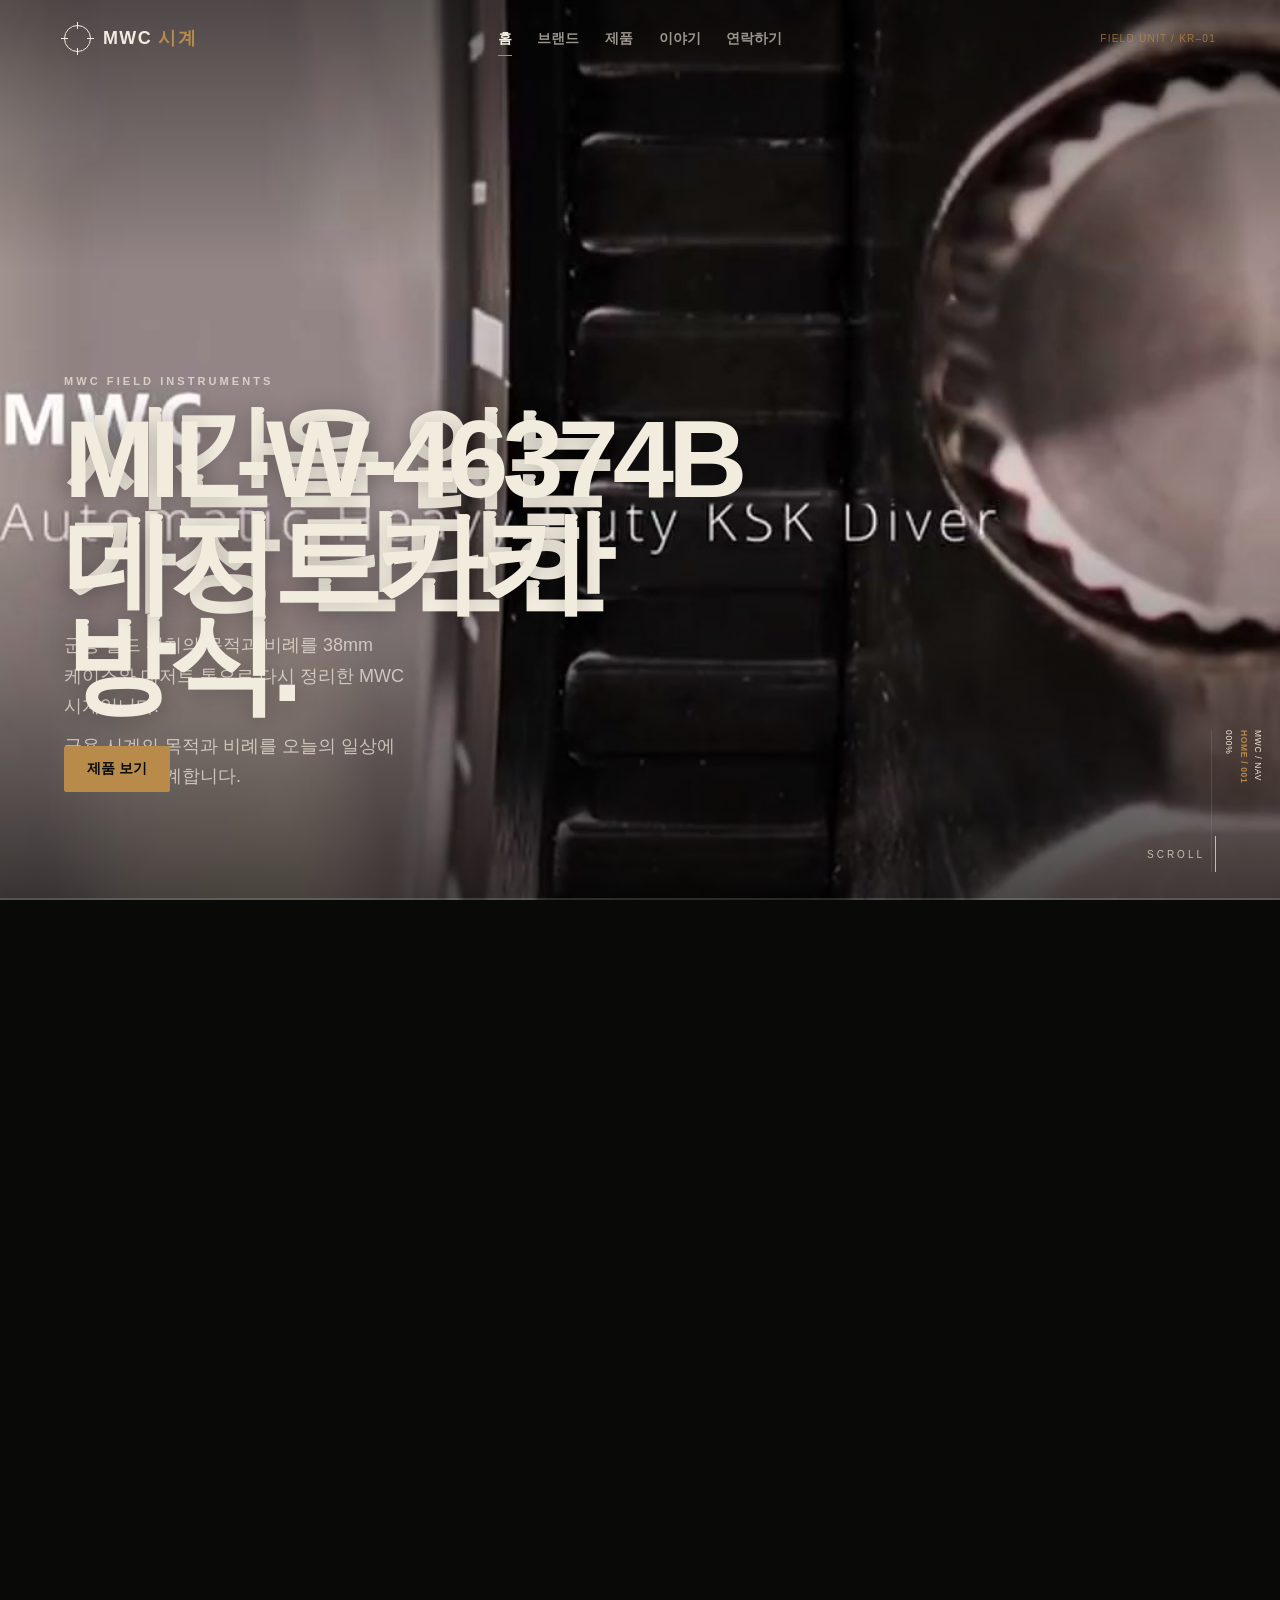
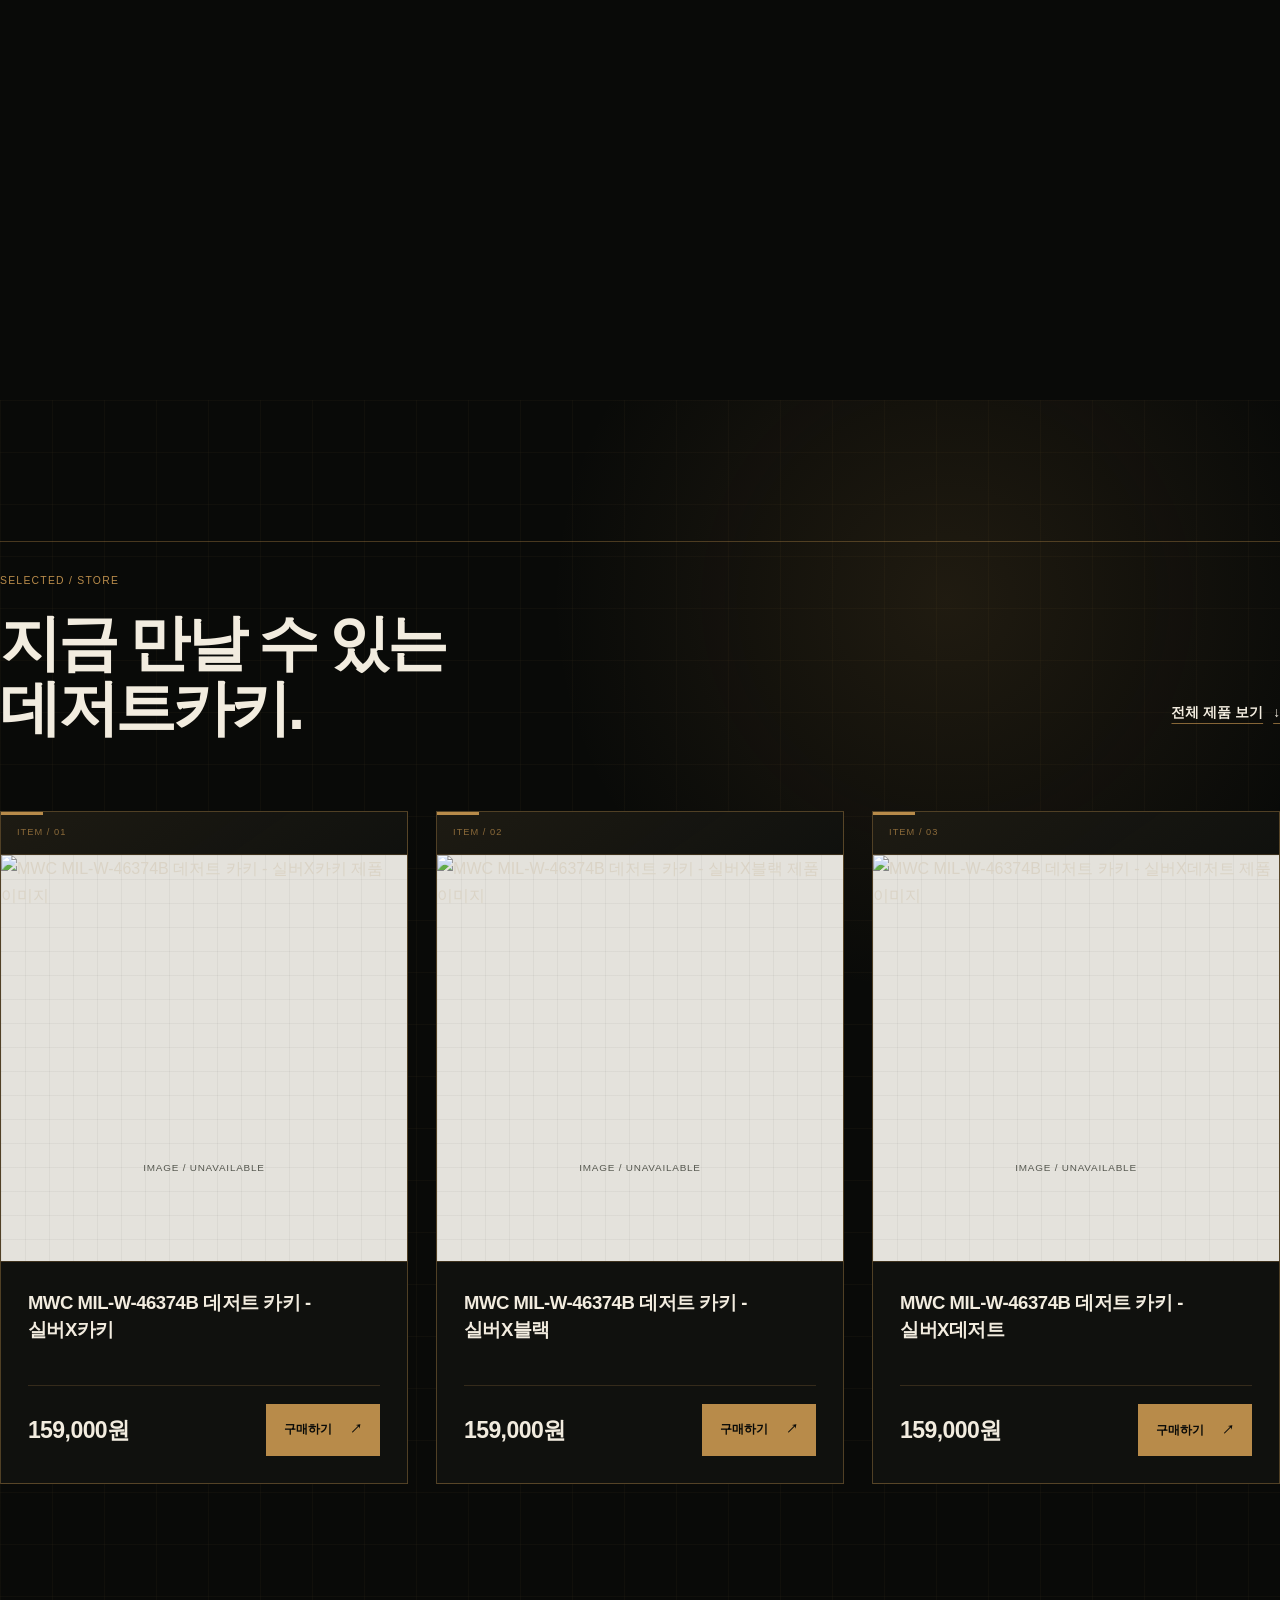
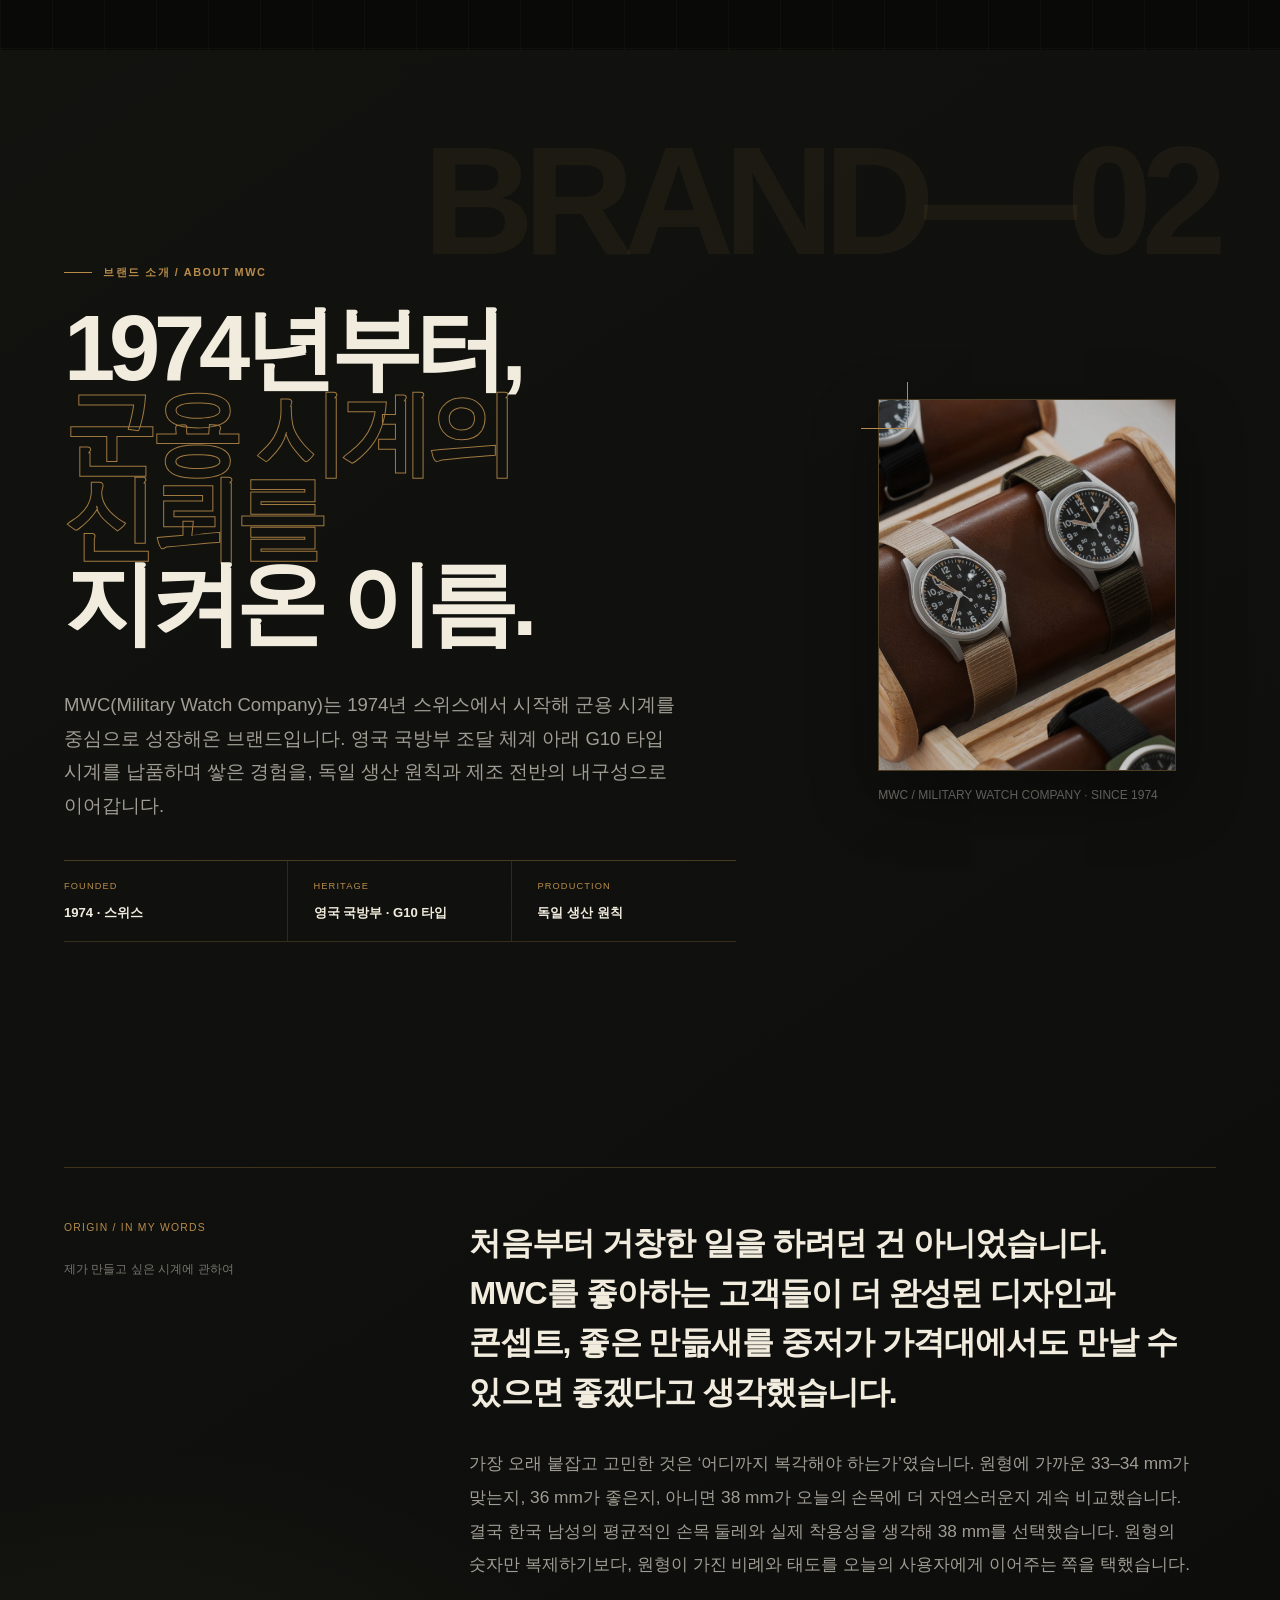
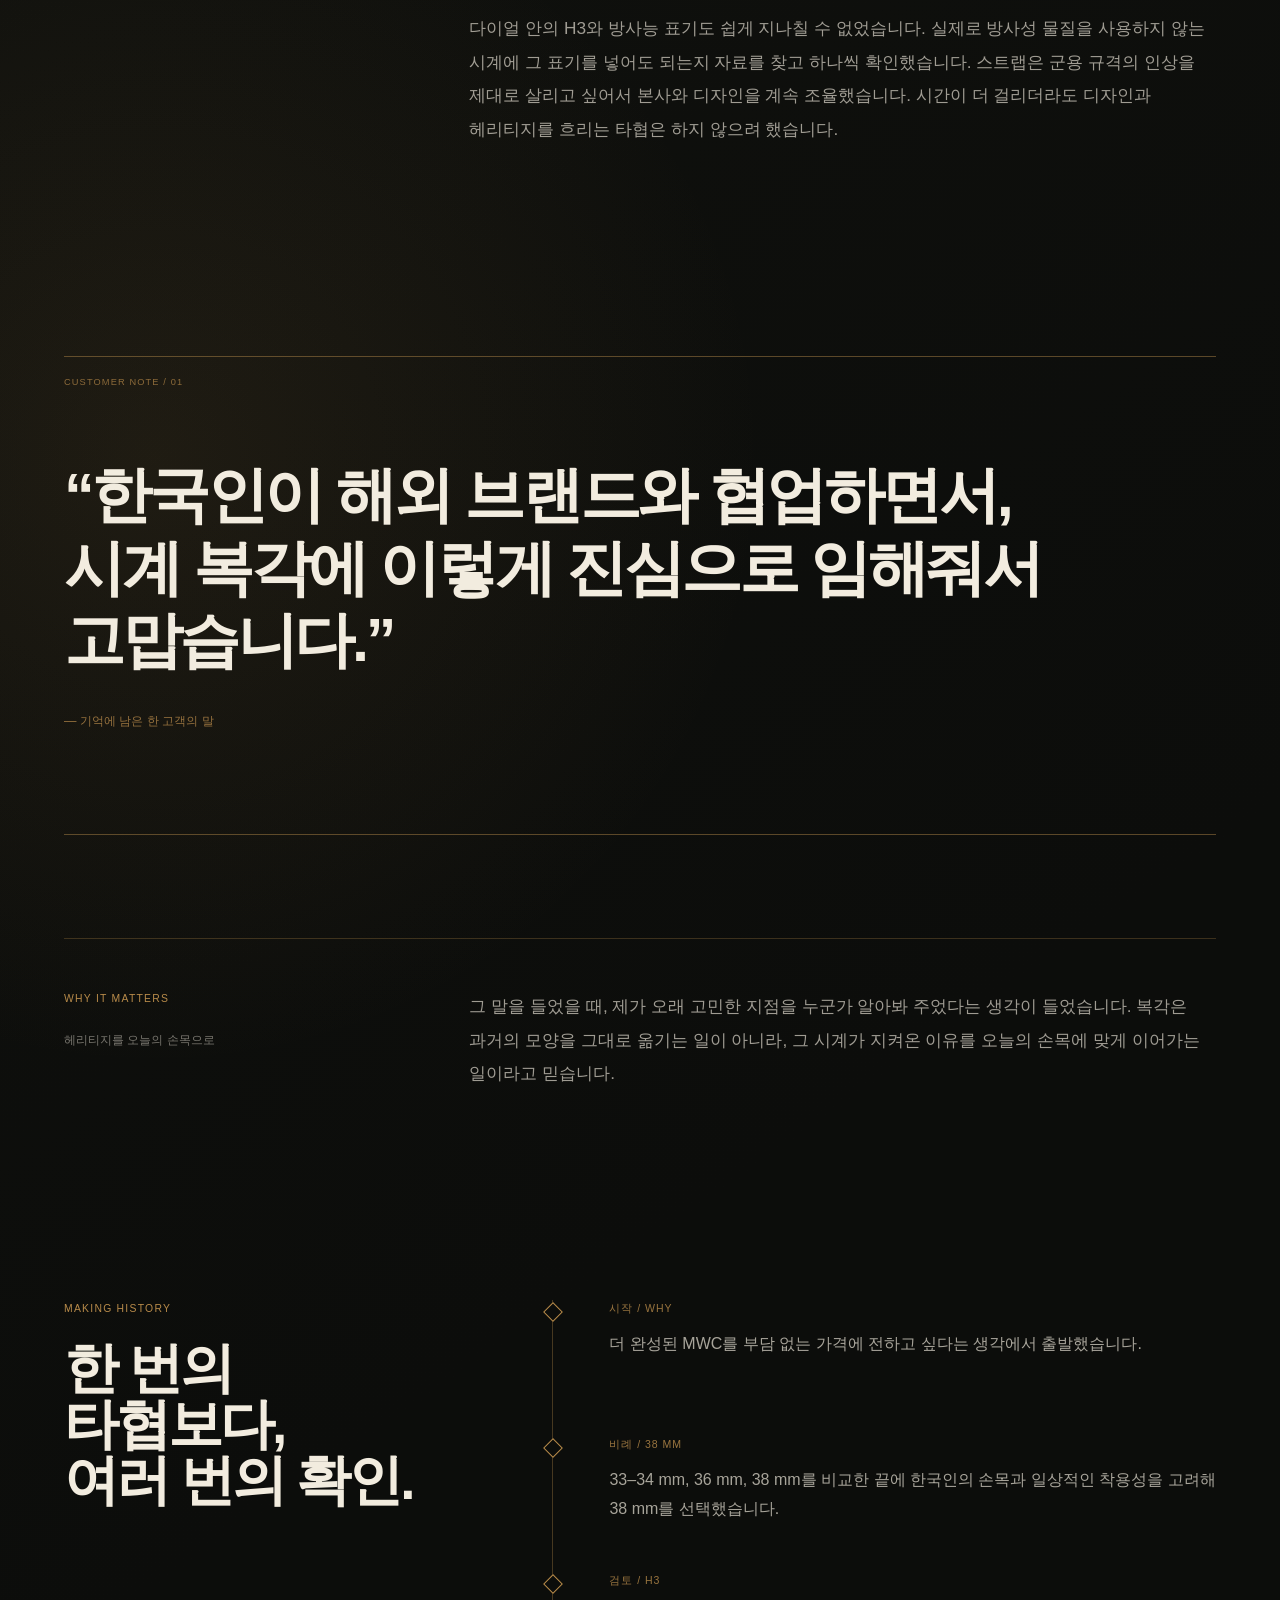
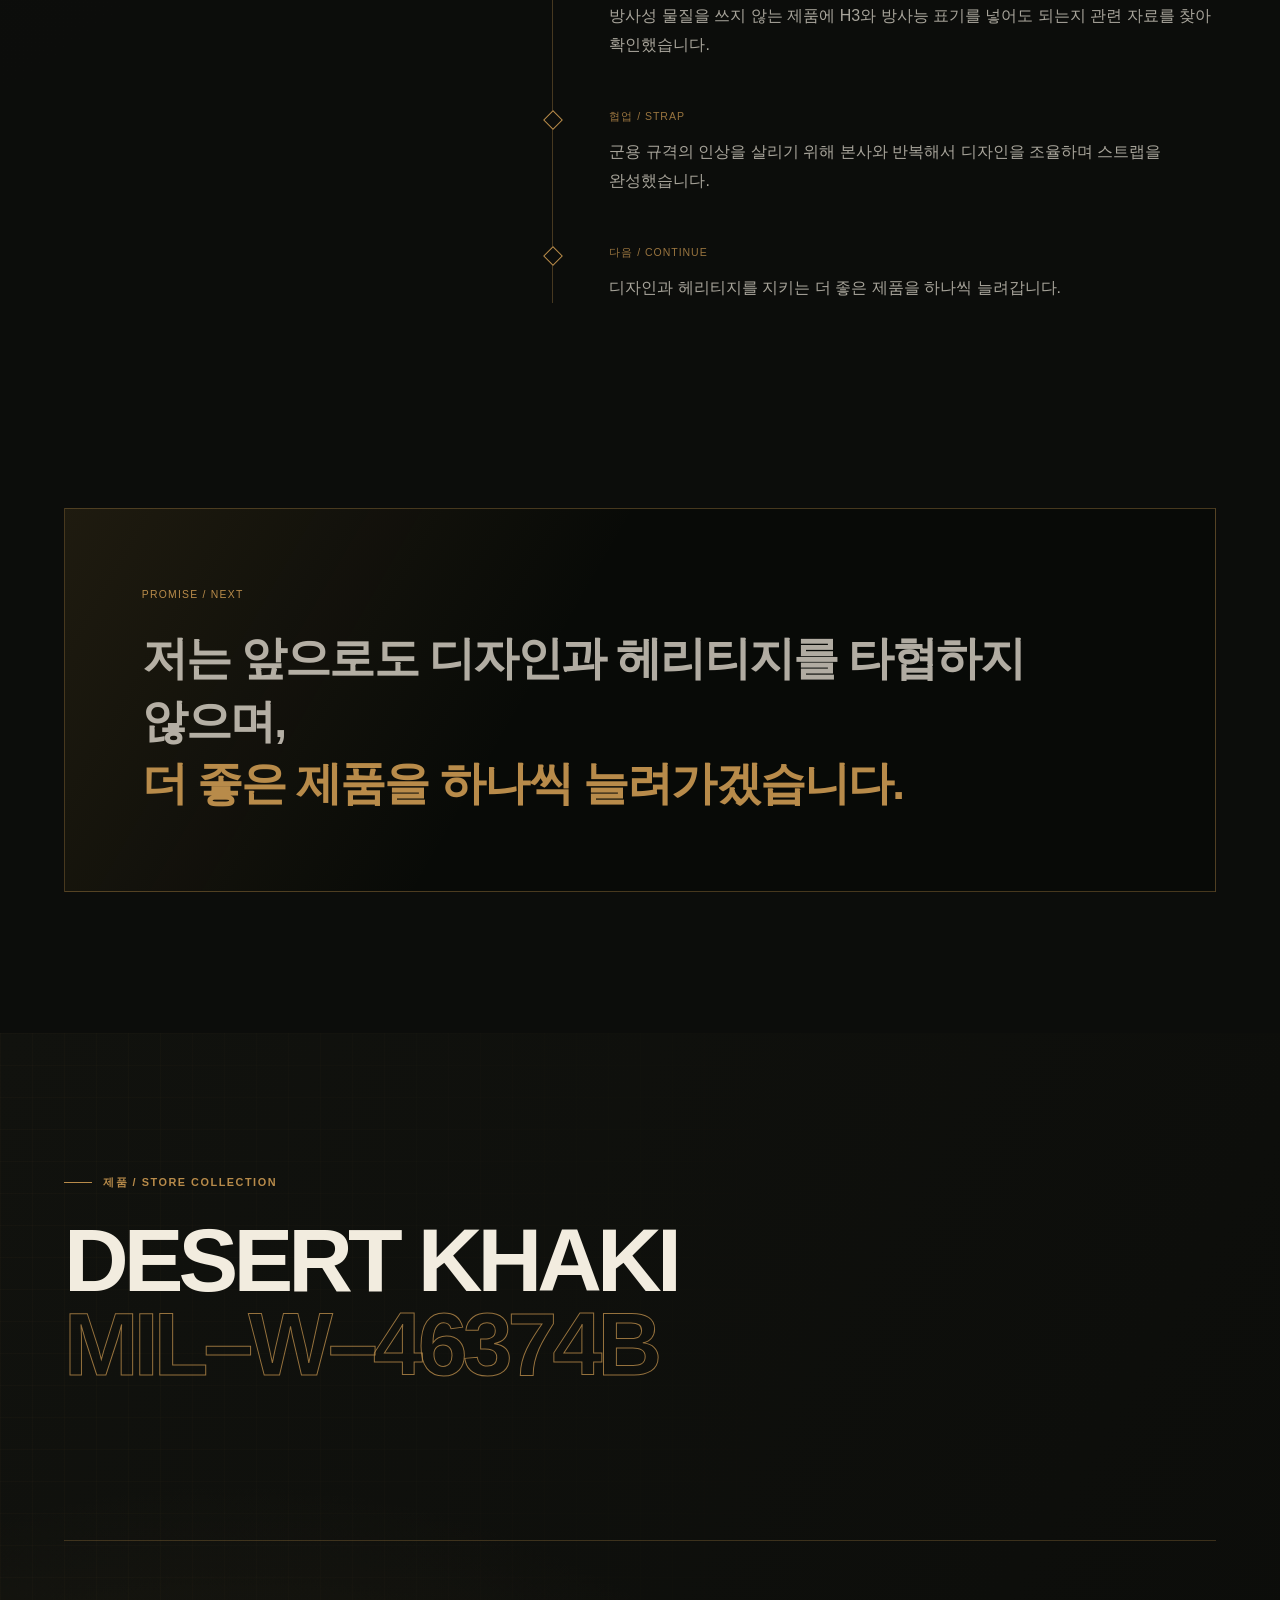
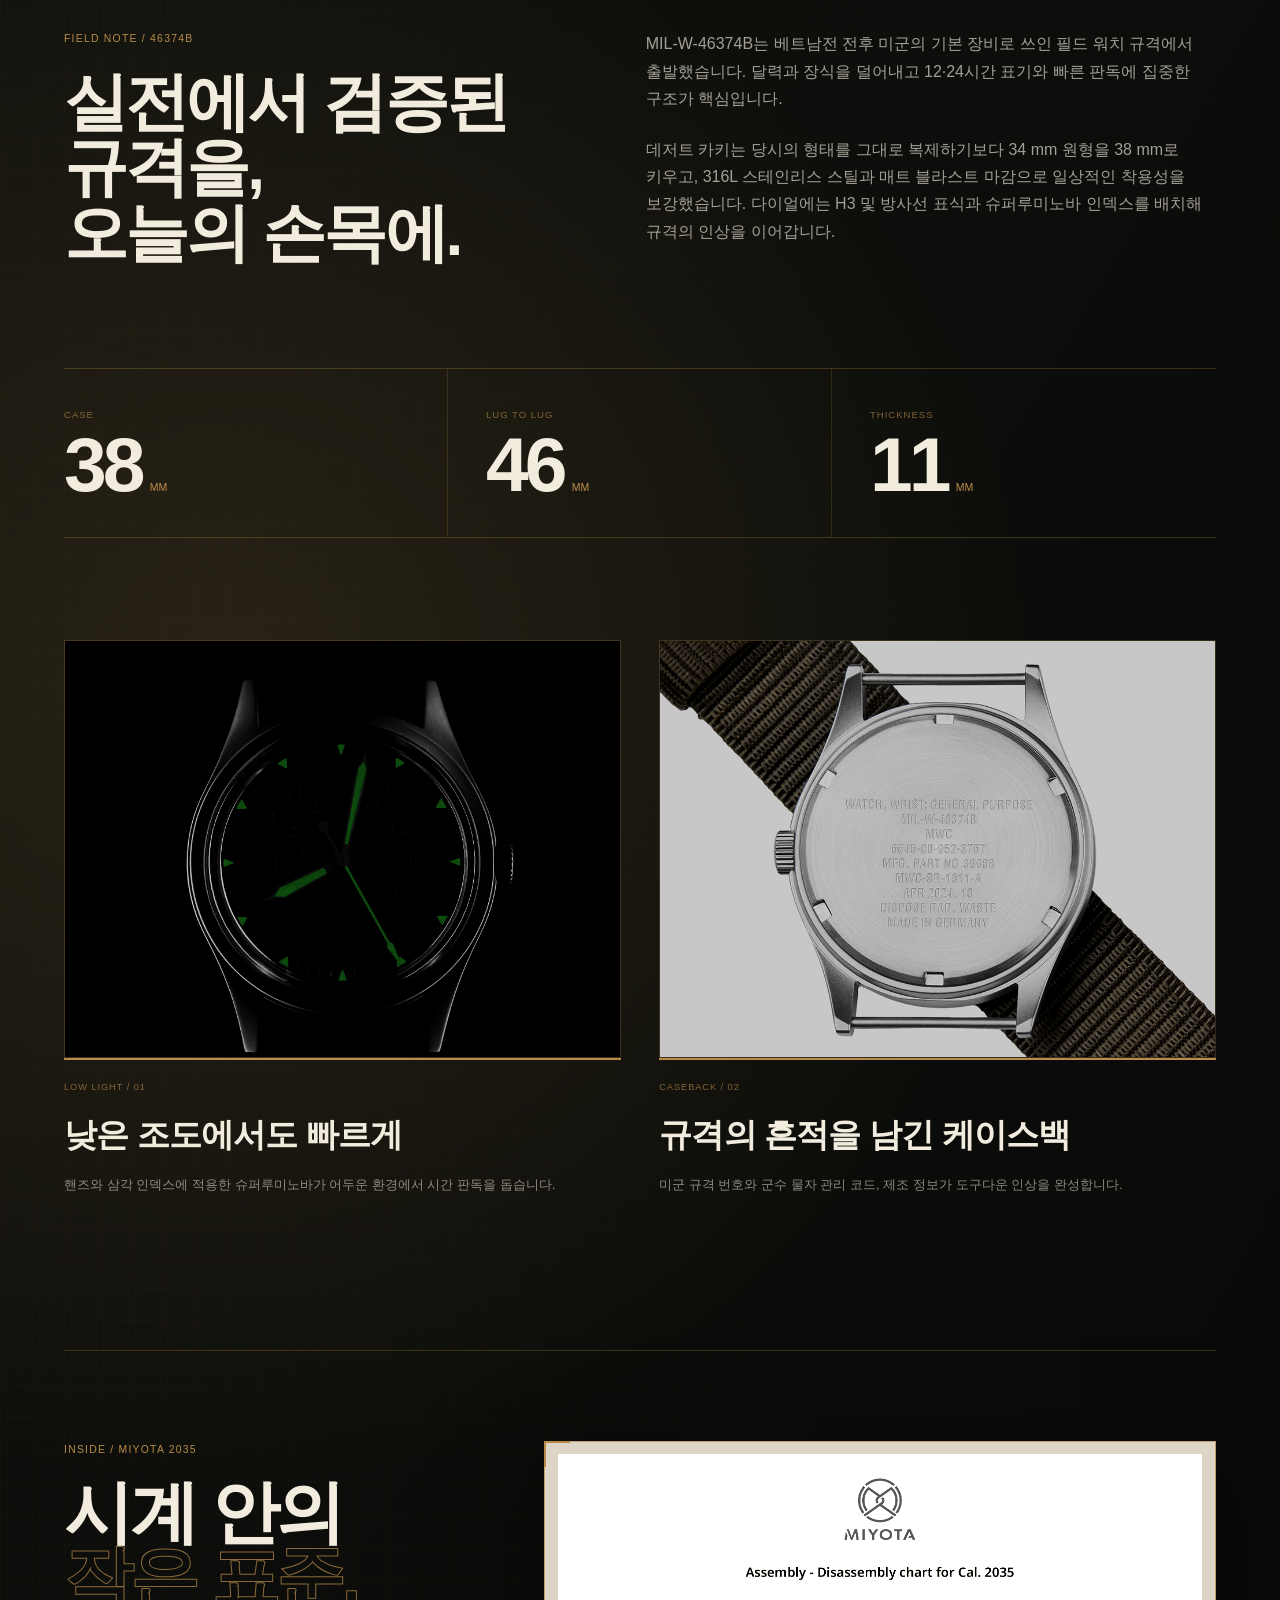
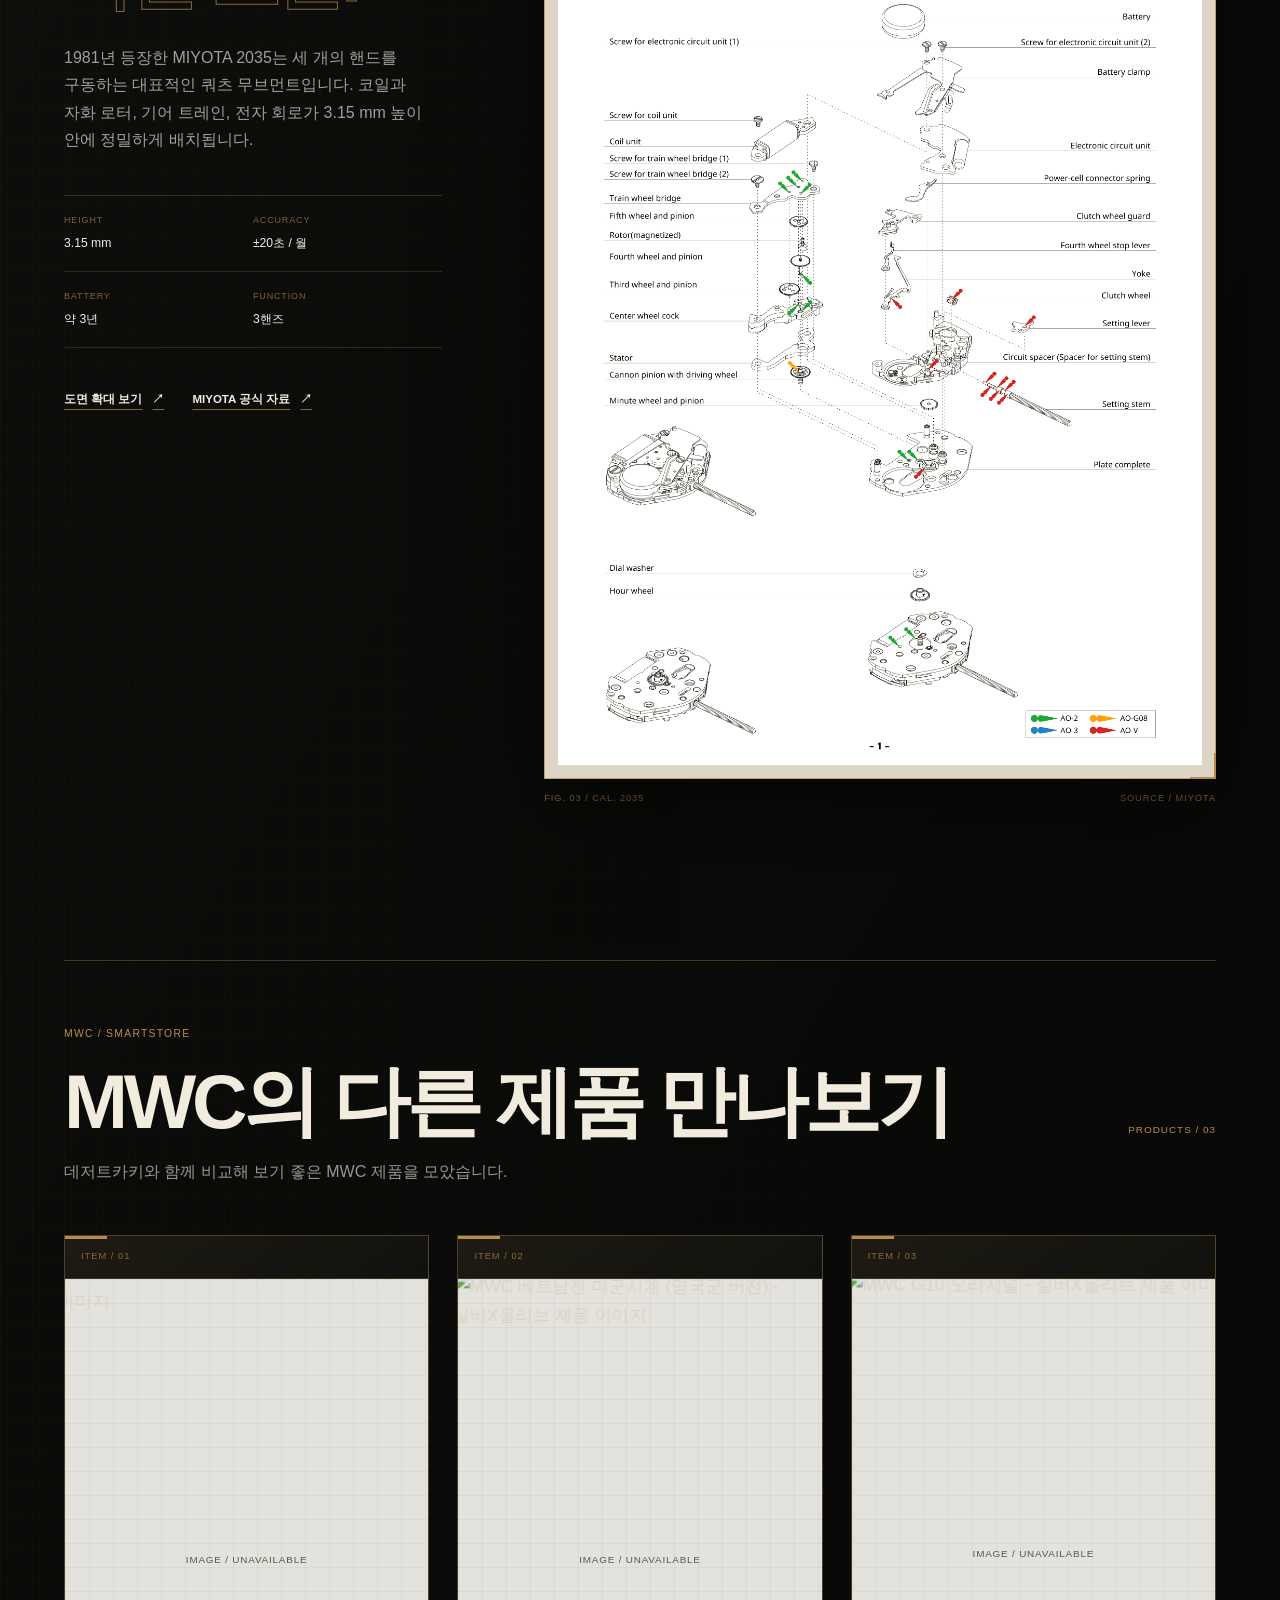
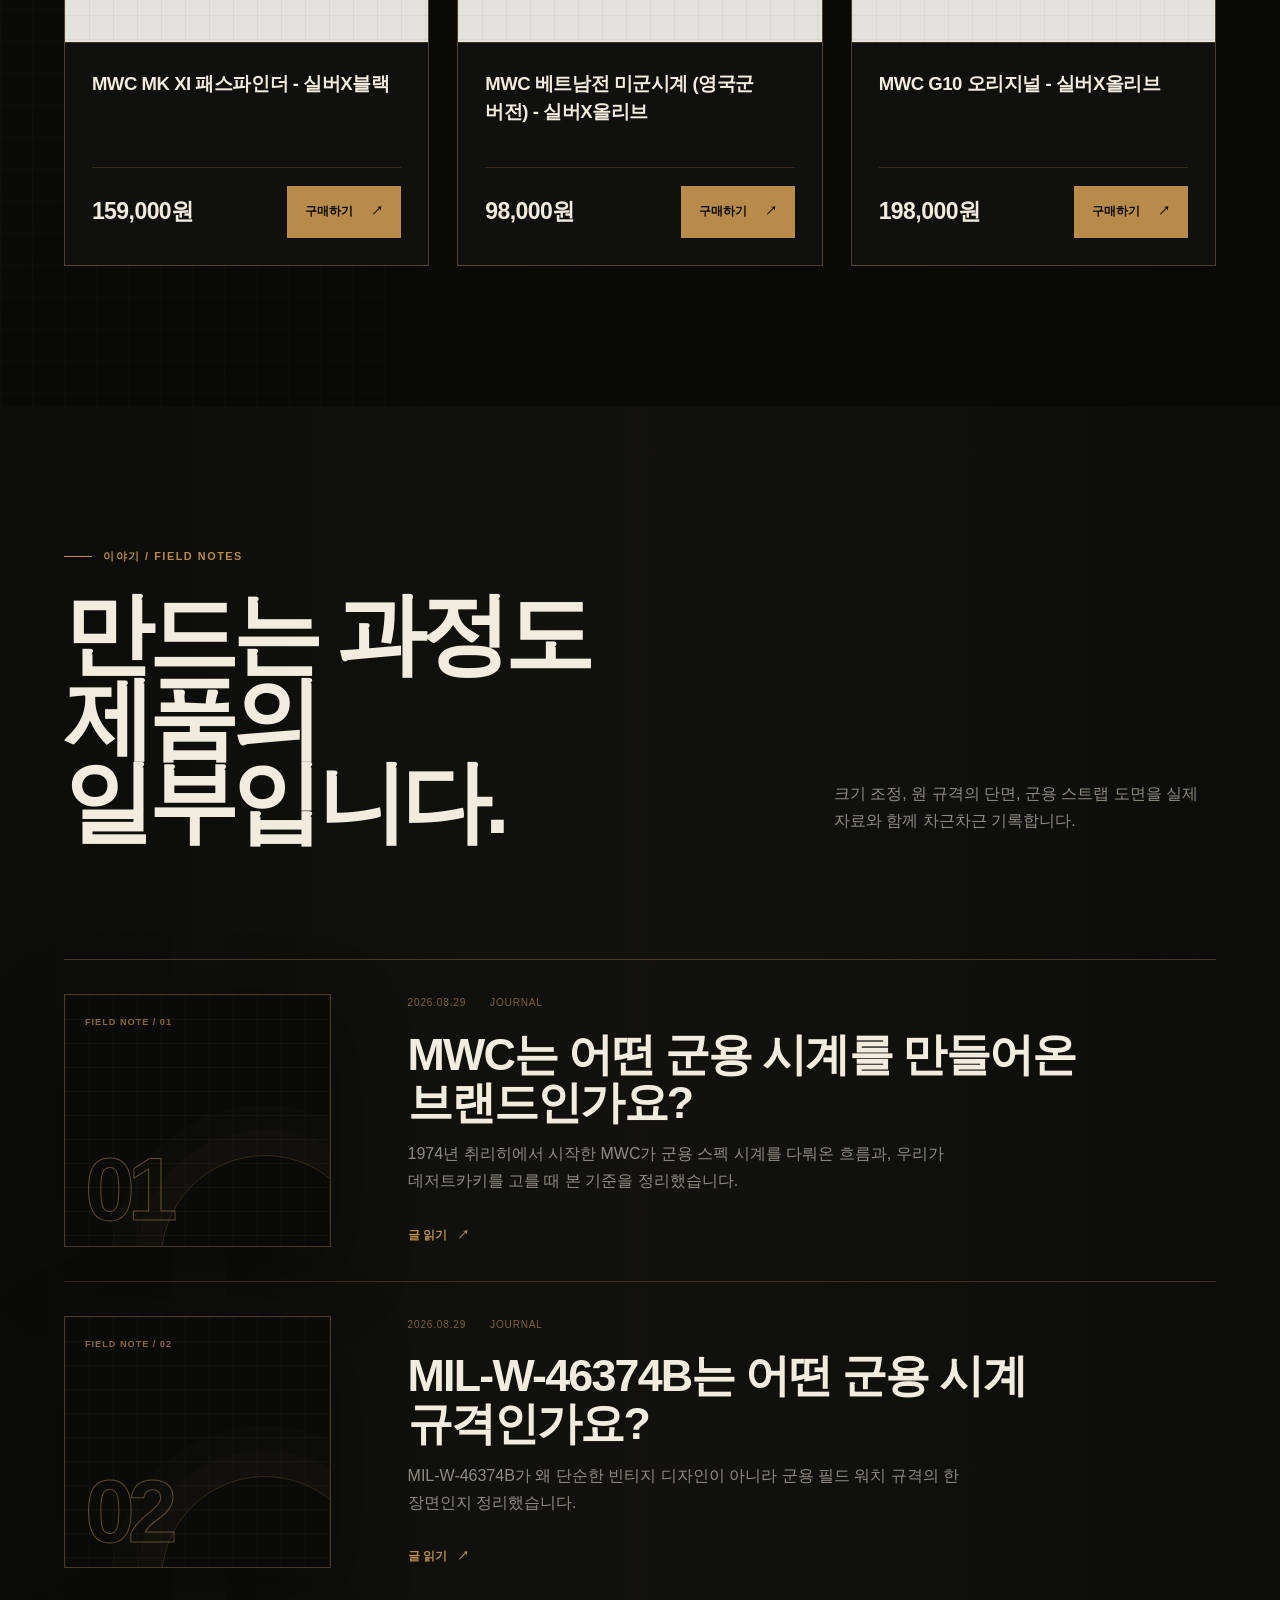
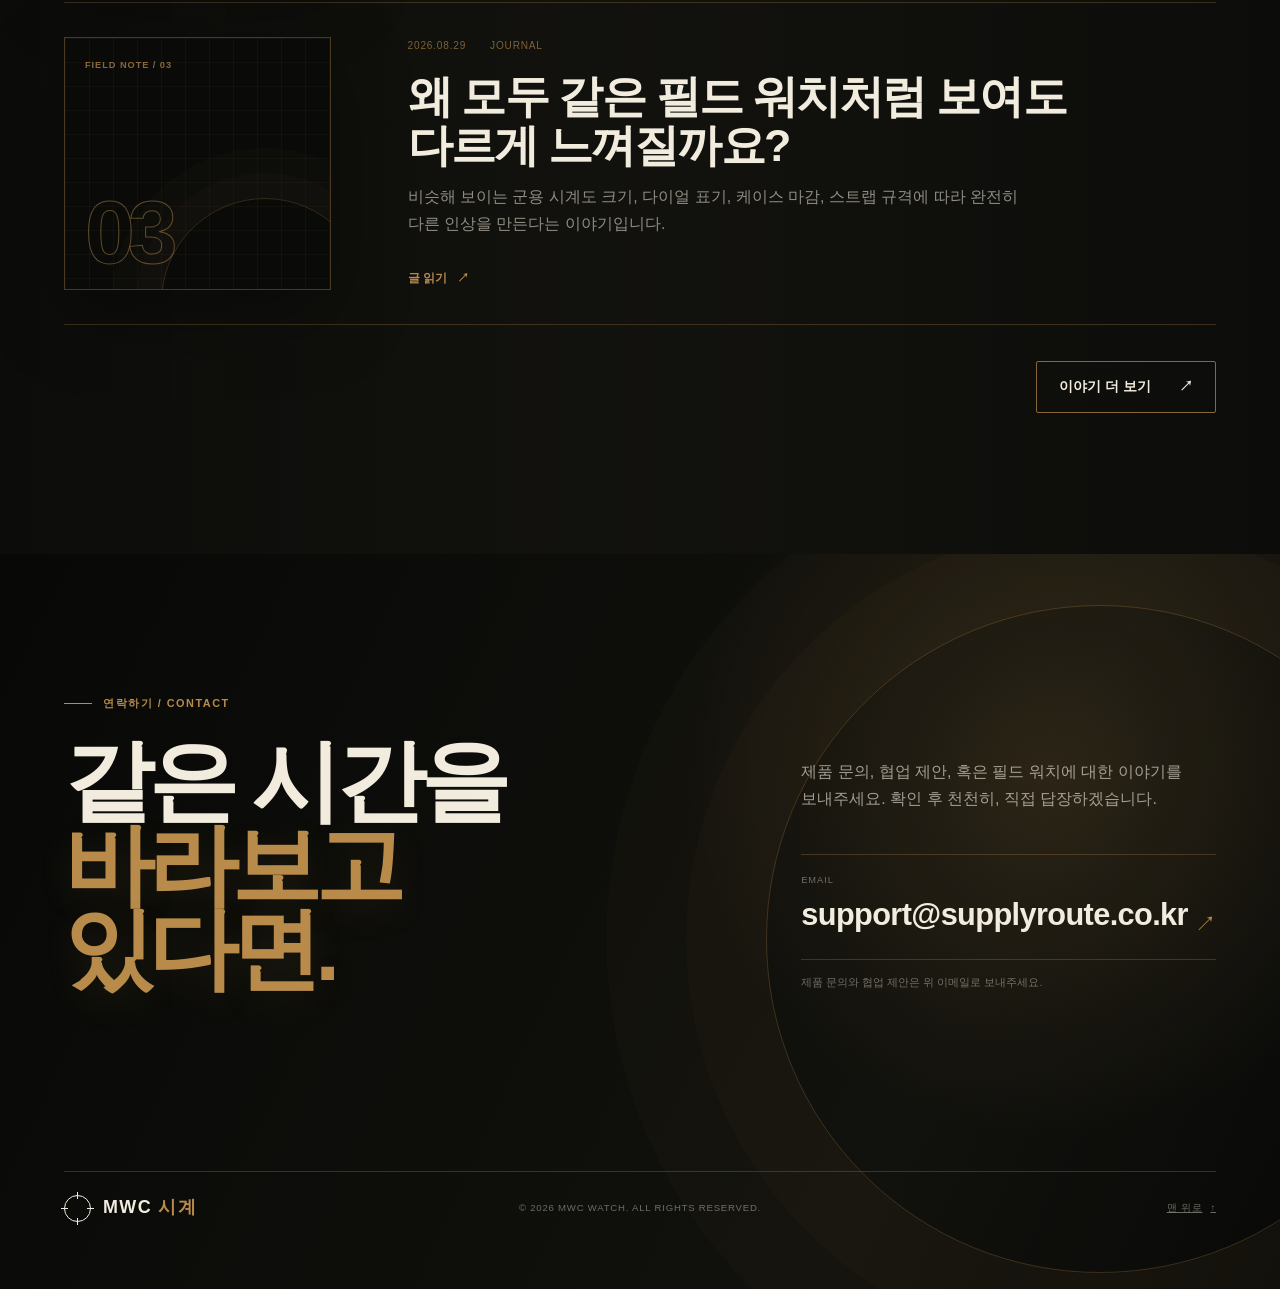
==== commit 656cd981: "Start scrub video at 12.5 seconds" ====
--- a/index.html
+++ b/index.html
@@ -39,7 +39,7 @@
   </header>
 
   <main id="main">
-    <section class="rd-scrub" id="home" data-section data-section-name="HOME / 001" data-clip="assets/hero-scrub.mp4?v=20260829-7" data-clip-m="assets/hero-scrub-m.mp4?v=20260829-7" data-poster="assets/hero-poster.jpg?v=20260829-7" data-poster-m="assets/hero-poster-m.jpg?v=20260829-7" data-scroll="3">
+    <section class="rd-scrub" id="home" data-section data-section-name="HOME / 001" data-clip="assets/hero-scrub.mp4?v=20260829-8" data-clip-m="assets/hero-scrub-m.mp4?v=20260829-8" data-poster="assets/hero-poster.jpg?v=20260829-8" data-poster-m="assets/hero-poster-m.jpg?v=20260829-8" data-scroll="3">
       <div class="rd-scrub__band" data-a="0" data-b="0.45">
         <span class="rd-scrub__kicker">MWC FIELD INSTRUMENTS</span>
         <h1>시간을 읽는<br>가장 단단한 방식.</h1>
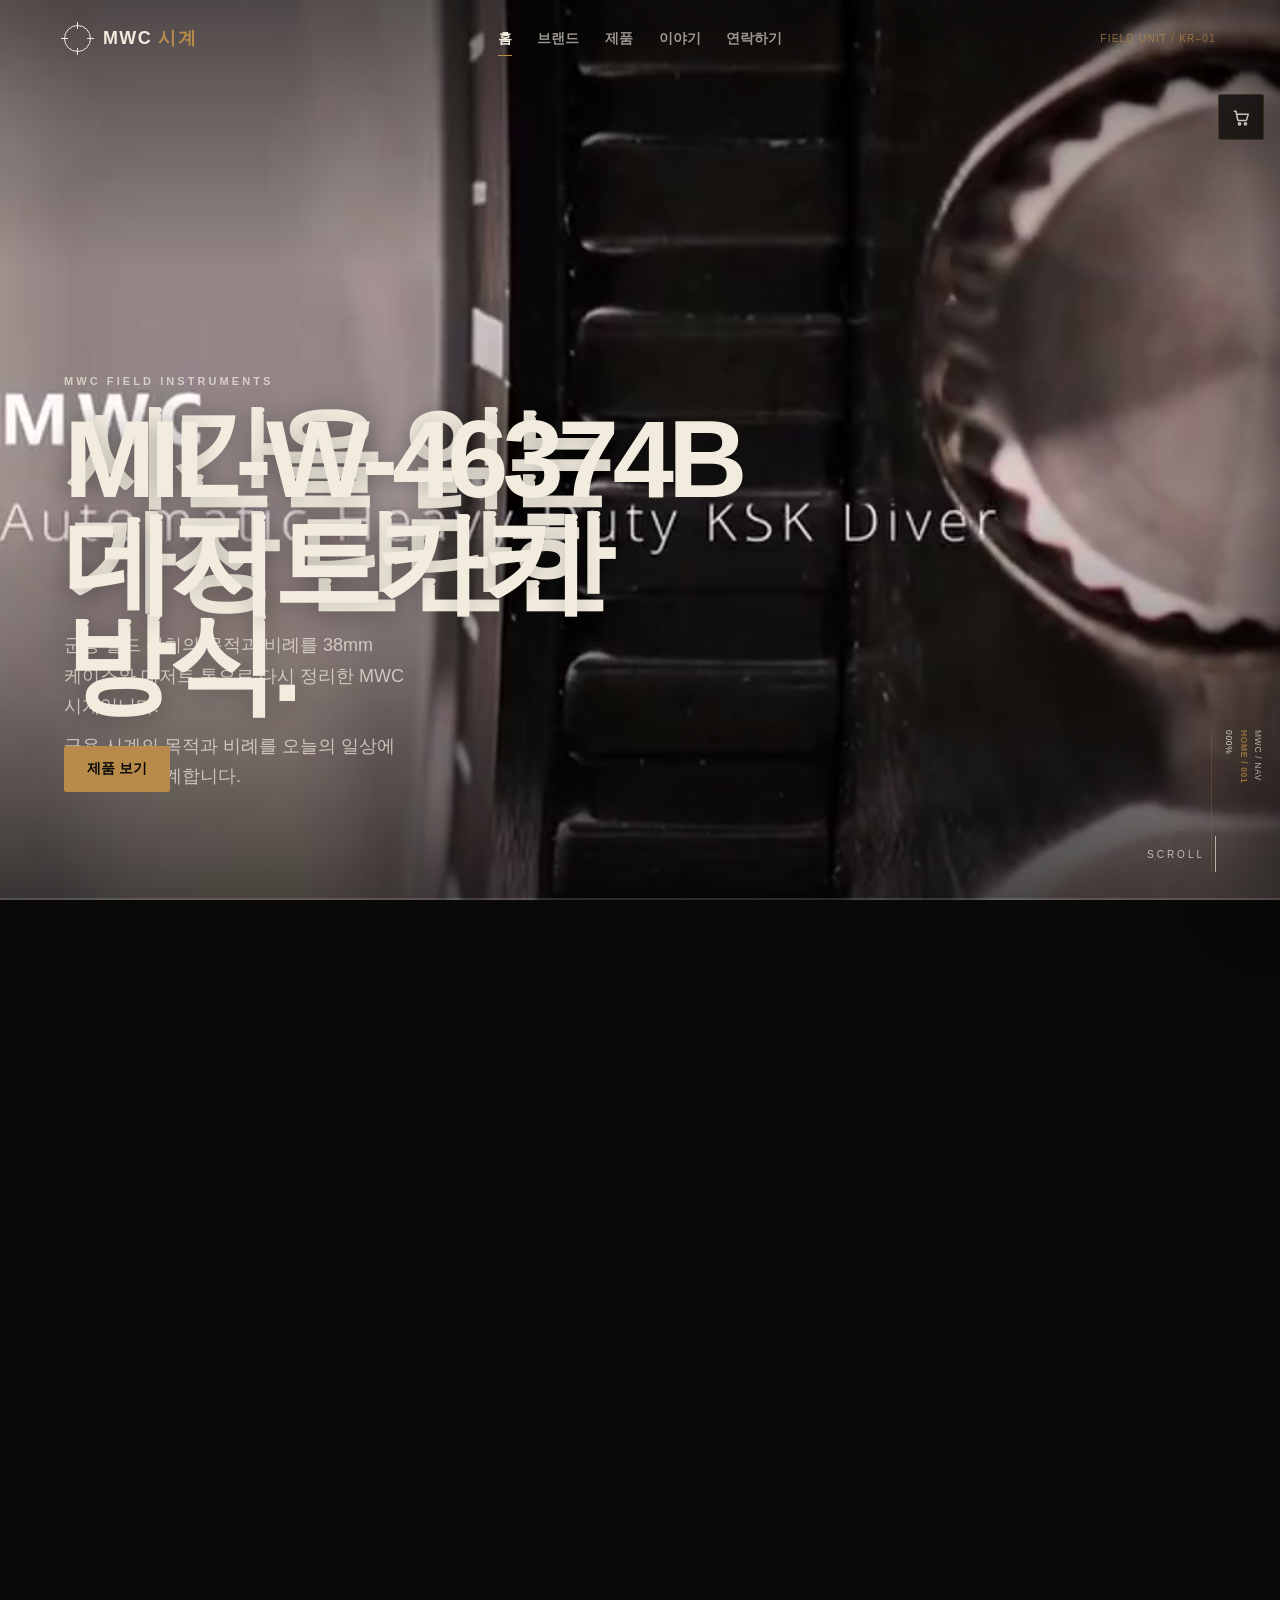
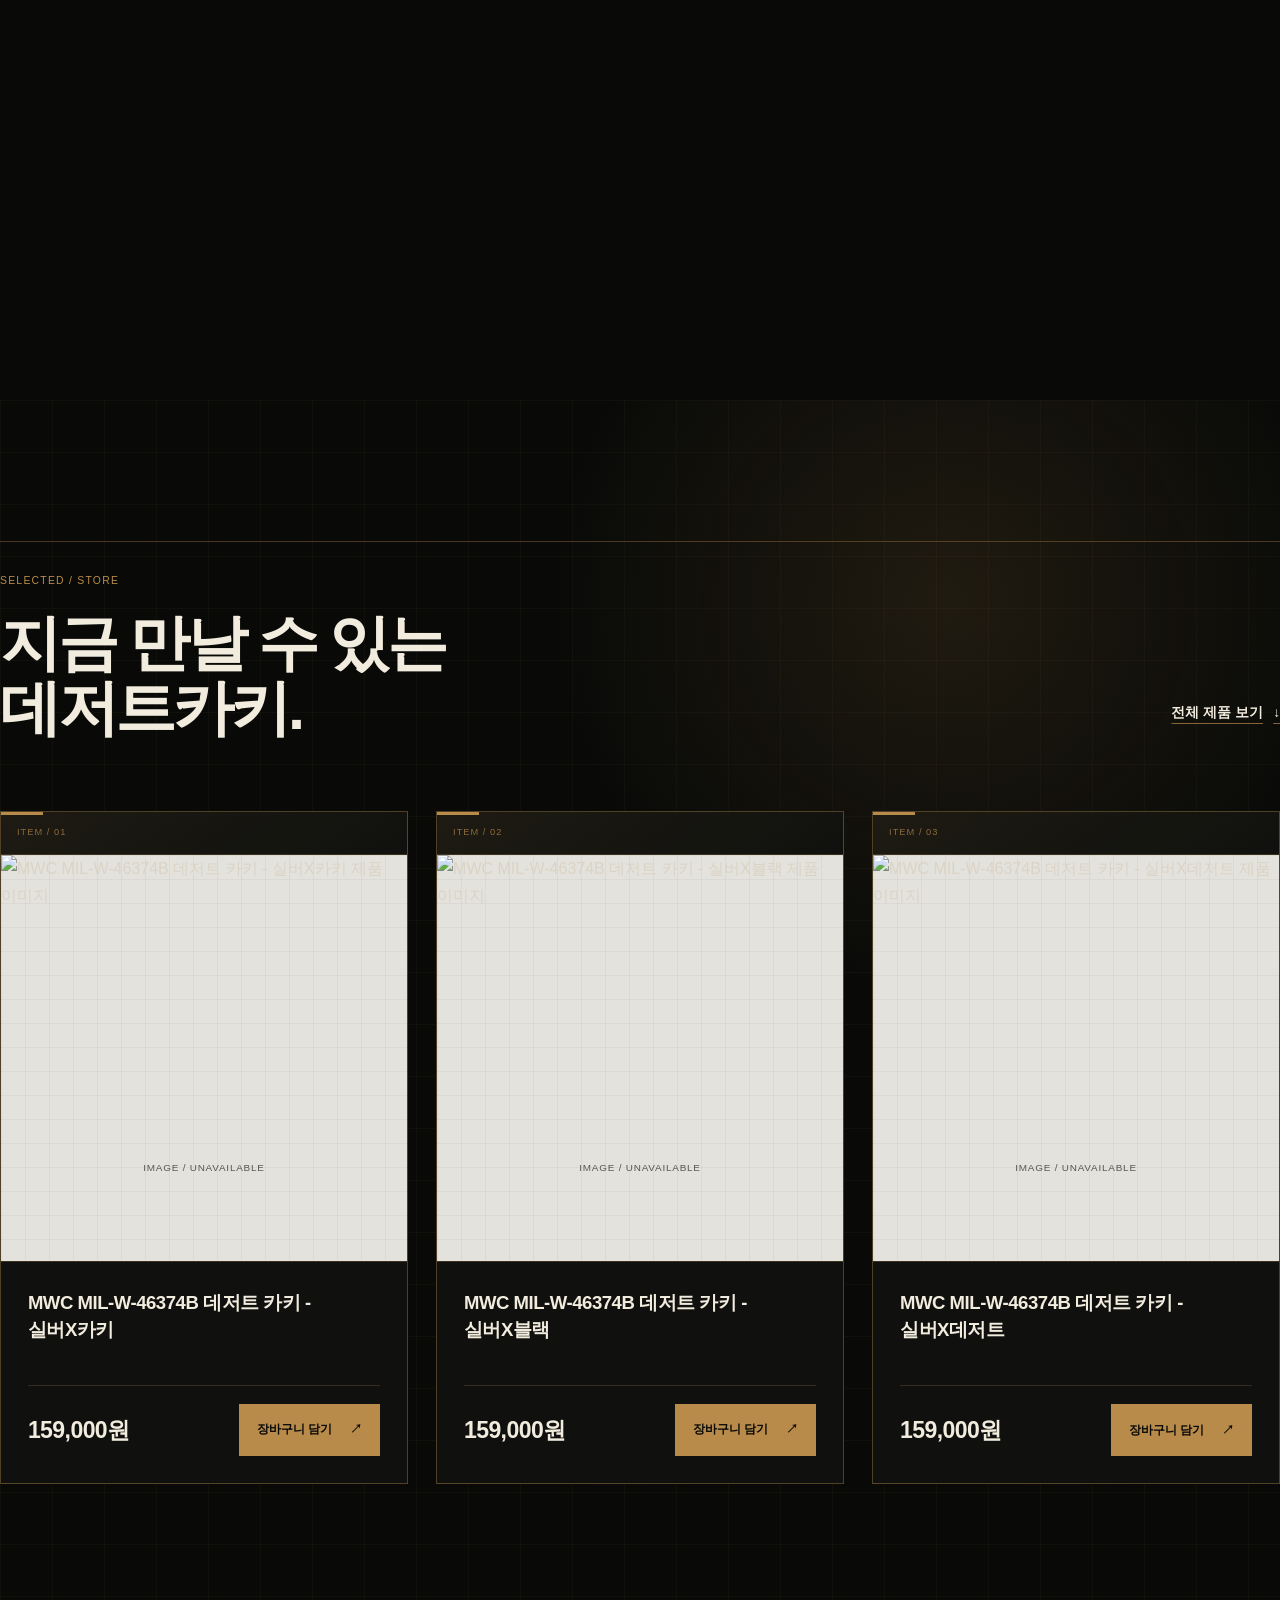
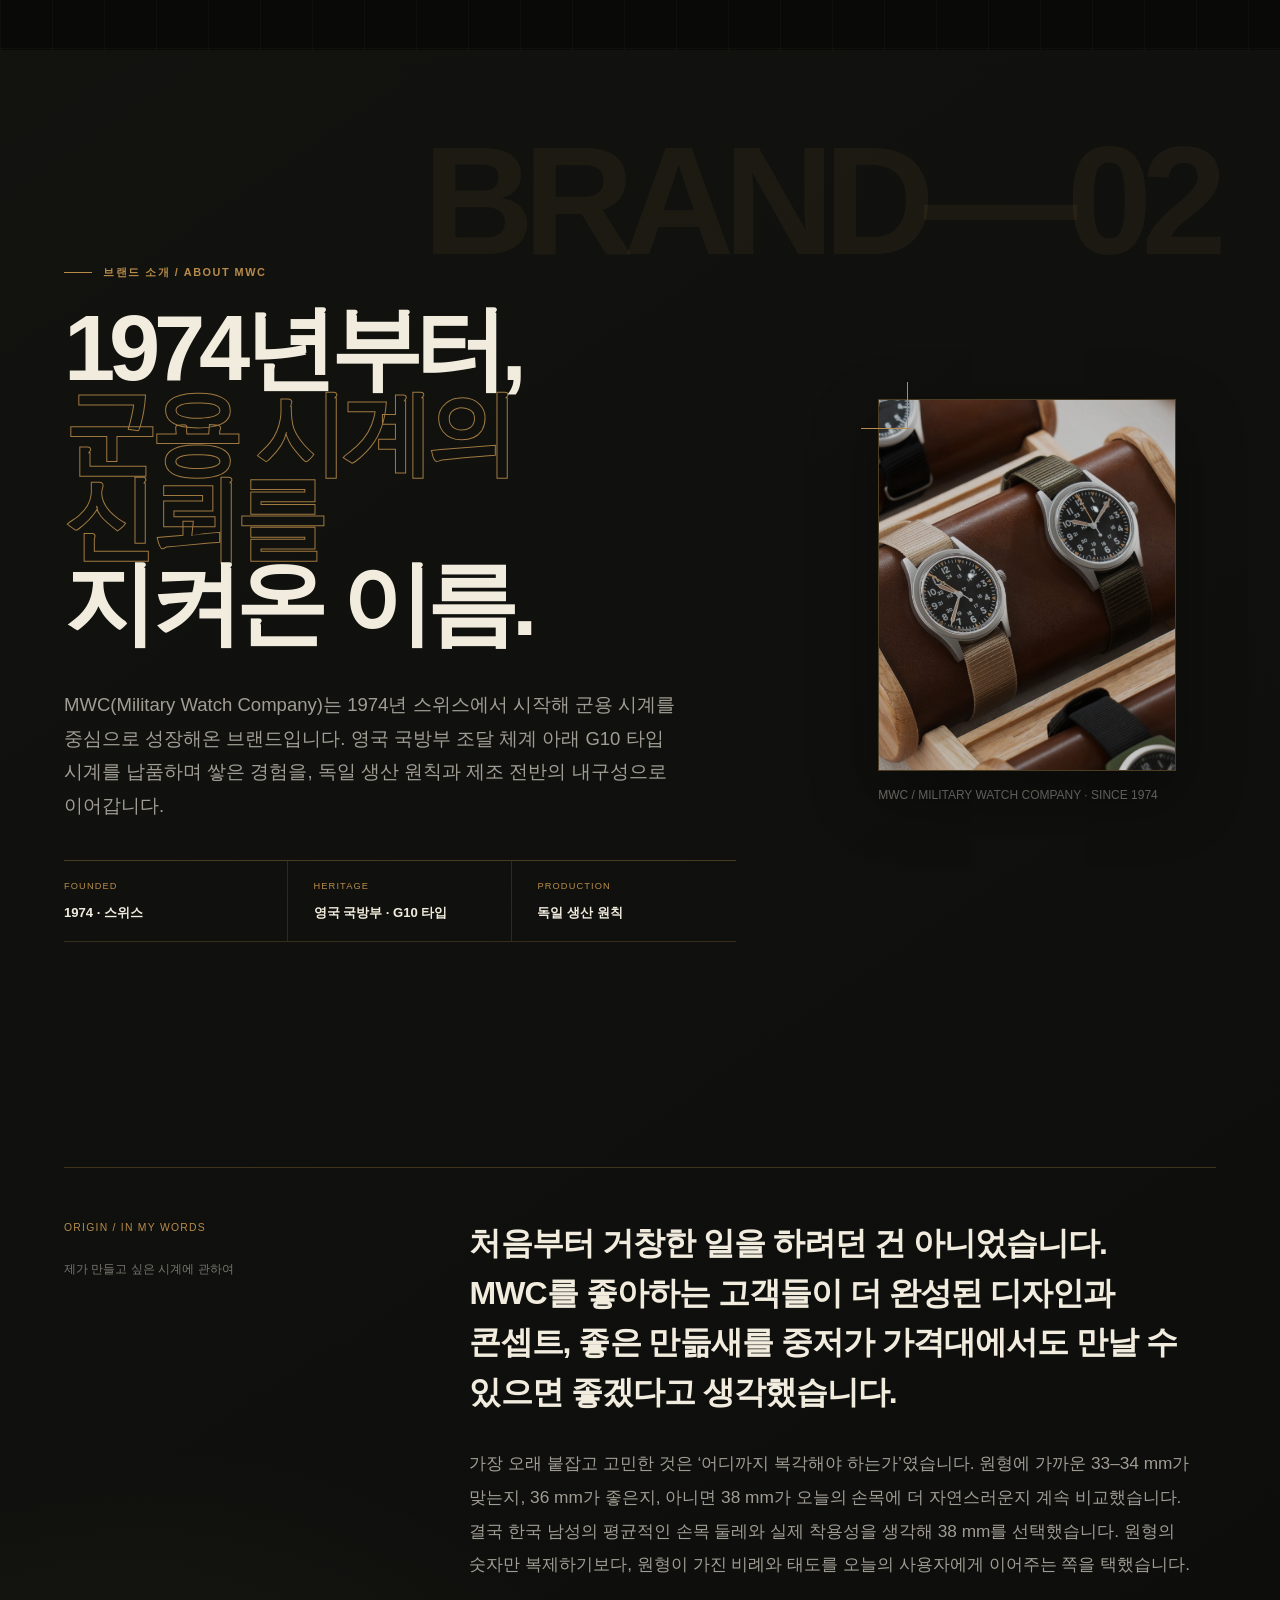
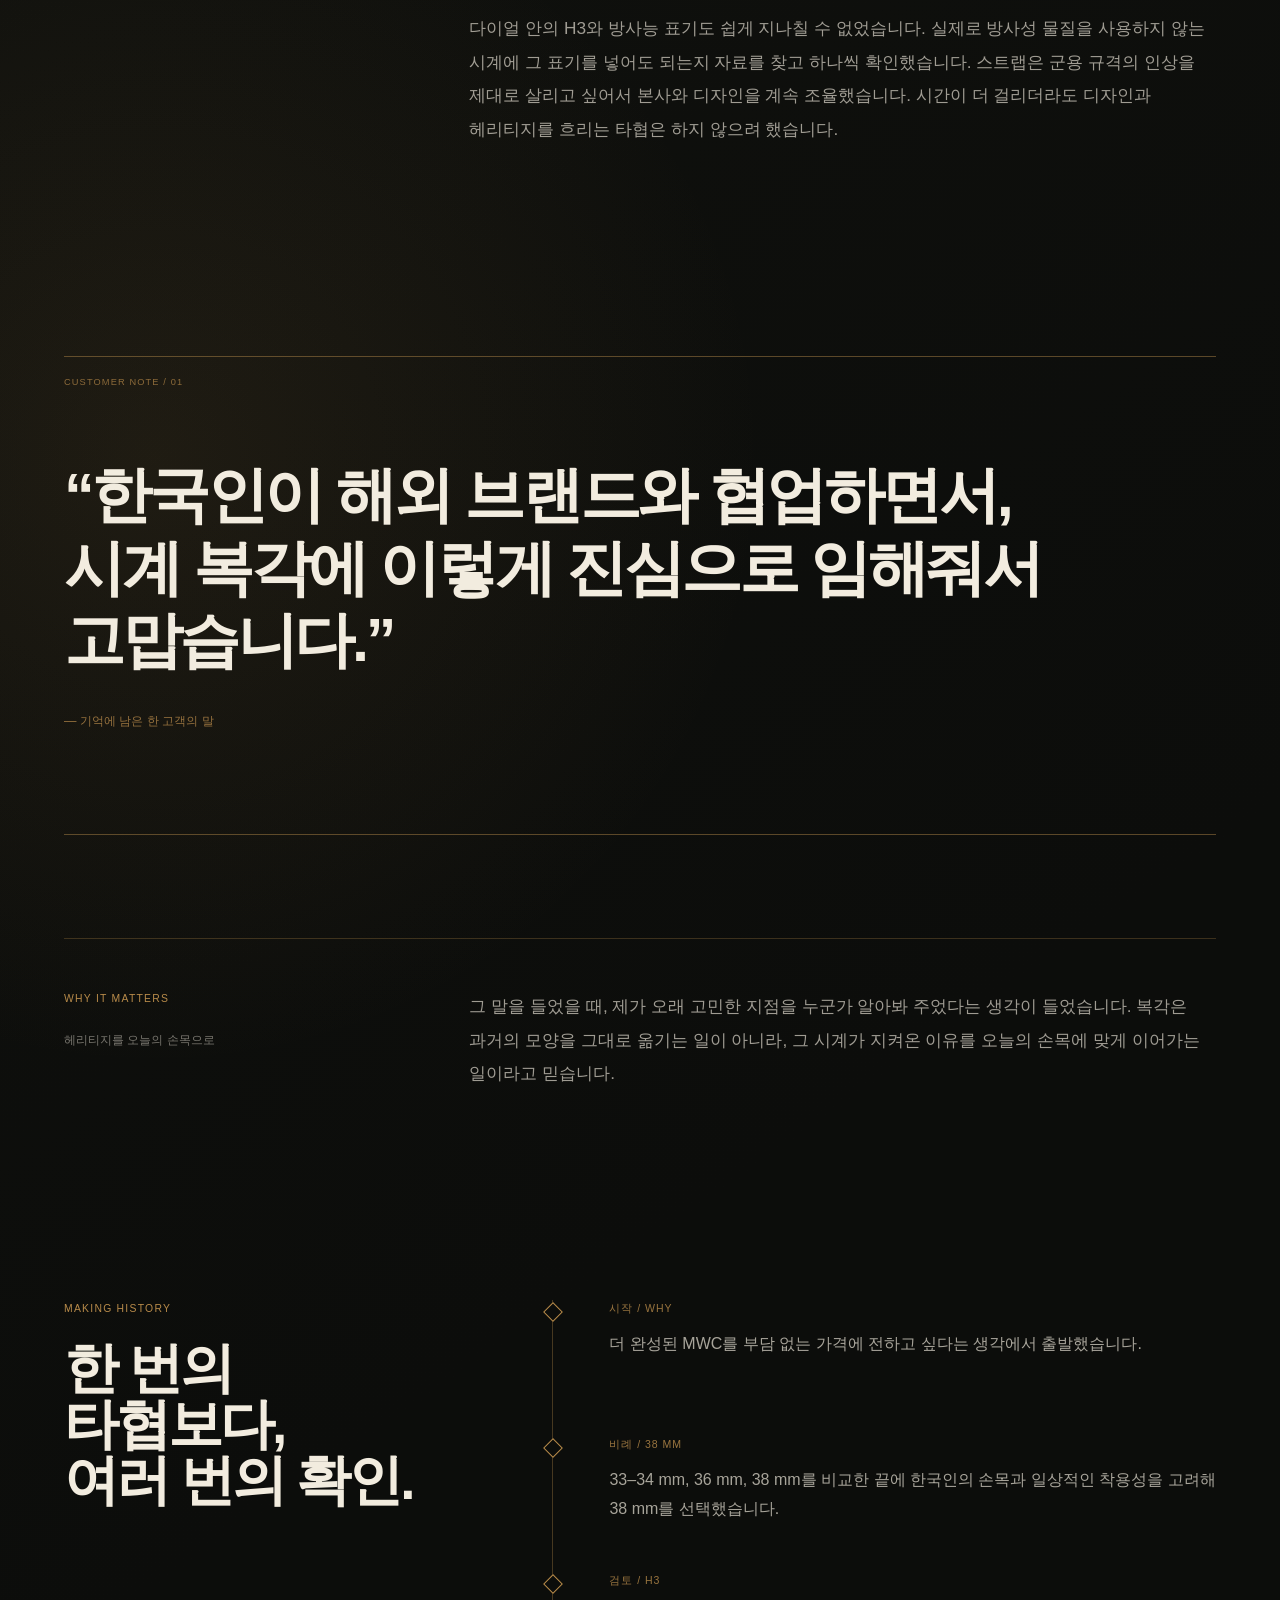
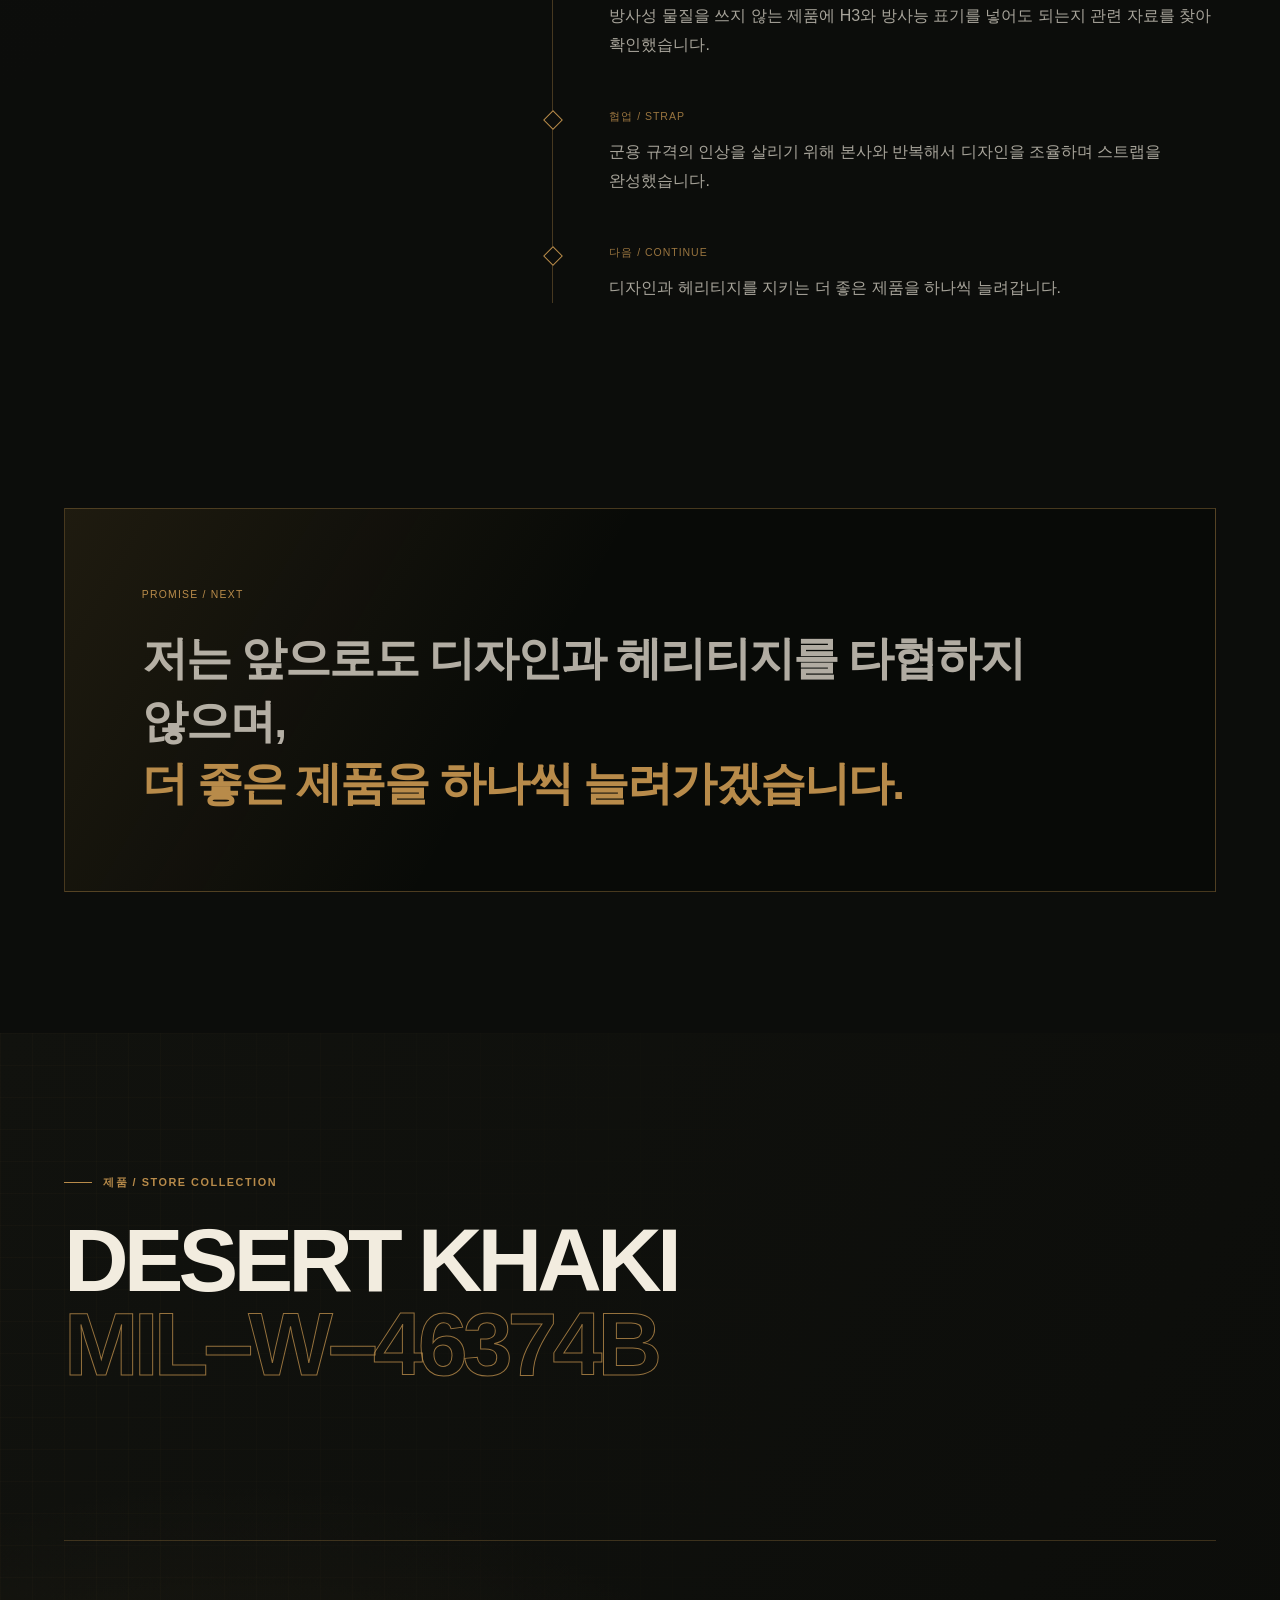
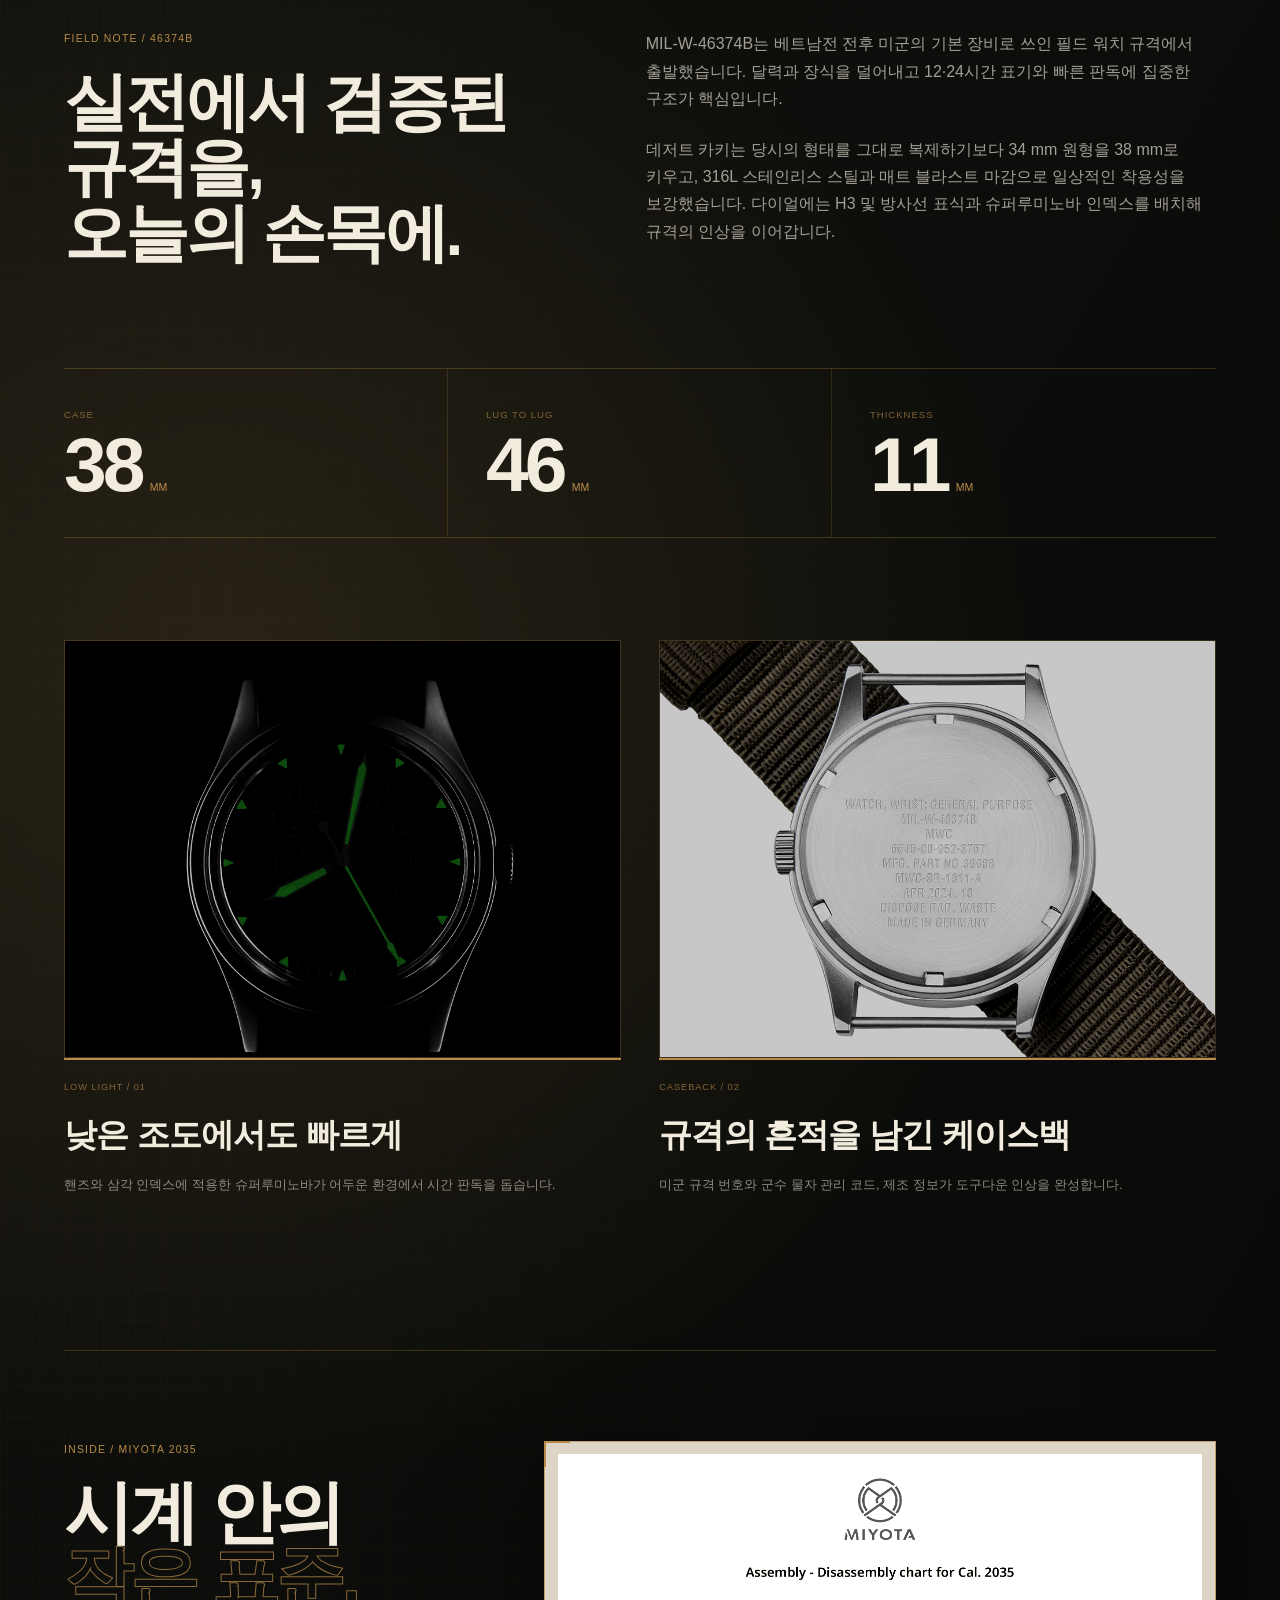
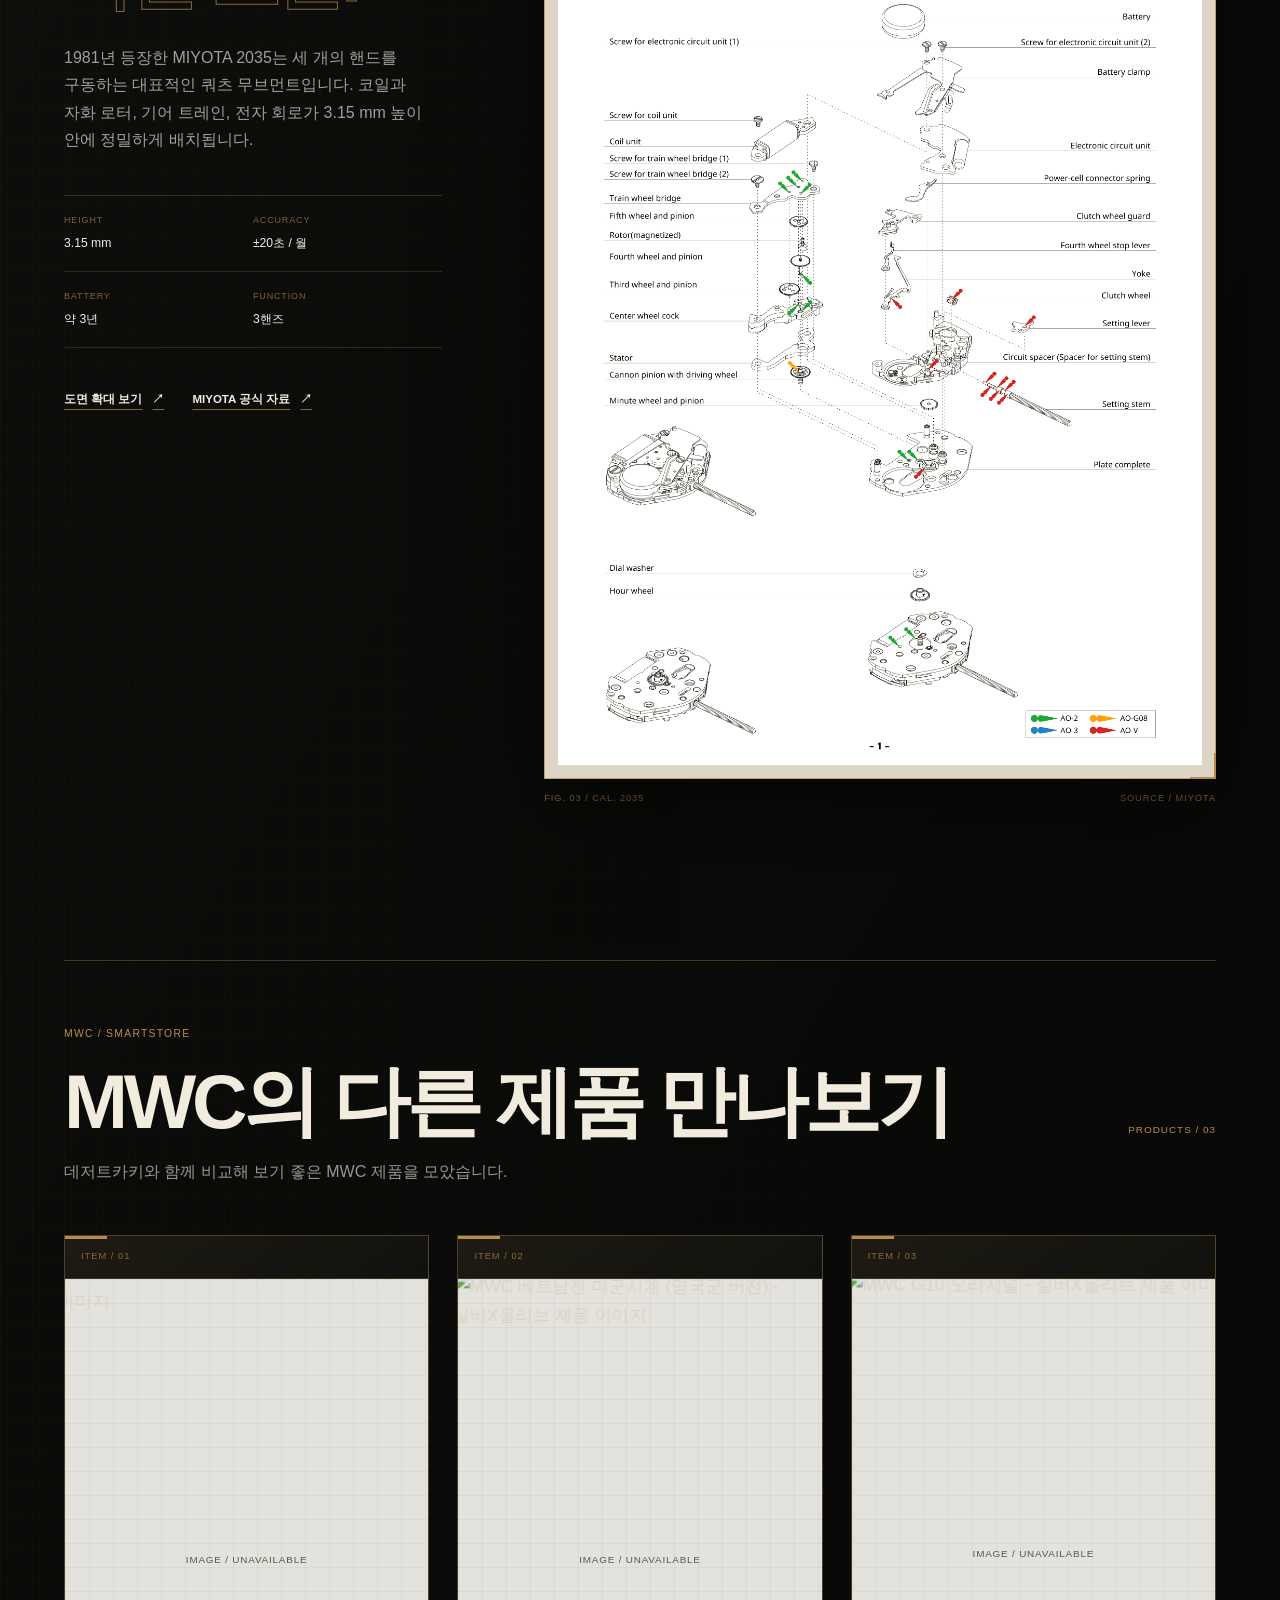
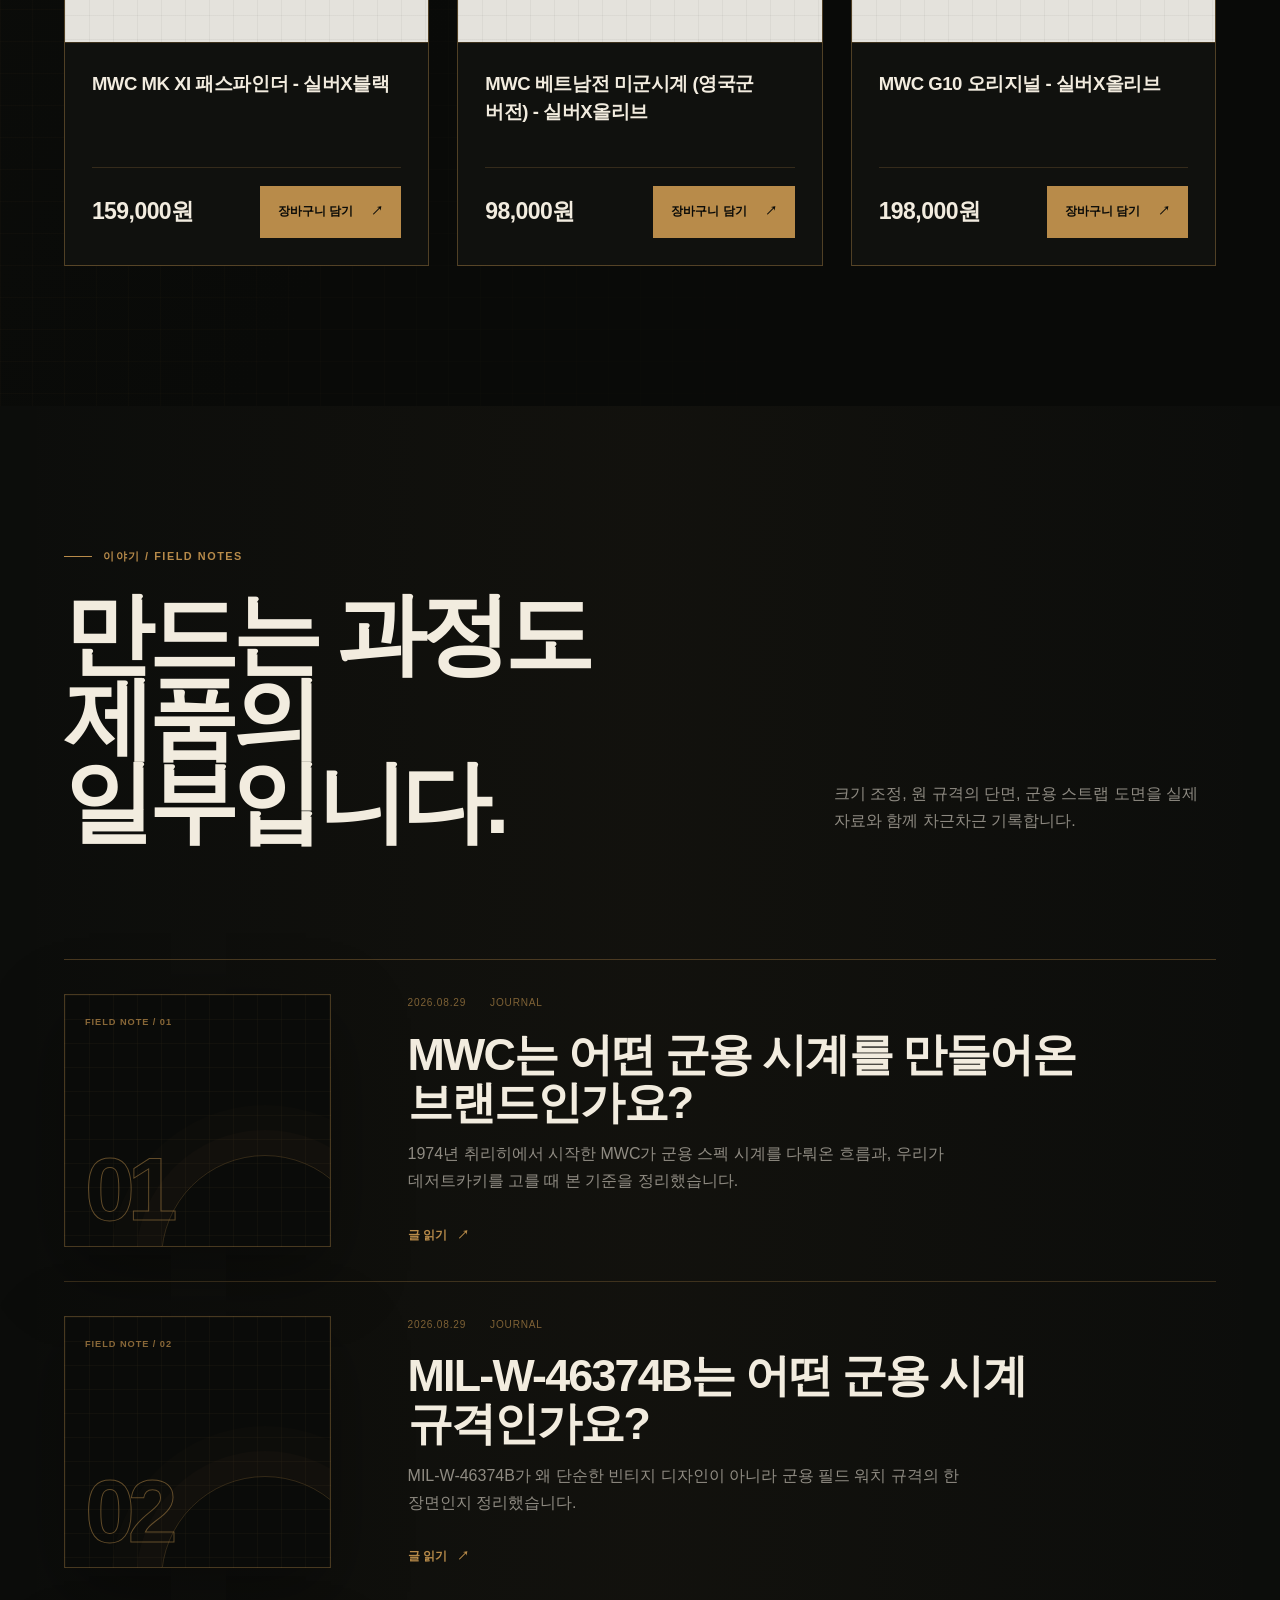
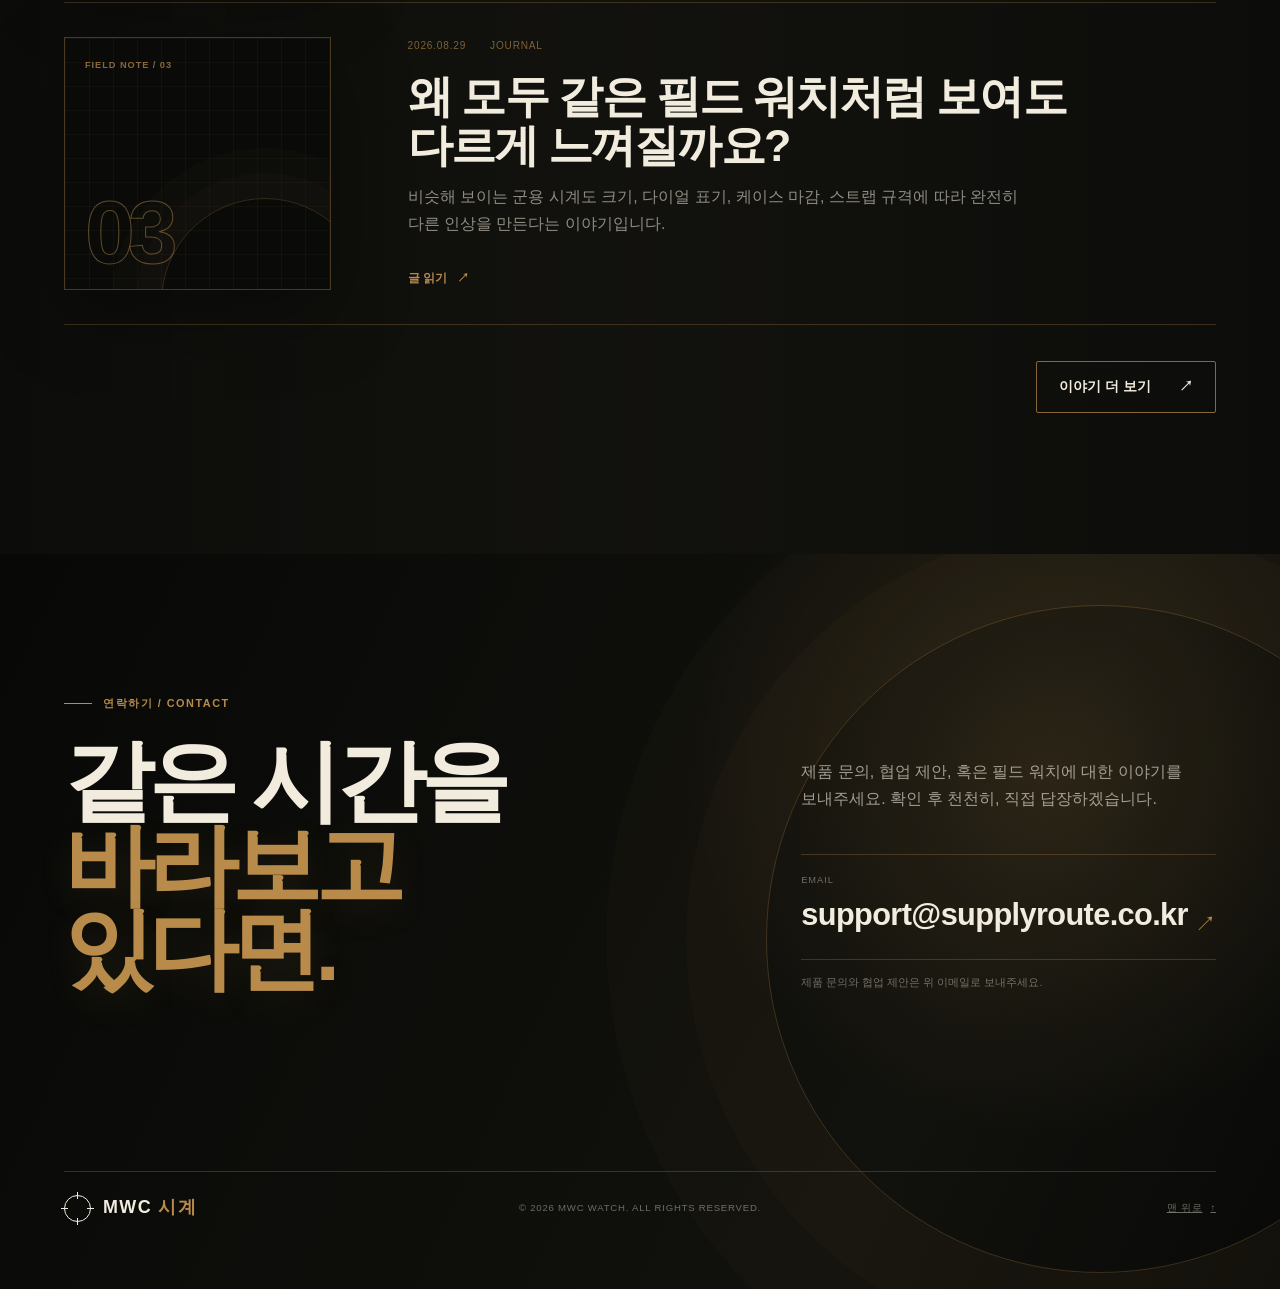
==== commit d89e7a90: "Add site cart drawer" ====
--- a/index.html
+++ b/index.html
@@ -10,6 +10,7 @@
   <link rel="stylesheet" as="style" crossorigin href="https://cdn.jsdelivr.net/gh/orioncactus/pretendard@v1.3.9/dist/web/variable/pretendardvariable-dynamic-subset.min.css">
   <link rel="stylesheet" href="styles.css?v=20260829-17">
   <link rel="stylesheet" href="assets/scrub.css">
+  <link rel="stylesheet" href="assets/cart.css">
   <script src="script.js?v=20260829-6" defer></script>
 </head>
 <body class="home-scrub">
@@ -283,5 +284,6 @@
     </div>
   </aside>
   <script src="assets/scrub.js" defer></script>
+  <script src="assets/cart.js" defer></script>
 </body>
 </html>
--- a/styles.css
+++ b/styles.css
@@ -847,6 +847,8 @@
   color: var(--ink);
   border: 1px solid var(--signal);
   background: var(--signal);
+  cursor: pointer;
+  font-family: inherit;
   font-size: .78rem;
   font-weight: 800;
   text-decoration: none;
--- a/assets/cart.css
+++ b/assets/cart.css
@@ -0,0 +1,191 @@
+/* ==========================================================================
+   장바구니 부품 키트 — cart.css
+   실행DAY 2026-08-29 · https://runday.irumai.kr/260829/kit/cart/
+
+   ● 브랜드에 맞추려면 아래 변수 6개만 바꾸면 됩니다.
+     클래스 이름은 전부 rdcart- 로 시작해서 내 사이트 CSS 와 겹치지 않습니다.
+   ========================================================================== */
+:root {
+  --cart-bg:     #090a08;   /* 서랍 바탕색 */
+  --cart-ink:    #f2ecdf;   /* 글자색 (버튼 바탕색으로도 씁니다) */
+  --cart-line:   rgba(184, 139, 74, .28);   /* 구분선 */
+  --cart-accent: #b88b4a;   /* 뱃지·강조 */
+  --cart-radius: 2px;      /* 모서리 둥글기 */
+  --cart-font:   "Pretendard Variable", "Pretendard", "Noto Sans KR", "Malgun Gothic", sans-serif;
+}
+
+/* ───────── 열렸을 때 배경 스크롤 잠금 ───────── */
+html.rdcart-locked, body.rdcart-locked { overflow: hidden; }
+
+/* ───────── 장바구니 버튼 ───────── */
+.rdcart-btn {
+  position: relative;
+  display: inline-grid; place-items: center;
+  width: 46px; height: 46px; padding: 0;
+  border: 1px solid var(--cart-line); border-radius: var(--cart-radius);
+  background: rgba(9, 10, 8, .78); color: var(--cart-ink);
+  font: inherit; cursor: pointer;
+  backdrop-filter: blur(18px);
+  transition: transform .2s ease, box-shadow .2s ease, border-color .2s ease, background .2s ease;
+}
+.rdcart-btn--float {
+  position: fixed; top: calc(var(--header-h, 78px) + 16px); right: 16px; z-index: 90;
+  box-shadow: 0 18px 40px rgba(0, 0, 0, .26);
+}
+.rdcart-btn:active { transform: translateY(0); }
+@media (hover: hover) { .rdcart-btn:hover { transform: translateY(-1px); border-color: var(--cart-accent); background: rgba(9, 10, 8, .92); } }
+.rdcart-btn:focus-visible { outline: 2px solid var(--cart-accent); outline-offset: 3px; }
+.rdcart-btn svg { display: block; }
+
+.rdcart-btn__count {
+  position: absolute; top: -3px; right: -3px;
+  min-width: 20px; height: 20px; padding: 0 5px;
+  display: grid; place-items: center;
+  border-radius: 999px;
+  background: var(--cart-accent); color: #090a08;
+  font-family: var(--cart-font);
+  font-size: 11px; font-weight: 800; line-height: 1;
+  transform: scale(0); transition: transform .25s cubic-bezier(.2, .8, .3, 1);
+}
+.rdcart-btn--has .rdcart-btn__count { transform: scale(1); }
+
+/* 담기 버튼의 "담았습니다" 순간 (참가자 버튼 스타일은 건드리지 않습니다) */
+.rdcart-added { opacity: .68; }
+
+/* ───────── 서랍 ───────── */
+.rdcart {
+  position: fixed; inset: 0; z-index: 100;
+  pointer-events: none;
+  font-family: var(--cart-font);
+  color: var(--cart-ink);
+  -webkit-text-size-adjust: 100%;
+}
+.rdcart--open { pointer-events: auto; }
+
+.rdcart__back {
+  position: absolute; inset: 0;
+  background: rgba(9, 10, 8, .68);
+  opacity: 0; transition: opacity .32s ease;
+}
+.rdcart--open .rdcart__back { opacity: 1; }
+
+.rdcart__panel {
+  position: absolute; top: 0; right: 0;
+  height: 100%; width: min(400px, 92vw);
+  display: flex; flex-direction: column;
+  background: var(--cart-bg);
+  border-left: 1px solid var(--cart-line);
+  box-shadow: -24px 0 70px rgba(0, 0, 0, .46);
+  transform: translateX(100%);
+  transition: transform .38s cubic-bezier(.2, .8, .3, 1);
+}
+.rdcart--open .rdcart__panel { transform: none; }
+
+.rdcart__head {
+  display: flex; align-items: center; justify-content: space-between;
+  gap: 12px; padding: 20px 22px;
+  border-bottom: 1px solid var(--cart-line);
+}
+.rdcart__title { margin: 0; font-size: 17px; font-weight: 800; letter-spacing: -.02em; }
+.rdcart__close {
+  width: 34px; height: 34px; flex: none;
+  border: 0; border-radius: 999px; background: none;
+  color: var(--cart-ink); font: inherit; font-size: 22px; line-height: 1;
+  cursor: pointer; opacity: .6;
+}
+@media (hover: hover) { .rdcart__close:hover { background: rgba(184, 139, 74, .14); opacity: 1; } }
+.rdcart__close:focus-visible { outline: 2px solid var(--cart-accent); outline-offset: 2px; }
+
+.rdcart__body { flex: 1; overflow-y: auto; padding: 6px 22px; -webkit-overflow-scrolling: touch; }
+.rdcart__empty { padding: 34px 0; margin: 0; font-size: 14px; line-height: 1.85; opacity: .6; }
+
+/* ───────── 줄 ───────── */
+.rdcart__line {
+  display: flex; align-items: center; gap: 12px;
+  padding: 15px 0; border-bottom: 1px solid var(--cart-line);
+}
+.rdcart__grow { flex: 1; min-width: 0; }
+.rdcart__grow b {
+  display: block; font-size: 14.5px; font-weight: 700; letter-spacing: -.02em;
+  overflow-wrap: anywhere;
+}
+.rdcart__grow small { display: block; margin-top: 3px; font-size: 12.5px; opacity: .6; }
+
+.rdcart__go {
+  display: inline-block; margin-top: 7px;
+  font-size: 12.5px; font-weight: 700; color: var(--cart-ink);
+  text-decoration: none;
+  border-bottom: 1.5px solid var(--cart-ink); padding-bottom: 1px;
+}
+@media (hover: hover) { .rdcart__go:hover { opacity: .6; } }
+.rdcart__go--off {
+  font-weight: 400; opacity: .45;
+  border-bottom-style: dotted; cursor: default;
+}
+
+.rdcart__qty {
+  display: inline-flex; align-items: center; flex: none;
+  border-radius: 999px; box-shadow: inset 0 0 0 1.5px var(--cart-line);
+}
+.rdcart__qty button {
+  width: 32px; height: 32px; padding: 0;
+  border: 0; border-radius: 999px; background: none;
+  color: var(--cart-ink); font: inherit; font-size: 16px; font-weight: 700;
+  cursor: pointer;
+}
+@media (hover: hover) { .rdcart__qty button:hover { background: rgba(184, 139, 74, .14); } }
+.rdcart__qty button:focus-visible { outline: 2px solid var(--cart-accent); outline-offset: 1px; }
+.rdcart__qty > span { min-width: 26px; text-align: center; font-size: 14px; font-weight: 700; }
+
+.rdcart__kill {
+  flex: none; border: 0; background: none; padding: 4px 2px;
+  color: var(--cart-ink); font: inherit; font-size: 12px; opacity: .55;
+  text-decoration: underline; text-underline-offset: 3px; cursor: pointer;
+}
+@media (hover: hover) { .rdcart__kill:hover { opacity: 1; color: var(--cart-accent); } }
+
+/* ───────── 아래 (합계·안내·버튼) ───────── */
+.rdcart__foot {
+  padding: 18px 22px calc(22px + env(safe-area-inset-bottom, 0px));
+  border-top: 1px solid var(--cart-line);
+  background: var(--cart-bg);
+}
+.rdcart__sum { display: flex; align-items: baseline; justify-content: space-between; }
+.rdcart__sum span { font-size: 13px; opacity: .6; }
+.rdcart__sum b { font-size: 21px; font-weight: 800; letter-spacing: -.03em; }
+
+.rdcart__lead { margin: 12px 0 14px; font-size: 12.5px; line-height: 1.7; opacity: .62; }
+
+.rdcart__acts { display: grid; grid-template-columns: 1fr 1fr; gap: 8px; }
+.rdcart__act {
+  display: inline-flex; align-items: center; justify-content: center;
+  min-height: 46px; padding: 0 12px;
+  border: 1.5px solid var(--cart-ink); border-radius: var(--cart-radius);
+  font: inherit; font-size: 14px; font-weight: 700; letter-spacing: -.01em;
+  text-decoration: none; cursor: pointer;
+  transition: opacity .2s ease;
+}
+@media (hover: hover) { .rdcart__act:hover { opacity: .78; } }
+.rdcart__act:focus-visible { outline: 2px solid var(--cart-accent); outline-offset: 2px; }
+.rdcart__act--solid { background: var(--cart-accent); border-color: var(--cart-accent); color: #090a08; }
+.rdcart__act--ghost { background: none; color: var(--cart-ink); }
+.rdcart__act[aria-disabled="true"] { opacity: .35; pointer-events: none; }
+.rdcart--empty .rdcart__act { opacity: .35; pointer-events: none; }
+.rdcart--empty .rdcart__sum { opacity: .45; }
+
+/* ───────── 모바일 (375px 에서 전체 폭) ───────── */
+@media (max-width: 480px) {
+  .rdcart__panel { width: 100%; box-shadow: none; }
+  .rdcart__head, .rdcart__body, .rdcart__foot { padding-left: 18px; padding-right: 18px; }
+  .rdcart__line { gap: 9px; }
+  .rdcart__kill { font-size: 11.5px; }
+  .rdcart-btn--float { top: calc(var(--header-h, 78px) + 10px); right: 12px; }
+}
+
+/* ───────── 움직임을 줄여 달라는 설정 존중 ───────── */
+@media (prefers-reduced-motion: reduce) {
+  .rdcart__panel, .rdcart__back, .rdcart-btn, .rdcart-btn__count, .rdcart__act {
+    transition: none !important;
+  }
+  .rdcart-btn:hover { transform: none; }
+}
